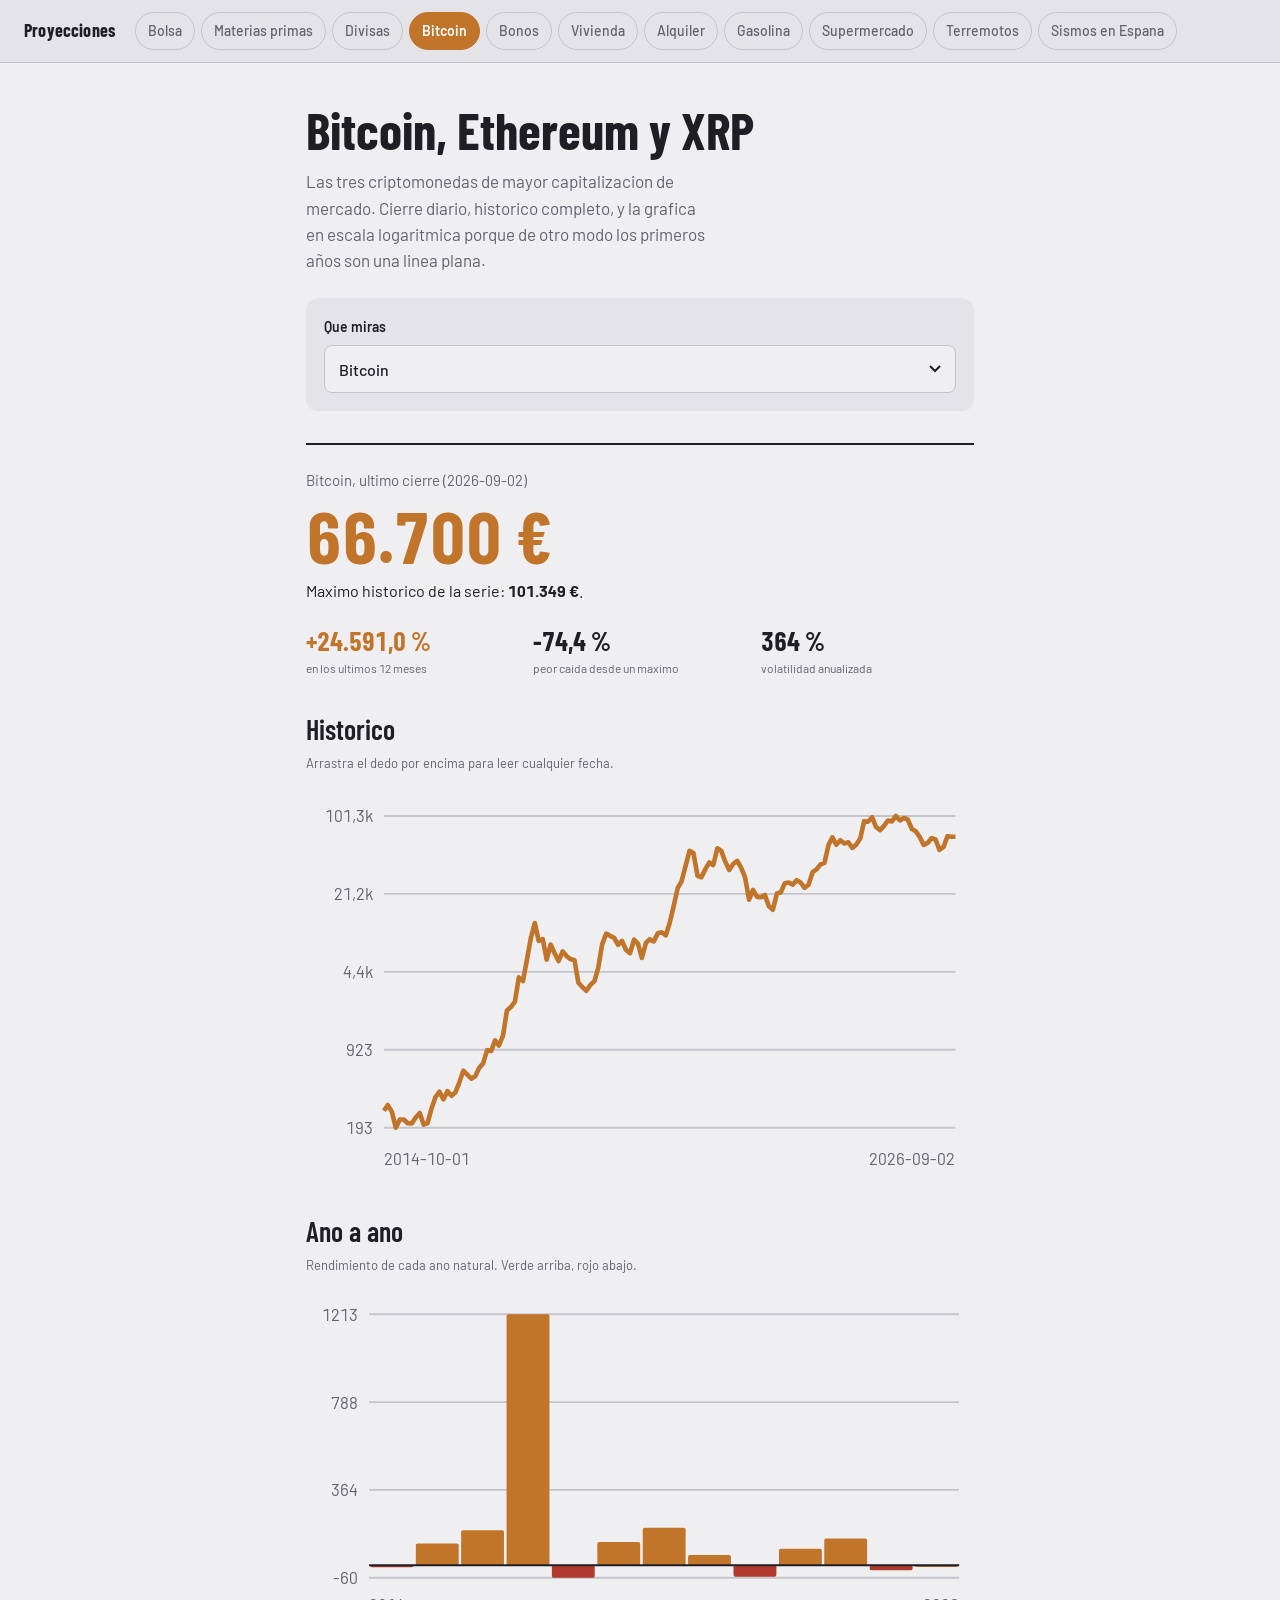
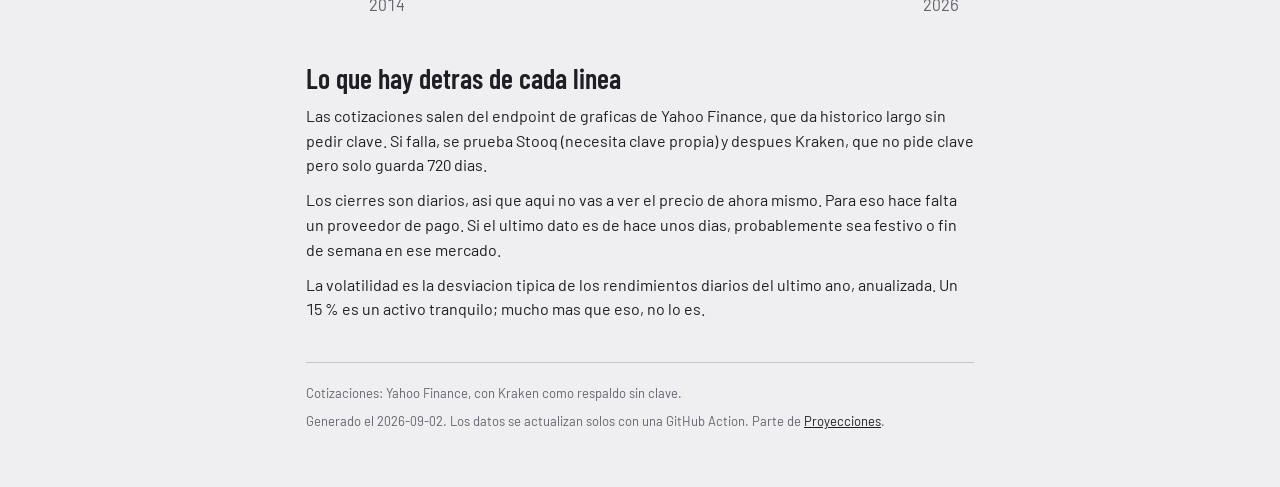
==== docs/index.html @ b1694fe2 "Bitcoin, Ethereum y XRP Sitio independiente, con generador propio en Python, plantilla y motor de gr" ====
<!DOCTYPE html>
<html lang="es">
<head>
<meta charset="utf-8">
<meta name="viewport" content="width=device-width, initial-scale=1, viewport-fit=cover">
<title>Bitcoin, Ethereum y XRP: cotizacion y grafica interactiva</title>
<meta name="description" content="Historico de cierre diario de Bitcoin, Ethereum y XRP, las tres criptomonedas de mayor capitalizacion, con graficas interactivas.">
<link rel="canonical" href="https://adrianezd.github.io/proyecciones-bitcoin">
<meta property="og:type" content="website">
<meta property="og:title" content="Bitcoin, Ethereum y XRP: cotizacion y grafica interactiva">
<meta property="og:description" content="Historico de cierre diario de Bitcoin, Ethereum y XRP, las tres criptomonedas de mayor capitalizacion, con graficas interactivas.">
<meta property="og:locale" content="es_ES">
<meta name="robots" content="index, follow, max-image-preview:large">
<meta name="color-scheme" content="light">
<link rel="preconnect" href="https://fonts.googleapis.com">
<link rel="preconnect" href="https://fonts.gstatic.com" crossorigin>
<link href="https://fonts.googleapis.com/css2?family=Barlow+Condensed:wght@500;600;700&family=Barlow:wght@400;500;600&display=swap" rel="stylesheet">
<link rel="stylesheet" href="./estatico/estilo.css">

</head>
<body data-acento="bitcoin">

<nav class="barra" aria-label="Secciones">
  <a class="marca" href="https://adrianezd.github.io/proyecciones/">Proyecciones</a>
  <div class="enlaces"><a href="https://adrianezd.github.io/proyecciones-bolsa/">Bolsa</a><a href="https://adrianezd.github.io/proyecciones-materias-primas/">Materias primas</a><a href="https://adrianezd.github.io/proyecciones-divisas/">Divisas</a><a href="https://adrianezd.github.io/proyecciones-bitcoin/" aria-current="page">Bitcoin</a><a href="https://adrianezd.github.io/proyecciones-bonos/">Bonos</a><a href="https://adrianezd.github.io/proyecciones-vivienda/">Vivienda</a><a href="https://adrianezd.github.io/proyecciones-alquiler/">Alquiler</a><a href="https://adrianezd.github.io/proyecciones-gasolina/">Gasolina</a><a href="https://adrianezd.github.io/proyecciones-supermercado/">Supermercado</a><a href="https://adrianezd.github.io/proyecciones-terremotos/">Terremotos</a><a href="https://adrianezd.github.io/proyecciones-sismos/">Sismos en Espana</a>
  </div>
</nav>

<main class="marco">

<h1>Bitcoin, Ethereum y XRP</h1>
<p class="bajada">Las tres criptomonedas de mayor capitalizacion de mercado. Cierre diario, historico completo, y la grafica en escala logaritmica porque de otro modo los primeros años son una linea plana.</p>

<div class="mandos">
  <div class="mando">
    <label for="activo">Que miras</label>
    <select id="activo"><option value="bitcoin">Bitcoin</option><option value="ethereum">Ethereum</option><option value="xrp">XRP</option>
    </select>
  </div>
</div>

<section class="resultado">
  <p class="resultado-intro" id="intro">Ultimo cierre</p>
  <p class="cifrota" id="ultimo">—</p>
  <p class="rango" id="cambio"></p>
</section>

<div class="tarjetas">
  <div><span class="dato-valor" id="d-ano">—</span><span class="dato-nombre">en los ultimos 12 meses</span></div>
  <div><span class="dato-valor" id="d-caida">—</span><span class="dato-nombre">peor caida desde un maximo</span></div>
  <div><span class="dato-valor" id="d-vol">—</span><span class="dato-nombre">volatilidad anualizada</span></div>
</div>

<h2>Historico</h2>
<p class="apunte">Arrastra el dedo por encima para leer cualquier fecha.</p>
<div id="gr-serie"></div>

<h2>Ano a ano</h2>
<p class="apunte">Rendimiento de cada ano natural. Verde arriba, rojo abajo.</p>
<div id="gr-anual"></div>

<h2>Lo que hay detras de cada linea</h2>
<p>Las cotizaciones salen del endpoint de graficas de Yahoo Finance, que da historico largo sin pedir clave. Si falla, se prueba Stooq (necesita clave propia) y despues Kraken, que no pide clave pero solo guarda 720 dias.</p>
<p>Los cierres son diarios, asi que aqui no vas a ver el precio de ahora mismo. Para eso hace falta un proveedor de pago. Si el ultimo dato es de hace unos dias, probablemente sea festivo o fin de semana en ese mercado.</p>
<p>La volatilidad es la desviacion tipica de los rendimientos diarios del ultimo ano, anualizada. Un 15&nbsp;% es un activo tranquilo; mucho mas que eso, no lo es.</p>


<footer class="pie">

<p>Cotizaciones: Yahoo Finance, con Kraken como respaldo sin clave.</p>

<p>Generado el 2026-09-02. Los datos se actualizan solos con una GitHub Action. Parte de <a href="https://adrianezd.github.io/proyecciones/">Proyecciones</a>.</p>
</footer>
</main>

<script src="./estatico/grafica.js"></script>

<script id="datos" type="application/json">{"activos": {"bitcoin": {"nombre": "Bitcoin", "unidad": "EUR", "ultimo": 66699.8438, "maximo": 101349.0859, "cambio_ano": 24591.01, "peor_caida": -74.4, "volatilidad": 363.9, "log": true, "serie": [{"f": "2014-10-01", "v": 270.138153}, {"f": "2014-11-01", "v": 304.018494}, {"f": "2014-12-01", "v": 264.709808}, {"f": "2015-01-01", "v": 192.684753}, {"f": "2015-02-01", "v": 227.142212}, {"f": "2015-03-01", "v": 227.396652}, {"f": "2015-04-01", "v": 210.65567}, {"f": "2015-05-01", "v": 210.10405}, {"f": "2015-06-01", "v": 236.299286}, {"f": "2015-07-01", "v": 259.102478}, {"f": "2015-08-01", "v": 204.967926}, {"f": "2015-09-01", "v": 211.352844}, {"f": "2015-10-01", "v": 285.449738}, {"f": "2015-11-01", "v": 357.041077}, {"f": "2015-12-01", "v": 396.616608}, {"f": "2016-01-01", "v": 340.725311}, {"f": "2016-02-01", "v": 402.184143}, {"f": "2016-03-01", "v": 366.290771}, {"f": "2016-04-01", "v": 391.373199}, {"f": "2016-05-01", "v": 477.349976}, {"f": "2016-06-01", "v": 606.555237}, {"f": "2016-07-01", "v": 559.499329}, {"f": "2016-08-01", "v": 515.933289}, {"f": "2016-09-01", "v": 542.324097}, {"f": "2016-10-01", "v": 639.106506}, {"f": "2016-11-01", "v": 704.279358}, {"f": "2016-12-01", "v": 916.715454}, {"f": "2017-01-01", "v": 898.521301}, {"f": "2017-02-01", "v": 1116.549927}, {"f": "2017-03-01", "v": 1006.470154}, {"f": "2017-04-01", "v": 1236.029419}, {"f": "2017-05-01", "v": 2034.353516}, {"f": "2017-06-01", "v": 2172.174072}, {"f": "2017-07-01", "v": 2433.017578}, {"f": "2017-08-01", "v": 3949.773438}, {"f": "2017-09-01", "v": 3673.137451}, {"f": "2017-10-01", "v": 5551.797852}, {"f": "2017-11-01", "v": 8601.109375}, {"f": "2017-12-01", "v": 11795.03418}, {"f": "2018-01-01", "v": 8232.200195}, {"f": "2018-02-01", "v": 8529.861328}, {"f": "2018-03-01", "v": 5659.873047}, {"f": "2018-04-01", "v": 7650.095215}, {"f": "2018-05-01", "v": 6411.30127}, {"f": "2018-06-01", "v": 5481.46875}, {"f": "2018-07-01", "v": 6657.345703}, {"f": "2018-08-01", "v": 6067.402344}, {"f": "2018-09-01", "v": 5708.814453}, {"f": "2018-10-01", "v": 5583.194336}, {"f": "2018-11-01", "v": 3549.296875}, {"f": "2018-12-01", "v": 3256.927734}, {"f": "2019-01-01", "v": 3020.30249}, {"f": "2019-02-01", "v": 3389.312256}, {"f": "2019-03-01", "v": 3657.865967}, {"f": "2019-04-01", "v": 4771.259277}, {"f": "2019-05-01", "v": 7660.288086}, {"f": "2019-06-01", "v": 9520.881836}, {"f": "2019-07-01", "v": 9109.954102}, {"f": "2019-08-01", "v": 8746.569336}, {"f": "2019-09-01", "v": 7609.142578}, {"f": "2019-10-01", "v": 8245.560547}, {"f": "2019-11-01", "v": 6870.143555}, {"f": "2019-12-01", "v": 6411.460449}, {"f": "2020-01-01", "v": 8427.623047}, {"f": "2020-02-01", "v": 7798.025879}, {"f": "2020-03-01", "v": 5839.277832}, {"f": "2020-04-01", "v": 7911.762695}, {"f": "2020-05-01", "v": 8510.137695}, {"f": "2020-06-01", "v": 8133.865234}, {"f": "2020-07-01", "v": 9613.430664}, {"f": "2020-08-01", "v": 9785.023438}, {"f": "2020-09-01", "v": 9199.645508}, {"f": "2020-10-01", "v": 11801.327148}, {"f": "2020-11-01", "v": 16440.384766}, {"f": "2020-12-01", "v": 23741.736328}, {"f": "2021-01-01", "v": 27316.099609}, {"f": "2021-02-01", "v": 37332.503906}, {"f": "2021-03-01", "v": 50240.558594}, {"f": "2021-04-01", "v": 48047.050781}, {"f": "2021-05-01", "v": 30519.308594}, {"f": "2021-06-01", "v": 29555.054688}, {"f": "2021-07-01", "v": 35077.269531}, {"f": "2021-08-01", "v": 39937.78125}, {"f": "2021-09-01", "v": 37835.902344}, {"f": "2021-10-01", "v": 53060.582031}, {"f": "2021-11-01", "v": 50313.386719}, {"f": "2021-12-01", "v": 40712.71875}, {"f": "2022-01-01", "v": 34270.417969}, {"f": "2022-02-01", "v": 38516.011719}, {"f": "2022-03-01", "v": 41124.796875}, {"f": "2022-04-01", "v": 35770.070312}, {"f": "2022-05-01", "v": 29616.634766}, {"f": "2022-06-01", "v": 18881.335938}, {"f": "2022-07-01", "v": 22855.736328}, {"f": "2022-08-01", "v": 19973.794922}, {"f": "2022-09-01", "v": 19824.3125}, {"f": "2022-10-01", "v": 20732.398438}, {"f": "2022-11-01", "v": 16471.539062}, {"f": "2022-12-01", "v": 15426.75}, {"f": "2023-01-01", "v": 21305.564453}, {"f": "2023-02-01", "v": 21885.335938}, {"f": "2023-03-01", "v": 26205.189453}, {"f": "2023-04-01", "v": 26581.580078}, {"f": "2023-05-01", "v": 25454.462891}, {"f": "2023-06-01", "v": 27918.685547}, {"f": "2023-07-01", "v": 26580.546875}, {"f": "2023-08-01", "v": 23916.753906}, {"f": "2023-09-01", "v": 25488.726562}, {"f": "2023-10-01", "v": 32773.707031}, {"f": "2023-11-01", "v": 34625.015625}, {"f": "2023-12-01", "v": 38291.835938}, {"f": "2024-01-01", "v": 39413.523438}, {"f": "2024-02-01", "v": 56633.839844}, {"f": "2024-03-01", "v": 66090.195312}, {"f": "2024-04-01", "v": 56849.660156}, {"f": "2024-05-01", "v": 62159.417969}, {"f": "2024-06-01", "v": 58385.769531}, {"f": "2024-07-01", "v": 59700.820312}, {"f": "2024-08-01", "v": 53315.746094}, {"f": "2024-09-01", "v": 56865.964844}, {"f": "2024-10-01", "v": 64512.308594}, {"f": "2024-11-01", "v": 91178.882812}, {"f": "2024-12-01", "v": 90269.890625}, {"f": "2025-01-01", "v": 98832.21875}, {"f": "2025-02-01", "v": 81297.617188}, {"f": "2025-03-01", "v": 76306.070312}, {"f": "2025-04-01", "v": 83206.0625}, {"f": "2025-05-01", "v": 92211.273438}, {"f": "2025-06-01", "v": 90897.367188}, {"f": "2025-07-01", "v": 101349.085938}, {"f": "2025-08-01", "v": 92587.195312}, {"f": "2025-09-01", "v": 97197.226562}, {"f": "2025-10-01", "v": 94452.75}, {"f": "2025-11-01", "v": 77918.898438}, {"f": "2025-12-01", "v": 74586.570312}, {"f": "2026-01-01", "v": 66326.03125}, {"f": "2026-02-01", "v": 56689.6875}, {"f": "2026-03-01", "v": 58955.769531}, {"f": "2026-04-01", "v": 65056.984375}, {"f": "2026-05-01", "v": 63162.203125}, {"f": "2026-06-01", "v": 51308.394531}, {"f": "2026-07-01", "v": 54447.835938}, {"f": "2026-08-01", "v": 67608.539062}, {"f": "2026-09-01", "v": 66781.289062}, {"f": "2026-09-02", "v": 66699.84375}], "anual": [{"anio": 2014, "rendimiento": -2.0}, {"anio": 2015, "rendimiento": 105.8}, {"anio": 2016, "rendimiento": 169.0}, {"anio": 2017, "rendimiento": 1212.7}, {"anio": 2018, "rendimiento": -60.4}, {"anio": 2019, "rendimiento": 112.3}, {"anio": 2020, "rendimiento": 181.7}, {"anio": 2021, "rendimiento": 49.0}, {"anio": 2022, "rendimiento": -55.0}, {"anio": 2023, "rendimiento": 79.7}, {"anio": 2024, "rendimiento": 129.0}, {"anio": 2025, "rendimiento": -24.5}, {"anio": 2026, "rendimiento": 0.6}]}, "ethereum": {"nombre": "Ethereum", "unidad": "EUR", "ultimo": 2063.4299, "maximo": 4082.2441, "cambio_ano": -45.51, "peor_caida": -93.3, "volatilidad": 204.5, "log": true, "serie": [{"f": "2017-11-06", "v": 264.072021}, {"f": "2017-11-13", "v": 301.990601}, {"f": "2017-11-20", "v": 395.178986}, {"f": "2017-11-27", "v": 392.925934}, {"f": "2017-12-04", "v": 375.389648}, {"f": "2017-12-11", "v": 613.109924}, {"f": "2017-12-18", "v": 585.877808}, {"f": "2017-12-25", "v": 630.505737}, {"f": "2018-01-01", "v": 958.021118}, {"f": "2018-01-08", "v": 1121.22229}, {"f": "2018-01-15", "v": 856.380493}, {"f": "2018-01-22", "v": 1002.502197}, {"f": "2018-01-29", "v": 670.642761}, {"f": "2018-02-05", "v": 665.028564}, {"f": "2018-02-12", "v": 744.437195}, {"f": "2018-02-19", "v": 687.564087}, {"f": "2018-02-26", "v": 703.643738}, {"f": "2018-03-05", "v": 587.698242}, {"f": "2018-03-12", "v": 438.635162}, {"f": "2018-03-19", "v": 424.455139}, {"f": "2018-03-26", "v": 308.322784}, {"f": "2018-04-02", "v": 326.412384}, {"f": "2018-04-09", "v": 431.191315}, {"f": "2018-04-16", "v": 506.730743}, {"f": "2018-04-23", "v": 568.242981}, {"f": "2018-04-30", "v": 662.855347}, {"f": "2018-05-07", "v": 613.701477}, {"f": "2018-05-14", "v": 608.048462}, {"f": "2018-05-21", "v": 489.962372}, {"f": "2018-05-28", "v": 530.02655}, {"f": "2018-06-04", "v": 446.812347}, {"f": "2018-06-11", "v": 431.755676}, {"f": "2018-06-18", "v": 392.548248}, {"f": "2018-06-25", "v": 388.694977}, {"f": "2018-07-02", "v": 416.236053}, {"f": "2018-07-09", "v": 385.211517}, {"f": "2018-07-16", "v": 391.564026}, {"f": "2018-07-23", "v": 400.261597}, {"f": "2018-07-30", "v": 355.117645}, {"f": "2018-08-06", "v": 280.496796}, {"f": "2018-08-13", "v": 263.035767}, {"f": "2018-08-20", "v": 236.322021}, {"f": "2018-08-27", "v": 253.855637}, {"f": "2018-09-03", "v": 170.364212}, {"f": "2018-09-10", "v": 189.786636}, {"f": "2018-09-17", "v": 207.976395}, {"f": "2018-09-24", "v": 200.62999}, {"f": "2018-10-01", "v": 196.243942}, {"f": "2018-10-08", "v": 169.405807}, {"f": "2018-10-15", "v": 178.232101}, {"f": "2018-10-22", "v": 180.179504}, {"f": "2018-10-29", "v": 182.019165}, {"f": "2018-11-05", "v": 186.637741}, {"f": "2018-11-12", "v": 155.163452}, {"f": "2018-11-19", "v": 102.730324}, {"f": "2018-11-26", "v": 102.631149}, {"f": "2018-12-03", "v": 83.417702}, {"f": "2018-12-10", "v": 75.399658}, {"f": "2018-12-17", "v": 114.983856}, {"f": "2018-12-24", "v": 122.262337}, {"f": "2018-12-31", "v": 138.242615}, {"f": "2019-01-07", "v": 102.002213}, {"f": "2019-01-14", "v": 105.120644}, {"f": "2019-01-21", "v": 99.369003}, {"f": "2019-01-28", "v": 93.818634}, {"f": "2019-02-04", "v": 110.209122}, {"f": "2019-02-11", "v": 118.265739}, {"f": "2019-02-18", "v": 119.777885}, {"f": "2019-02-25", "v": 116.25808}, {"f": "2019-03-04", "v": 121.759949}, {"f": "2019-03-11", "v": 123.658981}, {"f": "2019-03-18", "v": 121.273293}, {"f": "2019-03-25", "v": 126.087357}, {"f": "2019-04-01", "v": 155.585709}, {"f": "2019-04-08", "v": 148.470459}, {"f": "2019-04-15", "v": 151.234787}, {"f": "2019-04-22", "v": 141.074966}, {"f": "2019-04-29", "v": 146.135712}, {"f": "2019-05-06", "v": 166.718781}, {"f": "2019-05-13", "v": 234.038391}, {"f": "2019-05-20", "v": 238.252823}, {"f": "2019-05-27", "v": 241.851578}, {"f": "2019-06-03", "v": 205.895508}, {"f": "2019-06-10", "v": 239.981522}, {"f": "2019-06-17", "v": 270.421783}, {"f": "2019-06-24", "v": 255.860443}, {"f": "2019-07-01", "v": 272.275269}, {"f": "2019-07-08", "v": 201.899979}, {"f": "2019-07-15", "v": 201.129303}, {"f": "2019-07-22", "v": 189.736755}, {"f": "2019-07-29", "v": 200.45842}, {"f": "2019-08-05", "v": 192.800217}, {"f": "2019-08-12", "v": 175.346222}, {"f": "2019-08-19", "v": 167.653687}, {"f": "2019-08-26", "v": 156.14621}, {"f": "2019-09-02", "v": 164.576874}, {"f": "2019-09-09", "v": 171.236862}, {"f": "2019-09-16", "v": 191.978912}, {"f": "2019-09-23", "v": 155.806091}, {"f": "2019-09-30", "v": 157.548553}, {"f": "2019-10-07", "v": 165.095184}, {"f": "2019-10-14", "v": 157.352692}, {"f": "2019-10-21", "v": 166.223511}, {"f": "2019-10-28", "v": 163.36525}, {"f": "2019-11-04", "v": 171.900421}, {"f": "2019-11-11", "v": 167.460159}, {"f": "2019-11-18", "v": 129.588211}, {"f": "2019-11-25", "v": 137.207397}, {"f": "2019-12-02", "v": 136.773865}, {"f": "2019-12-09", "v": 128.647919}, {"f": "2019-12-16", "v": 119.475067}, {"f": "2019-12-23", "v": 120.513527}, {"f": "2019-12-30", "v": 122.106308}, {"f": "2020-01-06", "v": 131.222351}, {"f": "2020-01-13", "v": 150.502441}, {"f": "2020-01-20", "v": 152.440048}, {"f": "2020-01-27", "v": 170.091141}, {"f": "2020-02-03", "v": 208.737946}, {"f": "2020-02-10", "v": 239.717773}, {"f": "2020-02-17", "v": 252.595154}, {"f": "2020-02-24", "v": 198.1465}, {"f": "2020-03-02", "v": 176.257172}, {"f": "2020-03-09", "v": 112.26915}, {"f": "2020-03-16", "v": 115.322289}, {"f": "2020-03-23", "v": 112.717049}, {"f": "2020-03-30", "v": 132.834915}, {"f": "2020-04-06", "v": 147.416473}, {"f": "2020-04-13", "v": 167.14624}, {"f": "2020-04-20", "v": 182.353561}, {"f": "2020-04-27", "v": 192.483673}, {"f": "2020-05-04", "v": 174.000839}, {"f": "2020-05-11", "v": 191.478439}, {"f": "2020-05-18", "v": 185.524643}, {"f": "2020-05-25", "v": 207.760559}, {"f": "2020-06-01", "v": 216.588364}, {"f": "2020-06-08", "v": 208.080444}, {"f": "2020-06-15", "v": 204.885208}, {"f": "2020-06-22", "v": 200.772614}, {"f": "2020-06-29", "v": 202.410675}, {"f": "2020-07-06", "v": 214.070084}, {"f": "2020-07-13", "v": 208.386108}, {"f": "2020-07-20", "v": 265.703949}, {"f": "2020-07-27", "v": 314.640228}, {"f": "2020-08-03", "v": 331.983032}, {"f": "2020-08-10", "v": 365.9888}, {"f": "2020-08-17", "v": 331.734772}, {"f": "2020-08-24", "v": 359.386322}, {"f": "2020-08-31", "v": 298.573792}, {"f": "2020-09-07", "v": 308.777618}, {"f": "2020-09-14", "v": 313.207916}, {"f": "2020-09-21", "v": 307.224121}, {"f": "2020-09-28", "v": 300.840149}, {"f": "2020-10-05", "v": 317.493591}, {"f": "2020-10-12", "v": 322.794434}, {"f": "2020-10-19", "v": 342.862}, {"f": "2020-10-26", "v": 340.466522}, {"f": "2020-11-02", "v": 381.374725}, {"f": "2020-11-09", "v": 377.830292}, {"f": "2020-11-16", "v": 470.32193}, {"f": "2020-11-23", "v": 480.960632}, {"f": "2020-11-30", "v": 496.620056}, {"f": "2020-12-07", "v": 485.990417}, {"f": "2020-12-14", "v": 522.679749}, {"f": "2020-12-21", "v": 559.359192}, {"f": "2020-12-28", "v": 796.329346}, {"f": "2021-01-04", "v": 1035.713745}, {"f": "2021-01-11", "v": 1019.495422}, {"f": "2021-01-18", "v": 1143.740112}, {"f": "2021-01-25", "v": 1084.734741}, {"f": "2021-02-01", "v": 1339.759033}, {"f": "2021-02-08", "v": 1489.279175}, {"f": "2021-02-15", "v": 1596.388916}, {"f": "2021-02-22", "v": 1171.184326}, {"f": "2021-03-01", "v": 1444.836914}, {"f": "2021-03-08", "v": 1551.903198}, {"f": "2021-03-15", "v": 1504.761353}, {"f": "2021-03-22", "v": 1435.042847}, {"f": "2021-03-29", "v": 1778.742065}, {"f": "2021-04-05", "v": 1813.758911}, {"f": "2021-04-12", "v": 1869.134644}, {"f": "2021-04-19", "v": 1915.747314}, {"f": "2021-04-26", "v": 2454.625732}, {"f": "2021-05-03", "v": 3228.131348}, {"f": "2021-05-10", "v": 2952.714844}, {"f": "2021-05-17", "v": 1731.897583}, {"f": "2021-05-24", "v": 1960.951538}, {"f": "2021-05-31", "v": 2231.466797}, {"f": "2021-06-07", "v": 2071.397217}, {"f": "2021-06-14", "v": 1892.308228}, {"f": "2021-06-21", "v": 1657.019531}, {"f": "2021-06-28", "v": 1958.297729}, {"f": "2021-07-05", "v": 1802.263184}, {"f": "2021-07-12", "v": 1604.692871}, {"f": "2021-07-19", "v": 1861.357178}, {"f": "2021-07-26", "v": 2159.128906}, {"f": "2021-08-02", "v": 2565.343506}, {"f": "2021-08-09", "v": 2806.906982}, {"f": "2021-08-16", "v": 2771.749512}, {"f": "2021-08-23", "v": 2735.094727}, {"f": "2021-08-30", "v": 3325.186768}, {"f": "2021-09-06", "v": 2887.009766}, {"f": "2021-09-13", "v": 2838.550781}, {"f": "2021-09-20", "v": 2612.250244}, {"f": "2021-09-27", "v": 2945.148438}, {"f": "2021-10-04", "v": 2962.098633}, {"f": "2021-10-11", "v": 3317.462158}, {"f": "2021-10-18", "v": 3512.072754}, {"f": "2021-10-25", "v": 3710.560791}, {"f": "2021-11-01", "v": 3994.159912}, {"f": "2021-11-08", "v": 4043.553467}, {"f": "2021-11-15", "v": 3786.753662}, {"f": "2021-11-22", "v": 3802.931885}, {"f": "2021-11-29", "v": 3713.937256}, {"f": "2021-12-06", "v": 3655.332275}, {"f": "2021-12-13", "v": 3488.903076}, {"f": "2021-12-20", "v": 3591.950928}, {"f": "2021-12-27", "v": 3367.267578}, {"f": "2022-01-03", "v": 2781.274902}, {"f": "2022-01-10", "v": 2937.954346}, {"f": "2022-01-17", "v": 2235.25293}, {"f": "2022-01-24", "v": 2334.466064}, {"f": "2022-01-31", "v": 2669.216309}, {"f": "2022-02-07", "v": 2537.263428}, {"f": "2022-02-14", "v": 2322.729004}, {"f": "2022-02-21", "v": 2345.002441}, {"f": "2022-02-28", "v": 2349.742676}, {"f": "2022-03-07", "v": 2304.254883}, {"f": "2022-03-14", "v": 2590.363037}, {"f": "2022-03-21", "v": 2997.369873}, {"f": "2022-03-28", "v": 3189.249268}, {"f": "2022-04-04", "v": 2950.925293}, {"f": "2022-04-11", "v": 2768.209473}, {"f": "2022-04-18", "v": 2703.843262}, {"f": "2022-04-25", "v": 2684.165527}, {"f": "2022-05-02", "v": 2390.242676}, {"f": "2022-05-09", "v": 2063.517578}, {"f": "2022-05-16", "v": 1933.143311}, {"f": "2022-05-23", "v": 1688.792969}, {"f": "2022-05-30", "v": 1682.978149}, {"f": "2022-06-06", "v": 1377.787109}, {"f": "2022-06-13", "v": 1074.994873}, {"f": "2022-06-20", "v": 1135.580688}, {"f": "2022-06-27", "v": 1029.217529}, {"f": "2022-07-04", "v": 1149.167358}, {"f": "2022-07-11", "v": 1325.644287}, {"f": "2022-07-18", "v": 1568.190918}, {"f": "2022-07-25", "v": 1646.847778}, {"f": "2022-08-01", "v": 1670.590942}, {"f": "2022-08-08", "v": 1888.897217}, {"f": "2022-08-15", "v": 1613.026245}, {"f": "2022-08-22", "v": 1439.73999}, {"f": "2022-08-29", "v": 1592.2948}, {"f": "2022-09-05", "v": 1749.460327}, {"f": "2022-09-12", "v": 1332.366089}, {"f": "2022-09-19", "v": 1336.228394}, {"f": "2022-09-26", "v": 1302.700073}, {"f": "2022-10-03", "v": 1358.600342}, {"f": "2022-10-10", "v": 1341.179932}, {"f": "2022-10-17", "v": 1382.456177}, {"f": "2022-10-24", "v": 1598.045288}, {"f": "2022-10-31", "v": 1583.567383}, {"f": "2022-11-07", "v": 1183.151123}, {"f": "2022-11-14", "v": 1105.875732}, {"f": "2022-11-21", "v": 1152.789551}, {"f": "2022-11-28", "v": 1214.238892}, {"f": "2022-12-05", "v": 1201.275513}, {"f": "2022-12-12", "v": 1119.290527}, {"f": "2022-12-19", "v": 1147.690552}, {"f": "2022-12-26", "v": 1121.744385}, {"f": "2023-01-02", "v": 1207.321777}, {"f": "2023-01-09", "v": 1434.459961}, {"f": "2023-01-16", "v": 1498.832886}, {"f": "2023-01-23", "v": 1514.135498}, {"f": "2023-01-30", "v": 1512.284424}, {"f": "2023-02-06", "v": 1418.91394}, {"f": "2023-02-13", "v": 1573.782227}, {"f": "2023-02-20", "v": 1554.762817}, {"f": "2023-02-27", "v": 1472.329346}, {"f": "2023-03-06", "v": 1488.825928}, {"f": "2023-03-13", "v": 1671.774658}, {"f": "2023-03-20", "v": 1647.536865}, {"f": "2023-03-27", "v": 1662.240234}, {"f": "2023-04-03", "v": 1703.816528}, {"f": "2023-04-10", "v": 1929.989746}, {"f": "2023-04-17", "v": 1694.036987}, {"f": "2023-04-24", "v": 1704.600098}, {"f": "2023-05-01", "v": 1699.959229}, {"f": "2023-05-08", "v": 1658.972656}, {"f": "2023-05-15", "v": 1667.311157}, {"f": "2023-05-22", "v": 1782.355469}, {"f": "2023-05-29", "v": 1767.356079}, {"f": "2023-06-05", "v": 1631.077759}, {"f": "2023-06-12", "v": 1572.236206}, {"f": "2023-06-19", "v": 1742.589233}, {"f": "2023-06-26", "v": 1776.218384}, {"f": "2023-07-03", "v": 1698.355103}, {"f": "2023-07-10", "v": 1713.231079}, {"f": "2023-07-17", "v": 1698.073486}, {"f": "2023-07-24", "v": 1688.730591}, {"f": "2023-07-31", "v": 1660.956543}, {"f": "2023-08-07", "v": 1680.732422}, {"f": "2023-08-14", "v": 1549.216431}, {"f": "2023-08-21", "v": 1535.163696}, {"f": "2023-08-28", "v": 1516.543701}, {"f": "2023-09-04", "v": 1508.721191}, {"f": "2023-09-11", "v": 1521.2677}, {"f": "2023-09-18", "v": 1484.590454}, {"f": "2023-09-25", "v": 1641.190308}, {"f": "2023-10-02", "v": 1545.977295}, {"f": "2023-10-09", "v": 1480.71167}, {"f": "2023-10-16", "v": 1570.855103}, {"f": "2023-10-23", "v": 1700.001343}, {"f": "2023-10-30", "v": 1765.044312}, {"f": "2023-11-06", "v": 1913.121094}, {"f": "2023-11-13", "v": 1846.041992}, {"f": "2023-11-20", "v": 1886.035522}, {"f": "2023-11-27", "v": 2015.157959}, {"f": "2023-12-04", "v": 2185.200195}, {"f": "2023-12-11", "v": 2016.044678}, {"f": "2023-12-18", "v": 2056.541504}, {"f": "2023-12-25", "v": 2066.990234}, {"f": "2024-01-01", "v": 2031.559326}, {"f": "2024-01-08", "v": 2258.736084}, {"f": "2024-01-15", "v": 2253.001465}, {"f": "2024-01-22", "v": 2081.8396}, {"f": "2024-01-29", "v": 2123.929443}, {"f": "2024-02-05", "v": 2322.218506}, {"f": "2024-02-12", "v": 2669.718018}, {"f": "2024-02-19", "v": 2877.109619}, {"f": "2024-02-26", "v": 3219.862061}, {"f": "2024-03-04", "v": 3546.785645}, {"f": "2024-03-11", "v": 3346.699951}, {"f": "2024-03-18", "v": 3196.582031}, {"f": "2024-03-25", "v": 3379.717041}, {"f": "2024-04-01", "v": 3188.749756}, {"f": "2024-04-08", "v": 2965.287109}, {"f": "2024-04-15", "v": 2953.031494}, {"f": "2024-04-22", "v": 3047.261963}, {"f": "2024-04-29", "v": 2916.091797}, {"f": "2024-05-06", "v": 2719.273438}, {"f": "2024-05-13", "v": 2825.330566}, {"f": "2024-05-20", "v": 3526.658691}, {"f": "2024-05-27", "v": 3483.845947}, {"f": "2024-06-03", "v": 3438.133789}, {"f": "2024-06-10", "v": 3382.91333}, {"f": "2024-06-17", "v": 3198.576416}, {"f": "2024-06-24", "v": 3197.787598}, {"f": "2024-07-01", "v": 2705.886719}, {"f": "2024-07-08", "v": 2980.053223}, {"f": "2024-07-15", "v": 3244.92041}, {"f": "2024-07-22", "v": 3014.491211}, {"f": "2024-07-29", "v": 2462.191895}, {"f": "2024-08-05", "v": 2339.685547}, {"f": "2024-08-12", "v": 2370.45874}, {"f": "2024-08-19", "v": 2456.897461}, {"f": "2024-08-26", "v": 2198.249512}, {"f": "2024-09-02", "v": 2072.119141}, {"f": "2024-09-09", "v": 2093.26123}, {"f": "2024-09-16", "v": 2314.650391}, {"f": "2024-09-23", "v": 2380.958496}, {"f": "2024-09-30", "v": 2224.08252}, {"f": "2024-10-07", "v": 2255.116211}, {"f": "2024-10-14", "v": 2526.999756}, {"f": "2024-10-21", "v": 2321.147705}, {"f": "2024-10-28", "v": 2259.22583}, {"f": "2024-11-04", "v": 2978.843018}, {"f": "2024-11-11", "v": 2919.067383}, {"f": "2024-11-18", "v": 3209.769043}, {"f": "2024-11-25", "v": 3519.680176}, {"f": "2024-12-02", "v": 3791.227051}, {"f": "2024-12-09", "v": 3760.378662}, {"f": "2024-12-16", "v": 3141.337158}, {"f": "2024-12-23", "v": 3211.433105}, {"f": "2024-12-30", "v": 3526.450684}, {"f": "2025-01-06", "v": 3188.443604}, {"f": "2025-01-13", "v": 3121.385254}, {"f": "2025-01-20", "v": 3091.595459}, {"f": "2025-01-27", "v": 2799.488525}, {"f": "2025-02-03", "v": 2549.728027}, {"f": "2025-02-10", "v": 2539.221191}, {"f": "2025-02-17", "v": 2693.626221}, {"f": "2025-02-24", "v": 2419.937256}, {"f": "2025-03-03", "v": 1855.854614}, {"f": "2025-03-10", "v": 1734.828369}, {"f": "2025-03-17", "v": 1850.562378}, {"f": "2025-03-24", "v": 1668.756348}, {"f": "2025-03-31", "v": 1435.773315}, {"f": "2025-04-07", "v": 1407.622192}, {"f": "2025-04-14", "v": 1386.706421}, {"f": "2025-04-21", "v": 1580.387207}, {"f": "2025-04-28", "v": 1597.495117}, {"f": "2025-05-05", "v": 2235.633057}, {"f": "2025-05-12", "v": 2232.758789}, {"f": "2025-05-19", "v": 2243.357666}, {"f": "2025-05-26", "v": 2233.971191}, {"f": "2025-06-02", "v": 2201.15918}, {"f": "2025-06-09", "v": 2205.148438}, {"f": "2025-06-16", "v": 1937.582886}, {"f": "2025-06-23", "v": 2132.668701}, {"f": "2025-06-30", "v": 2182.637695}, {"f": "2025-07-07", "v": 2544.651123}, {"f": "2025-07-14", "v": 3232.6604}, {"f": "2025-07-21", "v": 3296.513184}, {"f": "2025-07-28", "v": 3018.175293}, {"f": "2025-08-04", "v": 3652.420166}, {"f": "2025-08-11", "v": 3821.184814}, {"f": "2025-08-18", "v": 4082.244141}, {"f": "2025-08-25", "v": 3755.283936}, {"f": "2025-09-01", "v": 3675.905762}, {"f": "2025-09-08", "v": 3931.230713}, {"f": "2025-09-15", "v": 3792.80835}, {"f": "2025-09-22", "v": 3538.237305}, {"f": "2025-09-29", "v": 3855.331299}, {"f": "2025-10-06", "v": 3589.624512}, {"f": "2025-10-13", "v": 3417.96875}, {"f": "2025-10-20", "v": 3574.852051}, {"f": "2025-10-27", "v": 3392.816162}, {"f": "2025-11-03", "v": 3103.649902}, {"f": "2025-11-10", "v": 2662.873779}, {"f": "2025-11-17", "v": 2434.689941}, {"f": "2025-11-24", "v": 2579.167969}, {"f": "2025-12-01", "v": 2629.817383}, {"f": "2025-12-08", "v": 2607.626709}, {"f": "2025-12-15", "v": 2563.204102}, {"f": "2025-12-22", "v": 2504.590332}, {"f": "2025-12-29", "v": 2683.181152}, {"f": "2026-01-05", "v": 2683.158203}, {"f": "2026-01-12", "v": 2822.635498}, {"f": "2026-01-19", "v": 2374.202637}, {"f": "2026-01-26", "v": 1914.500366}, {"f": "2026-02-02", "v": 1766.130493}, {"f": "2026-02-09", "v": 1656.731323}, {"f": "2026-02-16", "v": 1654.55542}, {"f": "2026-02-23", "v": 1648.99585}, {"f": "2026-03-02", "v": 1680.417114}, {"f": "2026-03-09", "v": 1904.13562}, {"f": "2026-03-16", "v": 1775.67334}, {"f": "2026-03-23", "v": 1725.157959}, {"f": "2026-03-30", "v": 1832.348022}, {"f": "2026-04-06", "v": 1877.683838}, {"f": "2026-04-13", "v": 1929.387695}, {"f": "2026-04-20", "v": 2024.409668}, {"f": "2026-04-27", "v": 1979.972168}, {"f": "2026-05-04", "v": 2013.234863}, {"f": "2026-05-11", "v": 1831.951538}, {"f": "2026-05-18", "v": 1802.139038}, {"f": "2026-05-25", "v": 1720.564819}, {"f": "2026-06-01", "v": 1463.618164}, {"f": "2026-06-08", "v": 1486.332031}, {"f": "2026-06-15", "v": 1487.089722}, {"f": "2026-06-22", "v": 1379.300049}, {"f": "2026-06-29", "v": 1559.006958}, {"f": "2026-07-06", "v": 1583.428711}, {"f": "2026-07-13", "v": 1637.689819}, {"f": "2026-07-20", "v": 1714.268799}, {"f": "2026-07-27", "v": 1630.736572}, {"f": "2026-08-03", "v": 1651.737793}, {"f": "2026-08-10", "v": 1619.124268}, {"f": "2026-08-17", "v": 2109.043701}, {"f": "2026-08-24", "v": 2086.43457}, {"f": "2026-08-31", "v": 2086.03418}, {"f": "2026-09-02", "v": 2063.429932}], "anual": [{"anio": 2017, "rendimiento": 138.8}, {"anio": 2018, "rendimiento": -85.6}, {"anio": 2019, "rendimiento": 19.7}, {"anio": 2020, "rendimiento": 506.9}, {"anio": 2021, "rendimiento": 225.1}, {"anio": 2022, "rendimiento": -59.7}, {"anio": 2023, "rendimiento": 71.2}, {"anio": 2024, "rendimiento": 73.6}, {"anio": 2025, "rendimiento": -15.8}, {"anio": 2026, "rendimiento": -23.1}]}, "xrp": {"nombre": "XRP", "unidad": "EUR", "ultimo": 1.1648, "maximo": 2.9747, "cambio_ano": 23.88, "peor_caida": -95.1, "volatilidad": 259.1, "log": false, "serie": [{"f": "2017-11-06", "v": 0.169244}, {"f": "2017-11-13", "v": 0.196861}, {"f": "2017-11-20", "v": 0.208617}, {"f": "2017-11-27", "v": 0.213021}, {"f": "2017-12-04", "v": 0.201694}, {"f": "2017-12-11", "v": 0.620255}, {"f": "2017-12-18", "v": 0.881119}, {"f": "2017-12-25", "v": 1.916822}, {"f": "2018-01-01", "v": 2.806189}, {"f": "2018-01-08", "v": 1.526817}, {"f": "2018-01-15", "v": 1.126012}, {"f": "2018-01-22", "v": 1.126076}, {"f": "2018-01-29", "v": 0.655394}, {"f": "2018-02-05", "v": 0.819722}, {"f": "2018-02-12", "v": 0.902796}, {"f": "2018-02-19", "v": 0.767874}, {"f": "2018-02-26", "v": 0.816384}, {"f": "2018-03-05", "v": 0.67527}, {"f": "2018-03-12", "v": 0.536463}, {"f": "2018-03-19", "v": 0.519653}, {"f": "2018-03-26", "v": 0.39399}, {"f": "2018-04-02", "v": 0.407822}, {"f": "2018-04-09", "v": 0.553511}, {"f": "2018-04-16", "v": 0.708927}, {"f": "2018-04-23", "v": 0.719936}, {"f": "2018-04-30", "v": 0.729042}, {"f": "2018-05-07", "v": 0.623952}, {"f": "2018-05-14", "v": 0.595193}, {"f": "2018-05-21", "v": 0.52009}, {"f": "2018-05-28", "v": 0.575351}, {"f": "2018-06-04", "v": 0.499131}, {"f": "2018-06-11", "v": 0.455712}, {"f": "2018-06-18", "v": 0.409452}, {"f": "2018-06-25", "v": 0.395066}, {"f": "2018-07-02", "v": 0.40656}, {"f": "2018-07-09", "v": 0.381824}, {"f": "2018-07-16", "v": 0.382751}, {"f": "2018-07-23", "v": 0.388803}, {"f": "2018-07-30", "v": 0.375119}, {"f": "2018-08-06", "v": 0.26145}, {"f": "2018-08-13", "v": 0.300759}, {"f": "2018-08-20", "v": 0.278039}, {"f": "2018-08-27", "v": 0.29538}, {"f": "2018-09-03", "v": 0.241094}, {"f": "2018-09-10", "v": 0.241905}, {"f": "2018-09-17", "v": 0.485777}, {"f": "2018-09-24", "v": 0.501103}, {"f": "2018-10-01", "v": 0.418352}, {"f": "2018-10-08", "v": 0.349074}, {"f": "2018-10-15", "v": 0.396786}, {"f": "2018-10-22", "v": 0.405696}, {"f": "2018-10-29", "v": 0.4059}, {"f": "2018-11-05", "v": 0.44678}, {"f": "2018-11-12", "v": 0.447326}, {"f": "2018-11-19", "v": 0.330423}, {"f": "2018-11-26", "v": 0.324172}, {"f": "2018-12-03", "v": 0.274753}, {"f": "2018-12-10", "v": 0.254623}, {"f": "2018-12-17", "v": 0.326464}, {"f": "2018-12-24", "v": 0.323081}, {"f": "2018-12-31", "v": 0.322847}, {"f": "2019-01-07", "v": 0.277359}, {"f": "2019-01-14", "v": 0.282589}, {"f": "2019-01-21", "v": 0.27114}, {"f": "2019-01-28", "v": 0.26389}, {"f": "2019-02-04", "v": 0.273662}, {"f": "2019-02-11", "v": 0.268552}, {"f": "2019-02-18", "v": 0.265775}, {"f": "2019-02-25", "v": 0.27476}, {"f": "2019-03-04", "v": 0.278768}, {"f": "2019-03-11", "v": 0.280539}, {"f": "2019-03-18", "v": 0.273547}, {"f": "2019-03-25", "v": 0.275519}, {"f": "2019-04-01", "v": 0.320792}, {"f": "2019-04-08", "v": 0.290866}, {"f": "2019-04-15", "v": 0.286777}, {"f": "2019-04-22", "v": 0.266755}, {"f": "2019-04-29", "v": 0.270314}, {"f": "2019-05-06", "v": 0.275964}, {"f": "2019-05-13", "v": 0.374132}, {"f": "2019-05-20", "v": 0.364345}, {"f": "2019-05-27", "v": 0.398082}, {"f": "2019-06-03", "v": 0.342972}, {"f": "2019-06-10", "v": 0.381082}, {"f": "2019-06-17", "v": 0.411386}, {"f": "2019-06-24", "v": 0.348907}, {"f": "2019-07-01", "v": 0.353634}, {"f": "2019-07-08", "v": 0.271852}, {"f": "2019-07-15", "v": 0.295331}, {"f": "2019-07-22", "v": 0.28057}, {"f": "2019-07-29", "v": 0.287938}, {"f": "2019-08-05", "v": 0.269372}, {"f": "2019-08-12", "v": 0.254821}, {"f": "2019-08-19", "v": 0.24235}, {"f": "2019-08-26", "v": 0.234774}, {"f": "2019-09-02", "v": 0.238744}, {"f": "2019-09-09", "v": 0.236053}, {"f": "2019-09-16", "v": 0.253131}, {"f": "2019-09-23", "v": 0.22058}, {"f": "2019-09-30", "v": 0.234607}, {"f": "2019-10-07", "v": 0.251861}, {"f": "2019-10-14", "v": 0.263709}, {"f": "2019-10-21", "v": 0.268946}, {"f": "2019-10-28", "v": 0.26083}, {"f": "2019-11-04", "v": 0.25421}, {"f": "2019-11-11", "v": 0.23995}, {"f": "2019-11-18", "v": 0.202486}, {"f": "2019-11-25", "v": 0.204499}, {"f": "2019-12-02", "v": 0.20836}, {"f": "2019-12-09", "v": 0.196504}, {"f": "2019-12-16", "v": 0.177786}, {"f": "2019-12-23", "v": 0.176222}, {"f": "2019-12-30", "v": 0.175205}, {"f": "2020-01-06", "v": 0.193975}, {"f": "2020-01-13", "v": 0.212351}, {"f": "2020-01-20", "v": 0.209224}, {"f": "2020-01-27", "v": 0.226107}, {"f": "2020-02-03", "v": 0.25794}, {"f": "2020-02-10", "v": 0.272129}, {"f": "2020-02-17", "v": 0.26086}, {"f": "2020-02-24", "v": 0.207083}, {"f": "2020-03-02", "v": 0.181716}, {"f": "2020-03-09", "v": 0.137991}, {"f": "2020-03-16", "v": 0.140471}, {"f": "2020-03-23", "v": 0.147044}, {"f": "2020-03-30", "v": 0.166018}, {"f": "2020-04-06", "v": 0.173939}, {"f": "2020-04-13", "v": 0.175654}, {"f": "2020-04-20", "v": 0.18188}, {"f": "2020-04-27", "v": 0.200223}, {"f": "2020-05-04", "v": 0.182836}, {"f": "2020-05-11", "v": 0.186022}, {"f": "2020-05-18", "v": 0.179163}, {"f": "2020-05-25", "v": 0.182512}, {"f": "2020-06-01", "v": 0.179733}, {"f": "2020-06-08", "v": 0.170309}, {"f": "2020-06-15", "v": 0.166072}, {"f": "2020-06-22", "v": 0.158315}, {"f": "2020-06-29", "v": 0.157381}, {"f": "2020-07-06", "v": 0.177297}, {"f": "2020-07-13", "v": 0.174001}, {"f": "2020-07-20", "v": 0.184475}, {"f": "2020-07-27", "v": 0.243669}, {"f": "2020-08-03", "v": 0.245009}, {"f": "2020-08-10", "v": 0.256058}, {"f": "2020-08-17", "v": 0.241891}, {"f": "2020-08-24", "v": 0.23744}, {"f": "2020-08-31", "v": 0.203406}, {"f": "2020-09-07", "v": 0.204236}, {"f": "2020-09-14", "v": 0.208278}, {"f": "2020-09-21", "v": 0.208652}, {"f": "2020-09-28", "v": 0.211339}, {"f": "2020-10-05", "v": 0.216422}, {"f": "2020-10-12", "v": 0.206732}, {"f": "2020-10-19", "v": 0.213721}, {"f": "2020-10-26", "v": 0.205983}, {"f": "2020-11-02", "v": 0.213526}, {"f": "2020-11-09", "v": 0.227632}, {"f": "2020-11-16", "v": 0.373937}, {"f": "2020-11-23", "v": 0.506429}, {"f": "2020-11-30", "v": 0.511424}, {"f": "2020-12-07", "v": 0.42154}, {"f": "2020-12-14", "v": 0.455341}, {"f": "2020-12-21", "v": 0.231923}, {"f": "2020-12-28", "v": 0.184365}, {"f": "2021-01-04", "v": 0.261205}, {"f": "2021-01-11", "v": 0.229879}, {"f": "2021-01-18", "v": 0.224792}, {"f": "2021-01-25", "v": 0.406111}, {"f": "2021-02-01", "v": 0.346892}, {"f": "2021-02-08", "v": 0.490237}, {"f": "2021-02-15", "v": 0.452426}, {"f": "2021-02-22", "v": 0.343199}, {"f": "2021-03-01", "v": 0.391461}, {"f": "2021-03-08", "v": 0.36996}, {"f": "2021-03-15", "v": 0.437435}, {"f": "2021-03-22", "v": 0.467293}, {"f": "2021-03-29", "v": 0.549592}, {"f": "2021-04-05", "v": 1.143682}, {"f": "2021-04-12", "v": 1.174716}, {"f": "2021-04-19", "v": 0.853839}, {"f": "2021-04-26", "v": 1.299331}, {"f": "2021-05-03", "v": 1.261472}, {"f": "2021-05-10", "v": 1.195574}, {"f": "2021-05-17", "v": 0.654324}, {"f": "2021-05-24", "v": 0.743761}, {"f": "2021-05-31", "v": 0.776907}, {"f": "2021-06-07", "v": 0.729302}, {"f": "2021-06-14", "v": 0.65401}, {"f": "2021-06-21", "v": 0.541698}, {"f": "2021-06-28", "v": 0.586164}, {"f": "2021-07-05", "v": 0.535655}, {"f": "2021-07-12", "v": 0.497709}, {"f": "2021-07-19", "v": 0.515041}, {"f": "2021-07-26", "v": 0.611807}, {"f": "2021-08-02", "v": 0.662877}, {"f": "2021-08-09", "v": 1.092204}, {"f": "2021-08-16", "v": 1.049604}, {"f": "2021-08-23", "v": 0.966929}, {"f": "2021-08-30", "v": 1.0984}, {"f": "2021-09-06", "v": 0.947881}, {"f": "2021-09-13", "v": 0.893847}, {"f": "2021-09-20", "v": 0.80589}, {"f": "2021-09-27", "v": 0.909101}, {"f": "2021-10-04", "v": 0.984342}, {"f": "2021-10-11", "v": 0.942927}, {"f": "2021-10-18", "v": 0.931548}, {"f": "2021-10-25", "v": 0.963316}, {"f": "2021-11-01", "v": 1.052476}, {"f": "2021-11-08", "v": 1.038863}, {"f": "2021-11-15", "v": 0.940249}, {"f": "2021-11-22", "v": 0.857873}, {"f": "2021-11-29", "v": 0.712649}, {"f": "2021-12-06", "v": 0.743827}, {"f": "2021-12-13", "v": 0.74271}, {"f": "2021-12-20", "v": 0.813515}, {"f": "2021-12-27", "v": 0.755407}, {"f": "2022-01-03", "v": 0.66455}, {"f": "2022-01-10", "v": 0.682956}, {"f": "2022-01-17", "v": 0.554402}, {"f": "2022-01-24", "v": 0.540858}, {"f": "2022-01-31", "v": 0.596833}, {"f": "2022-02-07", "v": 0.712988}, {"f": "2022-02-14", "v": 0.687719}, {"f": "2022-02-21", "v": 0.645767}, {"f": "2022-02-28", "v": 0.667661}, {"f": "2022-03-07", "v": 0.696461}, {"f": "2022-03-14", "v": 0.730004}, {"f": "2022-03-21", "v": 0.780712}, {"f": "2022-03-28", "v": 0.76313}, {"f": "2022-04-04", "v": 0.695144}, {"f": "2022-04-11", "v": 0.696494}, {"f": "2022-04-18", "v": 0.646409}, {"f": "2022-04-25", "v": 0.576979}, {"f": "2022-05-02", "v": 0.537898}, {"f": "2022-05-09", "v": 0.430235}, {"f": "2022-05-16", "v": 0.399594}, {"f": "2022-05-23", "v": 0.362559}, {"f": "2022-05-30", "v": 0.368609}, {"f": "2022-06-06", "v": 0.329371}, {"f": "2022-06-13", "v": 0.310827}, {"f": "2022-06-20", "v": 0.339647}, {"f": "2022-06-27", "v": 0.308356}, {"f": "2022-07-04", "v": 0.320302}, {"f": "2022-07-11", "v": 0.340079}, {"f": "2022-07-18", "v": 0.352233}, {"f": "2022-07-25", "v": 0.372614}, {"f": "2022-08-01", "v": 0.366202}, {"f": "2022-08-08", "v": 0.36714}, {"f": "2022-08-15", "v": 0.34396}, {"f": "2022-08-22", "v": 0.325171}, {"f": "2022-08-29", "v": 0.33488}, {"f": "2022-09-05", "v": 0.352631}, {"f": "2022-09-12", "v": 0.357528}, {"f": "2022-09-19", "v": 0.508619}, {"f": "2022-09-26", "v": 0.458209}, {"f": "2022-10-03", "v": 0.548596}, {"f": "2022-10-10", "v": 0.489748}, {"f": "2022-10-17", "v": 0.475573}, {"f": "2022-10-24", "v": 0.460548}, {"f": "2022-10-31", "v": 0.474062}, {"f": "2022-11-07", "v": 0.329527}, {"f": "2022-11-14", "v": 0.350352}, {"f": "2022-11-21", "v": 0.382763}, {"f": "2022-11-28", "v": 0.370587}, {"f": "2022-12-05", "v": 0.362843}, {"f": "2022-12-12", "v": 0.330927}, {"f": "2022-12-19", "v": 0.326139}, {"f": "2022-12-26", "v": 0.316417}, {"f": "2023-01-02", "v": 0.323887}, {"f": "2023-01-09", "v": 0.355623}, {"f": "2023-01-16", "v": 0.369067}, {"f": "2023-01-23", "v": 0.380581}, {"f": "2023-01-30", "v": 0.369754}, {"f": "2023-02-06", "v": 0.351473}, {"f": "2023-02-13", "v": 0.361583}, {"f": "2023-02-20", "v": 0.358215}, {"f": "2023-02-27", "v": 0.345568}, {"f": "2023-03-06", "v": 0.349499}, {"f": "2023-03-13", "v": 0.363706}, {"f": "2023-03-20", "v": 0.416429}, {"f": "2023-03-27", "v": 0.480382}, {"f": "2023-04-03", "v": 0.463512}, {"f": "2023-04-10", "v": 0.474659}, {"f": "2023-04-17", "v": 0.423055}, {"f": "2023-04-24", "v": 0.428966}, {"f": "2023-05-01", "v": 0.40874}, {"f": "2023-05-08", "v": 0.392385}, {"f": "2023-05-15", "v": 0.422757}, {"f": "2023-05-22", "v": 0.450402}, {"f": "2023-05-29", "v": 0.500999}, {"f": "2023-06-05", "v": 0.484854}, {"f": "2023-06-12", "v": 0.445536}, {"f": "2023-06-19", "v": 0.449539}, {"f": "2023-06-26", "v": 0.444177}, {"f": "2023-07-03", "v": 0.427139}, {"f": "2023-07-10", "v": 0.665154}, {"f": "2023-07-17", "v": 0.663954}, {"f": "2023-07-24", "v": 0.639642}, {"f": "2023-07-31", "v": 0.566316}, {"f": "2023-08-07", "v": 0.572131}, {"f": "2023-08-14", "v": 0.496111}, {"f": "2023-08-21", "v": 0.485177}, {"f": "2023-08-28", "v": 0.468138}, {"f": "2023-09-04", "v": 0.464528}, {"f": "2023-09-11", "v": 0.462166}, {"f": "2023-09-18", "v": 0.471796}, {"f": "2023-09-25", "v": 0.496201}, {"f": "2023-10-02", "v": 0.490194}, {"f": "2023-10-09", "v": 0.463625}, {"f": "2023-10-16", "v": 0.493409}, {"f": "2023-10-23", "v": 0.526787}, {"f": "2023-10-30", "v": 0.616081}, {"f": "2023-11-06", "v": 0.618818}, {"f": "2023-11-13", "v": 0.575396}, {"f": "2023-11-20", "v": 0.56383}, {"f": "2023-11-27", "v": 0.572961}, {"f": "2023-12-04", "v": 0.614539}, {"f": "2023-12-11", "v": 0.560274}, {"f": "2023-12-18", "v": 0.556883}, {"f": "2023-12-25", "v": 0.557131}, {"f": "2024-01-01", "v": 0.504256}, {"f": "2024-01-08", "v": 0.526469}, {"f": "2024-01-15", "v": 0.501399}, {"f": "2024-01-22", "v": 0.483375}, {"f": "2024-01-29", "v": 0.466882}, {"f": "2024-02-05", "v": 0.487198}, {"f": "2024-02-12", "v": 0.516421}, {"f": "2024-02-19", "v": 0.501371}, {"f": "2024-02-26", "v": 0.57837}, {"f": "2024-03-04", "v": 0.556009}, {"f": "2024-03-11", "v": 0.568959}, {"f": "2024-03-18", "v": 0.58567}, {"f": "2024-03-25", "v": 0.582974}, {"f": "2024-04-01", "v": 0.549234}, {"f": "2024-04-08", "v": 0.473645}, {"f": "2024-04-15", "v": 0.492296}, {"f": "2024-04-22", "v": 0.476666}, {"f": "2024-04-29", "v": 0.492437}, {"f": "2024-05-06", "v": 0.463758}, {"f": "2024-05-13", "v": 0.468762}, {"f": "2024-05-20", "v": 0.486898}, {"f": "2024-05-27", "v": 0.473139}, {"f": "2024-06-03", "v": 0.462558}, {"f": "2024-06-10", "v": 0.456746}, {"f": "2024-06-17", "v": 0.448627}, {"f": "2024-06-24", "v": 0.442919}, {"f": "2024-07-01", "v": 0.387792}, {"f": "2024-07-08", "v": 0.480309}, {"f": "2024-07-15", "v": 0.54819}, {"f": "2024-07-22", "v": 0.554664}, {"f": "2024-07-29", "v": 0.479714}, {"f": "2024-08-05", "v": 0.506682}, {"f": "2024-08-12", "v": 0.511466}, {"f": "2024-08-19", "v": 0.536379}, {"f": "2024-08-26", "v": 0.496157}, {"f": "2024-09-02", "v": 0.477411}, {"f": "2024-09-09", "v": 0.514973}, {"f": "2024-09-16", "v": 0.526601}, {"f": "2024-09-23", "v": 0.574746}, {"f": "2024-09-30", "v": 0.486382}, {"f": "2024-10-07", "v": 0.485755}, {"f": "2024-10-14", "v": 0.503908}, {"f": "2024-10-21", "v": 0.478302}, {"f": "2024-10-28", "v": 0.462556}, {"f": "2024-11-04", "v": 0.550139}, {"f": "2024-11-11", "v": 1.000655}, {"f": "2024-11-18", "v": 1.366877}, {"f": "2024-11-25", "v": 2.200506}, {"f": "2024-12-02", "v": 2.46869}, {"f": "2024-12-09", "v": 2.328339}, {"f": "2024-12-16", "v": 2.107938}, {"f": "2024-12-23", "v": 2.006891}, {"f": "2024-12-30", "v": 2.32864}, {"f": "2025-01-06", "v": 2.446835}, {"f": "2025-01-13", "v": 2.874077}, {"f": "2025-01-20", "v": 2.891064}, {"f": "2025-01-27", "v": 2.51756}, {"f": "2025-02-03", "v": 2.324912}, {"f": "2025-02-10", "v": 2.600725}, {"f": "2025-02-17", "v": 2.460392}, {"f": "2025-02-24", "v": 2.820666}, {"f": "2025-03-03", "v": 1.96549}, {"f": "2025-03-10", "v": 2.112075}, {"f": "2025-03-17", "v": 2.247561}, {"f": "2025-03-24", "v": 1.973572}, {"f": "2025-03-31", "v": 1.746441}, {"f": "2025-04-07", "v": 1.869147}, {"f": "2025-04-14", "v": 1.814277}, {"f": "2025-04-21", "v": 1.988844}, {"f": "2025-04-28", "v": 1.905937}, {"f": "2025-05-05", "v": 2.107642}, {"f": "2025-05-12", "v": 2.175504}, {"f": "2025-05-19", "v": 2.059803}, {"f": "2025-05-26", "v": 1.919449}, {"f": "2025-06-02", "v": 1.986116}, {"f": "2025-06-09", "v": 1.876424}, {"f": "2025-06-16", "v": 1.751334}, {"f": "2025-06-23", "v": 1.882059}, {"f": "2025-06-30", "v": 1.929085}, {"f": "2025-07-07", "v": 2.427047}, {"f": "2025-07-14", "v": 2.974749}, {"f": "2025-07-21", "v": 2.757226}, {"f": "2025-07-28", "v": 2.545403}, {"f": "2025-08-04", "v": 2.736905}, {"f": "2025-08-11", "v": 2.638739}, {"f": "2025-08-18", "v": 2.584362}, {"f": "2025-08-25", "v": 2.375178}, {"f": "2025-09-01", "v": 2.457716}, {"f": "2025-09-08", "v": 2.586247}, {"f": "2025-09-15", "v": 2.533529}, {"f": "2025-09-22", "v": 2.449045}, {"f": "2025-09-29", "v": 2.536375}, {"f": "2025-10-06", "v": 2.185065}, {"f": "2025-10-13", "v": 2.050646}, {"f": "2025-10-20", "v": 2.274177}, {"f": "2025-10-27", "v": 2.19397}, {"f": "2025-11-03", "v": 2.051118}, {"f": "2025-11-10", "v": 1.908452}, {"f": "2025-11-17", "v": 1.778229}, {"f": "2025-11-24", "v": 1.86273}, {"f": "2025-12-01", "v": 1.755404}, {"f": "2025-12-08", "v": 1.686353}, {"f": "2025-12-15", "v": 1.641287}, {"f": "2025-12-22", "v": 1.583635}, {"f": "2025-12-29", "v": 1.785553}, {"f": "2026-01-05", "v": 1.781725}, {"f": "2026-01-12", "v": 1.714196}, {"f": "2026-01-19", "v": 1.545499}, {"f": "2026-01-26", "v": 1.34333}, {"f": "2026-02-02", "v": 1.210968}, {"f": "2026-02-09", "v": 1.242822}, {"f": "2026-02-16", "v": 1.1773}, {"f": "2026-02-23", "v": 1.14952}, {"f": "2026-03-02", "v": 1.163951}, {"f": "2026-03-09", "v": 1.265838}, {"f": "2026-03-16", "v": 1.19778}, {"f": "2026-03-23", "v": 1.154952}, {"f": "2026-03-30", "v": 1.151624}, {"f": "2026-04-06", "v": 1.1349}, {"f": "2026-04-13", "v": 1.188047}, {"f": "2026-04-20", "v": 1.222964}, {"f": "2026-04-27", "v": 1.183375}, {"f": "2026-05-04", "v": 1.251605}, {"f": "2026-05-11", "v": 1.206244}, {"f": "2026-05-18", "v": 1.159654}, {"f": "2026-05-25", "v": 1.142831}, {"f": "2026-06-01", "v": 1.002118}, {"f": "2026-06-08", "v": 1.021989}, {"f": "2026-06-15", "v": 0.980952}, {"f": "2026-06-22", "v": 0.920121}, {"f": "2026-06-29", "v": 1.010678}, {"f": "2026-07-06", "v": 0.952043}, {"f": "2026-07-13", "v": 0.959001}, {"f": "2026-07-20", "v": 0.975572}, {"f": "2026-07-27", "v": 0.939545}, {"f": "2026-08-03", "v": 0.890404}, {"f": "2026-08-10", "v": 0.857084}, {"f": "2026-08-17", "v": 1.303003}, {"f": "2026-08-24", "v": 1.173108}, {"f": "2026-08-31", "v": 1.166148}, {"f": "2026-09-02", "v": 1.1648}], "anual": [{"anio": 2017, "rendimiento": 1032.6}, {"anio": 2018, "rendimiento": -88.5}, {"anio": 2019, "rendimiento": -36.8}, {"anio": 2020, "rendimiento": -5.0}, {"anio": 2021, "rendimiento": 189.2}, {"anio": 2022, "rendimiento": -52.4}, {"anio": 2023, "rendimiento": 72.0}, {"anio": 2024, "rendimiento": 361.8}, {"anio": 2025, "rendimiento": -27.0}, {"anio": 2026, "rendimiento": -34.6}]}}, "primero": "bitcoin"}</script>
<script>
(function(){
  const D = JSON.parse(document.getElementById("datos").textContent);
  const $ = i => document.getElementById(i);
  const n = Grafica.numero;

  function fmt(v, unidad){
    if(unidad === "EUR") return Grafica.euros(v);
    if(v >= 1000) return n(v,0) + " " + unidad;
    if(v >= 10)   return n(v,2) + " " + unidad;
    return n(v,4) + " " + unidad;
  }

  function pintar(clave){
    const a = D.activos[clave];
    const corto = v => v >= 1000 ? n(v/1000,1)+"k" : (v >= 10 ? n(v,0) : n(v,2));

    $("intro").textContent = a.nombre + ", ultimo cierre (" + a.serie[a.serie.length-1].f + ")";
    $("ultimo").textContent = fmt(a.ultimo, a.unidad);

    const signo = a.cambio_ano >= 0 ? "+" : "";
    Grafica.frase("#cambio", ["Maximo historico de la serie: ", {fuerte: fmt(a.maximo, a.unidad)}, "."]);
    $("d-ano").textContent = signo + n(a.cambio_ano,1) + " %";
    $("d-ano").style.color = a.cambio_ano >= 0 ? "var(--acento)" : "var(--alerta)";
    $("d-caida").textContent = n(a.peor_caida,1) + " %";
    $("d-vol").textContent = n(a.volatilidad,0) + " %";

    Grafica.linea("#gr-serie", {
      pasado: a.serie.map(p => ({x: p.f, y: p.v})),
      futuro: [],
      escala: a.log ? "log" : "linear",
      formato: v => fmt(v, a.unidad),
      escalaCorta: corto,
      titulo: "Historico de " + a.nombre
    });

    Grafica.barras("#gr-anual", {
      datos: a.anual.map(r => ({x: r.anio, y: r.rendimiento})),
      formato: v => n(v,1) + " %",
      titulo: "Rendimiento anual"
    });
  }

  $("activo").addEventListener("change", e => pintar(e.target.value));
  pintar(D.primero);
})();
</script>

</body>
</html>
---- docs/estatico/estilo.css ----
/* =========================================================================
   Estilo comun. Mobile first: todo se diseña para 320px de ancho y se
   ensancha a partir de ahi. Cada seccion tiene su color de acento, que
   se activa con el atributo data-acento en <body>.
   ========================================================================= */

:root{
  --fondo:#EFEFF1;
  --fondo-2:#E3E3E8;
  --tinta:#1E1E24;
  --tinta-suave:#63636E;
  --regla:#C4C4CD;

  --acento:#3C5A8C;
  --acento-2:#7E93B8;
  --alerta:#B03A2E;

  --cifras:'Barlow Condensed','Arial Narrow',sans-serif;
  --texto:'Barlow',ui-sans-serif,system-ui,-apple-system,'Segoe UI',Roboto,sans-serif;
}

body[data-acento="vivienda"]{--acento:#7A4E9B;--acento-2:#B394CC;}
body[data-acento="alquiler"]{--acento:#1F6F6B;--acento-2:#7FB3AF;}
body[data-acento="gasolina"]{--acento:#2E7D4F;--acento-2:#8DBFA3;}
body[data-acento="sismos"]{--acento:#B06A1C;--acento-2:#D9AE7B;}
body[data-acento="mercados"]{--acento:#1F5E8C;--acento-2:#7FA8C4;}
body[data-acento="bonos"]{--acento:#5C4B8A;--acento-2:#A396C4;}
body[data-acento="supermercado"]{--acento:#8C6A1F;--acento-2:#C9B07E;}
body[data-acento="terremotos"]{--acento:#A03A2E;--acento-2:#D19289;}
body[data-acento="bolsa"]{--acento:#1F5E8C;--acento-2:#7FA8C4;}
body[data-acento="materias-primas"]{--acento:#8C5A1F;--acento-2:#C9A97E;}
body[data-acento="divisas"]{--acento:#3D6E52;--acento-2:#8CB39D;}
body[data-acento="bitcoin"]{--acento:#C1752A;--acento-2:#E0B78C;}

*,*::before,*::after{box-sizing:border-box;}
html{-webkit-text-size-adjust:100%;text-size-adjust:100%;}

body{
  margin:0;background:var(--fondo);color:var(--tinta);
  font-family:var(--texto);line-height:1.55;
  font-variant-numeric:tabular-nums;
  -webkit-font-smoothing:antialiased;
  overflow-x:hidden;
}

/* ---------------- Navegacion ---------------- */
.barra{
  background:var(--fondo-2);
  border-bottom:1px solid var(--regla);
  padding:.625rem max(1rem,env(safe-area-inset-left)) .625rem max(1rem,env(safe-area-inset-left));
  position:sticky;top:0;z-index:10;
}

.marca{
  display:block;font-family:var(--cifras);font-weight:700;
  font-size:1.125rem;color:var(--tinta);text-decoration:none;
  letter-spacing:.01em;
}

.enlaces{
  display:flex;gap:.375rem;margin-top:.375rem;
  overflow-x:auto;scrollbar-width:none;
  -webkit-overflow-scrolling:touch;
}
.enlaces::-webkit-scrollbar{display:none;}

.enlaces a{
  flex:0 0 auto;
  padding:.4375rem .75rem;min-height:2rem;
  font-size:.875rem;font-weight:500;
  color:var(--tinta-suave);text-decoration:none;
  border:1px solid var(--regla);border-radius:1.25rem;
  white-space:nowrap;
}
.enlaces a[aria-current="page"]{
  background:var(--acento);border-color:var(--acento);color:#fff;font-weight:600;
}

/* ---------------- Estructura ---------------- */
.marco{
  width:100%;max-width:44rem;margin:0 auto;
  padding:1.5rem 1.125rem calc(3rem + env(safe-area-inset-bottom));
  padding-left:max(1.125rem,env(safe-area-inset-left));
  padding-right:max(1.125rem,env(safe-area-inset-right));
}

h1{
  font-family:var(--cifras);font-weight:700;
  font-size:clamp(2rem,9.5vw,3.25rem);line-height:1.03;
  margin:0;text-wrap:balance;overflow-wrap:break-word;
}

h2{
  font-family:var(--cifras);font-weight:600;
  font-size:clamp(1.375rem,5.5vw,1.75rem);
  line-height:1.15;margin:2.25rem 0 .25rem;
}

.bajada{
  margin:.75rem 0 0;max-width:40ch;
  color:var(--tinta-suave);font-size:clamp(.9375rem,3.6vw,1.0625rem);
}

p{margin:.625rem 0 0;}
.apunte{font-size:.8125rem;color:var(--tinta-suave);margin-top:.5rem;}

/* ---------------- Controles ---------------- */
.mandos{
  margin-top:1.5rem;padding:1.125rem;
  background:var(--fondo-2);border-radius:.75rem;
}
.mando + .mando{margin-top:1.125rem;}

label{display:block;font-size:.875rem;font-weight:600;margin-bottom:.5rem;}

.caja-num{
  display:flex;align-items:center;gap:.5rem;
  background:var(--fondo);border:1px solid var(--regla);
  border-radius:.5rem;padding:0 .875rem;
}
.caja-num:focus-within{border-color:var(--acento);box-shadow:0 0 0 3px color-mix(in srgb,var(--acento) 22%,transparent);}
.caja-num span{font-family:var(--cifras);font-size:1.375rem;font-weight:600;color:var(--tinta-suave);}
.caja-num input{
  flex:1 1 auto;width:100%;min-width:0;min-height:3rem;
  border:0;background:transparent;outline:none;
  font-family:var(--cifras);font-size:1.5rem;font-weight:700;color:var(--tinta);
  -moz-appearance:textfield;
}
.caja-num input::-webkit-outer-spin-button,
.caja-num input::-webkit-inner-spin-button{-webkit-appearance:none;margin:0;}

.fila{display:flex;align-items:baseline;justify-content:space-between;gap:.75rem;margin-bottom:.5rem;}
.fila label{margin:0;}
.fila output{font-family:var(--cifras);font-size:1.375rem;font-weight:700;}

input[type=range]{
  width:100%;height:2.75rem;background:transparent;cursor:pointer;
  -webkit-appearance:none;appearance:none;
}
input[type=range]::-webkit-slider-runnable-track{height:.25rem;background:var(--regla);border-radius:2px;}
input[type=range]::-moz-range-track{height:.25rem;background:var(--regla);border-radius:2px;}
input[type=range]::-webkit-slider-thumb{
  -webkit-appearance:none;width:1.75rem;height:1.75rem;margin-top:-.75rem;
  border-radius:50%;background:var(--acento);border:3px solid var(--fondo-2);
}
input[type=range]::-moz-range-thumb{
  width:1.75rem;height:1.75rem;border-radius:50%;
  background:var(--acento);border:3px solid var(--fondo-2);
}
input[type=range]:focus-visible{outline:2px solid var(--acento);outline-offset:4px;}

select{
  width:100%;min-height:3rem;padding:0 2.5rem 0 .875rem;
  font-family:var(--texto);font-size:1rem;font-weight:500;color:var(--tinta);
  background-color:var(--fondo);border:1px solid var(--regla);border-radius:.5rem;
  appearance:none;-webkit-appearance:none;
  background-image:url("data:image/svg+xml;charset=UTF-8,%3Csvg xmlns='http://www.w3.org/2000/svg' width='12' height='8'%3E%3Cpath d='M1 1l5 5 5-5' stroke='%231E1E24' stroke-width='2' fill='none'/%3E%3C/svg%3E");
  background-repeat:no-repeat;background-position:right .875rem center;
}
select:focus-visible{outline:2px solid var(--acento);outline-offset:2px;}

/* ---------------- Resultado destacado ---------------- */
.resultado{margin-top:2rem;padding-top:1.5rem;border-top:2px solid var(--tinta);}
.resultado-intro{margin:0;font-size:.9375rem;color:var(--tinta-suave);}
.cifrota{
  font-family:var(--cifras);font-weight:700;
  font-size:clamp(2.75rem,15vw,4.5rem);line-height:1;
  margin:.375rem 0 0;color:var(--acento);
}
.rango{margin:.5rem 0 0;font-size:1rem;}

.tarjetas{
  display:grid;grid-template-columns:repeat(auto-fit,minmax(6.5rem,1fr));
  gap:.875rem;margin-top:1.5rem;
}
.dato-valor{
  display:block;font-family:var(--cifras);font-weight:700;
  font-size:1.625rem;line-height:1.05;
}
.dato-nombre{display:block;font-size:.75rem;color:var(--tinta-suave);margin-top:.25rem;}

/* ---------------- Graficas ---------------- */
.lienzo{position:relative;margin-top:1rem;}
.lienzo svg{display:block;width:100%;height:auto;user-select:none;}

.rejilla{stroke:var(--regla);stroke-width:1;}
.cero{stroke:var(--tinta);stroke-width:1;}
.eje{font-family:'Barlow',sans-serif;font-size:9px;fill:var(--tinta-suave);}
.eje.destacado{fill:var(--tinta);font-weight:600;}
.banda{fill:var(--acento);opacity:.16;}
.trazo-pasado{fill:none;stroke:var(--acento);stroke-width:2.5;stroke-linejoin:round;}
.trazo-futuro{fill:none;stroke:var(--alerta);stroke-width:2.5;stroke-dasharray:5 4;stroke-linejoin:round;}
.corte{stroke:var(--tinta);stroke-width:1;stroke-dasharray:2 3;}
.barra{fill:var(--acento);}
.barra.negativa{fill:var(--alerta);}
.guia{stroke:var(--tinta);stroke-width:1;opacity:0;pointer-events:none;}
.marcador{fill:var(--tinta);opacity:0;pointer-events:none;}

.globo{
  position:absolute;top:0;
  background:var(--tinta);color:#fff;
  padding:.4375rem .625rem;border-radius:.375rem;
  font-size:.8125rem;line-height:1.3;
  pointer-events:none;white-space:nowrap;
  box-shadow:0 2px 10px rgba(0,0,0,.2);
}
.globo b{display:block;font-weight:600;font-size:.75rem;opacity:.75;}
.globo span{display:block;font-family:var(--cifras);font-size:1.125rem;font-weight:700;}
.globo em{display:block;font-style:normal;font-size:.6875rem;opacity:.75;}

.leyenda{display:flex;flex-wrap:wrap;gap:.625rem 1.25rem;margin-top:.75rem;font-size:.8125rem;color:var(--tinta-suave);}
.leyenda i{display:inline-block;width:1.25rem;height:0;border-top-width:3px;border-top-style:solid;margin-right:.4375rem;vertical-align:middle;}
.i-pasado{border-top-color:var(--acento);}
.i-futuro{border-top-color:var(--alerta);border-top-style:dashed;}

/* ---------------- Listas y tablas ---------------- */
.lista{list-style:none;margin:1rem 0 0;padding:0;counter-reset:pos;}
.item{
  display:grid;grid-template-columns:1.75rem 1fr auto;gap:0 .75rem;
  align-items:baseline;padding:.875rem 0;border-top:1px solid var(--regla);
}
.item:last-child{border-bottom:1px solid var(--regla);}
.pos{counter-increment:pos;font-family:var(--cifras);font-weight:600;font-size:1.125rem;color:var(--tinta-suave);}
.pos::before{content:counter(pos);}
.nombre{font-weight:600;font-size:.9375rem;overflow-wrap:break-word;}
.sub{grid-column:2;font-size:.8125rem;color:var(--tinta-suave);margin-top:.125rem;overflow-wrap:break-word;}
.valor{font-family:var(--cifras);font-weight:700;font-size:1.5rem;color:var(--acento);white-space:nowrap;}

table{width:100%;border-collapse:collapse;margin-top:1rem;font-size:.9375rem;}
th,td{text-align:left;padding:.625rem .5rem;border-bottom:1px solid var(--regla);}
th{font-size:.75rem;color:var(--tinta-suave);font-weight:600;}
td:last-child,th:last-child{text-align:right;}
td.destaca{font-family:var(--cifras);font-weight:700;font-size:1.125rem;}

/* ---------------- Avisos ---------------- */
.nota{
  margin-top:1.25rem;padding:.875rem 1rem;
  background:var(--fondo-2);border-left:3px solid var(--acento);
  border-radius:0 .5rem .5rem 0;font-size:.875rem;
}
.nota p{margin:0;}
.nota p+p{margin-top:.375rem;color:var(--tinta-suave);}

.pie{margin-top:2.5rem;padding-top:1.25rem;border-top:1px solid var(--regla);font-size:.8125rem;color:var(--tinta-suave);}
.pie p{margin:0 0 .5rem;}
.pie a{color:var(--tinta);}

/* ---------------- Portada ---------------- */
.rejilla-portada{display:grid;gap:.875rem;margin-top:1.75rem;}
.ficha{
  display:block;padding:1.125rem;border-radius:.75rem;
  background:var(--fondo-2);color:var(--tinta);text-decoration:none;
  border-left:4px solid var(--acento);
}
.ficha h2{margin:0;font-size:1.5rem;}
.ficha p{margin:.25rem 0 0;font-size:.875rem;color:var(--tinta-suave);}
.ficha[data-c="vivienda"]{border-left-color:#7A4E9B;}
.ficha[data-c="alquiler"]{border-left-color:#1F6F6B;}
.ficha[data-c="gasolina"]{border-left-color:#2E7D4F;}
.ficha[data-c="sismos"]{border-left-color:#B06A1C;}
.ficha[data-c="mercados"]{border-left-color:#1F5E8C;}
.ficha[data-c="bonos"]{border-left-color:#5C4B8A;}
.ficha[data-c="supermercado"]{border-left-color:#8C6A1F;}
.ficha[data-c="terremotos"]{border-left-color:#A03A2E;}
.ficha[data-c="bolsa"]{border-left-color:#1F5E8C;}
.ficha[data-c="materias-primas"]{border-left-color:#8C5A1F;}
.ficha[data-c="divisas"]{border-left-color:#3D6E52;}
.ficha[data-c="bitcoin"]{border-left-color:#C1752A;}

@media (min-width:38rem){
  .barra{display:flex;align-items:center;gap:1.25rem;padding:.75rem 1.5rem;}
  .enlaces{margin-top:0;}
  .marco{padding-top:2.5rem;}
  .mandos-doble{display:grid;grid-template-columns:1fr 1fr;gap:1.5rem;}
  .mandos-doble .mando+.mando{margin-top:0;}
  .rejilla-portada{grid-template-columns:1fr 1fr;}
}

@media (prefers-reduced-motion:reduce){*{animation:none!important;transition:none!important;}}
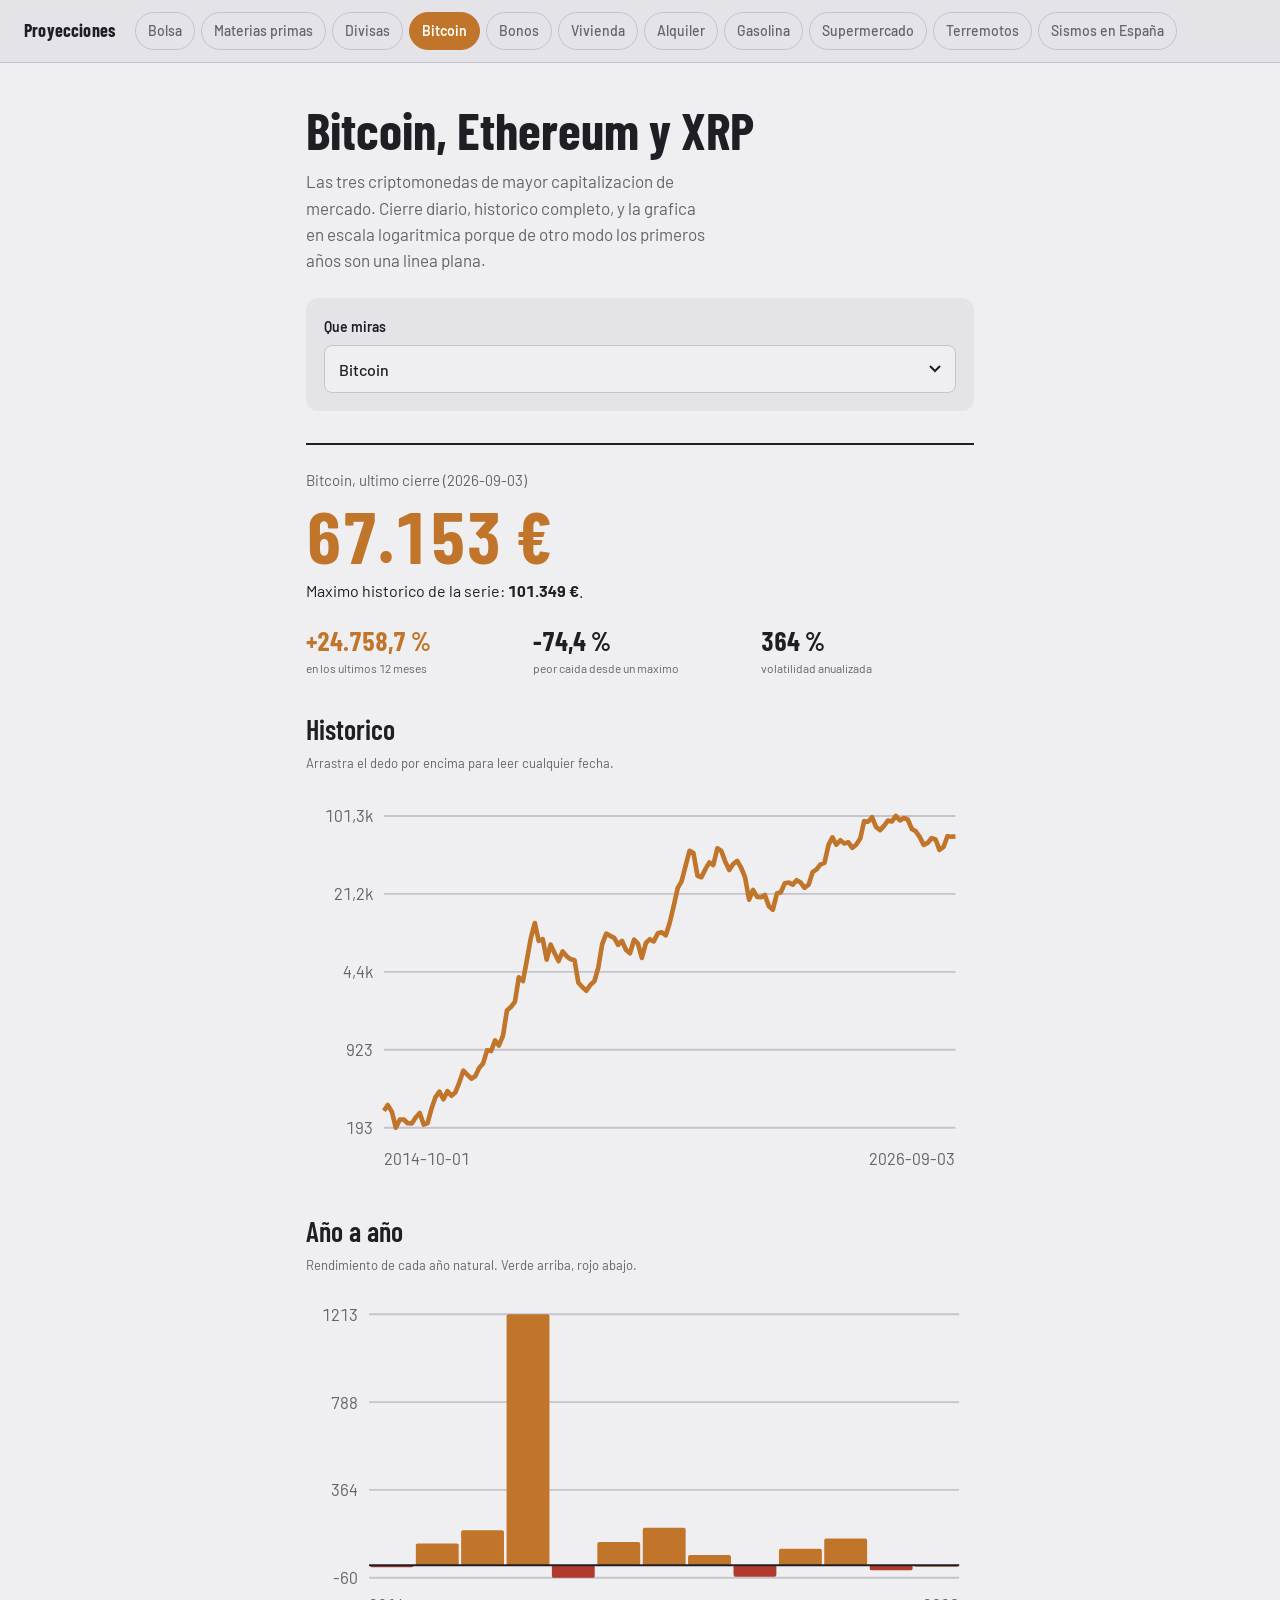
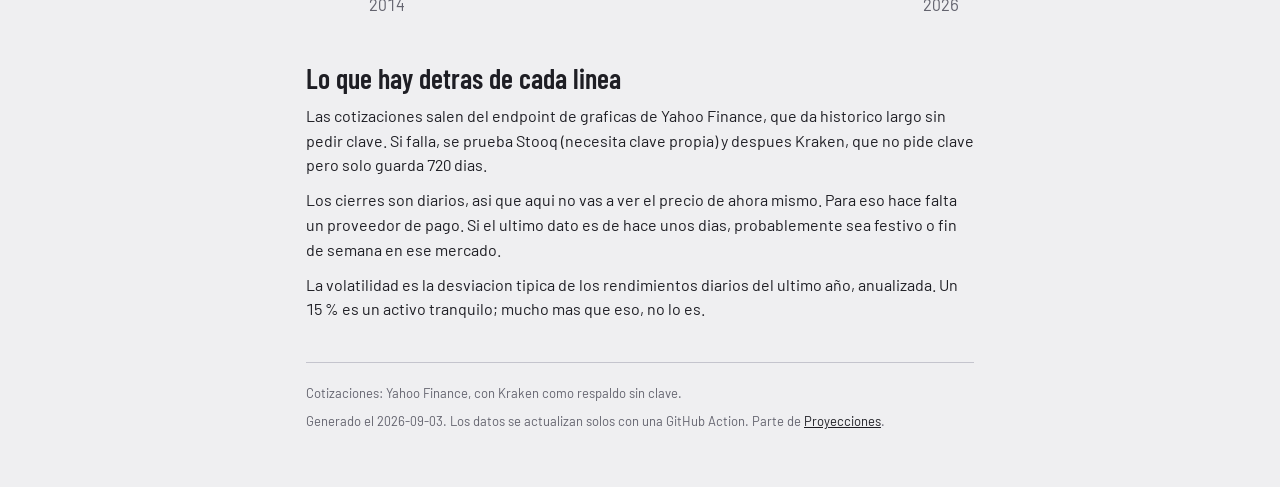
==== commit bf071938: "Corregir las ñ que faltaban en los textos visibles El menu compartido (fuente/enlaces.py) y varias p" ====
--- a/docs/index.html
+++ b/docs/index.html
@@ -22,7 +22,7 @@
 
 <nav class="barra" aria-label="Secciones">
   <a class="marca" href="https://adrianezd.github.io/proyecciones/">Proyecciones</a>
-  <div class="enlaces"><a href="https://adrianezd.github.io/proyecciones-bolsa/">Bolsa</a><a href="https://adrianezd.github.io/proyecciones-materias-primas/">Materias primas</a><a href="https://adrianezd.github.io/proyecciones-divisas/">Divisas</a><a href="https://adrianezd.github.io/proyecciones-bitcoin/" aria-current="page">Bitcoin</a><a href="https://adrianezd.github.io/proyecciones-bonos/">Bonos</a><a href="https://adrianezd.github.io/proyecciones-vivienda/">Vivienda</a><a href="https://adrianezd.github.io/proyecciones-alquiler/">Alquiler</a><a href="https://adrianezd.github.io/proyecciones-gasolina/">Gasolina</a><a href="https://adrianezd.github.io/proyecciones-supermercado/">Supermercado</a><a href="https://adrianezd.github.io/proyecciones-terremotos/">Terremotos</a><a href="https://adrianezd.github.io/proyecciones-sismos/">Sismos en Espana</a>
+  <div class="enlaces"><a href="https://adrianezd.github.io/proyecciones-bolsa/">Bolsa</a><a href="https://adrianezd.github.io/proyecciones-materias-primas/">Materias primas</a><a href="https://adrianezd.github.io/proyecciones-divisas/">Divisas</a><a href="https://adrianezd.github.io/proyecciones-bitcoin/" aria-current="page">Bitcoin</a><a href="https://adrianezd.github.io/proyecciones-bonos/">Bonos</a><a href="https://adrianezd.github.io/proyecciones-vivienda/">Vivienda</a><a href="https://adrianezd.github.io/proyecciones-alquiler/">Alquiler</a><a href="https://adrianezd.github.io/proyecciones-gasolina/">Gasolina</a><a href="https://adrianezd.github.io/proyecciones-supermercado/">Supermercado</a><a href="https://adrianezd.github.io/proyecciones-terremotos/">Terremotos</a><a href="https://adrianezd.github.io/proyecciones-sismos/">Sismos en España</a>
   </div>
 </nav>
 
@@ -55,27 +55,27 @@
 <p class="apunte">Arrastra el dedo por encima para leer cualquier fecha.</p>
 <div id="gr-serie"></div>
 
-<h2>Ano a ano</h2>
-<p class="apunte">Rendimiento de cada ano natural. Verde arriba, rojo abajo.</p>
+<h2>Año a año</h2>
+<p class="apunte">Rendimiento de cada año natural. Verde arriba, rojo abajo.</p>
 <div id="gr-anual"></div>
 
 <h2>Lo que hay detras de cada linea</h2>
 <p>Las cotizaciones salen del endpoint de graficas de Yahoo Finance, que da historico largo sin pedir clave. Si falla, se prueba Stooq (necesita clave propia) y despues Kraken, que no pide clave pero solo guarda 720 dias.</p>
 <p>Los cierres son diarios, asi que aqui no vas a ver el precio de ahora mismo. Para eso hace falta un proveedor de pago. Si el ultimo dato es de hace unos dias, probablemente sea festivo o fin de semana en ese mercado.</p>
-<p>La volatilidad es la desviacion tipica de los rendimientos diarios del ultimo ano, anualizada. Un 15&nbsp;% es un activo tranquilo; mucho mas que eso, no lo es.</p>
+<p>La volatilidad es la desviacion tipica de los rendimientos diarios del ultimo año, anualizada. Un 15&nbsp;% es un activo tranquilo; mucho mas que eso, no lo es.</p>
 
 
 <footer class="pie">
 
 <p>Cotizaciones: Yahoo Finance, con Kraken como respaldo sin clave.</p>
 
-<p>Generado el 2026-09-02. Los datos se actualizan solos con una GitHub Action. Parte de <a href="https://adrianezd.github.io/proyecciones/">Proyecciones</a>.</p>
+<p>Generado el 2026-09-03. Los datos se actualizan solos con una GitHub Action. Parte de <a href="https://adrianezd.github.io/proyecciones/">Proyecciones</a>.</p>
 </footer>
 </main>
 
 <script src="./estatico/grafica.js"></script>
 
-<script id="datos" type="application/json">{"activos": {"bitcoin": {"nombre": "Bitcoin", "unidad": "EUR", "ultimo": 66699.8438, "maximo": 101349.0859, "cambio_ano": 24591.01, "peor_caida": -74.4, "volatilidad": 363.9, "log": true, "serie": [{"f": "2014-10-01", "v": 270.138153}, {"f": "2014-11-01", "v": 304.018494}, {"f": "2014-12-01", "v": 264.709808}, {"f": "2015-01-01", "v": 192.684753}, {"f": "2015-02-01", "v": 227.142212}, {"f": "2015-03-01", "v": 227.396652}, {"f": "2015-04-01", "v": 210.65567}, {"f": "2015-05-01", "v": 210.10405}, {"f": "2015-06-01", "v": 236.299286}, {"f": "2015-07-01", "v": 259.102478}, {"f": "2015-08-01", "v": 204.967926}, {"f": "2015-09-01", "v": 211.352844}, {"f": "2015-10-01", "v": 285.449738}, {"f": "2015-11-01", "v": 357.041077}, {"f": "2015-12-01", "v": 396.616608}, {"f": "2016-01-01", "v": 340.725311}, {"f": "2016-02-01", "v": 402.184143}, {"f": "2016-03-01", "v": 366.290771}, {"f": "2016-04-01", "v": 391.373199}, {"f": "2016-05-01", "v": 477.349976}, {"f": "2016-06-01", "v": 606.555237}, {"f": "2016-07-01", "v": 559.499329}, {"f": "2016-08-01", "v": 515.933289}, {"f": "2016-09-01", "v": 542.324097}, {"f": "2016-10-01", "v": 639.106506}, {"f": "2016-11-01", "v": 704.279358}, {"f": "2016-12-01", "v": 916.715454}, {"f": "2017-01-01", "v": 898.521301}, {"f": "2017-02-01", "v": 1116.549927}, {"f": "2017-03-01", "v": 1006.470154}, {"f": "2017-04-01", "v": 1236.029419}, {"f": "2017-05-01", "v": 2034.353516}, {"f": "2017-06-01", "v": 2172.174072}, {"f": "2017-07-01", "v": 2433.017578}, {"f": "2017-08-01", "v": 3949.773438}, {"f": "2017-09-01", "v": 3673.137451}, {"f": "2017-10-01", "v": 5551.797852}, {"f": "2017-11-01", "v": 8601.109375}, {"f": "2017-12-01", "v": 11795.03418}, {"f": "2018-01-01", "v": 8232.200195}, {"f": "2018-02-01", "v": 8529.861328}, {"f": "2018-03-01", "v": 5659.873047}, {"f": "2018-04-01", "v": 7650.095215}, {"f": "2018-05-01", "v": 6411.30127}, {"f": "2018-06-01", "v": 5481.46875}, {"f": "2018-07-01", "v": 6657.345703}, {"f": "2018-08-01", "v": 6067.402344}, {"f": "2018-09-01", "v": 5708.814453}, {"f": "2018-10-01", "v": 5583.194336}, {"f": "2018-11-01", "v": 3549.296875}, {"f": "2018-12-01", "v": 3256.927734}, {"f": "2019-01-01", "v": 3020.30249}, {"f": "2019-02-01", "v": 3389.312256}, {"f": "2019-03-01", "v": 3657.865967}, {"f": "2019-04-01", "v": 4771.259277}, {"f": "2019-05-01", "v": 7660.288086}, {"f": "2019-06-01", "v": 9520.881836}, {"f": "2019-07-01", "v": 9109.954102}, {"f": "2019-08-01", "v": 8746.569336}, {"f": "2019-09-01", "v": 7609.142578}, {"f": "2019-10-01", "v": 8245.560547}, {"f": "2019-11-01", "v": 6870.143555}, {"f": "2019-12-01", "v": 6411.460449}, {"f": "2020-01-01", "v": 8427.623047}, {"f": "2020-02-01", "v": 7798.025879}, {"f": "2020-03-01", "v": 5839.277832}, {"f": "2020-04-01", "v": 7911.762695}, {"f": "2020-05-01", "v": 8510.137695}, {"f": "2020-06-01", "v": 8133.865234}, {"f": "2020-07-01", "v": 9613.430664}, {"f": "2020-08-01", "v": 9785.023438}, {"f": "2020-09-01", "v": 9199.645508}, {"f": "2020-10-01", "v": 11801.327148}, {"f": "2020-11-01", "v": 16440.384766}, {"f": "2020-12-01", "v": 23741.736328}, {"f": "2021-01-01", "v": 27316.099609}, {"f": "2021-02-01", "v": 37332.503906}, {"f": "2021-03-01", "v": 50240.558594}, {"f": "2021-04-01", "v": 48047.050781}, {"f": "2021-05-01", "v": 30519.308594}, {"f": "2021-06-01", "v": 29555.054688}, {"f": "2021-07-01", "v": 35077.269531}, {"f": "2021-08-01", "v": 39937.78125}, {"f": "2021-09-01", "v": 37835.902344}, {"f": "2021-10-01", "v": 53060.582031}, {"f": "2021-11-01", "v": 50313.386719}, {"f": "2021-12-01", "v": 40712.71875}, {"f": "2022-01-01", "v": 34270.417969}, {"f": "2022-02-01", "v": 38516.011719}, {"f": "2022-03-01", "v": 41124.796875}, {"f": "2022-04-01", "v": 35770.070312}, {"f": "2022-05-01", "v": 29616.634766}, {"f": "2022-06-01", "v": 18881.335938}, {"f": "2022-07-01", "v": 22855.736328}, {"f": "2022-08-01", "v": 19973.794922}, {"f": "2022-09-01", "v": 19824.3125}, {"f": "2022-10-01", "v": 20732.398438}, {"f": "2022-11-01", "v": 16471.539062}, {"f": "2022-12-01", "v": 15426.75}, {"f": "2023-01-01", "v": 21305.564453}, {"f": "2023-02-01", "v": 21885.335938}, {"f": "2023-03-01", "v": 26205.189453}, {"f": "2023-04-01", "v": 26581.580078}, {"f": "2023-05-01", "v": 25454.462891}, {"f": "2023-06-01", "v": 27918.685547}, {"f": "2023-07-01", "v": 26580.546875}, {"f": "2023-08-01", "v": 23916.753906}, {"f": "2023-09-01", "v": 25488.726562}, {"f": "2023-10-01", "v": 32773.707031}, {"f": "2023-11-01", "v": 34625.015625}, {"f": "2023-12-01", "v": 38291.835938}, {"f": "2024-01-01", "v": 39413.523438}, {"f": "2024-02-01", "v": 56633.839844}, {"f": "2024-03-01", "v": 66090.195312}, {"f": "2024-04-01", "v": 56849.660156}, {"f": "2024-05-01", "v": 62159.417969}, {"f": "2024-06-01", "v": 58385.769531}, {"f": "2024-07-01", "v": 59700.820312}, {"f": "2024-08-01", "v": 53315.746094}, {"f": "2024-09-01", "v": 56865.964844}, {"f": "2024-10-01", "v": 64512.308594}, {"f": "2024-11-01", "v": 91178.882812}, {"f": "2024-12-01", "v": 90269.890625}, {"f": "2025-01-01", "v": 98832.21875}, {"f": "2025-02-01", "v": 81297.617188}, {"f": "2025-03-01", "v": 76306.070312}, {"f": "2025-04-01", "v": 83206.0625}, {"f": "2025-05-01", "v": 92211.273438}, {"f": "2025-06-01", "v": 90897.367188}, {"f": "2025-07-01", "v": 101349.085938}, {"f": "2025-08-01", "v": 92587.195312}, {"f": "2025-09-01", "v": 97197.226562}, {"f": "2025-10-01", "v": 94452.75}, {"f": "2025-11-01", "v": 77918.898438}, {"f": "2025-12-01", "v": 74586.570312}, {"f": "2026-01-01", "v": 66326.03125}, {"f": "2026-02-01", "v": 56689.6875}, {"f": "2026-03-01", "v": 58955.769531}, {"f": "2026-04-01", "v": 65056.984375}, {"f": "2026-05-01", "v": 63162.203125}, {"f": "2026-06-01", "v": 51308.394531}, {"f": "2026-07-01", "v": 54447.835938}, {"f": "2026-08-01", "v": 67608.539062}, {"f": "2026-09-01", "v": 66781.289062}, {"f": "2026-09-02", "v": 66699.84375}], "anual": [{"anio": 2014, "rendimiento": -2.0}, {"anio": 2015, "rendimiento": 105.8}, {"anio": 2016, "rendimiento": 169.0}, {"anio": 2017, "rendimiento": 1212.7}, {"anio": 2018, "rendimiento": -60.4}, {"anio": 2019, "rendimiento": 112.3}, {"anio": 2020, "rendimiento": 181.7}, {"anio": 2021, "rendimiento": 49.0}, {"anio": 2022, "rendimiento": -55.0}, {"anio": 2023, "rendimiento": 79.7}, {"anio": 2024, "rendimiento": 129.0}, {"anio": 2025, "rendimiento": -24.5}, {"anio": 2026, "rendimiento": 0.6}]}, "ethereum": {"nombre": "Ethereum", "unidad": "EUR", "ultimo": 2063.4299, "maximo": 4082.2441, "cambio_ano": -45.51, "peor_caida": -93.3, "volatilidad": 204.5, "log": true, "serie": [{"f": "2017-11-06", "v": 264.072021}, {"f": "2017-11-13", "v": 301.990601}, {"f": "2017-11-20", "v": 395.178986}, {"f": "2017-11-27", "v": 392.925934}, {"f": "2017-12-04", "v": 375.389648}, {"f": "2017-12-11", "v": 613.109924}, {"f": "2017-12-18", "v": 585.877808}, {"f": "2017-12-25", "v": 630.505737}, {"f": "2018-01-01", "v": 958.021118}, {"f": "2018-01-08", "v": 1121.22229}, {"f": "2018-01-15", "v": 856.380493}, {"f": "2018-01-22", "v": 1002.502197}, {"f": "2018-01-29", "v": 670.642761}, {"f": "2018-02-05", "v": 665.028564}, {"f": "2018-02-12", "v": 744.437195}, {"f": "2018-02-19", "v": 687.564087}, {"f": "2018-02-26", "v": 703.643738}, {"f": "2018-03-05", "v": 587.698242}, {"f": "2018-03-12", "v": 438.635162}, {"f": "2018-03-19", "v": 424.455139}, {"f": "2018-03-26", "v": 308.322784}, {"f": "2018-04-02", "v": 326.412384}, {"f": "2018-04-09", "v": 431.191315}, {"f": "2018-04-16", "v": 506.730743}, {"f": "2018-04-23", "v": 568.242981}, {"f": "2018-04-30", "v": 662.855347}, {"f": "2018-05-07", "v": 613.701477}, {"f": "2018-05-14", "v": 608.048462}, {"f": "2018-05-21", "v": 489.962372}, {"f": "2018-05-28", "v": 530.02655}, {"f": "2018-06-04", "v": 446.812347}, {"f": "2018-06-11", "v": 431.755676}, {"f": "2018-06-18", "v": 392.548248}, {"f": "2018-06-25", "v": 388.694977}, {"f": "2018-07-02", "v": 416.236053}, {"f": "2018-07-09", "v": 385.211517}, {"f": "2018-07-16", "v": 391.564026}, {"f": "2018-07-23", "v": 400.261597}, {"f": "2018-07-30", "v": 355.117645}, {"f": "2018-08-06", "v": 280.496796}, {"f": "2018-08-13", "v": 263.035767}, {"f": "2018-08-20", "v": 236.322021}, {"f": "2018-08-27", "v": 253.855637}, {"f": "2018-09-03", "v": 170.364212}, {"f": "2018-09-10", "v": 189.786636}, {"f": "2018-09-17", "v": 207.976395}, {"f": "2018-09-24", "v": 200.62999}, {"f": "2018-10-01", "v": 196.243942}, {"f": "2018-10-08", "v": 169.405807}, {"f": "2018-10-15", "v": 178.232101}, {"f": "2018-10-22", "v": 180.179504}, {"f": "2018-10-29", "v": 182.019165}, {"f": "2018-11-05", "v": 186.637741}, {"f": "2018-11-12", "v": 155.163452}, {"f": "2018-11-19", "v": 102.730324}, {"f": "2018-11-26", "v": 102.631149}, {"f": "2018-12-03", "v": 83.417702}, {"f": "2018-12-10", "v": 75.399658}, {"f": "2018-12-17", "v": 114.983856}, {"f": "2018-12-24", "v": 122.262337}, {"f": "2018-12-31", "v": 138.242615}, {"f": "2019-01-07", "v": 102.002213}, {"f": "2019-01-14", "v": 105.120644}, {"f": "2019-01-21", "v": 99.369003}, {"f": "2019-01-28", "v": 93.818634}, {"f": "2019-02-04", "v": 110.209122}, {"f": "2019-02-11", "v": 118.265739}, {"f": "2019-02-18", "v": 119.777885}, {"f": "2019-02-25", "v": 116.25808}, {"f": "2019-03-04", "v": 121.759949}, {"f": "2019-03-11", "v": 123.658981}, {"f": "2019-03-18", "v": 121.273293}, {"f": "2019-03-25", "v": 126.087357}, {"f": "2019-04-01", "v": 155.585709}, {"f": "2019-04-08", "v": 148.470459}, {"f": "2019-04-15", "v": 151.234787}, {"f": "2019-04-22", "v": 141.074966}, {"f": "2019-04-29", "v": 146.135712}, {"f": "2019-05-06", "v": 166.718781}, {"f": "2019-05-13", "v": 234.038391}, {"f": "2019-05-20", "v": 238.252823}, {"f": "2019-05-27", "v": 241.851578}, {"f": "2019-06-03", "v": 205.895508}, {"f": "2019-06-10", "v": 239.981522}, {"f": "2019-06-17", "v": 270.421783}, {"f": "2019-06-24", "v": 255.860443}, {"f": "2019-07-01", "v": 272.275269}, {"f": "2019-07-08", "v": 201.899979}, {"f": "2019-07-15", "v": 201.129303}, {"f": "2019-07-22", "v": 189.736755}, {"f": "2019-07-29", "v": 200.45842}, {"f": "2019-08-05", "v": 192.800217}, {"f": "2019-08-12", "v": 175.346222}, {"f": "2019-08-19", "v": 167.653687}, {"f": "2019-08-26", "v": 156.14621}, {"f": "2019-09-02", "v": 164.576874}, {"f": "2019-09-09", "v": 171.236862}, {"f": "2019-09-16", "v": 191.978912}, {"f": "2019-09-23", "v": 155.806091}, {"f": "2019-09-30", "v": 157.548553}, {"f": "2019-10-07", "v": 165.095184}, {"f": "2019-10-14", "v": 157.352692}, {"f": "2019-10-21", "v": 166.223511}, {"f": "2019-10-28", "v": 163.36525}, {"f": "2019-11-04", "v": 171.900421}, {"f": "2019-11-11", "v": 167.460159}, {"f": "2019-11-18", "v": 129.588211}, {"f": "2019-11-25", "v": 137.207397}, {"f": "2019-12-02", "v": 136.773865}, {"f": "2019-12-09", "v": 128.647919}, {"f": "2019-12-16", "v": 119.475067}, {"f": "2019-12-23", "v": 120.513527}, {"f": "2019-12-30", "v": 122.106308}, {"f": "2020-01-06", "v": 131.222351}, {"f": "2020-01-13", "v": 150.502441}, {"f": "2020-01-20", "v": 152.440048}, {"f": "2020-01-27", "v": 170.091141}, {"f": "2020-02-03", "v": 208.737946}, {"f": "2020-02-10", "v": 239.717773}, {"f": "2020-02-17", "v": 252.595154}, {"f": "2020-02-24", "v": 198.1465}, {"f": "2020-03-02", "v": 176.257172}, {"f": "2020-03-09", "v": 112.26915}, {"f": "2020-03-16", "v": 115.322289}, {"f": "2020-03-23", "v": 112.717049}, {"f": "2020-03-30", "v": 132.834915}, {"f": "2020-04-06", "v": 147.416473}, {"f": "2020-04-13", "v": 167.14624}, {"f": "2020-04-20", "v": 182.353561}, {"f": "2020-04-27", "v": 192.483673}, {"f": "2020-05-04", "v": 174.000839}, {"f": "2020-05-11", "v": 191.478439}, {"f": "2020-05-18", "v": 185.524643}, {"f": "2020-05-25", "v": 207.760559}, {"f": "2020-06-01", "v": 216.588364}, {"f": "2020-06-08", "v": 208.080444}, {"f": "2020-06-15", "v": 204.885208}, {"f": "2020-06-22", "v": 200.772614}, {"f": "2020-06-29", "v": 202.410675}, {"f": "2020-07-06", "v": 214.070084}, {"f": "2020-07-13", "v": 208.386108}, {"f": "2020-07-20", "v": 265.703949}, {"f": "2020-07-27", "v": 314.640228}, {"f": "2020-08-03", "v": 331.983032}, {"f": "2020-08-10", "v": 365.9888}, {"f": "2020-08-17", "v": 331.734772}, {"f": "2020-08-24", "v": 359.386322}, {"f": "2020-08-31", "v": 298.573792}, {"f": "2020-09-07", "v": 308.777618}, {"f": "2020-09-14", "v": 313.207916}, {"f": "2020-09-21", "v": 307.224121}, {"f": "2020-09-28", "v": 300.840149}, {"f": "2020-10-05", "v": 317.493591}, {"f": "2020-10-12", "v": 322.794434}, {"f": "2020-10-19", "v": 342.862}, {"f": "2020-10-26", "v": 340.466522}, {"f": "2020-11-02", "v": 381.374725}, {"f": "2020-11-09", "v": 377.830292}, {"f": "2020-11-16", "v": 470.32193}, {"f": "2020-11-23", "v": 480.960632}, {"f": "2020-11-30", "v": 496.620056}, {"f": "2020-12-07", "v": 485.990417}, {"f": "2020-12-14", "v": 522.679749}, {"f": "2020-12-21", "v": 559.359192}, {"f": "2020-12-28", "v": 796.329346}, {"f": "2021-01-04", "v": 1035.713745}, {"f": "2021-01-11", "v": 1019.495422}, {"f": "2021-01-18", "v": 1143.740112}, {"f": "2021-01-25", "v": 1084.734741}, {"f": "2021-02-01", "v": 1339.759033}, {"f": "2021-02-08", "v": 1489.279175}, {"f": "2021-02-15", "v": 1596.388916}, {"f": "2021-02-22", "v": 1171.184326}, {"f": "2021-03-01", "v": 1444.836914}, {"f": "2021-03-08", "v": 1551.903198}, {"f": "2021-03-15", "v": 1504.761353}, {"f": "2021-03-22", "v": 1435.042847}, {"f": "2021-03-29", "v": 1778.742065}, {"f": "2021-04-05", "v": 1813.758911}, {"f": "2021-04-12", "v": 1869.134644}, {"f": "2021-04-19", "v": 1915.747314}, {"f": "2021-04-26", "v": 2454.625732}, {"f": "2021-05-03", "v": 3228.131348}, {"f": "2021-05-10", "v": 2952.714844}, {"f": "2021-05-17", "v": 1731.897583}, {"f": "2021-05-24", "v": 1960.951538}, {"f": "2021-05-31", "v": 2231.466797}, {"f": "2021-06-07", "v": 2071.397217}, {"f": "2021-06-14", "v": 1892.308228}, {"f": "2021-06-21", "v": 1657.019531}, {"f": "2021-06-28", "v": 1958.297729}, {"f": "2021-07-05", "v": 1802.263184}, {"f": "2021-07-12", "v": 1604.692871}, {"f": "2021-07-19", "v": 1861.357178}, {"f": "2021-07-26", "v": 2159.128906}, {"f": "2021-08-02", "v": 2565.343506}, {"f": "2021-08-09", "v": 2806.906982}, {"f": "2021-08-16", "v": 2771.749512}, {"f": "2021-08-23", "v": 2735.094727}, {"f": "2021-08-30", "v": 3325.186768}, {"f": "2021-09-06", "v": 2887.009766}, {"f": "2021-09-13", "v": 2838.550781}, {"f": "2021-09-20", "v": 2612.250244}, {"f": "2021-09-27", "v": 2945.148438}, {"f": "2021-10-04", "v": 2962.098633}, {"f": "2021-10-11", "v": 3317.462158}, {"f": "2021-10-18", "v": 3512.072754}, {"f": "2021-10-25", "v": 3710.560791}, {"f": "2021-11-01", "v": 3994.159912}, {"f": "2021-11-08", "v": 4043.553467}, {"f": "2021-11-15", "v": 3786.753662}, {"f": "2021-11-22", "v": 3802.931885}, {"f": "2021-11-29", "v": 3713.937256}, {"f": "2021-12-06", "v": 3655.332275}, {"f": "2021-12-13", "v": 3488.903076}, {"f": "2021-12-20", "v": 3591.950928}, {"f": "2021-12-27", "v": 3367.267578}, {"f": "2022-01-03", "v": 2781.274902}, {"f": "2022-01-10", "v": 2937.954346}, {"f": "2022-01-17", "v": 2235.25293}, {"f": "2022-01-24", "v": 2334.466064}, {"f": "2022-01-31", "v": 2669.216309}, {"f": "2022-02-07", "v": 2537.263428}, {"f": "2022-02-14", "v": 2322.729004}, {"f": "2022-02-21", "v": 2345.002441}, {"f": "2022-02-28", "v": 2349.742676}, {"f": "2022-03-07", "v": 2304.254883}, {"f": "2022-03-14", "v": 2590.363037}, {"f": "2022-03-21", "v": 2997.369873}, {"f": "2022-03-28", "v": 3189.249268}, {"f": "2022-04-04", "v": 2950.925293}, {"f": "2022-04-11", "v": 2768.209473}, {"f": "2022-04-18", "v": 2703.843262}, {"f": "2022-04-25", "v": 2684.165527}, {"f": "2022-05-02", "v": 2390.242676}, {"f": "2022-05-09", "v": 2063.517578}, {"f": "2022-05-16", "v": 1933.143311}, {"f": "2022-05-23", "v": 1688.792969}, {"f": "2022-05-30", "v": 1682.978149}, {"f": "2022-06-06", "v": 1377.787109}, {"f": "2022-06-13", "v": 1074.994873}, {"f": "2022-06-20", "v": 1135.580688}, {"f": "2022-06-27", "v": 1029.217529}, {"f": "2022-07-04", "v": 1149.167358}, {"f": "2022-07-11", "v": 1325.644287}, {"f": "2022-07-18", "v": 1568.190918}, {"f": "2022-07-25", "v": 1646.847778}, {"f": "2022-08-01", "v": 1670.590942}, {"f": "2022-08-08", "v": 1888.897217}, {"f": "2022-08-15", "v": 1613.026245}, {"f": "2022-08-22", "v": 1439.73999}, {"f": "2022-08-29", "v": 1592.2948}, {"f": "2022-09-05", "v": 1749.460327}, {"f": "2022-09-12", "v": 1332.366089}, {"f": "2022-09-19", "v": 1336.228394}, {"f": "2022-09-26", "v": 1302.700073}, {"f": "2022-10-03", "v": 1358.600342}, {"f": "2022-10-10", "v": 1341.179932}, {"f": "2022-10-17", "v": 1382.456177}, {"f": "2022-10-24", "v": 1598.045288}, {"f": "2022-10-31", "v": 1583.567383}, {"f": "2022-11-07", "v": 1183.151123}, {"f": "2022-11-14", "v": 1105.875732}, {"f": "2022-11-21", "v": 1152.789551}, {"f": "2022-11-28", "v": 1214.238892}, {"f": "2022-12-05", "v": 1201.275513}, {"f": "2022-12-12", "v": 1119.290527}, {"f": "2022-12-19", "v": 1147.690552}, {"f": "2022-12-26", "v": 1121.744385}, {"f": "2023-01-02", "v": 1207.321777}, {"f": "2023-01-09", "v": 1434.459961}, {"f": "2023-01-16", "v": 1498.832886}, {"f": "2023-01-23", "v": 1514.135498}, {"f": "2023-01-30", "v": 1512.284424}, {"f": "2023-02-06", "v": 1418.91394}, {"f": "2023-02-13", "v": 1573.782227}, {"f": "2023-02-20", "v": 1554.762817}, {"f": "2023-02-27", "v": 1472.329346}, {"f": "2023-03-06", "v": 1488.825928}, {"f": "2023-03-13", "v": 1671.774658}, {"f": "2023-03-20", "v": 1647.536865}, {"f": "2023-03-27", "v": 1662.240234}, {"f": "2023-04-03", "v": 1703.816528}, {"f": "2023-04-10", "v": 1929.989746}, {"f": "2023-04-17", "v": 1694.036987}, {"f": "2023-04-24", "v": 1704.600098}, {"f": "2023-05-01", "v": 1699.959229}, {"f": "2023-05-08", "v": 1658.972656}, {"f": "2023-05-15", "v": 1667.311157}, {"f": "2023-05-22", "v": 1782.355469}, {"f": "2023-05-29", "v": 1767.356079}, {"f": "2023-06-05", "v": 1631.077759}, {"f": "2023-06-12", "v": 1572.236206}, {"f": "2023-06-19", "v": 1742.589233}, {"f": "2023-06-26", "v": 1776.218384}, {"f": "2023-07-03", "v": 1698.355103}, {"f": "2023-07-10", "v": 1713.231079}, {"f": "2023-07-17", "v": 1698.073486}, {"f": "2023-07-24", "v": 1688.730591}, {"f": "2023-07-31", "v": 1660.956543}, {"f": "2023-08-07", "v": 1680.732422}, {"f": "2023-08-14", "v": 1549.216431}, {"f": "2023-08-21", "v": 1535.163696}, {"f": "2023-08-28", "v": 1516.543701}, {"f": "2023-09-04", "v": 1508.721191}, {"f": "2023-09-11", "v": 1521.2677}, {"f": "2023-09-18", "v": 1484.590454}, {"f": "2023-09-25", "v": 1641.190308}, {"f": "2023-10-02", "v": 1545.977295}, {"f": "2023-10-09", "v": 1480.71167}, {"f": "2023-10-16", "v": 1570.855103}, {"f": "2023-10-23", "v": 1700.001343}, {"f": "2023-10-30", "v": 1765.044312}, {"f": "2023-11-06", "v": 1913.121094}, {"f": "2023-11-13", "v": 1846.041992}, {"f": "2023-11-20", "v": 1886.035522}, {"f": "2023-11-27", "v": 2015.157959}, {"f": "2023-12-04", "v": 2185.200195}, {"f": "2023-12-11", "v": 2016.044678}, {"f": "2023-12-18", "v": 2056.541504}, {"f": "2023-12-25", "v": 2066.990234}, {"f": "2024-01-01", "v": 2031.559326}, {"f": "2024-01-08", "v": 2258.736084}, {"f": "2024-01-15", "v": 2253.001465}, {"f": "2024-01-22", "v": 2081.8396}, {"f": "2024-01-29", "v": 2123.929443}, {"f": "2024-02-05", "v": 2322.218506}, {"f": "2024-02-12", "v": 2669.718018}, {"f": "2024-02-19", "v": 2877.109619}, {"f": "2024-02-26", "v": 3219.862061}, {"f": "2024-03-04", "v": 3546.785645}, {"f": "2024-03-11", "v": 3346.699951}, {"f": "2024-03-18", "v": 3196.582031}, {"f": "2024-03-25", "v": 3379.717041}, {"f": "2024-04-01", "v": 3188.749756}, {"f": "2024-04-08", "v": 2965.287109}, {"f": "2024-04-15", "v": 2953.031494}, {"f": "2024-04-22", "v": 3047.261963}, {"f": "2024-04-29", "v": 2916.091797}, {"f": "2024-05-06", "v": 2719.273438}, {"f": "2024-05-13", "v": 2825.330566}, {"f": "2024-05-20", "v": 3526.658691}, {"f": "2024-05-27", "v": 3483.845947}, {"f": "2024-06-03", "v": 3438.133789}, {"f": "2024-06-10", "v": 3382.91333}, {"f": "2024-06-17", "v": 3198.576416}, {"f": "2024-06-24", "v": 3197.787598}, {"f": "2024-07-01", "v": 2705.886719}, {"f": "2024-07-08", "v": 2980.053223}, {"f": "2024-07-15", "v": 3244.92041}, {"f": "2024-07-22", "v": 3014.491211}, {"f": "2024-07-29", "v": 2462.191895}, {"f": "2024-08-05", "v": 2339.685547}, {"f": "2024-08-12", "v": 2370.45874}, {"f": "2024-08-19", "v": 2456.897461}, {"f": "2024-08-26", "v": 2198.249512}, {"f": "2024-09-02", "v": 2072.119141}, {"f": "2024-09-09", "v": 2093.26123}, {"f": "2024-09-16", "v": 2314.650391}, {"f": "2024-09-23", "v": 2380.958496}, {"f": "2024-09-30", "v": 2224.08252}, {"f": "2024-10-07", "v": 2255.116211}, {"f": "2024-10-14", "v": 2526.999756}, {"f": "2024-10-21", "v": 2321.147705}, {"f": "2024-10-28", "v": 2259.22583}, {"f": "2024-11-04", "v": 2978.843018}, {"f": "2024-11-11", "v": 2919.067383}, {"f": "2024-11-18", "v": 3209.769043}, {"f": "2024-11-25", "v": 3519.680176}, {"f": "2024-12-02", "v": 3791.227051}, {"f": "2024-12-09", "v": 3760.378662}, {"f": "2024-12-16", "v": 3141.337158}, {"f": "2024-12-23", "v": 3211.433105}, {"f": "2024-12-30", "v": 3526.450684}, {"f": "2025-01-06", "v": 3188.443604}, {"f": "2025-01-13", "v": 3121.385254}, {"f": "2025-01-20", "v": 3091.595459}, {"f": "2025-01-27", "v": 2799.488525}, {"f": "2025-02-03", "v": 2549.728027}, {"f": "2025-02-10", "v": 2539.221191}, {"f": "2025-02-17", "v": 2693.626221}, {"f": "2025-02-24", "v": 2419.937256}, {"f": "2025-03-03", "v": 1855.854614}, {"f": "2025-03-10", "v": 1734.828369}, {"f": "2025-03-17", "v": 1850.562378}, {"f": "2025-03-24", "v": 1668.756348}, {"f": "2025-03-31", "v": 1435.773315}, {"f": "2025-04-07", "v": 1407.622192}, {"f": "2025-04-14", "v": 1386.706421}, {"f": "2025-04-21", "v": 1580.387207}, {"f": "2025-04-28", "v": 1597.495117}, {"f": "2025-05-05", "v": 2235.633057}, {"f": "2025-05-12", "v": 2232.758789}, {"f": "2025-05-19", "v": 2243.357666}, {"f": "2025-05-26", "v": 2233.971191}, {"f": "2025-06-02", "v": 2201.15918}, {"f": "2025-06-09", "v": 2205.148438}, {"f": "2025-06-16", "v": 1937.582886}, {"f": "2025-06-23", "v": 2132.668701}, {"f": "2025-06-30", "v": 2182.637695}, {"f": "2025-07-07", "v": 2544.651123}, {"f": "2025-07-14", "v": 3232.6604}, {"f": "2025-07-21", "v": 3296.513184}, {"f": "2025-07-28", "v": 3018.175293}, {"f": "2025-08-04", "v": 3652.420166}, {"f": "2025-08-11", "v": 3821.184814}, {"f": "2025-08-18", "v": 4082.244141}, {"f": "2025-08-25", "v": 3755.283936}, {"f": "2025-09-01", "v": 3675.905762}, {"f": "2025-09-08", "v": 3931.230713}, {"f": "2025-09-15", "v": 3792.80835}, {"f": "2025-09-22", "v": 3538.237305}, {"f": "2025-09-29", "v": 3855.331299}, {"f": "2025-10-06", "v": 3589.624512}, {"f": "2025-10-13", "v": 3417.96875}, {"f": "2025-10-20", "v": 3574.852051}, {"f": "2025-10-27", "v": 3392.816162}, {"f": "2025-11-03", "v": 3103.649902}, {"f": "2025-11-10", "v": 2662.873779}, {"f": "2025-11-17", "v": 2434.689941}, {"f": "2025-11-24", "v": 2579.167969}, {"f": "2025-12-01", "v": 2629.817383}, {"f": "2025-12-08", "v": 2607.626709}, {"f": "2025-12-15", "v": 2563.204102}, {"f": "2025-12-22", "v": 2504.590332}, {"f": "2025-12-29", "v": 2683.181152}, {"f": "2026-01-05", "v": 2683.158203}, {"f": "2026-01-12", "v": 2822.635498}, {"f": "2026-01-19", "v": 2374.202637}, {"f": "2026-01-26", "v": 1914.500366}, {"f": "2026-02-02", "v": 1766.130493}, {"f": "2026-02-09", "v": 1656.731323}, {"f": "2026-02-16", "v": 1654.55542}, {"f": "2026-02-23", "v": 1648.99585}, {"f": "2026-03-02", "v": 1680.417114}, {"f": "2026-03-09", "v": 1904.13562}, {"f": "2026-03-16", "v": 1775.67334}, {"f": "2026-03-23", "v": 1725.157959}, {"f": "2026-03-30", "v": 1832.348022}, {"f": "2026-04-06", "v": 1877.683838}, {"f": "2026-04-13", "v": 1929.387695}, {"f": "2026-04-20", "v": 2024.409668}, {"f": "2026-04-27", "v": 1979.972168}, {"f": "2026-05-04", "v": 2013.234863}, {"f": "2026-05-11", "v": 1831.951538}, {"f": "2026-05-18", "v": 1802.139038}, {"f": "2026-05-25", "v": 1720.564819}, {"f": "2026-06-01", "v": 1463.618164}, {"f": "2026-06-08", "v": 1486.332031}, {"f": "2026-06-15", "v": 1487.089722}, {"f": "2026-06-22", "v": 1379.300049}, {"f": "2026-06-29", "v": 1559.006958}, {"f": "2026-07-06", "v": 1583.428711}, {"f": "2026-07-13", "v": 1637.689819}, {"f": "2026-07-20", "v": 1714.268799}, {"f": "2026-07-27", "v": 1630.736572}, {"f": "2026-08-03", "v": 1651.737793}, {"f": "2026-08-10", "v": 1619.124268}, {"f": "2026-08-17", "v": 2109.043701}, {"f": "2026-08-24", "v": 2086.43457}, {"f": "2026-08-31", "v": 2086.03418}, {"f": "2026-09-02", "v": 2063.429932}], "anual": [{"anio": 2017, "rendimiento": 138.8}, {"anio": 2018, "rendimiento": -85.6}, {"anio": 2019, "rendimiento": 19.7}, {"anio": 2020, "rendimiento": 506.9}, {"anio": 2021, "rendimiento": 225.1}, {"anio": 2022, "rendimiento": -59.7}, {"anio": 2023, "rendimiento": 71.2}, {"anio": 2024, "rendimiento": 73.6}, {"anio": 2025, "rendimiento": -15.8}, {"anio": 2026, "rendimiento": -23.1}]}, "xrp": {"nombre": "XRP", "unidad": "EUR", "ultimo": 1.1648, "maximo": 2.9747, "cambio_ano": 23.88, "peor_caida": -95.1, "volatilidad": 259.1, "log": false, "serie": [{"f": "2017-11-06", "v": 0.169244}, {"f": "2017-11-13", "v": 0.196861}, {"f": "2017-11-20", "v": 0.208617}, {"f": "2017-11-27", "v": 0.213021}, {"f": "2017-12-04", "v": 0.201694}, {"f": "2017-12-11", "v": 0.620255}, {"f": "2017-12-18", "v": 0.881119}, {"f": "2017-12-25", "v": 1.916822}, {"f": "2018-01-01", "v": 2.806189}, {"f": "2018-01-08", "v": 1.526817}, {"f": "2018-01-15", "v": 1.126012}, {"f": "2018-01-22", "v": 1.126076}, {"f": "2018-01-29", "v": 0.655394}, {"f": "2018-02-05", "v": 0.819722}, {"f": "2018-02-12", "v": 0.902796}, {"f": "2018-02-19", "v": 0.767874}, {"f": "2018-02-26", "v": 0.816384}, {"f": "2018-03-05", "v": 0.67527}, {"f": "2018-03-12", "v": 0.536463}, {"f": "2018-03-19", "v": 0.519653}, {"f": "2018-03-26", "v": 0.39399}, {"f": "2018-04-02", "v": 0.407822}, {"f": "2018-04-09", "v": 0.553511}, {"f": "2018-04-16", "v": 0.708927}, {"f": "2018-04-23", "v": 0.719936}, {"f": "2018-04-30", "v": 0.729042}, {"f": "2018-05-07", "v": 0.623952}, {"f": "2018-05-14", "v": 0.595193}, {"f": "2018-05-21", "v": 0.52009}, {"f": "2018-05-28", "v": 0.575351}, {"f": "2018-06-04", "v": 0.499131}, {"f": "2018-06-11", "v": 0.455712}, {"f": "2018-06-18", "v": 0.409452}, {"f": "2018-06-25", "v": 0.395066}, {"f": "2018-07-02", "v": 0.40656}, {"f": "2018-07-09", "v": 0.381824}, {"f": "2018-07-16", "v": 0.382751}, {"f": "2018-07-23", "v": 0.388803}, {"f": "2018-07-30", "v": 0.375119}, {"f": "2018-08-06", "v": 0.26145}, {"f": "2018-08-13", "v": 0.300759}, {"f": "2018-08-20", "v": 0.278039}, {"f": "2018-08-27", "v": 0.29538}, {"f": "2018-09-03", "v": 0.241094}, {"f": "2018-09-10", "v": 0.241905}, {"f": "2018-09-17", "v": 0.485777}, {"f": "2018-09-24", "v": 0.501103}, {"f": "2018-10-01", "v": 0.418352}, {"f": "2018-10-08", "v": 0.349074}, {"f": "2018-10-15", "v": 0.396786}, {"f": "2018-10-22", "v": 0.405696}, {"f": "2018-10-29", "v": 0.4059}, {"f": "2018-11-05", "v": 0.44678}, {"f": "2018-11-12", "v": 0.447326}, {"f": "2018-11-19", "v": 0.330423}, {"f": "2018-11-26", "v": 0.324172}, {"f": "2018-12-03", "v": 0.274753}, {"f": "2018-12-10", "v": 0.254623}, {"f": "2018-12-17", "v": 0.326464}, {"f": "2018-12-24", "v": 0.323081}, {"f": "2018-12-31", "v": 0.322847}, {"f": "2019-01-07", "v": 0.277359}, {"f": "2019-01-14", "v": 0.282589}, {"f": "2019-01-21", "v": 0.27114}, {"f": "2019-01-28", "v": 0.26389}, {"f": "2019-02-04", "v": 0.273662}, {"f": "2019-02-11", "v": 0.268552}, {"f": "2019-02-18", "v": 0.265775}, {"f": "2019-02-25", "v": 0.27476}, {"f": "2019-03-04", "v": 0.278768}, {"f": "2019-03-11", "v": 0.280539}, {"f": "2019-03-18", "v": 0.273547}, {"f": "2019-03-25", "v": 0.275519}, {"f": "2019-04-01", "v": 0.320792}, {"f": "2019-04-08", "v": 0.290866}, {"f": "2019-04-15", "v": 0.286777}, {"f": "2019-04-22", "v": 0.266755}, {"f": "2019-04-29", "v": 0.270314}, {"f": "2019-05-06", "v": 0.275964}, {"f": "2019-05-13", "v": 0.374132}, {"f": "2019-05-20", "v": 0.364345}, {"f": "2019-05-27", "v": 0.398082}, {"f": "2019-06-03", "v": 0.342972}, {"f": "2019-06-10", "v": 0.381082}, {"f": "2019-06-17", "v": 0.411386}, {"f": "2019-06-24", "v": 0.348907}, {"f": "2019-07-01", "v": 0.353634}, {"f": "2019-07-08", "v": 0.271852}, {"f": "2019-07-15", "v": 0.295331}, {"f": "2019-07-22", "v": 0.28057}, {"f": "2019-07-29", "v": 0.287938}, {"f": "2019-08-05", "v": 0.269372}, {"f": "2019-08-12", "v": 0.254821}, {"f": "2019-08-19", "v": 0.24235}, {"f": "2019-08-26", "v": 0.234774}, {"f": "2019-09-02", "v": 0.238744}, {"f": "2019-09-09", "v": 0.236053}, {"f": "2019-09-16", "v": 0.253131}, {"f": "2019-09-23", "v": 0.22058}, {"f": "2019-09-30", "v": 0.234607}, {"f": "2019-10-07", "v": 0.251861}, {"f": "2019-10-14", "v": 0.263709}, {"f": "2019-10-21", "v": 0.268946}, {"f": "2019-10-28", "v": 0.26083}, {"f": "2019-11-04", "v": 0.25421}, {"f": "2019-11-11", "v": 0.23995}, {"f": "2019-11-18", "v": 0.202486}, {"f": "2019-11-25", "v": 0.204499}, {"f": "2019-12-02", "v": 0.20836}, {"f": "2019-12-09", "v": 0.196504}, {"f": "2019-12-16", "v": 0.177786}, {"f": "2019-12-23", "v": 0.176222}, {"f": "2019-12-30", "v": 0.175205}, {"f": "2020-01-06", "v": 0.193975}, {"f": "2020-01-13", "v": 0.212351}, {"f": "2020-01-20", "v": 0.209224}, {"f": "2020-01-27", "v": 0.226107}, {"f": "2020-02-03", "v": 0.25794}, {"f": "2020-02-10", "v": 0.272129}, {"f": "2020-02-17", "v": 0.26086}, {"f": "2020-02-24", "v": 0.207083}, {"f": "2020-03-02", "v": 0.181716}, {"f": "2020-03-09", "v": 0.137991}, {"f": "2020-03-16", "v": 0.140471}, {"f": "2020-03-23", "v": 0.147044}, {"f": "2020-03-30", "v": 0.166018}, {"f": "2020-04-06", "v": 0.173939}, {"f": "2020-04-13", "v": 0.175654}, {"f": "2020-04-20", "v": 0.18188}, {"f": "2020-04-27", "v": 0.200223}, {"f": "2020-05-04", "v": 0.182836}, {"f": "2020-05-11", "v": 0.186022}, {"f": "2020-05-18", "v": 0.179163}, {"f": "2020-05-25", "v": 0.182512}, {"f": "2020-06-01", "v": 0.179733}, {"f": "2020-06-08", "v": 0.170309}, {"f": "2020-06-15", "v": 0.166072}, {"f": "2020-06-22", "v": 0.158315}, {"f": "2020-06-29", "v": 0.157381}, {"f": "2020-07-06", "v": 0.177297}, {"f": "2020-07-13", "v": 0.174001}, {"f": "2020-07-20", "v": 0.184475}, {"f": "2020-07-27", "v": 0.243669}, {"f": "2020-08-03", "v": 0.245009}, {"f": "2020-08-10", "v": 0.256058}, {"f": "2020-08-17", "v": 0.241891}, {"f": "2020-08-24", "v": 0.23744}, {"f": "2020-08-31", "v": 0.203406}, {"f": "2020-09-07", "v": 0.204236}, {"f": "2020-09-14", "v": 0.208278}, {"f": "2020-09-21", "v": 0.208652}, {"f": "2020-09-28", "v": 0.211339}, {"f": "2020-10-05", "v": 0.216422}, {"f": "2020-10-12", "v": 0.206732}, {"f": "2020-10-19", "v": 0.213721}, {"f": "2020-10-26", "v": 0.205983}, {"f": "2020-11-02", "v": 0.213526}, {"f": "2020-11-09", "v": 0.227632}, {"f": "2020-11-16", "v": 0.373937}, {"f": "2020-11-23", "v": 0.506429}, {"f": "2020-11-30", "v": 0.511424}, {"f": "2020-12-07", "v": 0.42154}, {"f": "2020-12-14", "v": 0.455341}, {"f": "2020-12-21", "v": 0.231923}, {"f": "2020-12-28", "v": 0.184365}, {"f": "2021-01-04", "v": 0.261205}, {"f": "2021-01-11", "v": 0.229879}, {"f": "2021-01-18", "v": 0.224792}, {"f": "2021-01-25", "v": 0.406111}, {"f": "2021-02-01", "v": 0.346892}, {"f": "2021-02-08", "v": 0.490237}, {"f": "2021-02-15", "v": 0.452426}, {"f": "2021-02-22", "v": 0.343199}, {"f": "2021-03-01", "v": 0.391461}, {"f": "2021-03-08", "v": 0.36996}, {"f": "2021-03-15", "v": 0.437435}, {"f": "2021-03-22", "v": 0.467293}, {"f": "2021-03-29", "v": 0.549592}, {"f": "2021-04-05", "v": 1.143682}, {"f": "2021-04-12", "v": 1.174716}, {"f": "2021-04-19", "v": 0.853839}, {"f": "2021-04-26", "v": 1.299331}, {"f": "2021-05-03", "v": 1.261472}, {"f": "2021-05-10", "v": 1.195574}, {"f": "2021-05-17", "v": 0.654324}, {"f": "2021-05-24", "v": 0.743761}, {"f": "2021-05-31", "v": 0.776907}, {"f": "2021-06-07", "v": 0.729302}, {"f": "2021-06-14", "v": 0.65401}, {"f": "2021-06-21", "v": 0.541698}, {"f": "2021-06-28", "v": 0.586164}, {"f": "2021-07-05", "v": 0.535655}, {"f": "2021-07-12", "v": 0.497709}, {"f": "2021-07-19", "v": 0.515041}, {"f": "2021-07-26", "v": 0.611807}, {"f": "2021-08-02", "v": 0.662877}, {"f": "2021-08-09", "v": 1.092204}, {"f": "2021-08-16", "v": 1.049604}, {"f": "2021-08-23", "v": 0.966929}, {"f": "2021-08-30", "v": 1.0984}, {"f": "2021-09-06", "v": 0.947881}, {"f": "2021-09-13", "v": 0.893847}, {"f": "2021-09-20", "v": 0.80589}, {"f": "2021-09-27", "v": 0.909101}, {"f": "2021-10-04", "v": 0.984342}, {"f": "2021-10-11", "v": 0.942927}, {"f": "2021-10-18", "v": 0.931548}, {"f": "2021-10-25", "v": 0.963316}, {"f": "2021-11-01", "v": 1.052476}, {"f": "2021-11-08", "v": 1.038863}, {"f": "2021-11-15", "v": 0.940249}, {"f": "2021-11-22", "v": 0.857873}, {"f": "2021-11-29", "v": 0.712649}, {"f": "2021-12-06", "v": 0.743827}, {"f": "2021-12-13", "v": 0.74271}, {"f": "2021-12-20", "v": 0.813515}, {"f": "2021-12-27", "v": 0.755407}, {"f": "2022-01-03", "v": 0.66455}, {"f": "2022-01-10", "v": 0.682956}, {"f": "2022-01-17", "v": 0.554402}, {"f": "2022-01-24", "v": 0.540858}, {"f": "2022-01-31", "v": 0.596833}, {"f": "2022-02-07", "v": 0.712988}, {"f": "2022-02-14", "v": 0.687719}, {"f": "2022-02-21", "v": 0.645767}, {"f": "2022-02-28", "v": 0.667661}, {"f": "2022-03-07", "v": 0.696461}, {"f": "2022-03-14", "v": 0.730004}, {"f": "2022-03-21", "v": 0.780712}, {"f": "2022-03-28", "v": 0.76313}, {"f": "2022-04-04", "v": 0.695144}, {"f": "2022-04-11", "v": 0.696494}, {"f": "2022-04-18", "v": 0.646409}, {"f": "2022-04-25", "v": 0.576979}, {"f": "2022-05-02", "v": 0.537898}, {"f": "2022-05-09", "v": 0.430235}, {"f": "2022-05-16", "v": 0.399594}, {"f": "2022-05-23", "v": 0.362559}, {"f": "2022-05-30", "v": 0.368609}, {"f": "2022-06-06", "v": 0.329371}, {"f": "2022-06-13", "v": 0.310827}, {"f": "2022-06-20", "v": 0.339647}, {"f": "2022-06-27", "v": 0.308356}, {"f": "2022-07-04", "v": 0.320302}, {"f": "2022-07-11", "v": 0.340079}, {"f": "2022-07-18", "v": 0.352233}, {"f": "2022-07-25", "v": 0.372614}, {"f": "2022-08-01", "v": 0.366202}, {"f": "2022-08-08", "v": 0.36714}, {"f": "2022-08-15", "v": 0.34396}, {"f": "2022-08-22", "v": 0.325171}, {"f": "2022-08-29", "v": 0.33488}, {"f": "2022-09-05", "v": 0.352631}, {"f": "2022-09-12", "v": 0.357528}, {"f": "2022-09-19", "v": 0.508619}, {"f": "2022-09-26", "v": 0.458209}, {"f": "2022-10-03", "v": 0.548596}, {"f": "2022-10-10", "v": 0.489748}, {"f": "2022-10-17", "v": 0.475573}, {"f": "2022-10-24", "v": 0.460548}, {"f": "2022-10-31", "v": 0.474062}, {"f": "2022-11-07", "v": 0.329527}, {"f": "2022-11-14", "v": 0.350352}, {"f": "2022-11-21", "v": 0.382763}, {"f": "2022-11-28", "v": 0.370587}, {"f": "2022-12-05", "v": 0.362843}, {"f": "2022-12-12", "v": 0.330927}, {"f": "2022-12-19", "v": 0.326139}, {"f": "2022-12-26", "v": 0.316417}, {"f": "2023-01-02", "v": 0.323887}, {"f": "2023-01-09", "v": 0.355623}, {"f": "2023-01-16", "v": 0.369067}, {"f": "2023-01-23", "v": 0.380581}, {"f": "2023-01-30", "v": 0.369754}, {"f": "2023-02-06", "v": 0.351473}, {"f": "2023-02-13", "v": 0.361583}, {"f": "2023-02-20", "v": 0.358215}, {"f": "2023-02-27", "v": 0.345568}, {"f": "2023-03-06", "v": 0.349499}, {"f": "2023-03-13", "v": 0.363706}, {"f": "2023-03-20", "v": 0.416429}, {"f": "2023-03-27", "v": 0.480382}, {"f": "2023-04-03", "v": 0.463512}, {"f": "2023-04-10", "v": 0.474659}, {"f": "2023-04-17", "v": 0.423055}, {"f": "2023-04-24", "v": 0.428966}, {"f": "2023-05-01", "v": 0.40874}, {"f": "2023-05-08", "v": 0.392385}, {"f": "2023-05-15", "v": 0.422757}, {"f": "2023-05-22", "v": 0.450402}, {"f": "2023-05-29", "v": 0.500999}, {"f": "2023-06-05", "v": 0.484854}, {"f": "2023-06-12", "v": 0.445536}, {"f": "2023-06-19", "v": 0.449539}, {"f": "2023-06-26", "v": 0.444177}, {"f": "2023-07-03", "v": 0.427139}, {"f": "2023-07-10", "v": 0.665154}, {"f": "2023-07-17", "v": 0.663954}, {"f": "2023-07-24", "v": 0.639642}, {"f": "2023-07-31", "v": 0.566316}, {"f": "2023-08-07", "v": 0.572131}, {"f": "2023-08-14", "v": 0.496111}, {"f": "2023-08-21", "v": 0.485177}, {"f": "2023-08-28", "v": 0.468138}, {"f": "2023-09-04", "v": 0.464528}, {"f": "2023-09-11", "v": 0.462166}, {"f": "2023-09-18", "v": 0.471796}, {"f": "2023-09-25", "v": 0.496201}, {"f": "2023-10-02", "v": 0.490194}, {"f": "2023-10-09", "v": 0.463625}, {"f": "2023-10-16", "v": 0.493409}, {"f": "2023-10-23", "v": 0.526787}, {"f": "2023-10-30", "v": 0.616081}, {"f": "2023-11-06", "v": 0.618818}, {"f": "2023-11-13", "v": 0.575396}, {"f": "2023-11-20", "v": 0.56383}, {"f": "2023-11-27", "v": 0.572961}, {"f": "2023-12-04", "v": 0.614539}, {"f": "2023-12-11", "v": 0.560274}, {"f": "2023-12-18", "v": 0.556883}, {"f": "2023-12-25", "v": 0.557131}, {"f": "2024-01-01", "v": 0.504256}, {"f": "2024-01-08", "v": 0.526469}, {"f": "2024-01-15", "v": 0.501399}, {"f": "2024-01-22", "v": 0.483375}, {"f": "2024-01-29", "v": 0.466882}, {"f": "2024-02-05", "v": 0.487198}, {"f": "2024-02-12", "v": 0.516421}, {"f": "2024-02-19", "v": 0.501371}, {"f": "2024-02-26", "v": 0.57837}, {"f": "2024-03-04", "v": 0.556009}, {"f": "2024-03-11", "v": 0.568959}, {"f": "2024-03-18", "v": 0.58567}, {"f": "2024-03-25", "v": 0.582974}, {"f": "2024-04-01", "v": 0.549234}, {"f": "2024-04-08", "v": 0.473645}, {"f": "2024-04-15", "v": 0.492296}, {"f": "2024-04-22", "v": 0.476666}, {"f": "2024-04-29", "v": 0.492437}, {"f": "2024-05-06", "v": 0.463758}, {"f": "2024-05-13", "v": 0.468762}, {"f": "2024-05-20", "v": 0.486898}, {"f": "2024-05-27", "v": 0.473139}, {"f": "2024-06-03", "v": 0.462558}, {"f": "2024-06-10", "v": 0.456746}, {"f": "2024-06-17", "v": 0.448627}, {"f": "2024-06-24", "v": 0.442919}, {"f": "2024-07-01", "v": 0.387792}, {"f": "2024-07-08", "v": 0.480309}, {"f": "2024-07-15", "v": 0.54819}, {"f": "2024-07-22", "v": 0.554664}, {"f": "2024-07-29", "v": 0.479714}, {"f": "2024-08-05", "v": 0.506682}, {"f": "2024-08-12", "v": 0.511466}, {"f": "2024-08-19", "v": 0.536379}, {"f": "2024-08-26", "v": 0.496157}, {"f": "2024-09-02", "v": 0.477411}, {"f": "2024-09-09", "v": 0.514973}, {"f": "2024-09-16", "v": 0.526601}, {"f": "2024-09-23", "v": 0.574746}, {"f": "2024-09-30", "v": 0.486382}, {"f": "2024-10-07", "v": 0.485755}, {"f": "2024-10-14", "v": 0.503908}, {"f": "2024-10-21", "v": 0.478302}, {"f": "2024-10-28", "v": 0.462556}, {"f": "2024-11-04", "v": 0.550139}, {"f": "2024-11-11", "v": 1.000655}, {"f": "2024-11-18", "v": 1.366877}, {"f": "2024-11-25", "v": 2.200506}, {"f": "2024-12-02", "v": 2.46869}, {"f": "2024-12-09", "v": 2.328339}, {"f": "2024-12-16", "v": 2.107938}, {"f": "2024-12-23", "v": 2.006891}, {"f": "2024-12-30", "v": 2.32864}, {"f": "2025-01-06", "v": 2.446835}, {"f": "2025-01-13", "v": 2.874077}, {"f": "2025-01-20", "v": 2.891064}, {"f": "2025-01-27", "v": 2.51756}, {"f": "2025-02-03", "v": 2.324912}, {"f": "2025-02-10", "v": 2.600725}, {"f": "2025-02-17", "v": 2.460392}, {"f": "2025-02-24", "v": 2.820666}, {"f": "2025-03-03", "v": 1.96549}, {"f": "2025-03-10", "v": 2.112075}, {"f": "2025-03-17", "v": 2.247561}, {"f": "2025-03-24", "v": 1.973572}, {"f": "2025-03-31", "v": 1.746441}, {"f": "2025-04-07", "v": 1.869147}, {"f": "2025-04-14", "v": 1.814277}, {"f": "2025-04-21", "v": 1.988844}, {"f": "2025-04-28", "v": 1.905937}, {"f": "2025-05-05", "v": 2.107642}, {"f": "2025-05-12", "v": 2.175504}, {"f": "2025-05-19", "v": 2.059803}, {"f": "2025-05-26", "v": 1.919449}, {"f": "2025-06-02", "v": 1.986116}, {"f": "2025-06-09", "v": 1.876424}, {"f": "2025-06-16", "v": 1.751334}, {"f": "2025-06-23", "v": 1.882059}, {"f": "2025-06-30", "v": 1.929085}, {"f": "2025-07-07", "v": 2.427047}, {"f": "2025-07-14", "v": 2.974749}, {"f": "2025-07-21", "v": 2.757226}, {"f": "2025-07-28", "v": 2.545403}, {"f": "2025-08-04", "v": 2.736905}, {"f": "2025-08-11", "v": 2.638739}, {"f": "2025-08-18", "v": 2.584362}, {"f": "2025-08-25", "v": 2.375178}, {"f": "2025-09-01", "v": 2.457716}, {"f": "2025-09-08", "v": 2.586247}, {"f": "2025-09-15", "v": 2.533529}, {"f": "2025-09-22", "v": 2.449045}, {"f": "2025-09-29", "v": 2.536375}, {"f": "2025-10-06", "v": 2.185065}, {"f": "2025-10-13", "v": 2.050646}, {"f": "2025-10-20", "v": 2.274177}, {"f": "2025-10-27", "v": 2.19397}, {"f": "2025-11-03", "v": 2.051118}, {"f": "2025-11-10", "v": 1.908452}, {"f": "2025-11-17", "v": 1.778229}, {"f": "2025-11-24", "v": 1.86273}, {"f": "2025-12-01", "v": 1.755404}, {"f": "2025-12-08", "v": 1.686353}, {"f": "2025-12-15", "v": 1.641287}, {"f": "2025-12-22", "v": 1.583635}, {"f": "2025-12-29", "v": 1.785553}, {"f": "2026-01-05", "v": 1.781725}, {"f": "2026-01-12", "v": 1.714196}, {"f": "2026-01-19", "v": 1.545499}, {"f": "2026-01-26", "v": 1.34333}, {"f": "2026-02-02", "v": 1.210968}, {"f": "2026-02-09", "v": 1.242822}, {"f": "2026-02-16", "v": 1.1773}, {"f": "2026-02-23", "v": 1.14952}, {"f": "2026-03-02", "v": 1.163951}, {"f": "2026-03-09", "v": 1.265838}, {"f": "2026-03-16", "v": 1.19778}, {"f": "2026-03-23", "v": 1.154952}, {"f": "2026-03-30", "v": 1.151624}, {"f": "2026-04-06", "v": 1.1349}, {"f": "2026-04-13", "v": 1.188047}, {"f": "2026-04-20", "v": 1.222964}, {"f": "2026-04-27", "v": 1.183375}, {"f": "2026-05-04", "v": 1.251605}, {"f": "2026-05-11", "v": 1.206244}, {"f": "2026-05-18", "v": 1.159654}, {"f": "2026-05-25", "v": 1.142831}, {"f": "2026-06-01", "v": 1.002118}, {"f": "2026-06-08", "v": 1.021989}, {"f": "2026-06-15", "v": 0.980952}, {"f": "2026-06-22", "v": 0.920121}, {"f": "2026-06-29", "v": 1.010678}, {"f": "2026-07-06", "v": 0.952043}, {"f": "2026-07-13", "v": 0.959001}, {"f": "2026-07-20", "v": 0.975572}, {"f": "2026-07-27", "v": 0.939545}, {"f": "2026-08-03", "v": 0.890404}, {"f": "2026-08-10", "v": 0.857084}, {"f": "2026-08-17", "v": 1.303003}, {"f": "2026-08-24", "v": 1.173108}, {"f": "2026-08-31", "v": 1.166148}, {"f": "2026-09-02", "v": 1.1648}], "anual": [{"anio": 2017, "rendimiento": 1032.6}, {"anio": 2018, "rendimiento": -88.5}, {"anio": 2019, "rendimiento": -36.8}, {"anio": 2020, "rendimiento": -5.0}, {"anio": 2021, "rendimiento": 189.2}, {"anio": 2022, "rendimiento": -52.4}, {"anio": 2023, "rendimiento": 72.0}, {"anio": 2024, "rendimiento": 361.8}, {"anio": 2025, "rendimiento": -27.0}, {"anio": 2026, "rendimiento": -34.6}]}}, "primero": "bitcoin"}</script>
+<script id="datos" type="application/json">{"activos": {"bitcoin": {"nombre": "Bitcoin", "unidad": "EUR", "ultimo": 67152.8125, "maximo": 101349.0859, "cambio_ano": 24758.69, "peor_caida": -74.4, "volatilidad": 363.9, "log": true, "serie": [{"f": "2014-10-01", "v": 270.138153}, {"f": "2014-11-01", "v": 304.018494}, {"f": "2014-12-01", "v": 264.709808}, {"f": "2015-01-01", "v": 192.684753}, {"f": "2015-02-01", "v": 227.142212}, {"f": "2015-03-01", "v": 227.396652}, {"f": "2015-04-01", "v": 210.65567}, {"f": "2015-05-01", "v": 210.10405}, {"f": "2015-06-01", "v": 236.299286}, {"f": "2015-07-01", "v": 259.102478}, {"f": "2015-08-01", "v": 204.967926}, {"f": "2015-09-01", "v": 211.352844}, {"f": "2015-10-01", "v": 285.449738}, {"f": "2015-11-01", "v": 357.041077}, {"f": "2015-12-01", "v": 396.616608}, {"f": "2016-01-01", "v": 340.725311}, {"f": "2016-02-01", "v": 402.184143}, {"f": "2016-03-01", "v": 366.290771}, {"f": "2016-04-01", "v": 391.373199}, {"f": "2016-05-01", "v": 477.349976}, {"f": "2016-06-01", "v": 606.555237}, {"f": "2016-07-01", "v": 559.499329}, {"f": "2016-08-01", "v": 515.933289}, {"f": "2016-09-01", "v": 542.324097}, {"f": "2016-10-01", "v": 639.106506}, {"f": "2016-11-01", "v": 704.279358}, {"f": "2016-12-01", "v": 916.715454}, {"f": "2017-01-01", "v": 898.521301}, {"f": "2017-02-01", "v": 1116.549927}, {"f": "2017-03-01", "v": 1006.470154}, {"f": "2017-04-01", "v": 1236.029419}, {"f": "2017-05-01", "v": 2034.353516}, {"f": "2017-06-01", "v": 2172.174072}, {"f": "2017-07-01", "v": 2433.017578}, {"f": "2017-08-01", "v": 3949.773438}, {"f": "2017-09-01", "v": 3673.137451}, {"f": "2017-10-01", "v": 5551.797852}, {"f": "2017-11-01", "v": 8601.109375}, {"f": "2017-12-01", "v": 11795.03418}, {"f": "2018-01-01", "v": 8232.200195}, {"f": "2018-02-01", "v": 8529.861328}, {"f": "2018-03-01", "v": 5659.873047}, {"f": "2018-04-01", "v": 7650.095215}, {"f": "2018-05-01", "v": 6411.30127}, {"f": "2018-06-01", "v": 5481.46875}, {"f": "2018-07-01", "v": 6657.345703}, {"f": "2018-08-01", "v": 6067.402344}, {"f": "2018-09-01", "v": 5708.814453}, {"f": "2018-10-01", "v": 5583.194336}, {"f": "2018-11-01", "v": 3549.296875}, {"f": "2018-12-01", "v": 3256.927734}, {"f": "2019-01-01", "v": 3020.30249}, {"f": "2019-02-01", "v": 3389.312256}, {"f": "2019-03-01", "v": 3657.865967}, {"f": "2019-04-01", "v": 4771.259277}, {"f": "2019-05-01", "v": 7660.288086}, {"f": "2019-06-01", "v": 9520.881836}, {"f": "2019-07-01", "v": 9109.954102}, {"f": "2019-08-01", "v": 8746.569336}, {"f": "2019-09-01", "v": 7609.142578}, {"f": "2019-10-01", "v": 8245.560547}, {"f": "2019-11-01", "v": 6870.143555}, {"f": "2019-12-01", "v": 6411.460449}, {"f": "2020-01-01", "v": 8427.623047}, {"f": "2020-02-01", "v": 7798.025879}, {"f": "2020-03-01", "v": 5839.277832}, {"f": "2020-04-01", "v": 7911.762695}, {"f": "2020-05-01", "v": 8510.137695}, {"f": "2020-06-01", "v": 8133.865234}, {"f": "2020-07-01", "v": 9613.430664}, {"f": "2020-08-01", "v": 9785.023438}, {"f": "2020-09-01", "v": 9199.645508}, {"f": "2020-10-01", "v": 11801.327148}, {"f": "2020-11-01", "v": 16440.384766}, {"f": "2020-12-01", "v": 23741.736328}, {"f": "2021-01-01", "v": 27316.099609}, {"f": "2021-02-01", "v": 37332.503906}, {"f": "2021-03-01", "v": 50240.558594}, {"f": "2021-04-01", "v": 48047.050781}, {"f": "2021-05-01", "v": 30519.308594}, {"f": "2021-06-01", "v": 29555.054688}, {"f": "2021-07-01", "v": 35077.269531}, {"f": "2021-08-01", "v": 39937.78125}, {"f": "2021-09-01", "v": 37835.902344}, {"f": "2021-10-01", "v": 53060.582031}, {"f": "2021-11-01", "v": 50313.386719}, {"f": "2021-12-01", "v": 40712.71875}, {"f": "2022-01-01", "v": 34270.417969}, {"f": "2022-02-01", "v": 38516.011719}, {"f": "2022-03-01", "v": 41124.796875}, {"f": "2022-04-01", "v": 35770.070312}, {"f": "2022-05-01", "v": 29616.634766}, {"f": "2022-06-01", "v": 18881.335938}, {"f": "2022-07-01", "v": 22855.736328}, {"f": "2022-08-01", "v": 19973.794922}, {"f": "2022-09-01", "v": 19824.3125}, {"f": "2022-10-01", "v": 20732.398438}, {"f": "2022-11-01", "v": 16471.539062}, {"f": "2022-12-01", "v": 15426.75}, {"f": "2023-01-01", "v": 21305.564453}, {"f": "2023-02-01", "v": 21885.335938}, {"f": "2023-03-01", "v": 26205.189453}, {"f": "2023-04-01", "v": 26581.580078}, {"f": "2023-05-01", "v": 25454.462891}, {"f": "2023-06-01", "v": 27918.685547}, {"f": "2023-07-01", "v": 26580.546875}, {"f": "2023-08-01", "v": 23916.753906}, {"f": "2023-09-01", "v": 25488.726562}, {"f": "2023-10-01", "v": 32773.707031}, {"f": "2023-11-01", "v": 34625.015625}, {"f": "2023-12-01", "v": 38291.835938}, {"f": "2024-01-01", "v": 39413.523438}, {"f": "2024-02-01", "v": 56633.839844}, {"f": "2024-03-01", "v": 66090.195312}, {"f": "2024-04-01", "v": 56849.660156}, {"f": "2024-05-01", "v": 62159.417969}, {"f": "2024-06-01", "v": 58385.769531}, {"f": "2024-07-01", "v": 59700.820312}, {"f": "2024-08-01", "v": 53315.746094}, {"f": "2024-09-01", "v": 56865.964844}, {"f": "2024-10-01", "v": 64512.308594}, {"f": "2024-11-01", "v": 91178.882812}, {"f": "2024-12-01", "v": 90269.890625}, {"f": "2025-01-01", "v": 98832.21875}, {"f": "2025-02-01", "v": 81297.617188}, {"f": "2025-03-01", "v": 76306.070312}, {"f": "2025-04-01", "v": 83206.0625}, {"f": "2025-05-01", "v": 92211.273438}, {"f": "2025-06-01", "v": 90897.367188}, {"f": "2025-07-01", "v": 101349.085938}, {"f": "2025-08-01", "v": 92587.195312}, {"f": "2025-09-01", "v": 97197.226562}, {"f": "2025-10-01", "v": 94452.75}, {"f": "2025-11-01", "v": 77918.898438}, {"f": "2025-12-01", "v": 74586.570312}, {"f": "2026-01-01", "v": 66326.03125}, {"f": "2026-02-01", "v": 56689.6875}, {"f": "2026-03-01", "v": 58955.769531}, {"f": "2026-04-01", "v": 65056.984375}, {"f": "2026-05-01", "v": 63162.203125}, {"f": "2026-06-01", "v": 51308.394531}, {"f": "2026-07-01", "v": 54447.835938}, {"f": "2026-08-01", "v": 67608.539062}, {"f": "2026-09-01", "v": 66781.289062}, {"f": "2026-09-03", "v": 67152.8125}], "anual": [{"anio": 2014, "rendimiento": -2.0}, {"anio": 2015, "rendimiento": 105.8}, {"anio": 2016, "rendimiento": 169.0}, {"anio": 2017, "rendimiento": 1212.7}, {"anio": 2018, "rendimiento": -60.4}, {"anio": 2019, "rendimiento": 112.3}, {"anio": 2020, "rendimiento": 181.7}, {"anio": 2021, "rendimiento": 49.0}, {"anio": 2022, "rendimiento": -55.0}, {"anio": 2023, "rendimiento": 79.7}, {"anio": 2024, "rendimiento": 129.0}, {"anio": 2025, "rendimiento": -24.5}, {"anio": 2026, "rendimiento": 1.2}]}, "ethereum": {"nombre": "Ethereum", "unidad": "EUR", "ultimo": 2077.0701, "maximo": 4082.2441, "cambio_ano": -45.15, "peor_caida": -93.3, "volatilidad": 204.5, "log": true, "serie": [{"f": "2017-11-06", "v": 264.072021}, {"f": "2017-11-13", "v": 301.990601}, {"f": "2017-11-20", "v": 395.178986}, {"f": "2017-11-27", "v": 392.925934}, {"f": "2017-12-04", "v": 375.389648}, {"f": "2017-12-11", "v": 613.109924}, {"f": "2017-12-18", "v": 585.877808}, {"f": "2017-12-25", "v": 630.505737}, {"f": "2018-01-01", "v": 958.021118}, {"f": "2018-01-08", "v": 1121.22229}, {"f": "2018-01-15", "v": 856.380493}, {"f": "2018-01-22", "v": 1002.502197}, {"f": "2018-01-29", "v": 670.642761}, {"f": "2018-02-05", "v": 665.028564}, {"f": "2018-02-12", "v": 744.437195}, {"f": "2018-02-19", "v": 687.564087}, {"f": "2018-02-26", "v": 703.643738}, {"f": "2018-03-05", "v": 587.698242}, {"f": "2018-03-12", "v": 438.635162}, {"f": "2018-03-19", "v": 424.455139}, {"f": "2018-03-26", "v": 308.322784}, {"f": "2018-04-02", "v": 326.412384}, {"f": "2018-04-09", "v": 431.191315}, {"f": "2018-04-16", "v": 506.730743}, {"f": "2018-04-23", "v": 568.242981}, {"f": "2018-04-30", "v": 662.855347}, {"f": "2018-05-07", "v": 613.701477}, {"f": "2018-05-14", "v": 608.048462}, {"f": "2018-05-21", "v": 489.962372}, {"f": "2018-05-28", "v": 530.02655}, {"f": "2018-06-04", "v": 446.812347}, {"f": "2018-06-11", "v": 431.755676}, {"f": "2018-06-18", "v": 392.548248}, {"f": "2018-06-25", "v": 388.694977}, {"f": "2018-07-02", "v": 416.236053}, {"f": "2018-07-09", "v": 385.211517}, {"f": "2018-07-16", "v": 391.564026}, {"f": "2018-07-23", "v": 400.261597}, {"f": "2018-07-30", "v": 355.117645}, {"f": "2018-08-06", "v": 280.496796}, {"f": "2018-08-13", "v": 263.035767}, {"f": "2018-08-20", "v": 236.322021}, {"f": "2018-08-27", "v": 253.855637}, {"f": "2018-09-03", "v": 170.364212}, {"f": "2018-09-10", "v": 189.786636}, {"f": "2018-09-17", "v": 207.976395}, {"f": "2018-09-24", "v": 200.62999}, {"f": "2018-10-01", "v": 196.243942}, {"f": "2018-10-08", "v": 169.405807}, {"f": "2018-10-15", "v": 178.232101}, {"f": "2018-10-22", "v": 180.179504}, {"f": "2018-10-29", "v": 182.019165}, {"f": "2018-11-05", "v": 186.637741}, {"f": "2018-11-12", "v": 155.163452}, {"f": "2018-11-19", "v": 102.730324}, {"f": "2018-11-26", "v": 102.631149}, {"f": "2018-12-03", "v": 83.417702}, {"f": "2018-12-10", "v": 75.399658}, {"f": "2018-12-17", "v": 114.983856}, {"f": "2018-12-24", "v": 122.262337}, {"f": "2018-12-31", "v": 138.242615}, {"f": "2019-01-07", "v": 102.002213}, {"f": "2019-01-14", "v": 105.120644}, {"f": "2019-01-21", "v": 99.369003}, {"f": "2019-01-28", "v": 93.818634}, {"f": "2019-02-04", "v": 110.209122}, {"f": "2019-02-11", "v": 118.265739}, {"f": "2019-02-18", "v": 119.777885}, {"f": "2019-02-25", "v": 116.25808}, {"f": "2019-03-04", "v": 121.759949}, {"f": "2019-03-11", "v": 123.658981}, {"f": "2019-03-18", "v": 121.273293}, {"f": "2019-03-25", "v": 126.087357}, {"f": "2019-04-01", "v": 155.585709}, {"f": "2019-04-08", "v": 148.470459}, {"f": "2019-04-15", "v": 151.234787}, {"f": "2019-04-22", "v": 141.074966}, {"f": "2019-04-29", "v": 146.135712}, {"f": "2019-05-06", "v": 166.718781}, {"f": "2019-05-13", "v": 234.038391}, {"f": "2019-05-20", "v": 238.252823}, {"f": "2019-05-27", "v": 241.851578}, {"f": "2019-06-03", "v": 205.895508}, {"f": "2019-06-10", "v": 239.981522}, {"f": "2019-06-17", "v": 270.421783}, {"f": "2019-06-24", "v": 255.860443}, {"f": "2019-07-01", "v": 272.275269}, {"f": "2019-07-08", "v": 201.899979}, {"f": "2019-07-15", "v": 201.129303}, {"f": "2019-07-22", "v": 189.736755}, {"f": "2019-07-29", "v": 200.45842}, {"f": "2019-08-05", "v": 192.800217}, {"f": "2019-08-12", "v": 175.346222}, {"f": "2019-08-19", "v": 167.653687}, {"f": "2019-08-26", "v": 156.14621}, {"f": "2019-09-02", "v": 164.576874}, {"f": "2019-09-09", "v": 171.236862}, {"f": "2019-09-16", "v": 191.978912}, {"f": "2019-09-23", "v": 155.806091}, {"f": "2019-09-30", "v": 157.548553}, {"f": "2019-10-07", "v": 165.095184}, {"f": "2019-10-14", "v": 157.352692}, {"f": "2019-10-21", "v": 166.223511}, {"f": "2019-10-28", "v": 163.36525}, {"f": "2019-11-04", "v": 171.900421}, {"f": "2019-11-11", "v": 167.460159}, {"f": "2019-11-18", "v": 129.588211}, {"f": "2019-11-25", "v": 137.207397}, {"f": "2019-12-02", "v": 136.773865}, {"f": "2019-12-09", "v": 128.647919}, {"f": "2019-12-16", "v": 119.475067}, {"f": "2019-12-23", "v": 120.513527}, {"f": "2019-12-30", "v": 122.106308}, {"f": "2020-01-06", "v": 131.222351}, {"f": "2020-01-13", "v": 150.502441}, {"f": "2020-01-20", "v": 152.440048}, {"f": "2020-01-27", "v": 170.091141}, {"f": "2020-02-03", "v": 208.737946}, {"f": "2020-02-10", "v": 239.717773}, {"f": "2020-02-17", "v": 252.595154}, {"f": "2020-02-24", "v": 198.1465}, {"f": "2020-03-02", "v": 176.257172}, {"f": "2020-03-09", "v": 112.26915}, {"f": "2020-03-16", "v": 115.322289}, {"f": "2020-03-23", "v": 112.717049}, {"f": "2020-03-30", "v": 132.834915}, {"f": "2020-04-06", "v": 147.416473}, {"f": "2020-04-13", "v": 167.14624}, {"f": "2020-04-20", "v": 182.353561}, {"f": "2020-04-27", "v": 192.483673}, {"f": "2020-05-04", "v": 174.000839}, {"f": "2020-05-11", "v": 191.478439}, {"f": "2020-05-18", "v": 185.524643}, {"f": "2020-05-25", "v": 207.760559}, {"f": "2020-06-01", "v": 216.588364}, {"f": "2020-06-08", "v": 208.080444}, {"f": "2020-06-15", "v": 204.885208}, {"f": "2020-06-22", "v": 200.772614}, {"f": "2020-06-29", "v": 202.410675}, {"f": "2020-07-06", "v": 214.070084}, {"f": "2020-07-13", "v": 208.386108}, {"f": "2020-07-20", "v": 265.703949}, {"f": "2020-07-27", "v": 314.640228}, {"f": "2020-08-03", "v": 331.983032}, {"f": "2020-08-10", "v": 365.9888}, {"f": "2020-08-17", "v": 331.734772}, {"f": "2020-08-24", "v": 359.386322}, {"f": "2020-08-31", "v": 298.573792}, {"f": "2020-09-07", "v": 308.777618}, {"f": "2020-09-14", "v": 313.207916}, {"f": "2020-09-21", "v": 307.224121}, {"f": "2020-09-28", "v": 300.840149}, {"f": "2020-10-05", "v": 317.493591}, {"f": "2020-10-12", "v": 322.794434}, {"f": "2020-10-19", "v": 342.862}, {"f": "2020-10-26", "v": 340.466522}, {"f": "2020-11-02", "v": 381.374725}, {"f": "2020-11-09", "v": 377.830292}, {"f": "2020-11-16", "v": 470.32193}, {"f": "2020-11-23", "v": 480.960632}, {"f": "2020-11-30", "v": 496.620056}, {"f": "2020-12-07", "v": 485.990417}, {"f": "2020-12-14", "v": 522.679749}, {"f": "2020-12-21", "v": 559.359192}, {"f": "2020-12-28", "v": 796.329346}, {"f": "2021-01-04", "v": 1035.713745}, {"f": "2021-01-11", "v": 1019.495422}, {"f": "2021-01-18", "v": 1143.740112}, {"f": "2021-01-25", "v": 1084.734741}, {"f": "2021-02-01", "v": 1339.759033}, {"f": "2021-02-08", "v": 1489.279175}, {"f": "2021-02-15", "v": 1596.388916}, {"f": "2021-02-22", "v": 1171.184326}, {"f": "2021-03-01", "v": 1444.836914}, {"f": "2021-03-08", "v": 1551.903198}, {"f": "2021-03-15", "v": 1504.761353}, {"f": "2021-03-22", "v": 1435.042847}, {"f": "2021-03-29", "v": 1778.742065}, {"f": "2021-04-05", "v": 1813.758911}, {"f": "2021-04-12", "v": 1869.134644}, {"f": "2021-04-19", "v": 1915.747314}, {"f": "2021-04-26", "v": 2454.625732}, {"f": "2021-05-03", "v": 3228.131348}, {"f": "2021-05-10", "v": 2952.714844}, {"f": "2021-05-17", "v": 1731.897583}, {"f": "2021-05-24", "v": 1960.951538}, {"f": "2021-05-31", "v": 2231.466797}, {"f": "2021-06-07", "v": 2071.397217}, {"f": "2021-06-14", "v": 1892.308228}, {"f": "2021-06-21", "v": 1657.019531}, {"f": "2021-06-28", "v": 1958.297729}, {"f": "2021-07-05", "v": 1802.263184}, {"f": "2021-07-12", "v": 1604.692871}, {"f": "2021-07-19", "v": 1861.357178}, {"f": "2021-07-26", "v": 2159.128906}, {"f": "2021-08-02", "v": 2565.343506}, {"f": "2021-08-09", "v": 2806.906982}, {"f": "2021-08-16", "v": 2771.749512}, {"f": "2021-08-23", "v": 2735.094727}, {"f": "2021-08-30", "v": 3325.186768}, {"f": "2021-09-06", "v": 2887.009766}, {"f": "2021-09-13", "v": 2838.550781}, {"f": "2021-09-20", "v": 2612.250244}, {"f": "2021-09-27", "v": 2945.148438}, {"f": "2021-10-04", "v": 2962.098633}, {"f": "2021-10-11", "v": 3317.462158}, {"f": "2021-10-18", "v": 3512.072754}, {"f": "2021-10-25", "v": 3710.560791}, {"f": "2021-11-01", "v": 3994.159912}, {"f": "2021-11-08", "v": 4043.553467}, {"f": "2021-11-15", "v": 3786.753662}, {"f": "2021-11-22", "v": 3802.931885}, {"f": "2021-11-29", "v": 3713.937256}, {"f": "2021-12-06", "v": 3655.332275}, {"f": "2021-12-13", "v": 3488.903076}, {"f": "2021-12-20", "v": 3591.950928}, {"f": "2021-12-27", "v": 3367.267578}, {"f": "2022-01-03", "v": 2781.274902}, {"f": "2022-01-10", "v": 2937.954346}, {"f": "2022-01-17", "v": 2235.25293}, {"f": "2022-01-24", "v": 2334.466064}, {"f": "2022-01-31", "v": 2669.216309}, {"f": "2022-02-07", "v": 2537.263428}, {"f": "2022-02-14", "v": 2322.729004}, {"f": "2022-02-21", "v": 2345.002441}, {"f": "2022-02-28", "v": 2349.742676}, {"f": "2022-03-07", "v": 2304.254883}, {"f": "2022-03-14", "v": 2590.363037}, {"f": "2022-03-21", "v": 2997.369873}, {"f": "2022-03-28", "v": 3189.249268}, {"f": "2022-04-04", "v": 2950.925293}, {"f": "2022-04-11", "v": 2768.209473}, {"f": "2022-04-18", "v": 2703.843262}, {"f": "2022-04-25", "v": 2684.165527}, {"f": "2022-05-02", "v": 2390.242676}, {"f": "2022-05-09", "v": 2063.517578}, {"f": "2022-05-16", "v": 1933.143311}, {"f": "2022-05-23", "v": 1688.792969}, {"f": "2022-05-30", "v": 1682.978149}, {"f": "2022-06-06", "v": 1377.787109}, {"f": "2022-06-13", "v": 1074.994873}, {"f": "2022-06-20", "v": 1135.580688}, {"f": "2022-06-27", "v": 1029.217529}, {"f": "2022-07-04", "v": 1149.167358}, {"f": "2022-07-11", "v": 1325.644287}, {"f": "2022-07-18", "v": 1568.190918}, {"f": "2022-07-25", "v": 1646.847778}, {"f": "2022-08-01", "v": 1670.590942}, {"f": "2022-08-08", "v": 1888.897217}, {"f": "2022-08-15", "v": 1613.026245}, {"f": "2022-08-22", "v": 1439.73999}, {"f": "2022-08-29", "v": 1592.2948}, {"f": "2022-09-05", "v": 1749.460327}, {"f": "2022-09-12", "v": 1332.366089}, {"f": "2022-09-19", "v": 1336.228394}, {"f": "2022-09-26", "v": 1302.700073}, {"f": "2022-10-03", "v": 1358.600342}, {"f": "2022-10-10", "v": 1341.179932}, {"f": "2022-10-17", "v": 1382.456177}, {"f": "2022-10-24", "v": 1598.045288}, {"f": "2022-10-31", "v": 1583.567383}, {"f": "2022-11-07", "v": 1183.151123}, {"f": "2022-11-14", "v": 1105.875732}, {"f": "2022-11-21", "v": 1152.789551}, {"f": "2022-11-28", "v": 1214.238892}, {"f": "2022-12-05", "v": 1201.275513}, {"f": "2022-12-12", "v": 1119.290527}, {"f": "2022-12-19", "v": 1147.690552}, {"f": "2022-12-26", "v": 1121.744385}, {"f": "2023-01-02", "v": 1207.321777}, {"f": "2023-01-09", "v": 1434.459961}, {"f": "2023-01-16", "v": 1498.832886}, {"f": "2023-01-23", "v": 1514.135498}, {"f": "2023-01-30", "v": 1512.284424}, {"f": "2023-02-06", "v": 1418.91394}, {"f": "2023-02-13", "v": 1573.782227}, {"f": "2023-02-20", "v": 1554.762817}, {"f": "2023-02-27", "v": 1472.329346}, {"f": "2023-03-06", "v": 1488.825928}, {"f": "2023-03-13", "v": 1671.774658}, {"f": "2023-03-20", "v": 1647.536865}, {"f": "2023-03-27", "v": 1662.240234}, {"f": "2023-04-03", "v": 1703.816528}, {"f": "2023-04-10", "v": 1929.989746}, {"f": "2023-04-17", "v": 1694.036987}, {"f": "2023-04-24", "v": 1704.600098}, {"f": "2023-05-01", "v": 1699.959229}, {"f": "2023-05-08", "v": 1658.972656}, {"f": "2023-05-15", "v": 1667.311157}, {"f": "2023-05-22", "v": 1782.355469}, {"f": "2023-05-29", "v": 1767.356079}, {"f": "2023-06-05", "v": 1631.077759}, {"f": "2023-06-12", "v": 1572.236206}, {"f": "2023-06-19", "v": 1742.589233}, {"f": "2023-06-26", "v": 1776.218384}, {"f": "2023-07-03", "v": 1698.355103}, {"f": "2023-07-10", "v": 1713.231079}, {"f": "2023-07-17", "v": 1698.073486}, {"f": "2023-07-24", "v": 1688.730591}, {"f": "2023-07-31", "v": 1660.956543}, {"f": "2023-08-07", "v": 1680.732422}, {"f": "2023-08-14", "v": 1549.216431}, {"f": "2023-08-21", "v": 1535.163696}, {"f": "2023-08-28", "v": 1516.543701}, {"f": "2023-09-04", "v": 1508.721191}, {"f": "2023-09-11", "v": 1521.2677}, {"f": "2023-09-18", "v": 1484.590454}, {"f": "2023-09-25", "v": 1641.190308}, {"f": "2023-10-02", "v": 1545.977295}, {"f": "2023-10-09", "v": 1480.71167}, {"f": "2023-10-16", "v": 1570.855103}, {"f": "2023-10-23", "v": 1700.001343}, {"f": "2023-10-30", "v": 1765.044312}, {"f": "2023-11-06", "v": 1913.121094}, {"f": "2023-11-13", "v": 1846.041992}, {"f": "2023-11-20", "v": 1886.035522}, {"f": "2023-11-27", "v": 2015.157959}, {"f": "2023-12-04", "v": 2185.200195}, {"f": "2023-12-11", "v": 2016.044678}, {"f": "2023-12-18", "v": 2056.541504}, {"f": "2023-12-25", "v": 2066.990234}, {"f": "2024-01-01", "v": 2031.559326}, {"f": "2024-01-08", "v": 2258.736084}, {"f": "2024-01-15", "v": 2253.001465}, {"f": "2024-01-22", "v": 2081.8396}, {"f": "2024-01-29", "v": 2123.929443}, {"f": "2024-02-05", "v": 2322.218506}, {"f": "2024-02-12", "v": 2669.718018}, {"f": "2024-02-19", "v": 2877.109619}, {"f": "2024-02-26", "v": 3219.862061}, {"f": "2024-03-04", "v": 3546.785645}, {"f": "2024-03-11", "v": 3346.699951}, {"f": "2024-03-18", "v": 3196.582031}, {"f": "2024-03-25", "v": 3379.717041}, {"f": "2024-04-01", "v": 3188.749756}, {"f": "2024-04-08", "v": 2965.287109}, {"f": "2024-04-15", "v": 2953.031494}, {"f": "2024-04-22", "v": 3047.261963}, {"f": "2024-04-29", "v": 2916.091797}, {"f": "2024-05-06", "v": 2719.273438}, {"f": "2024-05-13", "v": 2825.330566}, {"f": "2024-05-20", "v": 3526.658691}, {"f": "2024-05-27", "v": 3483.845947}, {"f": "2024-06-03", "v": 3438.133789}, {"f": "2024-06-10", "v": 3382.91333}, {"f": "2024-06-17", "v": 3198.576416}, {"f": "2024-06-24", "v": 3197.787598}, {"f": "2024-07-01", "v": 2705.886719}, {"f": "2024-07-08", "v": 2980.053223}, {"f": "2024-07-15", "v": 3244.92041}, {"f": "2024-07-22", "v": 3014.491211}, {"f": "2024-07-29", "v": 2462.191895}, {"f": "2024-08-05", "v": 2339.685547}, {"f": "2024-08-12", "v": 2370.45874}, {"f": "2024-08-19", "v": 2456.897461}, {"f": "2024-08-26", "v": 2198.249512}, {"f": "2024-09-02", "v": 2072.119141}, {"f": "2024-09-09", "v": 2093.26123}, {"f": "2024-09-16", "v": 2314.650391}, {"f": "2024-09-23", "v": 2380.958496}, {"f": "2024-09-30", "v": 2224.08252}, {"f": "2024-10-07", "v": 2255.116211}, {"f": "2024-10-14", "v": 2526.999756}, {"f": "2024-10-21", "v": 2321.147705}, {"f": "2024-10-28", "v": 2259.22583}, {"f": "2024-11-04", "v": 2978.843018}, {"f": "2024-11-11", "v": 2919.067383}, {"f": "2024-11-18", "v": 3209.769043}, {"f": "2024-11-25", "v": 3519.680176}, {"f": "2024-12-02", "v": 3791.227051}, {"f": "2024-12-09", "v": 3760.378662}, {"f": "2024-12-16", "v": 3141.337158}, {"f": "2024-12-23", "v": 3211.433105}, {"f": "2024-12-30", "v": 3526.450684}, {"f": "2025-01-06", "v": 3188.443604}, {"f": "2025-01-13", "v": 3121.385254}, {"f": "2025-01-20", "v": 3091.595459}, {"f": "2025-01-27", "v": 2799.488525}, {"f": "2025-02-03", "v": 2549.728027}, {"f": "2025-02-10", "v": 2539.221191}, {"f": "2025-02-17", "v": 2693.626221}, {"f": "2025-02-24", "v": 2419.937256}, {"f": "2025-03-03", "v": 1855.854614}, {"f": "2025-03-10", "v": 1734.828369}, {"f": "2025-03-17", "v": 1850.562378}, {"f": "2025-03-24", "v": 1668.756348}, {"f": "2025-03-31", "v": 1435.773315}, {"f": "2025-04-07", "v": 1407.622192}, {"f": "2025-04-14", "v": 1386.706421}, {"f": "2025-04-21", "v": 1580.387207}, {"f": "2025-04-28", "v": 1597.495117}, {"f": "2025-05-05", "v": 2235.633057}, {"f": "2025-05-12", "v": 2232.758789}, {"f": "2025-05-19", "v": 2243.357666}, {"f": "2025-05-26", "v": 2233.971191}, {"f": "2025-06-02", "v": 2201.15918}, {"f": "2025-06-09", "v": 2205.148438}, {"f": "2025-06-16", "v": 1937.582886}, {"f": "2025-06-23", "v": 2132.668701}, {"f": "2025-06-30", "v": 2182.637695}, {"f": "2025-07-07", "v": 2544.651123}, {"f": "2025-07-14", "v": 3232.6604}, {"f": "2025-07-21", "v": 3296.513184}, {"f": "2025-07-28", "v": 3018.175293}, {"f": "2025-08-04", "v": 3652.420166}, {"f": "2025-08-11", "v": 3821.184814}, {"f": "2025-08-18", "v": 4082.244141}, {"f": "2025-08-25", "v": 3755.283936}, {"f": "2025-09-01", "v": 3675.905762}, {"f": "2025-09-08", "v": 3931.230713}, {"f": "2025-09-15", "v": 3792.80835}, {"f": "2025-09-22", "v": 3538.237305}, {"f": "2025-09-29", "v": 3855.331299}, {"f": "2025-10-06", "v": 3589.624512}, {"f": "2025-10-13", "v": 3417.96875}, {"f": "2025-10-20", "v": 3574.852051}, {"f": "2025-10-27", "v": 3392.816162}, {"f": "2025-11-03", "v": 3103.649902}, {"f": "2025-11-10", "v": 2662.873779}, {"f": "2025-11-17", "v": 2434.689941}, {"f": "2025-11-24", "v": 2579.167969}, {"f": "2025-12-01", "v": 2629.817383}, {"f": "2025-12-08", "v": 2607.626709}, {"f": "2025-12-15", "v": 2563.204102}, {"f": "2025-12-22", "v": 2504.590332}, {"f": "2025-12-29", "v": 2683.181152}, {"f": "2026-01-05", "v": 2683.158203}, {"f": "2026-01-12", "v": 2822.635498}, {"f": "2026-01-19", "v": 2374.202637}, {"f": "2026-01-26", "v": 1914.500366}, {"f": "2026-02-02", "v": 1766.130493}, {"f": "2026-02-09", "v": 1656.731323}, {"f": "2026-02-16", "v": 1654.55542}, {"f": "2026-02-23", "v": 1648.99585}, {"f": "2026-03-02", "v": 1680.417114}, {"f": "2026-03-09", "v": 1904.13562}, {"f": "2026-03-16", "v": 1775.67334}, {"f": "2026-03-23", "v": 1725.157959}, {"f": "2026-03-30", "v": 1832.348022}, {"f": "2026-04-06", "v": 1877.683838}, {"f": "2026-04-13", "v": 1929.387695}, {"f": "2026-04-20", "v": 2024.409668}, {"f": "2026-04-27", "v": 1979.972168}, {"f": "2026-05-04", "v": 2013.234863}, {"f": "2026-05-11", "v": 1831.951538}, {"f": "2026-05-18", "v": 1802.139038}, {"f": "2026-05-25", "v": 1720.564819}, {"f": "2026-06-01", "v": 1463.618164}, {"f": "2026-06-08", "v": 1486.332031}, {"f": "2026-06-15", "v": 1487.089722}, {"f": "2026-06-22", "v": 1379.300049}, {"f": "2026-06-29", "v": 1559.006958}, {"f": "2026-07-06", "v": 1583.428711}, {"f": "2026-07-13", "v": 1637.689819}, {"f": "2026-07-20", "v": 1714.268799}, {"f": "2026-07-27", "v": 1630.736572}, {"f": "2026-08-03", "v": 1651.737793}, {"f": "2026-08-10", "v": 1619.124268}, {"f": "2026-08-17", "v": 2109.043701}, {"f": "2026-08-24", "v": 2086.43457}, {"f": "2026-08-31", "v": 2086.03418}, {"f": "2026-09-03", "v": 2077.070068}], "anual": [{"anio": 2017, "rendimiento": 138.8}, {"anio": 2018, "rendimiento": -85.6}, {"anio": 2019, "rendimiento": 19.7}, {"anio": 2020, "rendimiento": 506.9}, {"anio": 2021, "rendimiento": 225.1}, {"anio": 2022, "rendimiento": -59.7}, {"anio": 2023, "rendimiento": 71.2}, {"anio": 2024, "rendimiento": 73.6}, {"anio": 2025, "rendimiento": -15.8}, {"anio": 2026, "rendimiento": -22.6}]}, "xrp": {"nombre": "XRP", "unidad": "EUR", "ultimo": 1.181, "maximo": 2.9747, "cambio_ano": 25.61, "peor_caida": -95.1, "volatilidad": 259.1, "log": false, "serie": [{"f": "2017-11-06", "v": 0.169244}, {"f": "2017-11-13", "v": 0.196861}, {"f": "2017-11-20", "v": 0.208617}, {"f": "2017-11-27", "v": 0.213021}, {"f": "2017-12-04", "v": 0.201694}, {"f": "2017-12-11", "v": 0.620255}, {"f": "2017-12-18", "v": 0.881119}, {"f": "2017-12-25", "v": 1.916822}, {"f": "2018-01-01", "v": 2.806189}, {"f": "2018-01-08", "v": 1.526817}, {"f": "2018-01-15", "v": 1.126012}, {"f": "2018-01-22", "v": 1.126076}, {"f": "2018-01-29", "v": 0.655394}, {"f": "2018-02-05", "v": 0.819722}, {"f": "2018-02-12", "v": 0.902796}, {"f": "2018-02-19", "v": 0.767874}, {"f": "2018-02-26", "v": 0.816384}, {"f": "2018-03-05", "v": 0.67527}, {"f": "2018-03-12", "v": 0.536463}, {"f": "2018-03-19", "v": 0.519653}, {"f": "2018-03-26", "v": 0.39399}, {"f": "2018-04-02", "v": 0.407822}, {"f": "2018-04-09", "v": 0.553511}, {"f": "2018-04-16", "v": 0.708927}, {"f": "2018-04-23", "v": 0.719936}, {"f": "2018-04-30", "v": 0.729042}, {"f": "2018-05-07", "v": 0.623952}, {"f": "2018-05-14", "v": 0.595193}, {"f": "2018-05-21", "v": 0.52009}, {"f": "2018-05-28", "v": 0.575351}, {"f": "2018-06-04", "v": 0.499131}, {"f": "2018-06-11", "v": 0.455712}, {"f": "2018-06-18", "v": 0.409452}, {"f": "2018-06-25", "v": 0.395066}, {"f": "2018-07-02", "v": 0.40656}, {"f": "2018-07-09", "v": 0.381824}, {"f": "2018-07-16", "v": 0.382751}, {"f": "2018-07-23", "v": 0.388803}, {"f": "2018-07-30", "v": 0.375119}, {"f": "2018-08-06", "v": 0.26145}, {"f": "2018-08-13", "v": 0.300759}, {"f": "2018-08-20", "v": 0.278039}, {"f": "2018-08-27", "v": 0.29538}, {"f": "2018-09-03", "v": 0.241094}, {"f": "2018-09-10", "v": 0.241905}, {"f": "2018-09-17", "v": 0.485777}, {"f": "2018-09-24", "v": 0.501103}, {"f": "2018-10-01", "v": 0.418352}, {"f": "2018-10-08", "v": 0.349074}, {"f": "2018-10-15", "v": 0.396786}, {"f": "2018-10-22", "v": 0.405696}, {"f": "2018-10-29", "v": 0.4059}, {"f": "2018-11-05", "v": 0.44678}, {"f": "2018-11-12", "v": 0.447326}, {"f": "2018-11-19", "v": 0.330423}, {"f": "2018-11-26", "v": 0.324172}, {"f": "2018-12-03", "v": 0.274753}, {"f": "2018-12-10", "v": 0.254623}, {"f": "2018-12-17", "v": 0.326464}, {"f": "2018-12-24", "v": 0.323081}, {"f": "2018-12-31", "v": 0.322847}, {"f": "2019-01-07", "v": 0.277359}, {"f": "2019-01-14", "v": 0.282589}, {"f": "2019-01-21", "v": 0.27114}, {"f": "2019-01-28", "v": 0.26389}, {"f": "2019-02-04", "v": 0.273662}, {"f": "2019-02-11", "v": 0.268552}, {"f": "2019-02-18", "v": 0.265775}, {"f": "2019-02-25", "v": 0.27476}, {"f": "2019-03-04", "v": 0.278768}, {"f": "2019-03-11", "v": 0.280539}, {"f": "2019-03-18", "v": 0.273547}, {"f": "2019-03-25", "v": 0.275519}, {"f": "2019-04-01", "v": 0.320792}, {"f": "2019-04-08", "v": 0.290866}, {"f": "2019-04-15", "v": 0.286777}, {"f": "2019-04-22", "v": 0.266755}, {"f": "2019-04-29", "v": 0.270314}, {"f": "2019-05-06", "v": 0.275964}, {"f": "2019-05-13", "v": 0.374132}, {"f": "2019-05-20", "v": 0.364345}, {"f": "2019-05-27", "v": 0.398082}, {"f": "2019-06-03", "v": 0.342972}, {"f": "2019-06-10", "v": 0.381082}, {"f": "2019-06-17", "v": 0.411386}, {"f": "2019-06-24", "v": 0.348907}, {"f": "2019-07-01", "v": 0.353634}, {"f": "2019-07-08", "v": 0.271852}, {"f": "2019-07-15", "v": 0.295331}, {"f": "2019-07-22", "v": 0.28057}, {"f": "2019-07-29", "v": 0.287938}, {"f": "2019-08-05", "v": 0.269372}, {"f": "2019-08-12", "v": 0.254821}, {"f": "2019-08-19", "v": 0.24235}, {"f": "2019-08-26", "v": 0.234774}, {"f": "2019-09-02", "v": 0.238744}, {"f": "2019-09-09", "v": 0.236053}, {"f": "2019-09-16", "v": 0.253131}, {"f": "2019-09-23", "v": 0.22058}, {"f": "2019-09-30", "v": 0.234607}, {"f": "2019-10-07", "v": 0.251861}, {"f": "2019-10-14", "v": 0.263709}, {"f": "2019-10-21", "v": 0.268946}, {"f": "2019-10-28", "v": 0.26083}, {"f": "2019-11-04", "v": 0.25421}, {"f": "2019-11-11", "v": 0.23995}, {"f": "2019-11-18", "v": 0.202486}, {"f": "2019-11-25", "v": 0.204499}, {"f": "2019-12-02", "v": 0.20836}, {"f": "2019-12-09", "v": 0.196504}, {"f": "2019-12-16", "v": 0.177786}, {"f": "2019-12-23", "v": 0.176222}, {"f": "2019-12-30", "v": 0.175205}, {"f": "2020-01-06", "v": 0.193975}, {"f": "2020-01-13", "v": 0.212351}, {"f": "2020-01-20", "v": 0.209224}, {"f": "2020-01-27", "v": 0.226107}, {"f": "2020-02-03", "v": 0.25794}, {"f": "2020-02-10", "v": 0.272129}, {"f": "2020-02-17", "v": 0.26086}, {"f": "2020-02-24", "v": 0.207083}, {"f": "2020-03-02", "v": 0.181716}, {"f": "2020-03-09", "v": 0.137991}, {"f": "2020-03-16", "v": 0.140471}, {"f": "2020-03-23", "v": 0.147044}, {"f": "2020-03-30", "v": 0.166018}, {"f": "2020-04-06", "v": 0.173939}, {"f": "2020-04-13", "v": 0.175654}, {"f": "2020-04-20", "v": 0.18188}, {"f": "2020-04-27", "v": 0.200223}, {"f": "2020-05-04", "v": 0.182836}, {"f": "2020-05-11", "v": 0.186022}, {"f": "2020-05-18", "v": 0.179163}, {"f": "2020-05-25", "v": 0.182512}, {"f": "2020-06-01", "v": 0.179733}, {"f": "2020-06-08", "v": 0.170309}, {"f": "2020-06-15", "v": 0.166072}, {"f": "2020-06-22", "v": 0.158315}, {"f": "2020-06-29", "v": 0.157381}, {"f": "2020-07-06", "v": 0.177297}, {"f": "2020-07-13", "v": 0.174001}, {"f": "2020-07-20", "v": 0.184475}, {"f": "2020-07-27", "v": 0.243669}, {"f": "2020-08-03", "v": 0.245009}, {"f": "2020-08-10", "v": 0.256058}, {"f": "2020-08-17", "v": 0.241891}, {"f": "2020-08-24", "v": 0.23744}, {"f": "2020-08-31", "v": 0.203406}, {"f": "2020-09-07", "v": 0.204236}, {"f": "2020-09-14", "v": 0.208278}, {"f": "2020-09-21", "v": 0.208652}, {"f": "2020-09-28", "v": 0.211339}, {"f": "2020-10-05", "v": 0.216422}, {"f": "2020-10-12", "v": 0.206732}, {"f": "2020-10-19", "v": 0.213721}, {"f": "2020-10-26", "v": 0.205983}, {"f": "2020-11-02", "v": 0.213526}, {"f": "2020-11-09", "v": 0.227632}, {"f": "2020-11-16", "v": 0.373937}, {"f": "2020-11-23", "v": 0.506429}, {"f": "2020-11-30", "v": 0.511424}, {"f": "2020-12-07", "v": 0.42154}, {"f": "2020-12-14", "v": 0.455341}, {"f": "2020-12-21", "v": 0.231923}, {"f": "2020-12-28", "v": 0.184365}, {"f": "2021-01-04", "v": 0.261205}, {"f": "2021-01-11", "v": 0.229879}, {"f": "2021-01-18", "v": 0.224792}, {"f": "2021-01-25", "v": 0.406111}, {"f": "2021-02-01", "v": 0.346892}, {"f": "2021-02-08", "v": 0.490237}, {"f": "2021-02-15", "v": 0.452426}, {"f": "2021-02-22", "v": 0.343199}, {"f": "2021-03-01", "v": 0.391461}, {"f": "2021-03-08", "v": 0.36996}, {"f": "2021-03-15", "v": 0.437435}, {"f": "2021-03-22", "v": 0.467293}, {"f": "2021-03-29", "v": 0.549592}, {"f": "2021-04-05", "v": 1.143682}, {"f": "2021-04-12", "v": 1.174716}, {"f": "2021-04-19", "v": 0.853839}, {"f": "2021-04-26", "v": 1.299331}, {"f": "2021-05-03", "v": 1.261472}, {"f": "2021-05-10", "v": 1.195574}, {"f": "2021-05-17", "v": 0.654324}, {"f": "2021-05-24", "v": 0.743761}, {"f": "2021-05-31", "v": 0.776907}, {"f": "2021-06-07", "v": 0.729302}, {"f": "2021-06-14", "v": 0.65401}, {"f": "2021-06-21", "v": 0.541698}, {"f": "2021-06-28", "v": 0.586164}, {"f": "2021-07-05", "v": 0.535655}, {"f": "2021-07-12", "v": 0.497709}, {"f": "2021-07-19", "v": 0.515041}, {"f": "2021-07-26", "v": 0.611807}, {"f": "2021-08-02", "v": 0.662877}, {"f": "2021-08-09", "v": 1.092204}, {"f": "2021-08-16", "v": 1.049604}, {"f": "2021-08-23", "v": 0.966929}, {"f": "2021-08-30", "v": 1.0984}, {"f": "2021-09-06", "v": 0.947881}, {"f": "2021-09-13", "v": 0.893847}, {"f": "2021-09-20", "v": 0.80589}, {"f": "2021-09-27", "v": 0.909101}, {"f": "2021-10-04", "v": 0.984342}, {"f": "2021-10-11", "v": 0.942927}, {"f": "2021-10-18", "v": 0.931548}, {"f": "2021-10-25", "v": 0.963316}, {"f": "2021-11-01", "v": 1.052476}, {"f": "2021-11-08", "v": 1.038863}, {"f": "2021-11-15", "v": 0.940249}, {"f": "2021-11-22", "v": 0.857873}, {"f": "2021-11-29", "v": 0.712649}, {"f": "2021-12-06", "v": 0.743827}, {"f": "2021-12-13", "v": 0.74271}, {"f": "2021-12-20", "v": 0.813515}, {"f": "2021-12-27", "v": 0.755407}, {"f": "2022-01-03", "v": 0.66455}, {"f": "2022-01-10", "v": 0.682956}, {"f": "2022-01-17", "v": 0.554402}, {"f": "2022-01-24", "v": 0.540858}, {"f": "2022-01-31", "v": 0.596833}, {"f": "2022-02-07", "v": 0.712988}, {"f": "2022-02-14", "v": 0.687719}, {"f": "2022-02-21", "v": 0.645767}, {"f": "2022-02-28", "v": 0.667661}, {"f": "2022-03-07", "v": 0.696461}, {"f": "2022-03-14", "v": 0.730004}, {"f": "2022-03-21", "v": 0.780712}, {"f": "2022-03-28", "v": 0.76313}, {"f": "2022-04-04", "v": 0.695144}, {"f": "2022-04-11", "v": 0.696494}, {"f": "2022-04-18", "v": 0.646409}, {"f": "2022-04-25", "v": 0.576979}, {"f": "2022-05-02", "v": 0.537898}, {"f": "2022-05-09", "v": 0.430235}, {"f": "2022-05-16", "v": 0.399594}, {"f": "2022-05-23", "v": 0.362559}, {"f": "2022-05-30", "v": 0.368609}, {"f": "2022-06-06", "v": 0.329371}, {"f": "2022-06-13", "v": 0.310827}, {"f": "2022-06-20", "v": 0.339647}, {"f": "2022-06-27", "v": 0.308356}, {"f": "2022-07-04", "v": 0.320302}, {"f": "2022-07-11", "v": 0.340079}, {"f": "2022-07-18", "v": 0.352233}, {"f": "2022-07-25", "v": 0.372614}, {"f": "2022-08-01", "v": 0.366202}, {"f": "2022-08-08", "v": 0.36714}, {"f": "2022-08-15", "v": 0.34396}, {"f": "2022-08-22", "v": 0.325171}, {"f": "2022-08-29", "v": 0.33488}, {"f": "2022-09-05", "v": 0.352631}, {"f": "2022-09-12", "v": 0.357528}, {"f": "2022-09-19", "v": 0.508619}, {"f": "2022-09-26", "v": 0.458209}, {"f": "2022-10-03", "v": 0.548596}, {"f": "2022-10-10", "v": 0.489748}, {"f": "2022-10-17", "v": 0.475573}, {"f": "2022-10-24", "v": 0.460548}, {"f": "2022-10-31", "v": 0.474062}, {"f": "2022-11-07", "v": 0.329527}, {"f": "2022-11-14", "v": 0.350352}, {"f": "2022-11-21", "v": 0.382763}, {"f": "2022-11-28", "v": 0.370587}, {"f": "2022-12-05", "v": 0.362843}, {"f": "2022-12-12", "v": 0.330927}, {"f": "2022-12-19", "v": 0.326139}, {"f": "2022-12-26", "v": 0.316417}, {"f": "2023-01-02", "v": 0.323887}, {"f": "2023-01-09", "v": 0.355623}, {"f": "2023-01-16", "v": 0.369067}, {"f": "2023-01-23", "v": 0.380581}, {"f": "2023-01-30", "v": 0.369754}, {"f": "2023-02-06", "v": 0.351473}, {"f": "2023-02-13", "v": 0.361583}, {"f": "2023-02-20", "v": 0.358215}, {"f": "2023-02-27", "v": 0.345568}, {"f": "2023-03-06", "v": 0.349499}, {"f": "2023-03-13", "v": 0.363706}, {"f": "2023-03-20", "v": 0.416429}, {"f": "2023-03-27", "v": 0.480382}, {"f": "2023-04-03", "v": 0.463512}, {"f": "2023-04-10", "v": 0.474659}, {"f": "2023-04-17", "v": 0.423055}, {"f": "2023-04-24", "v": 0.428966}, {"f": "2023-05-01", "v": 0.40874}, {"f": "2023-05-08", "v": 0.392385}, {"f": "2023-05-15", "v": 0.422757}, {"f": "2023-05-22", "v": 0.450402}, {"f": "2023-05-29", "v": 0.500999}, {"f": "2023-06-05", "v": 0.484854}, {"f": "2023-06-12", "v": 0.445536}, {"f": "2023-06-19", "v": 0.449539}, {"f": "2023-06-26", "v": 0.444177}, {"f": "2023-07-03", "v": 0.427139}, {"f": "2023-07-10", "v": 0.665154}, {"f": "2023-07-17", "v": 0.663954}, {"f": "2023-07-24", "v": 0.639642}, {"f": "2023-07-31", "v": 0.566316}, {"f": "2023-08-07", "v": 0.572131}, {"f": "2023-08-14", "v": 0.496111}, {"f": "2023-08-21", "v": 0.485177}, {"f": "2023-08-28", "v": 0.468138}, {"f": "2023-09-04", "v": 0.464528}, {"f": "2023-09-11", "v": 0.462166}, {"f": "2023-09-18", "v": 0.471796}, {"f": "2023-09-25", "v": 0.496201}, {"f": "2023-10-02", "v": 0.490194}, {"f": "2023-10-09", "v": 0.463625}, {"f": "2023-10-16", "v": 0.493409}, {"f": "2023-10-23", "v": 0.526787}, {"f": "2023-10-30", "v": 0.616081}, {"f": "2023-11-06", "v": 0.618818}, {"f": "2023-11-13", "v": 0.575396}, {"f": "2023-11-20", "v": 0.56383}, {"f": "2023-11-27", "v": 0.572961}, {"f": "2023-12-04", "v": 0.614539}, {"f": "2023-12-11", "v": 0.560274}, {"f": "2023-12-18", "v": 0.556883}, {"f": "2023-12-25", "v": 0.557131}, {"f": "2024-01-01", "v": 0.504256}, {"f": "2024-01-08", "v": 0.526469}, {"f": "2024-01-15", "v": 0.501399}, {"f": "2024-01-22", "v": 0.483375}, {"f": "2024-01-29", "v": 0.466882}, {"f": "2024-02-05", "v": 0.487198}, {"f": "2024-02-12", "v": 0.516421}, {"f": "2024-02-19", "v": 0.501371}, {"f": "2024-02-26", "v": 0.57837}, {"f": "2024-03-04", "v": 0.556009}, {"f": "2024-03-11", "v": 0.568959}, {"f": "2024-03-18", "v": 0.58567}, {"f": "2024-03-25", "v": 0.582974}, {"f": "2024-04-01", "v": 0.549234}, {"f": "2024-04-08", "v": 0.473645}, {"f": "2024-04-15", "v": 0.492296}, {"f": "2024-04-22", "v": 0.476666}, {"f": "2024-04-29", "v": 0.492437}, {"f": "2024-05-06", "v": 0.463758}, {"f": "2024-05-13", "v": 0.468762}, {"f": "2024-05-20", "v": 0.486898}, {"f": "2024-05-27", "v": 0.473139}, {"f": "2024-06-03", "v": 0.462558}, {"f": "2024-06-10", "v": 0.456746}, {"f": "2024-06-17", "v": 0.448627}, {"f": "2024-06-24", "v": 0.442919}, {"f": "2024-07-01", "v": 0.387792}, {"f": "2024-07-08", "v": 0.480309}, {"f": "2024-07-15", "v": 0.54819}, {"f": "2024-07-22", "v": 0.554664}, {"f": "2024-07-29", "v": 0.479714}, {"f": "2024-08-05", "v": 0.506682}, {"f": "2024-08-12", "v": 0.511466}, {"f": "2024-08-19", "v": 0.536379}, {"f": "2024-08-26", "v": 0.496157}, {"f": "2024-09-02", "v": 0.477411}, {"f": "2024-09-09", "v": 0.514973}, {"f": "2024-09-16", "v": 0.526601}, {"f": "2024-09-23", "v": 0.574746}, {"f": "2024-09-30", "v": 0.486382}, {"f": "2024-10-07", "v": 0.485755}, {"f": "2024-10-14", "v": 0.503908}, {"f": "2024-10-21", "v": 0.478302}, {"f": "2024-10-28", "v": 0.462556}, {"f": "2024-11-04", "v": 0.550139}, {"f": "2024-11-11", "v": 1.000655}, {"f": "2024-11-18", "v": 1.366877}, {"f": "2024-11-25", "v": 2.200506}, {"f": "2024-12-02", "v": 2.46869}, {"f": "2024-12-09", "v": 2.328339}, {"f": "2024-12-16", "v": 2.107938}, {"f": "2024-12-23", "v": 2.006891}, {"f": "2024-12-30", "v": 2.32864}, {"f": "2025-01-06", "v": 2.446835}, {"f": "2025-01-13", "v": 2.874077}, {"f": "2025-01-20", "v": 2.891064}, {"f": "2025-01-27", "v": 2.51756}, {"f": "2025-02-03", "v": 2.324912}, {"f": "2025-02-10", "v": 2.600725}, {"f": "2025-02-17", "v": 2.460392}, {"f": "2025-02-24", "v": 2.820666}, {"f": "2025-03-03", "v": 1.96549}, {"f": "2025-03-10", "v": 2.112075}, {"f": "2025-03-17", "v": 2.247561}, {"f": "2025-03-24", "v": 1.973572}, {"f": "2025-03-31", "v": 1.746441}, {"f": "2025-04-07", "v": 1.869147}, {"f": "2025-04-14", "v": 1.814277}, {"f": "2025-04-21", "v": 1.988844}, {"f": "2025-04-28", "v": 1.905937}, {"f": "2025-05-05", "v": 2.107642}, {"f": "2025-05-12", "v": 2.175504}, {"f": "2025-05-19", "v": 2.059803}, {"f": "2025-05-26", "v": 1.919449}, {"f": "2025-06-02", "v": 1.986116}, {"f": "2025-06-09", "v": 1.876424}, {"f": "2025-06-16", "v": 1.751334}, {"f": "2025-06-23", "v": 1.882059}, {"f": "2025-06-30", "v": 1.929085}, {"f": "2025-07-07", "v": 2.427047}, {"f": "2025-07-14", "v": 2.974749}, {"f": "2025-07-21", "v": 2.757226}, {"f": "2025-07-28", "v": 2.545403}, {"f": "2025-08-04", "v": 2.736905}, {"f": "2025-08-11", "v": 2.638739}, {"f": "2025-08-18", "v": 2.584362}, {"f": "2025-08-25", "v": 2.375178}, {"f": "2025-09-01", "v": 2.457716}, {"f": "2025-09-08", "v": 2.586247}, {"f": "2025-09-15", "v": 2.533529}, {"f": "2025-09-22", "v": 2.449045}, {"f": "2025-09-29", "v": 2.536375}, {"f": "2025-10-06", "v": 2.185065}, {"f": "2025-10-13", "v": 2.050646}, {"f": "2025-10-20", "v": 2.274177}, {"f": "2025-10-27", "v": 2.19397}, {"f": "2025-11-03", "v": 2.051118}, {"f": "2025-11-10", "v": 1.908452}, {"f": "2025-11-17", "v": 1.778229}, {"f": "2025-11-24", "v": 1.86273}, {"f": "2025-12-01", "v": 1.755404}, {"f": "2025-12-08", "v": 1.686353}, {"f": "2025-12-15", "v": 1.641287}, {"f": "2025-12-22", "v": 1.583635}, {"f": "2025-12-29", "v": 1.785553}, {"f": "2026-01-05", "v": 1.781725}, {"f": "2026-01-12", "v": 1.714196}, {"f": "2026-01-19", "v": 1.545499}, {"f": "2026-01-26", "v": 1.34333}, {"f": "2026-02-02", "v": 1.210968}, {"f": "2026-02-09", "v": 1.242822}, {"f": "2026-02-16", "v": 1.1773}, {"f": "2026-02-23", "v": 1.14952}, {"f": "2026-03-02", "v": 1.163951}, {"f": "2026-03-09", "v": 1.265838}, {"f": "2026-03-16", "v": 1.19778}, {"f": "2026-03-23", "v": 1.154952}, {"f": "2026-03-30", "v": 1.151624}, {"f": "2026-04-06", "v": 1.1349}, {"f": "2026-04-13", "v": 1.188047}, {"f": "2026-04-20", "v": 1.222964}, {"f": "2026-04-27", "v": 1.183375}, {"f": "2026-05-04", "v": 1.251605}, {"f": "2026-05-11", "v": 1.206244}, {"f": "2026-05-18", "v": 1.159654}, {"f": "2026-05-25", "v": 1.142831}, {"f": "2026-06-01", "v": 1.002118}, {"f": "2026-06-08", "v": 1.021989}, {"f": "2026-06-15", "v": 0.980952}, {"f": "2026-06-22", "v": 0.920121}, {"f": "2026-06-29", "v": 1.010678}, {"f": "2026-07-06", "v": 0.952043}, {"f": "2026-07-13", "v": 0.959001}, {"f": "2026-07-20", "v": 0.975572}, {"f": "2026-07-27", "v": 0.939545}, {"f": "2026-08-03", "v": 0.890404}, {"f": "2026-08-10", "v": 0.857084}, {"f": "2026-08-17", "v": 1.303003}, {"f": "2026-08-24", "v": 1.173108}, {"f": "2026-08-31", "v": 1.166148}, {"f": "2026-09-03", "v": 1.181}], "anual": [{"anio": 2017, "rendimiento": 1032.6}, {"anio": 2018, "rendimiento": -88.5}, {"anio": 2019, "rendimiento": -36.8}, {"anio": 2020, "rendimiento": -5.0}, {"anio": 2021, "rendimiento": 189.2}, {"anio": 2022, "rendimiento": -52.4}, {"anio": 2023, "rendimiento": 72.0}, {"anio": 2024, "rendimiento": 361.8}, {"anio": 2025, "rendimiento": -27.0}, {"anio": 2026, "rendimiento": -33.7}]}}, "primero": "bitcoin"}</script>
 <script>
 (function(){
   const D = JSON.parse(document.getElementById("datos").textContent);
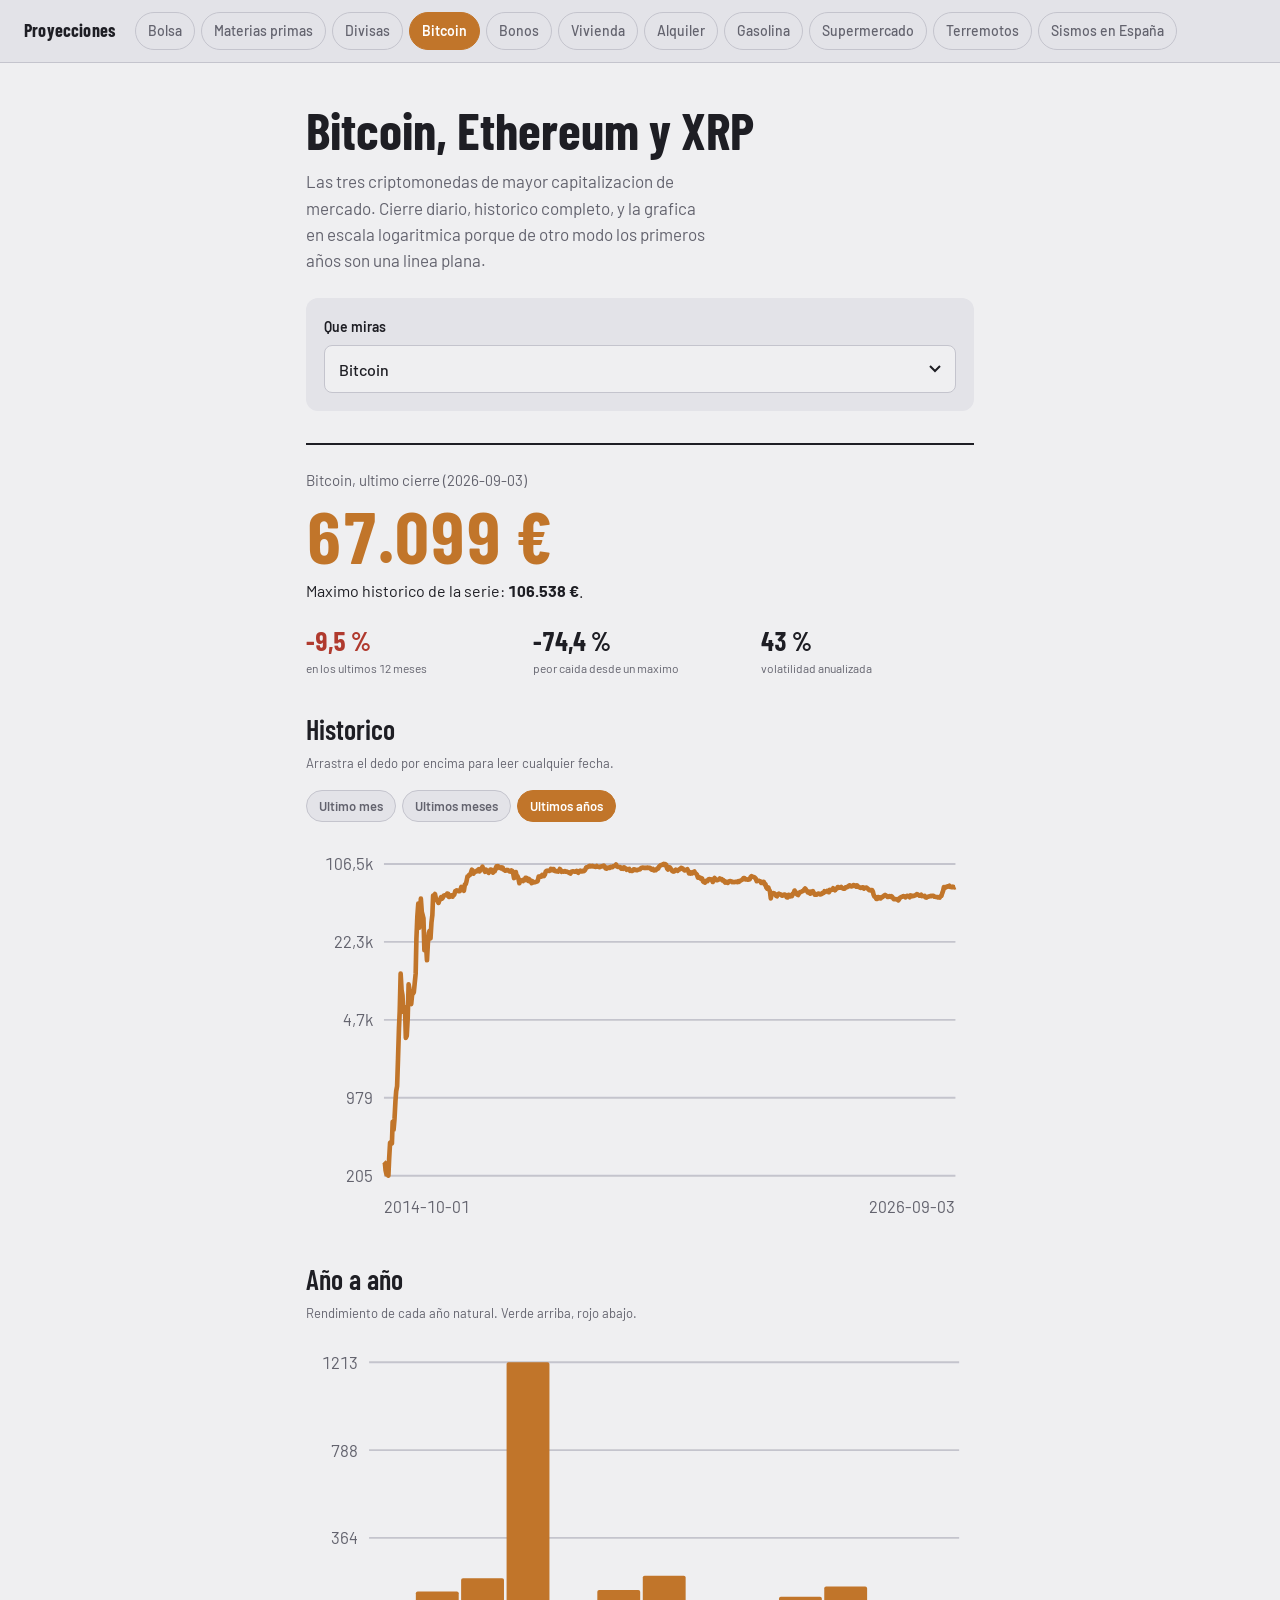
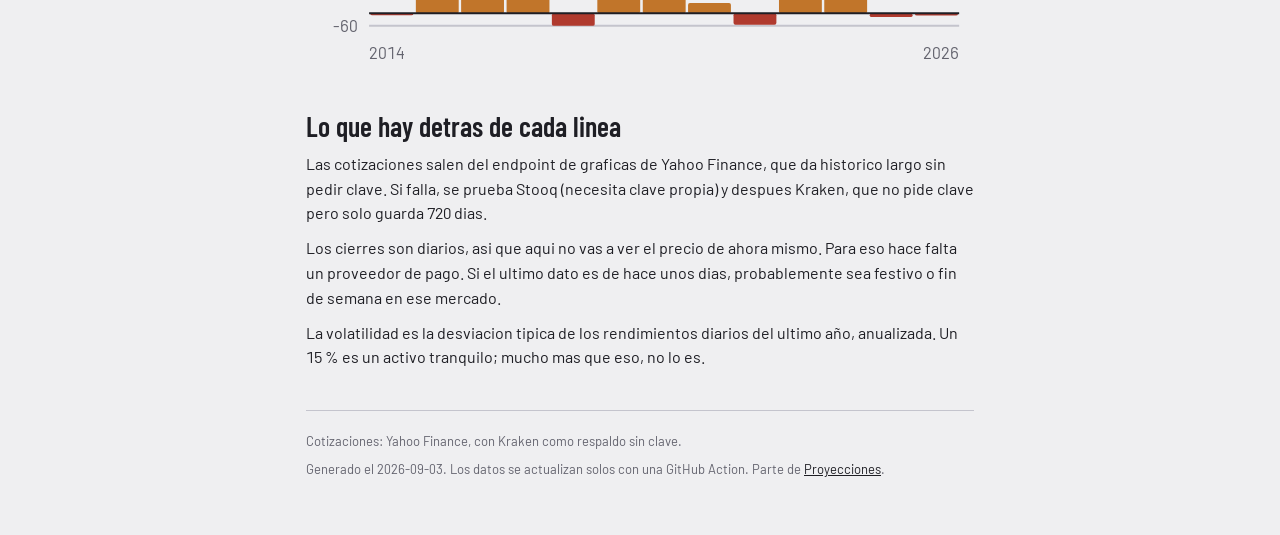
==== commit 099dc8b2: "Anadir selector de rango temporal (resolucion diaria real) Co-Authored-By: Claude Sonnet 5 <noreply@" ====
--- a/docs/index.html
+++ b/docs/index.html
@@ -53,6 +53,11 @@
 
 <h2>Historico</h2>
 <p class="apunte">Arrastra el dedo por encima para leer cualquier fecha.</p>
+<div class="rango-tiempo" role="group" aria-label="Periodo de la grafica">
+  <button type="button" data-rango="mes">Ultimo mes</button>
+  <button type="button" data-rango="meses">Ultimos meses</button>
+  <button type="button" data-rango="anos" aria-current="true">Ultimos años</button>
+</div>
 <div id="gr-serie"></div>
 
 <h2>Año a año</h2>
@@ -75,12 +80,14 @@
 
 <script src="./estatico/grafica.js"></script>
 
-<script id="datos" type="application/json">{"activos": {"bitcoin": {"nombre": "Bitcoin", "unidad": "EUR", "ultimo": 67152.8125, "maximo": 101349.0859, "cambio_ano": 24758.69, "peor_caida": -74.4, "volatilidad": 363.9, "log": true, "serie": [{"f": "2014-10-01", "v": 270.138153}, {"f": "2014-11-01", "v": 304.018494}, {"f": "2014-12-01", "v": 264.709808}, {"f": "2015-01-01", "v": 192.684753}, {"f": "2015-02-01", "v": 227.142212}, {"f": "2015-03-01", "v": 227.396652}, {"f": "2015-04-01", "v": 210.65567}, {"f": "2015-05-01", "v": 210.10405}, {"f": "2015-06-01", "v": 236.299286}, {"f": "2015-07-01", "v": 259.102478}, {"f": "2015-08-01", "v": 204.967926}, {"f": "2015-09-01", "v": 211.352844}, {"f": "2015-10-01", "v": 285.449738}, {"f": "2015-11-01", "v": 357.041077}, {"f": "2015-12-01", "v": 396.616608}, {"f": "2016-01-01", "v": 340.725311}, {"f": "2016-02-01", "v": 402.184143}, {"f": "2016-03-01", "v": 366.290771}, {"f": "2016-04-01", "v": 391.373199}, {"f": "2016-05-01", "v": 477.349976}, {"f": "2016-06-01", "v": 606.555237}, {"f": "2016-07-01", "v": 559.499329}, {"f": "2016-08-01", "v": 515.933289}, {"f": "2016-09-01", "v": 542.324097}, {"f": "2016-10-01", "v": 639.106506}, {"f": "2016-11-01", "v": 704.279358}, {"f": "2016-12-01", "v": 916.715454}, {"f": "2017-01-01", "v": 898.521301}, {"f": "2017-02-01", "v": 1116.549927}, {"f": "2017-03-01", "v": 1006.470154}, {"f": "2017-04-01", "v": 1236.029419}, {"f": "2017-05-01", "v": 2034.353516}, {"f": "2017-06-01", "v": 2172.174072}, {"f": "2017-07-01", "v": 2433.017578}, {"f": "2017-08-01", "v": 3949.773438}, {"f": "2017-09-01", "v": 3673.137451}, {"f": "2017-10-01", "v": 5551.797852}, {"f": "2017-11-01", "v": 8601.109375}, {"f": "2017-12-01", "v": 11795.03418}, {"f": "2018-01-01", "v": 8232.200195}, {"f": "2018-02-01", "v": 8529.861328}, {"f": "2018-03-01", "v": 5659.873047}, {"f": "2018-04-01", "v": 7650.095215}, {"f": "2018-05-01", "v": 6411.30127}, {"f": "2018-06-01", "v": 5481.46875}, {"f": "2018-07-01", "v": 6657.345703}, {"f": "2018-08-01", "v": 6067.402344}, {"f": "2018-09-01", "v": 5708.814453}, {"f": "2018-10-01", "v": 5583.194336}, {"f": "2018-11-01", "v": 3549.296875}, {"f": "2018-12-01", "v": 3256.927734}, {"f": "2019-01-01", "v": 3020.30249}, {"f": "2019-02-01", "v": 3389.312256}, {"f": "2019-03-01", "v": 3657.865967}, {"f": "2019-04-01", "v": 4771.259277}, {"f": "2019-05-01", "v": 7660.288086}, {"f": "2019-06-01", "v": 9520.881836}, {"f": "2019-07-01", "v": 9109.954102}, {"f": "2019-08-01", "v": 8746.569336}, {"f": "2019-09-01", "v": 7609.142578}, {"f": "2019-10-01", "v": 8245.560547}, {"f": "2019-11-01", "v": 6870.143555}, {"f": "2019-12-01", "v": 6411.460449}, {"f": "2020-01-01", "v": 8427.623047}, {"f": "2020-02-01", "v": 7798.025879}, {"f": "2020-03-01", "v": 5839.277832}, {"f": "2020-04-01", "v": 7911.762695}, {"f": "2020-05-01", "v": 8510.137695}, {"f": "2020-06-01", "v": 8133.865234}, {"f": "2020-07-01", "v": 9613.430664}, {"f": "2020-08-01", "v": 9785.023438}, {"f": "2020-09-01", "v": 9199.645508}, {"f": "2020-10-01", "v": 11801.327148}, {"f": "2020-11-01", "v": 16440.384766}, {"f": "2020-12-01", "v": 23741.736328}, {"f": "2021-01-01", "v": 27316.099609}, {"f": "2021-02-01", "v": 37332.503906}, {"f": "2021-03-01", "v": 50240.558594}, {"f": "2021-04-01", "v": 48047.050781}, {"f": "2021-05-01", "v": 30519.308594}, {"f": "2021-06-01", "v": 29555.054688}, {"f": "2021-07-01", "v": 35077.269531}, {"f": "2021-08-01", "v": 39937.78125}, {"f": "2021-09-01", "v": 37835.902344}, {"f": "2021-10-01", "v": 53060.582031}, {"f": "2021-11-01", "v": 50313.386719}, {"f": "2021-12-01", "v": 40712.71875}, {"f": "2022-01-01", "v": 34270.417969}, {"f": "2022-02-01", "v": 38516.011719}, {"f": "2022-03-01", "v": 41124.796875}, {"f": "2022-04-01", "v": 35770.070312}, {"f": "2022-05-01", "v": 29616.634766}, {"f": "2022-06-01", "v": 18881.335938}, {"f": "2022-07-01", "v": 22855.736328}, {"f": "2022-08-01", "v": 19973.794922}, {"f": "2022-09-01", "v": 19824.3125}, {"f": "2022-10-01", "v": 20732.398438}, {"f": "2022-11-01", "v": 16471.539062}, {"f": "2022-12-01", "v": 15426.75}, {"f": "2023-01-01", "v": 21305.564453}, {"f": "2023-02-01", "v": 21885.335938}, {"f": "2023-03-01", "v": 26205.189453}, {"f": "2023-04-01", "v": 26581.580078}, {"f": "2023-05-01", "v": 25454.462891}, {"f": "2023-06-01", "v": 27918.685547}, {"f": "2023-07-01", "v": 26580.546875}, {"f": "2023-08-01", "v": 23916.753906}, {"f": "2023-09-01", "v": 25488.726562}, {"f": "2023-10-01", "v": 32773.707031}, {"f": "2023-11-01", "v": 34625.015625}, {"f": "2023-12-01", "v": 38291.835938}, {"f": "2024-01-01", "v": 39413.523438}, {"f": "2024-02-01", "v": 56633.839844}, {"f": "2024-03-01", "v": 66090.195312}, {"f": "2024-04-01", "v": 56849.660156}, {"f": "2024-05-01", "v": 62159.417969}, {"f": "2024-06-01", "v": 58385.769531}, {"f": "2024-07-01", "v": 59700.820312}, {"f": "2024-08-01", "v": 53315.746094}, {"f": "2024-09-01", "v": 56865.964844}, {"f": "2024-10-01", "v": 64512.308594}, {"f": "2024-11-01", "v": 91178.882812}, {"f": "2024-12-01", "v": 90269.890625}, {"f": "2025-01-01", "v": 98832.21875}, {"f": "2025-02-01", "v": 81297.617188}, {"f": "2025-03-01", "v": 76306.070312}, {"f": "2025-04-01", "v": 83206.0625}, {"f": "2025-05-01", "v": 92211.273438}, {"f": "2025-06-01", "v": 90897.367188}, {"f": "2025-07-01", "v": 101349.085938}, {"f": "2025-08-01", "v": 92587.195312}, {"f": "2025-09-01", "v": 97197.226562}, {"f": "2025-10-01", "v": 94452.75}, {"f": "2025-11-01", "v": 77918.898438}, {"f": "2025-12-01", "v": 74586.570312}, {"f": "2026-01-01", "v": 66326.03125}, {"f": "2026-02-01", "v": 56689.6875}, {"f": "2026-03-01", "v": 58955.769531}, {"f": "2026-04-01", "v": 65056.984375}, {"f": "2026-05-01", "v": 63162.203125}, {"f": "2026-06-01", "v": 51308.394531}, {"f": "2026-07-01", "v": 54447.835938}, {"f": "2026-08-01", "v": 67608.539062}, {"f": "2026-09-01", "v": 66781.289062}, {"f": "2026-09-03", "v": 67152.8125}], "anual": [{"anio": 2014, "rendimiento": -2.0}, {"anio": 2015, "rendimiento": 105.8}, {"anio": 2016, "rendimiento": 169.0}, {"anio": 2017, "rendimiento": 1212.7}, {"anio": 2018, "rendimiento": -60.4}, {"anio": 2019, "rendimiento": 112.3}, {"anio": 2020, "rendimiento": 181.7}, {"anio": 2021, "rendimiento": 49.0}, {"anio": 2022, "rendimiento": -55.0}, {"anio": 2023, "rendimiento": 79.7}, {"anio": 2024, "rendimiento": 129.0}, {"anio": 2025, "rendimiento": -24.5}, {"anio": 2026, "rendimiento": 1.2}]}, "ethereum": {"nombre": "Ethereum", "unidad": "EUR", "ultimo": 2077.0701, "maximo": 4082.2441, "cambio_ano": -45.15, "peor_caida": -93.3, "volatilidad": 204.5, "log": true, "serie": [{"f": "2017-11-06", "v": 264.072021}, {"f": "2017-11-13", "v": 301.990601}, {"f": "2017-11-20", "v": 395.178986}, {"f": "2017-11-27", "v": 392.925934}, {"f": "2017-12-04", "v": 375.389648}, {"f": "2017-12-11", "v": 613.109924}, {"f": "2017-12-18", "v": 585.877808}, {"f": "2017-12-25", "v": 630.505737}, {"f": "2018-01-01", "v": 958.021118}, {"f": "2018-01-08", "v": 1121.22229}, {"f": "2018-01-15", "v": 856.380493}, {"f": "2018-01-22", "v": 1002.502197}, {"f": "2018-01-29", "v": 670.642761}, {"f": "2018-02-05", "v": 665.028564}, {"f": "2018-02-12", "v": 744.437195}, {"f": "2018-02-19", "v": 687.564087}, {"f": "2018-02-26", "v": 703.643738}, {"f": "2018-03-05", "v": 587.698242}, {"f": "2018-03-12", "v": 438.635162}, {"f": "2018-03-19", "v": 424.455139}, {"f": "2018-03-26", "v": 308.322784}, {"f": "2018-04-02", "v": 326.412384}, {"f": "2018-04-09", "v": 431.191315}, {"f": "2018-04-16", "v": 506.730743}, {"f": "2018-04-23", "v": 568.242981}, {"f": "2018-04-30", "v": 662.855347}, {"f": "2018-05-07", "v": 613.701477}, {"f": "2018-05-14", "v": 608.048462}, {"f": "2018-05-21", "v": 489.962372}, {"f": "2018-05-28", "v": 530.02655}, {"f": "2018-06-04", "v": 446.812347}, {"f": "2018-06-11", "v": 431.755676}, {"f": "2018-06-18", "v": 392.548248}, {"f": "2018-06-25", "v": 388.694977}, {"f": "2018-07-02", "v": 416.236053}, {"f": "2018-07-09", "v": 385.211517}, {"f": "2018-07-16", "v": 391.564026}, {"f": "2018-07-23", "v": 400.261597}, {"f": "2018-07-30", "v": 355.117645}, {"f": "2018-08-06", "v": 280.496796}, {"f": "2018-08-13", "v": 263.035767}, {"f": "2018-08-20", "v": 236.322021}, {"f": "2018-08-27", "v": 253.855637}, {"f": "2018-09-03", "v": 170.364212}, {"f": "2018-09-10", "v": 189.786636}, {"f": "2018-09-17", "v": 207.976395}, {"f": "2018-09-24", "v": 200.62999}, {"f": "2018-10-01", "v": 196.243942}, {"f": "2018-10-08", "v": 169.405807}, {"f": "2018-10-15", "v": 178.232101}, {"f": "2018-10-22", "v": 180.179504}, {"f": "2018-10-29", "v": 182.019165}, {"f": "2018-11-05", "v": 186.637741}, {"f": "2018-11-12", "v": 155.163452}, {"f": "2018-11-19", "v": 102.730324}, {"f": "2018-11-26", "v": 102.631149}, {"f": "2018-12-03", "v": 83.417702}, {"f": "2018-12-10", "v": 75.399658}, {"f": "2018-12-17", "v": 114.983856}, {"f": "2018-12-24", "v": 122.262337}, {"f": "2018-12-31", "v": 138.242615}, {"f": "2019-01-07", "v": 102.002213}, {"f": "2019-01-14", "v": 105.120644}, {"f": "2019-01-21", "v": 99.369003}, {"f": "2019-01-28", "v": 93.818634}, {"f": "2019-02-04", "v": 110.209122}, {"f": "2019-02-11", "v": 118.265739}, {"f": "2019-02-18", "v": 119.777885}, {"f": "2019-02-25", "v": 116.25808}, {"f": "2019-03-04", "v": 121.759949}, {"f": "2019-03-11", "v": 123.658981}, {"f": "2019-03-18", "v": 121.273293}, {"f": "2019-03-25", "v": 126.087357}, {"f": "2019-04-01", "v": 155.585709}, {"f": "2019-04-08", "v": 148.470459}, {"f": "2019-04-15", "v": 151.234787}, {"f": "2019-04-22", "v": 141.074966}, {"f": "2019-04-29", "v": 146.135712}, {"f": "2019-05-06", "v": 166.718781}, {"f": "2019-05-13", "v": 234.038391}, {"f": "2019-05-20", "v": 238.252823}, {"f": "2019-05-27", "v": 241.851578}, {"f": "2019-06-03", "v": 205.895508}, {"f": "2019-06-10", "v": 239.981522}, {"f": "2019-06-17", "v": 270.421783}, {"f": "2019-06-24", "v": 255.860443}, {"f": "2019-07-01", "v": 272.275269}, {"f": "2019-07-08", "v": 201.899979}, {"f": "2019-07-15", "v": 201.129303}, {"f": "2019-07-22", "v": 189.736755}, {"f": "2019-07-29", "v": 200.45842}, {"f": "2019-08-05", "v": 192.800217}, {"f": "2019-08-12", "v": 175.346222}, {"f": "2019-08-19", "v": 167.653687}, {"f": "2019-08-26", "v": 156.14621}, {"f": "2019-09-02", "v": 164.576874}, {"f": "2019-09-09", "v": 171.236862}, {"f": "2019-09-16", "v": 191.978912}, {"f": "2019-09-23", "v": 155.806091}, {"f": "2019-09-30", "v": 157.548553}, {"f": "2019-10-07", "v": 165.095184}, {"f": "2019-10-14", "v": 157.352692}, {"f": "2019-10-21", "v": 166.223511}, {"f": "2019-10-28", "v": 163.36525}, {"f": "2019-11-04", "v": 171.900421}, {"f": "2019-11-11", "v": 167.460159}, {"f": "2019-11-18", "v": 129.588211}, {"f": "2019-11-25", "v": 137.207397}, {"f": "2019-12-02", "v": 136.773865}, {"f": "2019-12-09", "v": 128.647919}, {"f": "2019-12-16", "v": 119.475067}, {"f": "2019-12-23", "v": 120.513527}, {"f": "2019-12-30", "v": 122.106308}, {"f": "2020-01-06", "v": 131.222351}, {"f": "2020-01-13", "v": 150.502441}, {"f": "2020-01-20", "v": 152.440048}, {"f": "2020-01-27", "v": 170.091141}, {"f": "2020-02-03", "v": 208.737946}, {"f": "2020-02-10", "v": 239.717773}, {"f": "2020-02-17", "v": 252.595154}, {"f": "2020-02-24", "v": 198.1465}, {"f": "2020-03-02", "v": 176.257172}, {"f": "2020-03-09", "v": 112.26915}, {"f": "2020-03-16", "v": 115.322289}, {"f": "2020-03-23", "v": 112.717049}, {"f": "2020-03-30", "v": 132.834915}, {"f": "2020-04-06", "v": 147.416473}, {"f": "2020-04-13", "v": 167.14624}, {"f": "2020-04-20", "v": 182.353561}, {"f": "2020-04-27", "v": 192.483673}, {"f": "2020-05-04", "v": 174.000839}, {"f": "2020-05-11", "v": 191.478439}, {"f": "2020-05-18", "v": 185.524643}, {"f": "2020-05-25", "v": 207.760559}, {"f": "2020-06-01", "v": 216.588364}, {"f": "2020-06-08", "v": 208.080444}, {"f": "2020-06-15", "v": 204.885208}, {"f": "2020-06-22", "v": 200.772614}, {"f": "2020-06-29", "v": 202.410675}, {"f": "2020-07-06", "v": 214.070084}, {"f": "2020-07-13", "v": 208.386108}, {"f": "2020-07-20", "v": 265.703949}, {"f": "2020-07-27", "v": 314.640228}, {"f": "2020-08-03", "v": 331.983032}, {"f": "2020-08-10", "v": 365.9888}, {"f": "2020-08-17", "v": 331.734772}, {"f": "2020-08-24", "v": 359.386322}, {"f": "2020-08-31", "v": 298.573792}, {"f": "2020-09-07", "v": 308.777618}, {"f": "2020-09-14", "v": 313.207916}, {"f": "2020-09-21", "v": 307.224121}, {"f": "2020-09-28", "v": 300.840149}, {"f": "2020-10-05", "v": 317.493591}, {"f": "2020-10-12", "v": 322.794434}, {"f": "2020-10-19", "v": 342.862}, {"f": "2020-10-26", "v": 340.466522}, {"f": "2020-11-02", "v": 381.374725}, {"f": "2020-11-09", "v": 377.830292}, {"f": "2020-11-16", "v": 470.32193}, {"f": "2020-11-23", "v": 480.960632}, {"f": "2020-11-30", "v": 496.620056}, {"f": "2020-12-07", "v": 485.990417}, {"f": "2020-12-14", "v": 522.679749}, {"f": "2020-12-21", "v": 559.359192}, {"f": "2020-12-28", "v": 796.329346}, {"f": "2021-01-04", "v": 1035.713745}, {"f": "2021-01-11", "v": 1019.495422}, {"f": "2021-01-18", "v": 1143.740112}, {"f": "2021-01-25", "v": 1084.734741}, {"f": "2021-02-01", "v": 1339.759033}, {"f": "2021-02-08", "v": 1489.279175}, {"f": "2021-02-15", "v": 1596.388916}, {"f": "2021-02-22", "v": 1171.184326}, {"f": "2021-03-01", "v": 1444.836914}, {"f": "2021-03-08", "v": 1551.903198}, {"f": "2021-03-15", "v": 1504.761353}, {"f": "2021-03-22", "v": 1435.042847}, {"f": "2021-03-29", "v": 1778.742065}, {"f": "2021-04-05", "v": 1813.758911}, {"f": "2021-04-12", "v": 1869.134644}, {"f": "2021-04-19", "v": 1915.747314}, {"f": "2021-04-26", "v": 2454.625732}, {"f": "2021-05-03", "v": 3228.131348}, {"f": "2021-05-10", "v": 2952.714844}, {"f": "2021-05-17", "v": 1731.897583}, {"f": "2021-05-24", "v": 1960.951538}, {"f": "2021-05-31", "v": 2231.466797}, {"f": "2021-06-07", "v": 2071.397217}, {"f": "2021-06-14", "v": 1892.308228}, {"f": "2021-06-21", "v": 1657.019531}, {"f": "2021-06-28", "v": 1958.297729}, {"f": "2021-07-05", "v": 1802.263184}, {"f": "2021-07-12", "v": 1604.692871}, {"f": "2021-07-19", "v": 1861.357178}, {"f": "2021-07-26", "v": 2159.128906}, {"f": "2021-08-02", "v": 2565.343506}, {"f": "2021-08-09", "v": 2806.906982}, {"f": "2021-08-16", "v": 2771.749512}, {"f": "2021-08-23", "v": 2735.094727}, {"f": "2021-08-30", "v": 3325.186768}, {"f": "2021-09-06", "v": 2887.009766}, {"f": "2021-09-13", "v": 2838.550781}, {"f": "2021-09-20", "v": 2612.250244}, {"f": "2021-09-27", "v": 2945.148438}, {"f": "2021-10-04", "v": 2962.098633}, {"f": "2021-10-11", "v": 3317.462158}, {"f": "2021-10-18", "v": 3512.072754}, {"f": "2021-10-25", "v": 3710.560791}, {"f": "2021-11-01", "v": 3994.159912}, {"f": "2021-11-08", "v": 4043.553467}, {"f": "2021-11-15", "v": 3786.753662}, {"f": "2021-11-22", "v": 3802.931885}, {"f": "2021-11-29", "v": 3713.937256}, {"f": "2021-12-06", "v": 3655.332275}, {"f": "2021-12-13", "v": 3488.903076}, {"f": "2021-12-20", "v": 3591.950928}, {"f": "2021-12-27", "v": 3367.267578}, {"f": "2022-01-03", "v": 2781.274902}, {"f": "2022-01-10", "v": 2937.954346}, {"f": "2022-01-17", "v": 2235.25293}, {"f": "2022-01-24", "v": 2334.466064}, {"f": "2022-01-31", "v": 2669.216309}, {"f": "2022-02-07", "v": 2537.263428}, {"f": "2022-02-14", "v": 2322.729004}, {"f": "2022-02-21", "v": 2345.002441}, {"f": "2022-02-28", "v": 2349.742676}, {"f": "2022-03-07", "v": 2304.254883}, {"f": "2022-03-14", "v": 2590.363037}, {"f": "2022-03-21", "v": 2997.369873}, {"f": "2022-03-28", "v": 3189.249268}, {"f": "2022-04-04", "v": 2950.925293}, {"f": "2022-04-11", "v": 2768.209473}, {"f": "2022-04-18", "v": 2703.843262}, {"f": "2022-04-25", "v": 2684.165527}, {"f": "2022-05-02", "v": 2390.242676}, {"f": "2022-05-09", "v": 2063.517578}, {"f": "2022-05-16", "v": 1933.143311}, {"f": "2022-05-23", "v": 1688.792969}, {"f": "2022-05-30", "v": 1682.978149}, {"f": "2022-06-06", "v": 1377.787109}, {"f": "2022-06-13", "v": 1074.994873}, {"f": "2022-06-20", "v": 1135.580688}, {"f": "2022-06-27", "v": 1029.217529}, {"f": "2022-07-04", "v": 1149.167358}, {"f": "2022-07-11", "v": 1325.644287}, {"f": "2022-07-18", "v": 1568.190918}, {"f": "2022-07-25", "v": 1646.847778}, {"f": "2022-08-01", "v": 1670.590942}, {"f": "2022-08-08", "v": 1888.897217}, {"f": "2022-08-15", "v": 1613.026245}, {"f": "2022-08-22", "v": 1439.73999}, {"f": "2022-08-29", "v": 1592.2948}, {"f": "2022-09-05", "v": 1749.460327}, {"f": "2022-09-12", "v": 1332.366089}, {"f": "2022-09-19", "v": 1336.228394}, {"f": "2022-09-26", "v": 1302.700073}, {"f": "2022-10-03", "v": 1358.600342}, {"f": "2022-10-10", "v": 1341.179932}, {"f": "2022-10-17", "v": 1382.456177}, {"f": "2022-10-24", "v": 1598.045288}, {"f": "2022-10-31", "v": 1583.567383}, {"f": "2022-11-07", "v": 1183.151123}, {"f": "2022-11-14", "v": 1105.875732}, {"f": "2022-11-21", "v": 1152.789551}, {"f": "2022-11-28", "v": 1214.238892}, {"f": "2022-12-05", "v": 1201.275513}, {"f": "2022-12-12", "v": 1119.290527}, {"f": "2022-12-19", "v": 1147.690552}, {"f": "2022-12-26", "v": 1121.744385}, {"f": "2023-01-02", "v": 1207.321777}, {"f": "2023-01-09", "v": 1434.459961}, {"f": "2023-01-16", "v": 1498.832886}, {"f": "2023-01-23", "v": 1514.135498}, {"f": "2023-01-30", "v": 1512.284424}, {"f": "2023-02-06", "v": 1418.91394}, {"f": "2023-02-13", "v": 1573.782227}, {"f": "2023-02-20", "v": 1554.762817}, {"f": "2023-02-27", "v": 1472.329346}, {"f": "2023-03-06", "v": 1488.825928}, {"f": "2023-03-13", "v": 1671.774658}, {"f": "2023-03-20", "v": 1647.536865}, {"f": "2023-03-27", "v": 1662.240234}, {"f": "2023-04-03", "v": 1703.816528}, {"f": "2023-04-10", "v": 1929.989746}, {"f": "2023-04-17", "v": 1694.036987}, {"f": "2023-04-24", "v": 1704.600098}, {"f": "2023-05-01", "v": 1699.959229}, {"f": "2023-05-08", "v": 1658.972656}, {"f": "2023-05-15", "v": 1667.311157}, {"f": "2023-05-22", "v": 1782.355469}, {"f": "2023-05-29", "v": 1767.356079}, {"f": "2023-06-05", "v": 1631.077759}, {"f": "2023-06-12", "v": 1572.236206}, {"f": "2023-06-19", "v": 1742.589233}, {"f": "2023-06-26", "v": 1776.218384}, {"f": "2023-07-03", "v": 1698.355103}, {"f": "2023-07-10", "v": 1713.231079}, {"f": "2023-07-17", "v": 1698.073486}, {"f": "2023-07-24", "v": 1688.730591}, {"f": "2023-07-31", "v": 1660.956543}, {"f": "2023-08-07", "v": 1680.732422}, {"f": "2023-08-14", "v": 1549.216431}, {"f": "2023-08-21", "v": 1535.163696}, {"f": "2023-08-28", "v": 1516.543701}, {"f": "2023-09-04", "v": 1508.721191}, {"f": "2023-09-11", "v": 1521.2677}, {"f": "2023-09-18", "v": 1484.590454}, {"f": "2023-09-25", "v": 1641.190308}, {"f": "2023-10-02", "v": 1545.977295}, {"f": "2023-10-09", "v": 1480.71167}, {"f": "2023-10-16", "v": 1570.855103}, {"f": "2023-10-23", "v": 1700.001343}, {"f": "2023-10-30", "v": 1765.044312}, {"f": "2023-11-06", "v": 1913.121094}, {"f": "2023-11-13", "v": 1846.041992}, {"f": "2023-11-20", "v": 1886.035522}, {"f": "2023-11-27", "v": 2015.157959}, {"f": "2023-12-04", "v": 2185.200195}, {"f": "2023-12-11", "v": 2016.044678}, {"f": "2023-12-18", "v": 2056.541504}, {"f": "2023-12-25", "v": 2066.990234}, {"f": "2024-01-01", "v": 2031.559326}, {"f": "2024-01-08", "v": 2258.736084}, {"f": "2024-01-15", "v": 2253.001465}, {"f": "2024-01-22", "v": 2081.8396}, {"f": "2024-01-29", "v": 2123.929443}, {"f": "2024-02-05", "v": 2322.218506}, {"f": "2024-02-12", "v": 2669.718018}, {"f": "2024-02-19", "v": 2877.109619}, {"f": "2024-02-26", "v": 3219.862061}, {"f": "2024-03-04", "v": 3546.785645}, {"f": "2024-03-11", "v": 3346.699951}, {"f": "2024-03-18", "v": 3196.582031}, {"f": "2024-03-25", "v": 3379.717041}, {"f": "2024-04-01", "v": 3188.749756}, {"f": "2024-04-08", "v": 2965.287109}, {"f": "2024-04-15", "v": 2953.031494}, {"f": "2024-04-22", "v": 3047.261963}, {"f": "2024-04-29", "v": 2916.091797}, {"f": "2024-05-06", "v": 2719.273438}, {"f": "2024-05-13", "v": 2825.330566}, {"f": "2024-05-20", "v": 3526.658691}, {"f": "2024-05-27", "v": 3483.845947}, {"f": "2024-06-03", "v": 3438.133789}, {"f": "2024-06-10", "v": 3382.91333}, {"f": "2024-06-17", "v": 3198.576416}, {"f": "2024-06-24", "v": 3197.787598}, {"f": "2024-07-01", "v": 2705.886719}, {"f": "2024-07-08", "v": 2980.053223}, {"f": "2024-07-15", "v": 3244.92041}, {"f": "2024-07-22", "v": 3014.491211}, {"f": "2024-07-29", "v": 2462.191895}, {"f": "2024-08-05", "v": 2339.685547}, {"f": "2024-08-12", "v": 2370.45874}, {"f": "2024-08-19", "v": 2456.897461}, {"f": "2024-08-26", "v": 2198.249512}, {"f": "2024-09-02", "v": 2072.119141}, {"f": "2024-09-09", "v": 2093.26123}, {"f": "2024-09-16", "v": 2314.650391}, {"f": "2024-09-23", "v": 2380.958496}, {"f": "2024-09-30", "v": 2224.08252}, {"f": "2024-10-07", "v": 2255.116211}, {"f": "2024-10-14", "v": 2526.999756}, {"f": "2024-10-21", "v": 2321.147705}, {"f": "2024-10-28", "v": 2259.22583}, {"f": "2024-11-04", "v": 2978.843018}, {"f": "2024-11-11", "v": 2919.067383}, {"f": "2024-11-18", "v": 3209.769043}, {"f": "2024-11-25", "v": 3519.680176}, {"f": "2024-12-02", "v": 3791.227051}, {"f": "2024-12-09", "v": 3760.378662}, {"f": "2024-12-16", "v": 3141.337158}, {"f": "2024-12-23", "v": 3211.433105}, {"f": "2024-12-30", "v": 3526.450684}, {"f": "2025-01-06", "v": 3188.443604}, {"f": "2025-01-13", "v": 3121.385254}, {"f": "2025-01-20", "v": 3091.595459}, {"f": "2025-01-27", "v": 2799.488525}, {"f": "2025-02-03", "v": 2549.728027}, {"f": "2025-02-10", "v": 2539.221191}, {"f": "2025-02-17", "v": 2693.626221}, {"f": "2025-02-24", "v": 2419.937256}, {"f": "2025-03-03", "v": 1855.854614}, {"f": "2025-03-10", "v": 1734.828369}, {"f": "2025-03-17", "v": 1850.562378}, {"f": "2025-03-24", "v": 1668.756348}, {"f": "2025-03-31", "v": 1435.773315}, {"f": "2025-04-07", "v": 1407.622192}, {"f": "2025-04-14", "v": 1386.706421}, {"f": "2025-04-21", "v": 1580.387207}, {"f": "2025-04-28", "v": 1597.495117}, {"f": "2025-05-05", "v": 2235.633057}, {"f": "2025-05-12", "v": 2232.758789}, {"f": "2025-05-19", "v": 2243.357666}, {"f": "2025-05-26", "v": 2233.971191}, {"f": "2025-06-02", "v": 2201.15918}, {"f": "2025-06-09", "v": 2205.148438}, {"f": "2025-06-16", "v": 1937.582886}, {"f": "2025-06-23", "v": 2132.668701}, {"f": "2025-06-30", "v": 2182.637695}, {"f": "2025-07-07", "v": 2544.651123}, {"f": "2025-07-14", "v": 3232.6604}, {"f": "2025-07-21", "v": 3296.513184}, {"f": "2025-07-28", "v": 3018.175293}, {"f": "2025-08-04", "v": 3652.420166}, {"f": "2025-08-11", "v": 3821.184814}, {"f": "2025-08-18", "v": 4082.244141}, {"f": "2025-08-25", "v": 3755.283936}, {"f": "2025-09-01", "v": 3675.905762}, {"f": "2025-09-08", "v": 3931.230713}, {"f": "2025-09-15", "v": 3792.80835}, {"f": "2025-09-22", "v": 3538.237305}, {"f": "2025-09-29", "v": 3855.331299}, {"f": "2025-10-06", "v": 3589.624512}, {"f": "2025-10-13", "v": 3417.96875}, {"f": "2025-10-20", "v": 3574.852051}, {"f": "2025-10-27", "v": 3392.816162}, {"f": "2025-11-03", "v": 3103.649902}, {"f": "2025-11-10", "v": 2662.873779}, {"f": "2025-11-17", "v": 2434.689941}, {"f": "2025-11-24", "v": 2579.167969}, {"f": "2025-12-01", "v": 2629.817383}, {"f": "2025-12-08", "v": 2607.626709}, {"f": "2025-12-15", "v": 2563.204102}, {"f": "2025-12-22", "v": 2504.590332}, {"f": "2025-12-29", "v": 2683.181152}, {"f": "2026-01-05", "v": 2683.158203}, {"f": "2026-01-12", "v": 2822.635498}, {"f": "2026-01-19", "v": 2374.202637}, {"f": "2026-01-26", "v": 1914.500366}, {"f": "2026-02-02", "v": 1766.130493}, {"f": "2026-02-09", "v": 1656.731323}, {"f": "2026-02-16", "v": 1654.55542}, {"f": "2026-02-23", "v": 1648.99585}, {"f": "2026-03-02", "v": 1680.417114}, {"f": "2026-03-09", "v": 1904.13562}, {"f": "2026-03-16", "v": 1775.67334}, {"f": "2026-03-23", "v": 1725.157959}, {"f": "2026-03-30", "v": 1832.348022}, {"f": "2026-04-06", "v": 1877.683838}, {"f": "2026-04-13", "v": 1929.387695}, {"f": "2026-04-20", "v": 2024.409668}, {"f": "2026-04-27", "v": 1979.972168}, {"f": "2026-05-04", "v": 2013.234863}, {"f": "2026-05-11", "v": 1831.951538}, {"f": "2026-05-18", "v": 1802.139038}, {"f": "2026-05-25", "v": 1720.564819}, {"f": "2026-06-01", "v": 1463.618164}, {"f": "2026-06-08", "v": 1486.332031}, {"f": "2026-06-15", "v": 1487.089722}, {"f": "2026-06-22", "v": 1379.300049}, {"f": "2026-06-29", "v": 1559.006958}, {"f": "2026-07-06", "v": 1583.428711}, {"f": "2026-07-13", "v": 1637.689819}, {"f": "2026-07-20", "v": 1714.268799}, {"f": "2026-07-27", "v": 1630.736572}, {"f": "2026-08-03", "v": 1651.737793}, {"f": "2026-08-10", "v": 1619.124268}, {"f": "2026-08-17", "v": 2109.043701}, {"f": "2026-08-24", "v": 2086.43457}, {"f": "2026-08-31", "v": 2086.03418}, {"f": "2026-09-03", "v": 2077.070068}], "anual": [{"anio": 2017, "rendimiento": 138.8}, {"anio": 2018, "rendimiento": -85.6}, {"anio": 2019, "rendimiento": 19.7}, {"anio": 2020, "rendimiento": 506.9}, {"anio": 2021, "rendimiento": 225.1}, {"anio": 2022, "rendimiento": -59.7}, {"anio": 2023, "rendimiento": 71.2}, {"anio": 2024, "rendimiento": 73.6}, {"anio": 2025, "rendimiento": -15.8}, {"anio": 2026, "rendimiento": -22.6}]}, "xrp": {"nombre": "XRP", "unidad": "EUR", "ultimo": 1.181, "maximo": 2.9747, "cambio_ano": 25.61, "peor_caida": -95.1, "volatilidad": 259.1, "log": false, "serie": [{"f": "2017-11-06", "v": 0.169244}, {"f": "2017-11-13", "v": 0.196861}, {"f": "2017-11-20", "v": 0.208617}, {"f": "2017-11-27", "v": 0.213021}, {"f": "2017-12-04", "v": 0.201694}, {"f": "2017-12-11", "v": 0.620255}, {"f": "2017-12-18", "v": 0.881119}, {"f": "2017-12-25", "v": 1.916822}, {"f": "2018-01-01", "v": 2.806189}, {"f": "2018-01-08", "v": 1.526817}, {"f": "2018-01-15", "v": 1.126012}, {"f": "2018-01-22", "v": 1.126076}, {"f": "2018-01-29", "v": 0.655394}, {"f": "2018-02-05", "v": 0.819722}, {"f": "2018-02-12", "v": 0.902796}, {"f": "2018-02-19", "v": 0.767874}, {"f": "2018-02-26", "v": 0.816384}, {"f": "2018-03-05", "v": 0.67527}, {"f": "2018-03-12", "v": 0.536463}, {"f": "2018-03-19", "v": 0.519653}, {"f": "2018-03-26", "v": 0.39399}, {"f": "2018-04-02", "v": 0.407822}, {"f": "2018-04-09", "v": 0.553511}, {"f": "2018-04-16", "v": 0.708927}, {"f": "2018-04-23", "v": 0.719936}, {"f": "2018-04-30", "v": 0.729042}, {"f": "2018-05-07", "v": 0.623952}, {"f": "2018-05-14", "v": 0.595193}, {"f": "2018-05-21", "v": 0.52009}, {"f": "2018-05-28", "v": 0.575351}, {"f": "2018-06-04", "v": 0.499131}, {"f": "2018-06-11", "v": 0.455712}, {"f": "2018-06-18", "v": 0.409452}, {"f": "2018-06-25", "v": 0.395066}, {"f": "2018-07-02", "v": 0.40656}, {"f": "2018-07-09", "v": 0.381824}, {"f": "2018-07-16", "v": 0.382751}, {"f": "2018-07-23", "v": 0.388803}, {"f": "2018-07-30", "v": 0.375119}, {"f": "2018-08-06", "v": 0.26145}, {"f": "2018-08-13", "v": 0.300759}, {"f": "2018-08-20", "v": 0.278039}, {"f": "2018-08-27", "v": 0.29538}, {"f": "2018-09-03", "v": 0.241094}, {"f": "2018-09-10", "v": 0.241905}, {"f": "2018-09-17", "v": 0.485777}, {"f": "2018-09-24", "v": 0.501103}, {"f": "2018-10-01", "v": 0.418352}, {"f": "2018-10-08", "v": 0.349074}, {"f": "2018-10-15", "v": 0.396786}, {"f": "2018-10-22", "v": 0.405696}, {"f": "2018-10-29", "v": 0.4059}, {"f": "2018-11-05", "v": 0.44678}, {"f": "2018-11-12", "v": 0.447326}, {"f": "2018-11-19", "v": 0.330423}, {"f": "2018-11-26", "v": 0.324172}, {"f": "2018-12-03", "v": 0.274753}, {"f": "2018-12-10", "v": 0.254623}, {"f": "2018-12-17", "v": 0.326464}, {"f": "2018-12-24", "v": 0.323081}, {"f": "2018-12-31", "v": 0.322847}, {"f": "2019-01-07", "v": 0.277359}, {"f": "2019-01-14", "v": 0.282589}, {"f": "2019-01-21", "v": 0.27114}, {"f": "2019-01-28", "v": 0.26389}, {"f": "2019-02-04", "v": 0.273662}, {"f": "2019-02-11", "v": 0.268552}, {"f": "2019-02-18", "v": 0.265775}, {"f": "2019-02-25", "v": 0.27476}, {"f": "2019-03-04", "v": 0.278768}, {"f": "2019-03-11", "v": 0.280539}, {"f": "2019-03-18", "v": 0.273547}, {"f": "2019-03-25", "v": 0.275519}, {"f": "2019-04-01", "v": 0.320792}, {"f": "2019-04-08", "v": 0.290866}, {"f": "2019-04-15", "v": 0.286777}, {"f": "2019-04-22", "v": 0.266755}, {"f": "2019-04-29", "v": 0.270314}, {"f": "2019-05-06", "v": 0.275964}, {"f": "2019-05-13", "v": 0.374132}, {"f": "2019-05-20", "v": 0.364345}, {"f": "2019-05-27", "v": 0.398082}, {"f": "2019-06-03", "v": 0.342972}, {"f": "2019-06-10", "v": 0.381082}, {"f": "2019-06-17", "v": 0.411386}, {"f": "2019-06-24", "v": 0.348907}, {"f": "2019-07-01", "v": 0.353634}, {"f": "2019-07-08", "v": 0.271852}, {"f": "2019-07-15", "v": 0.295331}, {"f": "2019-07-22", "v": 0.28057}, {"f": "2019-07-29", "v": 0.287938}, {"f": "2019-08-05", "v": 0.269372}, {"f": "2019-08-12", "v": 0.254821}, {"f": "2019-08-19", "v": 0.24235}, {"f": "2019-08-26", "v": 0.234774}, {"f": "2019-09-02", "v": 0.238744}, {"f": "2019-09-09", "v": 0.236053}, {"f": "2019-09-16", "v": 0.253131}, {"f": "2019-09-23", "v": 0.22058}, {"f": "2019-09-30", "v": 0.234607}, {"f": "2019-10-07", "v": 0.251861}, {"f": "2019-10-14", "v": 0.263709}, {"f": "2019-10-21", "v": 0.268946}, {"f": "2019-10-28", "v": 0.26083}, {"f": "2019-11-04", "v": 0.25421}, {"f": "2019-11-11", "v": 0.23995}, {"f": "2019-11-18", "v": 0.202486}, {"f": "2019-11-25", "v": 0.204499}, {"f": "2019-12-02", "v": 0.20836}, {"f": "2019-12-09", "v": 0.196504}, {"f": "2019-12-16", "v": 0.177786}, {"f": "2019-12-23", "v": 0.176222}, {"f": "2019-12-30", "v": 0.175205}, {"f": "2020-01-06", "v": 0.193975}, {"f": "2020-01-13", "v": 0.212351}, {"f": "2020-01-20", "v": 0.209224}, {"f": "2020-01-27", "v": 0.226107}, {"f": "2020-02-03", "v": 0.25794}, {"f": "2020-02-10", "v": 0.272129}, {"f": "2020-02-17", "v": 0.26086}, {"f": "2020-02-24", "v": 0.207083}, {"f": "2020-03-02", "v": 0.181716}, {"f": "2020-03-09", "v": 0.137991}, {"f": "2020-03-16", "v": 0.140471}, {"f": "2020-03-23", "v": 0.147044}, {"f": "2020-03-30", "v": 0.166018}, {"f": "2020-04-06", "v": 0.173939}, {"f": "2020-04-13", "v": 0.175654}, {"f": "2020-04-20", "v": 0.18188}, {"f": "2020-04-27", "v": 0.200223}, {"f": "2020-05-04", "v": 0.182836}, {"f": "2020-05-11", "v": 0.186022}, {"f": "2020-05-18", "v": 0.179163}, {"f": "2020-05-25", "v": 0.182512}, {"f": "2020-06-01", "v": 0.179733}, {"f": "2020-06-08", "v": 0.170309}, {"f": "2020-06-15", "v": 0.166072}, {"f": "2020-06-22", "v": 0.158315}, {"f": "2020-06-29", "v": 0.157381}, {"f": "2020-07-06", "v": 0.177297}, {"f": "2020-07-13", "v": 0.174001}, {"f": "2020-07-20", "v": 0.184475}, {"f": "2020-07-27", "v": 0.243669}, {"f": "2020-08-03", "v": 0.245009}, {"f": "2020-08-10", "v": 0.256058}, {"f": "2020-08-17", "v": 0.241891}, {"f": "2020-08-24", "v": 0.23744}, {"f": "2020-08-31", "v": 0.203406}, {"f": "2020-09-07", "v": 0.204236}, {"f": "2020-09-14", "v": 0.208278}, {"f": "2020-09-21", "v": 0.208652}, {"f": "2020-09-28", "v": 0.211339}, {"f": "2020-10-05", "v": 0.216422}, {"f": "2020-10-12", "v": 0.206732}, {"f": "2020-10-19", "v": 0.213721}, {"f": "2020-10-26", "v": 0.205983}, {"f": "2020-11-02", "v": 0.213526}, {"f": "2020-11-09", "v": 0.227632}, {"f": "2020-11-16", "v": 0.373937}, {"f": "2020-11-23", "v": 0.506429}, {"f": "2020-11-30", "v": 0.511424}, {"f": "2020-12-07", "v": 0.42154}, {"f": "2020-12-14", "v": 0.455341}, {"f": "2020-12-21", "v": 0.231923}, {"f": "2020-12-28", "v": 0.184365}, {"f": "2021-01-04", "v": 0.261205}, {"f": "2021-01-11", "v": 0.229879}, {"f": "2021-01-18", "v": 0.224792}, {"f": "2021-01-25", "v": 0.406111}, {"f": "2021-02-01", "v": 0.346892}, {"f": "2021-02-08", "v": 0.490237}, {"f": "2021-02-15", "v": 0.452426}, {"f": "2021-02-22", "v": 0.343199}, {"f": "2021-03-01", "v": 0.391461}, {"f": "2021-03-08", "v": 0.36996}, {"f": "2021-03-15", "v": 0.437435}, {"f": "2021-03-22", "v": 0.467293}, {"f": "2021-03-29", "v": 0.549592}, {"f": "2021-04-05", "v": 1.143682}, {"f": "2021-04-12", "v": 1.174716}, {"f": "2021-04-19", "v": 0.853839}, {"f": "2021-04-26", "v": 1.299331}, {"f": "2021-05-03", "v": 1.261472}, {"f": "2021-05-10", "v": 1.195574}, {"f": "2021-05-17", "v": 0.654324}, {"f": "2021-05-24", "v": 0.743761}, {"f": "2021-05-31", "v": 0.776907}, {"f": "2021-06-07", "v": 0.729302}, {"f": "2021-06-14", "v": 0.65401}, {"f": "2021-06-21", "v": 0.541698}, {"f": "2021-06-28", "v": 0.586164}, {"f": "2021-07-05", "v": 0.535655}, {"f": "2021-07-12", "v": 0.497709}, {"f": "2021-07-19", "v": 0.515041}, {"f": "2021-07-26", "v": 0.611807}, {"f": "2021-08-02", "v": 0.662877}, {"f": "2021-08-09", "v": 1.092204}, {"f": "2021-08-16", "v": 1.049604}, {"f": "2021-08-23", "v": 0.966929}, {"f": "2021-08-30", "v": 1.0984}, {"f": "2021-09-06", "v": 0.947881}, {"f": "2021-09-13", "v": 0.893847}, {"f": "2021-09-20", "v": 0.80589}, {"f": "2021-09-27", "v": 0.909101}, {"f": "2021-10-04", "v": 0.984342}, {"f": "2021-10-11", "v": 0.942927}, {"f": "2021-10-18", "v": 0.931548}, {"f": "2021-10-25", "v": 0.963316}, {"f": "2021-11-01", "v": 1.052476}, {"f": "2021-11-08", "v": 1.038863}, {"f": "2021-11-15", "v": 0.940249}, {"f": "2021-11-22", "v": 0.857873}, {"f": "2021-11-29", "v": 0.712649}, {"f": "2021-12-06", "v": 0.743827}, {"f": "2021-12-13", "v": 0.74271}, {"f": "2021-12-20", "v": 0.813515}, {"f": "2021-12-27", "v": 0.755407}, {"f": "2022-01-03", "v": 0.66455}, {"f": "2022-01-10", "v": 0.682956}, {"f": "2022-01-17", "v": 0.554402}, {"f": "2022-01-24", "v": 0.540858}, {"f": "2022-01-31", "v": 0.596833}, {"f": "2022-02-07", "v": 0.712988}, {"f": "2022-02-14", "v": 0.687719}, {"f": "2022-02-21", "v": 0.645767}, {"f": "2022-02-28", "v": 0.667661}, {"f": "2022-03-07", "v": 0.696461}, {"f": "2022-03-14", "v": 0.730004}, {"f": "2022-03-21", "v": 0.780712}, {"f": "2022-03-28", "v": 0.76313}, {"f": "2022-04-04", "v": 0.695144}, {"f": "2022-04-11", "v": 0.696494}, {"f": "2022-04-18", "v": 0.646409}, {"f": "2022-04-25", "v": 0.576979}, {"f": "2022-05-02", "v": 0.537898}, {"f": "2022-05-09", "v": 0.430235}, {"f": "2022-05-16", "v": 0.399594}, {"f": "2022-05-23", "v": 0.362559}, {"f": "2022-05-30", "v": 0.368609}, {"f": "2022-06-06", "v": 0.329371}, {"f": "2022-06-13", "v": 0.310827}, {"f": "2022-06-20", "v": 0.339647}, {"f": "2022-06-27", "v": 0.308356}, {"f": "2022-07-04", "v": 0.320302}, {"f": "2022-07-11", "v": 0.340079}, {"f": "2022-07-18", "v": 0.352233}, {"f": "2022-07-25", "v": 0.372614}, {"f": "2022-08-01", "v": 0.366202}, {"f": "2022-08-08", "v": 0.36714}, {"f": "2022-08-15", "v": 0.34396}, {"f": "2022-08-22", "v": 0.325171}, {"f": "2022-08-29", "v": 0.33488}, {"f": "2022-09-05", "v": 0.352631}, {"f": "2022-09-12", "v": 0.357528}, {"f": "2022-09-19", "v": 0.508619}, {"f": "2022-09-26", "v": 0.458209}, {"f": "2022-10-03", "v": 0.548596}, {"f": "2022-10-10", "v": 0.489748}, {"f": "2022-10-17", "v": 0.475573}, {"f": "2022-10-24", "v": 0.460548}, {"f": "2022-10-31", "v": 0.474062}, {"f": "2022-11-07", "v": 0.329527}, {"f": "2022-11-14", "v": 0.350352}, {"f": "2022-11-21", "v": 0.382763}, {"f": "2022-11-28", "v": 0.370587}, {"f": "2022-12-05", "v": 0.362843}, {"f": "2022-12-12", "v": 0.330927}, {"f": "2022-12-19", "v": 0.326139}, {"f": "2022-12-26", "v": 0.316417}, {"f": "2023-01-02", "v": 0.323887}, {"f": "2023-01-09", "v": 0.355623}, {"f": "2023-01-16", "v": 0.369067}, {"f": "2023-01-23", "v": 0.380581}, {"f": "2023-01-30", "v": 0.369754}, {"f": "2023-02-06", "v": 0.351473}, {"f": "2023-02-13", "v": 0.361583}, {"f": "2023-02-20", "v": 0.358215}, {"f": "2023-02-27", "v": 0.345568}, {"f": "2023-03-06", "v": 0.349499}, {"f": "2023-03-13", "v": 0.363706}, {"f": "2023-03-20", "v": 0.416429}, {"f": "2023-03-27", "v": 0.480382}, {"f": "2023-04-03", "v": 0.463512}, {"f": "2023-04-10", "v": 0.474659}, {"f": "2023-04-17", "v": 0.423055}, {"f": "2023-04-24", "v": 0.428966}, {"f": "2023-05-01", "v": 0.40874}, {"f": "2023-05-08", "v": 0.392385}, {"f": "2023-05-15", "v": 0.422757}, {"f": "2023-05-22", "v": 0.450402}, {"f": "2023-05-29", "v": 0.500999}, {"f": "2023-06-05", "v": 0.484854}, {"f": "2023-06-12", "v": 0.445536}, {"f": "2023-06-19", "v": 0.449539}, {"f": "2023-06-26", "v": 0.444177}, {"f": "2023-07-03", "v": 0.427139}, {"f": "2023-07-10", "v": 0.665154}, {"f": "2023-07-17", "v": 0.663954}, {"f": "2023-07-24", "v": 0.639642}, {"f": "2023-07-31", "v": 0.566316}, {"f": "2023-08-07", "v": 0.572131}, {"f": "2023-08-14", "v": 0.496111}, {"f": "2023-08-21", "v": 0.485177}, {"f": "2023-08-28", "v": 0.468138}, {"f": "2023-09-04", "v": 0.464528}, {"f": "2023-09-11", "v": 0.462166}, {"f": "2023-09-18", "v": 0.471796}, {"f": "2023-09-25", "v": 0.496201}, {"f": "2023-10-02", "v": 0.490194}, {"f": "2023-10-09", "v": 0.463625}, {"f": "2023-10-16", "v": 0.493409}, {"f": "2023-10-23", "v": 0.526787}, {"f": "2023-10-30", "v": 0.616081}, {"f": "2023-11-06", "v": 0.618818}, {"f": "2023-11-13", "v": 0.575396}, {"f": "2023-11-20", "v": 0.56383}, {"f": "2023-11-27", "v": 0.572961}, {"f": "2023-12-04", "v": 0.614539}, {"f": "2023-12-11", "v": 0.560274}, {"f": "2023-12-18", "v": 0.556883}, {"f": "2023-12-25", "v": 0.557131}, {"f": "2024-01-01", "v": 0.504256}, {"f": "2024-01-08", "v": 0.526469}, {"f": "2024-01-15", "v": 0.501399}, {"f": "2024-01-22", "v": 0.483375}, {"f": "2024-01-29", "v": 0.466882}, {"f": "2024-02-05", "v": 0.487198}, {"f": "2024-02-12", "v": 0.516421}, {"f": "2024-02-19", "v": 0.501371}, {"f": "2024-02-26", "v": 0.57837}, {"f": "2024-03-04", "v": 0.556009}, {"f": "2024-03-11", "v": 0.568959}, {"f": "2024-03-18", "v": 0.58567}, {"f": "2024-03-25", "v": 0.582974}, {"f": "2024-04-01", "v": 0.549234}, {"f": "2024-04-08", "v": 0.473645}, {"f": "2024-04-15", "v": 0.492296}, {"f": "2024-04-22", "v": 0.476666}, {"f": "2024-04-29", "v": 0.492437}, {"f": "2024-05-06", "v": 0.463758}, {"f": "2024-05-13", "v": 0.468762}, {"f": "2024-05-20", "v": 0.486898}, {"f": "2024-05-27", "v": 0.473139}, {"f": "2024-06-03", "v": 0.462558}, {"f": "2024-06-10", "v": 0.456746}, {"f": "2024-06-17", "v": 0.448627}, {"f": "2024-06-24", "v": 0.442919}, {"f": "2024-07-01", "v": 0.387792}, {"f": "2024-07-08", "v": 0.480309}, {"f": "2024-07-15", "v": 0.54819}, {"f": "2024-07-22", "v": 0.554664}, {"f": "2024-07-29", "v": 0.479714}, {"f": "2024-08-05", "v": 0.506682}, {"f": "2024-08-12", "v": 0.511466}, {"f": "2024-08-19", "v": 0.536379}, {"f": "2024-08-26", "v": 0.496157}, {"f": "2024-09-02", "v": 0.477411}, {"f": "2024-09-09", "v": 0.514973}, {"f": "2024-09-16", "v": 0.526601}, {"f": "2024-09-23", "v": 0.574746}, {"f": "2024-09-30", "v": 0.486382}, {"f": "2024-10-07", "v": 0.485755}, {"f": "2024-10-14", "v": 0.503908}, {"f": "2024-10-21", "v": 0.478302}, {"f": "2024-10-28", "v": 0.462556}, {"f": "2024-11-04", "v": 0.550139}, {"f": "2024-11-11", "v": 1.000655}, {"f": "2024-11-18", "v": 1.366877}, {"f": "2024-11-25", "v": 2.200506}, {"f": "2024-12-02", "v": 2.46869}, {"f": "2024-12-09", "v": 2.328339}, {"f": "2024-12-16", "v": 2.107938}, {"f": "2024-12-23", "v": 2.006891}, {"f": "2024-12-30", "v": 2.32864}, {"f": "2025-01-06", "v": 2.446835}, {"f": "2025-01-13", "v": 2.874077}, {"f": "2025-01-20", "v": 2.891064}, {"f": "2025-01-27", "v": 2.51756}, {"f": "2025-02-03", "v": 2.324912}, {"f": "2025-02-10", "v": 2.600725}, {"f": "2025-02-17", "v": 2.460392}, {"f": "2025-02-24", "v": 2.820666}, {"f": "2025-03-03", "v": 1.96549}, {"f": "2025-03-10", "v": 2.112075}, {"f": "2025-03-17", "v": 2.247561}, {"f": "2025-03-24", "v": 1.973572}, {"f": "2025-03-31", "v": 1.746441}, {"f": "2025-04-07", "v": 1.869147}, {"f": "2025-04-14", "v": 1.814277}, {"f": "2025-04-21", "v": 1.988844}, {"f": "2025-04-28", "v": 1.905937}, {"f": "2025-05-05", "v": 2.107642}, {"f": "2025-05-12", "v": 2.175504}, {"f": "2025-05-19", "v": 2.059803}, {"f": "2025-05-26", "v": 1.919449}, {"f": "2025-06-02", "v": 1.986116}, {"f": "2025-06-09", "v": 1.876424}, {"f": "2025-06-16", "v": 1.751334}, {"f": "2025-06-23", "v": 1.882059}, {"f": "2025-06-30", "v": 1.929085}, {"f": "2025-07-07", "v": 2.427047}, {"f": "2025-07-14", "v": 2.974749}, {"f": "2025-07-21", "v": 2.757226}, {"f": "2025-07-28", "v": 2.545403}, {"f": "2025-08-04", "v": 2.736905}, {"f": "2025-08-11", "v": 2.638739}, {"f": "2025-08-18", "v": 2.584362}, {"f": "2025-08-25", "v": 2.375178}, {"f": "2025-09-01", "v": 2.457716}, {"f": "2025-09-08", "v": 2.586247}, {"f": "2025-09-15", "v": 2.533529}, {"f": "2025-09-22", "v": 2.449045}, {"f": "2025-09-29", "v": 2.536375}, {"f": "2025-10-06", "v": 2.185065}, {"f": "2025-10-13", "v": 2.050646}, {"f": "2025-10-20", "v": 2.274177}, {"f": "2025-10-27", "v": 2.19397}, {"f": "2025-11-03", "v": 2.051118}, {"f": "2025-11-10", "v": 1.908452}, {"f": "2025-11-17", "v": 1.778229}, {"f": "2025-11-24", "v": 1.86273}, {"f": "2025-12-01", "v": 1.755404}, {"f": "2025-12-08", "v": 1.686353}, {"f": "2025-12-15", "v": 1.641287}, {"f": "2025-12-22", "v": 1.583635}, {"f": "2025-12-29", "v": 1.785553}, {"f": "2026-01-05", "v": 1.781725}, {"f": "2026-01-12", "v": 1.714196}, {"f": "2026-01-19", "v": 1.545499}, {"f": "2026-01-26", "v": 1.34333}, {"f": "2026-02-02", "v": 1.210968}, {"f": "2026-02-09", "v": 1.242822}, {"f": "2026-02-16", "v": 1.1773}, {"f": "2026-02-23", "v": 1.14952}, {"f": "2026-03-02", "v": 1.163951}, {"f": "2026-03-09", "v": 1.265838}, {"f": "2026-03-16", "v": 1.19778}, {"f": "2026-03-23", "v": 1.154952}, {"f": "2026-03-30", "v": 1.151624}, {"f": "2026-04-06", "v": 1.1349}, {"f": "2026-04-13", "v": 1.188047}, {"f": "2026-04-20", "v": 1.222964}, {"f": "2026-04-27", "v": 1.183375}, {"f": "2026-05-04", "v": 1.251605}, {"f": "2026-05-11", "v": 1.206244}, {"f": "2026-05-18", "v": 1.159654}, {"f": "2026-05-25", "v": 1.142831}, {"f": "2026-06-01", "v": 1.002118}, {"f": "2026-06-08", "v": 1.021989}, {"f": "2026-06-15", "v": 0.980952}, {"f": "2026-06-22", "v": 0.920121}, {"f": "2026-06-29", "v": 1.010678}, {"f": "2026-07-06", "v": 0.952043}, {"f": "2026-07-13", "v": 0.959001}, {"f": "2026-07-20", "v": 0.975572}, {"f": "2026-07-27", "v": 0.939545}, {"f": "2026-08-03", "v": 0.890404}, {"f": "2026-08-10", "v": 0.857084}, {"f": "2026-08-17", "v": 1.303003}, {"f": "2026-08-24", "v": 1.173108}, {"f": "2026-08-31", "v": 1.166148}, {"f": "2026-09-03", "v": 1.181}], "anual": [{"anio": 2017, "rendimiento": 1032.6}, {"anio": 2018, "rendimiento": -88.5}, {"anio": 2019, "rendimiento": -36.8}, {"anio": 2020, "rendimiento": -5.0}, {"anio": 2021, "rendimiento": 189.2}, {"anio": 2022, "rendimiento": -52.4}, {"anio": 2023, "rendimiento": 72.0}, {"anio": 2024, "rendimiento": 361.8}, {"anio": 2025, "rendimiento": -27.0}, {"anio": 2026, "rendimiento": -33.7}]}}, "primero": "bitcoin"}</script>
+<script id="datos" type="application/json">{"activos": {"bitcoin": {"nombre": "Bitcoin", "unidad": "EUR", "ultimo": 67099.2422, "maximo": 106538.1641, "cambio_ano": -9.51, "peor_caida": -74.4, "volatilidad": 43.3, "log": true, "serie": [{"f": "2014-10-01", "v": 270.138153}, {"f": "2014-12-01", "v": 264.709808}, {"f": "2015-02-01", "v": 227.142212}, {"f": "2015-04-01", "v": 210.65567}, {"f": "2015-06-01", "v": 236.299286}, {"f": "2015-08-01", "v": 204.967926}, {"f": "2015-10-01", "v": 285.449738}, {"f": "2015-12-01", "v": 396.616608}, {"f": "2016-02-01", "v": 402.184143}, {"f": "2016-04-01", "v": 391.373199}, {"f": "2016-06-01", "v": 606.555237}, {"f": "2016-08-01", "v": 515.933289}, {"f": "2016-10-01", "v": 639.106506}, {"f": "2016-12-01", "v": 916.715454}, {"f": "2017-02-01", "v": 1116.549927}, {"f": "2017-04-01", "v": 1236.029419}, {"f": "2017-06-01", "v": 2172.174072}, {"f": "2017-08-01", "v": 3949.773438}, {"f": "2017-10-01", "v": 5551.797852}, {"f": "2017-12-01", "v": 11795.03418}, {"f": "2018-02-01", "v": 8529.861328}, {"f": "2018-04-01", "v": 7650.095215}, {"f": "2018-06-01", "v": 5481.46875}, {"f": "2018-08-01", "v": 6067.402344}, {"f": "2018-10-01", "v": 5583.194336}, {"f": "2018-12-01", "v": 3256.927734}, {"f": "2019-02-01", "v": 3389.312256}, {"f": "2019-04-01", "v": 4771.259277}, {"f": "2019-06-01", "v": 9520.881836}, {"f": "2019-08-01", "v": 8746.569336}, {"f": "2019-10-01", "v": 8245.560547}, {"f": "2019-12-01", "v": 6411.460449}, {"f": "2020-02-01", "v": 7798.025879}, {"f": "2020-04-01", "v": 7911.762695}, {"f": "2020-06-01", "v": 8133.865234}, {"f": "2020-08-01", "v": 9785.023438}, {"f": "2020-10-01", "v": 11801.327148}, {"f": "2020-12-01", "v": 23741.736328}, {"f": "2021-02-01", "v": 37332.503906}, {"f": "2021-04-01", "v": 48047.050781}, {"f": "2021-06-01", "v": 29555.054688}, {"f": "2021-08-01", "v": 39937.78125}, {"f": "2021-10-01", "v": 53060.582031}, {"f": "2021-12-01", "v": 40712.71875}, {"f": "2022-02-01", "v": 38516.011719}, {"f": "2022-04-01", "v": 35770.070312}, {"f": "2022-06-01", "v": 18881.335938}, {"f": "2022-08-01", "v": 19973.794922}, {"f": "2022-10-01", "v": 20732.398438}, {"f": "2022-12-01", "v": 15426.75}, {"f": "2023-02-01", "v": 21885.335938}, {"f": "2023-04-01", "v": 26581.580078}, {"f": "2023-06-01", "v": 27918.685547}, {"f": "2023-08-01", "v": 23916.753906}, {"f": "2023-10-01", "v": 32773.707031}, {"f": "2023-12-01", "v": 38291.835938}, {"f": "2024-02-01", "v": 56633.839844}, {"f": "2024-04-01", "v": 56849.660156}, {"f": "2024-06-01", "v": 58385.769531}, {"f": "2024-08-01", "v": 53315.746094}, {"f": "2024-09-03", "v": 51982.253906}, {"f": "2024-09-05", "v": 50542.585938}, {"f": "2024-09-07", "v": 48817.757812}, {"f": "2024-09-09", "v": 51668.25}, {"f": "2024-09-11", "v": 52081.304688}, {"f": "2024-09-13", "v": 54630.285156}, {"f": "2024-09-15", "v": 53378.125}, {"f": "2024-09-17", "v": 54212.371094}, {"f": "2024-09-19", "v": 56401.007812}, {"f": "2024-09-21", "v": 56752.011719}, {"f": "2024-09-23", "v": 56998.027344}, {"f": "2024-09-25", "v": 56733.800781}, {"f": "2024-09-27", "v": 58891.523438}, {"f": "2024-09-29", "v": 58764.40625}, {"f": "2024-10-01", "v": 54983.457031}, {"f": "2024-10-03", "v": 55060.414062}, {"f": "2024-10-05", "v": 56537.925781}, {"f": "2024-10-07", "v": 56710.355469}, {"f": "2024-10-09", "v": 55368.101562}, {"f": "2024-10-11", "v": 57063.382812}, {"f": "2024-10-13", "v": 57437.484375}, {"f": "2024-10-15", "v": 61600.117188}, {"f": "2024-10-17", "v": 62239.027344}, {"f": "2024-10-19", "v": 62876.625}, {"f": "2024-10-21", "v": 62288.855469}, {"f": "2024-10-23", "v": 61624.300781}, {"f": "2024-10-25", "v": 61702.476562}, {"f": "2024-10-27", "v": 62920.054688}, {"f": "2024-10-29", "v": 67210.609375}, {"f": "2024-10-31", "v": 64512.308594}, {"f": "2024-11-02", "v": 63717.242188}, {"f": "2024-11-04", "v": 62362.378906}, {"f": "2024-11-06", "v": 70484.195312}, {"f": "2024-11-08", "v": 71381.03125}, {"f": "2024-11-10", "v": 75115.976562}, {"f": "2024-11-12", "v": 82847.25}, {"f": "2024-11-14", "v": 82875.171875}, {"f": "2024-11-16", "v": 85882.21875}, {"f": "2024-11-18", "v": 85461.03125}, {"f": "2024-11-20", "v": 89452.804688}, {"f": "2024-11-22", "v": 95022.90625}, {"f": "2024-11-24", "v": 93529.59375}, {"f": "2024-11-26", "v": 87675.34375}, {"f": "2024-11-28", "v": 90577.8125}, {"f": "2024-11-30", "v": 91178.882812}, {"f": "2024-12-02", "v": 91292.335938}, {"f": "2024-12-04", "v": 93955.835938}, {"f": "2024-12-06", "v": 94482.132812}, {"f": "2024-12-08", "v": 95815.53125}, {"f": "2024-12-10", "v": 91798.15625}, {"f": "2024-12-12", "v": 95515.953125}, {"f": "2024-12-14", "v": 96527.335938}, {"f": "2024-12-16", "v": 100818.992188}, {"f": "2024-12-18", "v": 96653.9375}, {"f": "2024-12-20", "v": 93712.257812}, {"f": "2024-12-22", "v": 91152.851562}, {"f": "2024-12-24", "v": 94839.867188}, {"f": "2024-12-26", "v": 91917.90625}, {"f": "2024-12-28", "v": 91258.117188}, {"f": "2024-12-30", "v": 89031.242188}, {"f": "2025-01-01", "v": 91219.304688}, {"f": "2025-01-03", "v": 95134.476562}, {"f": "2025-01-05", "v": 95402.578125}, {"f": "2025-01-07", "v": 93722.125}, {"f": "2025-01-09", "v": 89819.570312}, {"f": "2025-01-11", "v": 92219.640625}, {"f": "2025-01-13", "v": 92086.507812}, {"f": "2025-01-15", "v": 97625.945312}, {"f": "2025-01-17", "v": 101394.828125}, {"f": "2025-01-19", "v": 98330.671875}, {"f": "2025-01-21", "v": 101996.046875}, {"f": "2025-01-23", "v": 99811.539062}, {"f": "2025-01-25", "v": 99704.46875}, {"f": "2025-01-27", "v": 97807.15625}, {"f": "2025-01-29", "v": 99479.070312}, {"f": "2025-01-31", "v": 98832.21875}, {"f": "2025-02-02", "v": 95332.328125}, {"f": "2025-02-04", "v": 94367.03125}, {"f": "2025-02-06", "v": 93010.265625}, {"f": "2025-02-08", "v": 93418.359375}, {"f": "2025-02-10", "v": 94593.257812}, {"f": "2025-02-12", "v": 94189.5}, {"f": "2025-02-14", "v": 92896.695312}, {"f": "2025-02-16", "v": 91693.851562}, {"f": "2025-02-18", "v": 91440.804688}, {"f": "2025-02-20", "v": 93646.851562}, {"f": "2025-02-22", "v": 92339.351562}, {"f": "2025-02-24", "v": 87386.171875}, {"f": "2025-02-26", "v": 80422.1875}, {"f": "2025-02-28", "v": 81297.617188}, {"f": "2025-03-02", "v": 90516.960938}, {"f": "2025-03-04", "v": 82103.734375}, {"f": "2025-03-06", "v": 83396.773438}, {"f": "2025-03-08", "v": 79537.148438}, {"f": "2025-03-10", "v": 72449.382812}, {"f": "2025-03-12", "v": 76910.546875}, {"f": "2025-03-14", "v": 76877.90625}, {"f": "2025-03-16", "v": 75902.789062}, {"f": "2025-03-18", "v": 75619.679688}, {"f": "2025-03-20", "v": 77548.453125}, {"f": "2025-03-22", "v": 77102.203125}, {"f": "2025-03-24", "v": 80998.265625}, {"f": "2025-03-26", "v": 80904.726562}, {"f": "2025-03-28", "v": 77562.554688}, {"f": "2025-03-30", "v": 76068.453125}, {"f": "2025-04-01", "v": 78896.289062}, {"f": "2025-04-03", "v": 75249.03125}, {"f": "2025-04-05", "v": 76192.789062}, {"f": "2025-04-07", "v": 72589.625}, {"f": "2025-04-09", "v": 75397.695312}, {"f": "2025-04-11", "v": 73475.828125}, {"f": "2025-04-13", "v": 73775.84375}, {"f": "2025-04-15", "v": 74074.078125}, {"f": "2025-04-17", "v": 74650.617188}, {"f": "2025-04-19", "v": 74798.046875}, {"f": "2025-04-21", "v": 76009.820312}, {"f": "2025-04-23", "v": 82702.210938}, {"f": "2025-04-25", "v": 83050.929688}, {"f": "2025-04-27", "v": 82643.679688}, {"f": "2025-04-29", "v": 82776.671875}, {"f": "2025-05-01", "v": 85401.414062}, {"f": "2025-05-03", "v": 84840.265625}, {"f": "2025-05-05", "v": 83756.992188}, {"f": "2025-05-07", "v": 85846.242188}, {"f": "2025-05-09", "v": 91525.640625}, {"f": "2025-05-11", "v": 92717.742188}, {"f": "2025-05-13", "v": 93123.539062}, {"f": "2025-05-15", "v": 92694.90625}, {"f": "2025-05-17", "v": 92447.960938}, {"f": "2025-05-19", "v": 94018.96875}, {"f": "2025-05-21", "v": 96784.867188}, {"f": "2025-05-23", "v": 94362.085938}, {"f": "2025-05-25", "v": 95857.367188}, {"f": "2025-05-27", "v": 96136.0}, {"f": "2025-05-29", "v": 92856.46875}, {"f": "2025-05-31", "v": 92211.273438}, {"f": "2025-06-02", "v": 92445.164062}, {"f": "2025-06-04", "v": 91701.4375}, {"f": "2025-06-06", "v": 91566.515625}, {"f": "2025-06-08", "v": 92747.28125}, {"f": "2025-06-10", "v": 96398.671875}, {"f": "2025-06-11", "v": 94425.53125}, {"f": "2025-06-12", "v": 91251.835938}, {"f": "2025-06-13", "v": 91857.59375}, {"f": "2025-06-14", "v": 91322.015625}, {"f": "2025-06-15", "v": 91390.953125}, {"f": "2025-06-16", "v": 92432.273438}, {"f": "2025-06-17", "v": 91100.875}, {"f": "2025-06-18", "v": 91393.335938}, {"f": "2025-06-19", "v": 90937.148438}, {"f": "2025-06-20", "v": 89639.242188}, {"f": "2025-06-21", "v": 88730.492188}, {"f": "2025-06-22", "v": 87815.1875}, {"f": "2025-06-23", "v": 91030.742188}, {"f": "2025-06-24", "v": 91320.984375}, {"f": "2025-06-25", "v": 91888.890625}, {"f": "2025-06-26", "v": 91468.664062}, {"f": "2025-06-27", "v": 91367.851562}, {"f": "2025-06-28", "v": 91572.0}, {"f": "2025-06-29", "v": 92424.710938}, {"f": "2025-06-30", "v": 90897.367188}, {"f": "2025-07-01", "v": 89534.898438}, {"f": "2025-07-02", "v": 92266.226562}, {"f": "2025-07-03", "v": 93161.96875}, {"f": "2025-07-04", "v": 91720.289062}, {"f": "2025-07-05", "v": 91887.40625}, {"f": "2025-07-06", "v": 92723.5}, {"f": "2025-07-07", "v": 92275.585938}, {"f": "2025-07-08", "v": 92931.320312}, {"f": "2025-07-09", "v": 94822.609375}, {"f": "2025-07-10", "v": 99117.328125}, {"f": "2025-07-11", "v": 100535.789062}, {"f": "2025-07-12", "v": 100465.835938}, {"f": "2025-07-13", "v": 101941.601562}, {"f": "2025-07-14", "v": 102739.242188}, {"f": "2025-07-15", "v": 101463.398438}, {"f": "2025-07-16", "v": 102048.382812}, {"f": "2025-07-17", "v": 102701.28125}, {"f": "2025-07-18", "v": 101476.875}, {"f": "2025-07-19", "v": 101422.484375}, {"f": "2025-07-20", "v": 100863.546875}, {"f": "2025-07-21", "v": 100418.554688}, {"f": "2025-07-22", "v": 102228.65625}, {"f": "2025-07-23", "v": 100867.609375}, {"f": "2025-07-24", "v": 100697.789062}, {"f": "2025-07-25", "v": 100145.421875}, {"f": "2025-07-26", "v": 100410.601562}, {"f": "2025-07-27", "v": 101609.929688}, {"f": "2025-07-28", "v": 101689.21875}, {"f": "2025-07-29", "v": 102088.03125}, {"f": "2025-07-30", "v": 103105.945312}, {"f": "2025-07-31", "v": 101349.085938}, {"f": "2025-08-01", "v": 97744.242188}, {"f": "2025-08-02", "v": 97071.632812}, {"f": "2025-08-03", "v": 98567.796875}, {"f": "2025-08-04", "v": 99324.070312}, {"f": "2025-08-05", "v": 98579.742188}, {"f": "2025-08-06", "v": 98625.695312}, {"f": "2025-08-07", "v": 100626.8125}, {"f": "2025-08-08", "v": 100188.9375}, {"f": "2025-08-09", "v": 100004.609375}, {"f": "2025-08-10", "v": 102429.75}, {"f": "2025-08-11", "v": 102209.84375}, {"f": "2025-08-12", "v": 102908.867188}, {"f": "2025-08-13", "v": 105310.789062}, {"f": "2025-08-14", "v": 101591.226562}, {"f": "2025-08-15", "v": 100299.046875}, {"f": "2025-08-16", "v": 100378.5}, {"f": "2025-08-17", "v": 100331.460938}, {"f": "2025-08-18", "v": 99632.882812}, {"f": "2025-08-19", "v": 96921.867188}, {"f": "2025-08-20", "v": 98083.15625}, {"f": "2025-08-21", "v": 96810.320312}, {"f": "2025-08-22", "v": 99683.664062}, {"f": "2025-08-23", "v": 98425.492188}, {"f": "2025-08-24", "v": 96903.601562}, {"f": "2025-08-25", "v": 94814.640625}, {"f": "2025-08-26", "v": 96073.695312}, {"f": "2025-08-27", "v": 95489.257812}, {"f": "2025-08-28", "v": 96367.726562}, {"f": "2025-08-29", "v": 92773.765625}, {"f": "2025-08-30", "v": 93101.84375}, {"f": "2025-08-31", "v": 92587.195312}, {"f": "2025-09-01", "v": 93255.976562}, {"f": "2025-09-02", "v": 95591.695312}, {"f": "2025-09-03", "v": 95807.90625}, {"f": "2025-09-04", "v": 94986.453125}, {"f": "2025-09-05", "v": 94398.242188}, {"f": "2025-09-06", "v": 94076.445312}, {"f": "2025-09-07", "v": 94914.914062}, {"f": "2025-09-08", "v": 95230.460938}, {"f": "2025-09-09", "v": 95307.3125}, {"f": "2025-09-10", "v": 97376.90625}, {"f": "2025-09-11", "v": 98450.078125}, {"f": "2025-09-12", "v": 98930.15625}, {"f": "2025-09-13", "v": 98815.804688}, {"f": "2025-09-14", "v": 98423.804688}, {"f": "2025-09-15", "v": 98143.148438}, {"f": "2025-09-16", "v": 98425.546875}, {"f": "2025-09-17", "v": 98488.796875}, {"f": "2025-09-18", "v": 99360.34375}, {"f": "2025-09-19", "v": 98495.765625}, {"f": "2025-09-20", "v": 98503.570312}, {"f": "2025-09-21", "v": 98247.945312}, {"f": "2025-09-22", "v": 95545.453125}, {"f": "2025-09-23", "v": 94801.117188}, {"f": "2025-09-24", "v": 96514.0625}, {"f": "2025-09-25", "v": 93510.203125}, {"f": "2025-09-26", "v": 93735.570312}, {"f": "2025-09-27", "v": 93729.25}, {"f": "2025-09-28", "v": 95791.078125}, {"f": "2025-09-29", "v": 97522.210938}, {"f": "2025-09-30", "v": 97197.226562}, {"f": "2025-10-01", "v": 101124.601562}, {"f": "2025-10-02", "v": 102929.648438}, {"f": "2025-10-03", "v": 104123.03125}, {"f": "2025-10-04", "v": 104302.789062}, {"f": "2025-10-05", "v": 105457.53125}, {"f": "2025-10-06", "v": 106538.164062}, {"f": "2025-10-07", "v": 104223.867188}, {"f": "2025-10-08", "v": 106073.835938}, {"f": "2025-10-09", "v": 105232.609375}, {"f": "2025-10-10", "v": 97430.8125}, {"f": "2025-10-11", "v": 95351.398438}, {"f": "2025-10-12", "v": 99273.226562}, {"f": "2025-10-13", "v": 99666.25}, {"f": "2025-10-14", "v": 97488.265625}, {"f": "2025-10-15", "v": 95126.515625}, {"f": "2025-10-16", "v": 92473.421875}, {"f": "2025-10-17", "v": 91306.34375}, {"f": "2025-10-18", "v": 91960.460938}, {"f": "2025-10-19", "v": 93212.570312}, {"f": "2025-10-20", "v": 94974.101562}, {"f": "2025-10-21", "v": 93515.539062}, {"f": "2025-10-22", "v": 92777.273438}, {"f": "2025-10-23", "v": 94747.25}, {"f": "2025-10-24", "v": 95511.492188}, {"f": "2025-10-25", "v": 96034.328125}, {"f": "2025-10-26", "v": 98418.257812}, {"f": "2025-10-27", "v": 97947.25}, {"f": "2025-10-28", "v": 96901.929688}, {"f": "2025-10-29", "v": 94846.648438}, {"f": "2025-10-30", "v": 93595.59375}, {"f": "2025-10-31", "v": 94452.75}, {"f": "2025-11-01", "v": 94935.9375}, {"f": "2025-11-02", "v": 95978.992188}, {"f": "2025-11-03", "v": 92500.71875}, {"f": "2025-11-04", "v": 88446.335938}, {"f": "2025-11-05", "v": 90373.742188}, {"f": "2025-11-06", "v": 87714.5625}, {"f": "2025-11-07", "v": 89349.523438}, {"f": "2025-11-08", "v": 88407.132812}, {"f": "2025-11-09", "v": 90719.359375}, {"f": "2025-11-10", "v": 91712.390625}, {"f": "2025-11-11", "v": 88891.96875}, {"f": "2025-11-12", "v": 87702.796875}, {"f": "2025-11-13", "v": 85723.390625}, {"f": "2025-11-14", "v": 81205.882812}, {"f": "2025-11-15", "v": 82206.953125}, {"f": "2025-11-16", "v": 81084.390625}, {"f": "2025-11-17", "v": 79459.421875}, {"f": "2025-11-18", "v": 80265.070312}, {"f": "2025-11-19", "v": 79264.0625}, {"f": "2025-11-20", "v": 75112.453125}, {"f": "2025-11-21", "v": 73892.75}, {"f": "2025-11-22", "v": 73482.648438}, {"f": "2025-11-23", "v": 75434.59375}, {"f": "2025-11-24", "v": 76621.40625}, {"f": "2025-11-25", "v": 75522.179688}, {"f": "2025-11-26", "v": 78019.953125}, {"f": "2025-11-27", "v": 78692.828125}, {"f": "2025-11-28", "v": 78402.140625}, {"f": "2025-11-29", "v": 78343.921875}, {"f": "2025-11-30", "v": 77918.898438}, {"f": "2025-12-01", "v": 74372.164062}, {"f": "2025-12-02", "v": 78557.890625}, {"f": "2025-12-03", "v": 80168.382812}, {"f": "2025-12-04", "v": 79136.664062}, {"f": "2025-12-05", "v": 76757.351562}, {"f": "2025-12-06", "v": 76668.09375}, {"f": "2025-12-07", "v": 77663.148438}, {"f": "2025-12-08", "v": 77869.0}, {"f": "2025-12-09", "v": 79714.21875}, {"f": "2025-12-10", "v": 78640.273438}, {"f": "2025-12-11", "v": 78794.3125}, {"f": "2025-12-12", "v": 76868.414062}, {"f": "2025-12-13", "v": 76935.039062}, {"f": "2025-12-14", "v": 75125.25}, {"f": "2025-12-15", "v": 73526.382812}, {"f": "2025-12-16", "v": 74765.6875}, {"f": "2025-12-17", "v": 73366.3125}, {"f": "2025-12-18", "v": 72890.375}, {"f": "2025-12-19", "v": 75221.695312}, {"f": "2025-12-20", "v": 75433.585938}, {"f": "2025-12-21", "v": 75677.835938}, {"f": "2025-12-22", "v": 75223.507812}, {"f": "2025-12-23", "v": 74112.296875}, {"f": "2025-12-24", "v": 74408.3125}, {"f": "2025-12-25", "v": 74027.921875}, {"f": "2025-12-26", "v": 74150.78125}, {"f": "2025-12-27", "v": 74569.757812}, {"f": "2025-12-28", "v": 74610.039062}, {"f": "2025-12-29", "v": 74005.8125}, {"f": "2025-12-30", "v": 75287.914062}, {"f": "2025-12-31", "v": 74586.570312}, {"f": "2026-01-01", "v": 75510.03125}, {"f": "2026-01-02", "v": 76704.835938}, {"f": "2026-01-03", "v": 77257.335938}, {"f": "2026-01-04", "v": 78096.648438}, {"f": "2026-01-05", "v": 80141.148438}, {"f": "2026-01-06", "v": 80197.929688}, {"f": "2026-01-07", "v": 78196.671875}, {"f": "2026-01-08", "v": 78081.335938}, {"f": "2026-01-09", "v": 77793.203125}, {"f": "2026-01-10", "v": 77684.523438}, {"f": "2026-01-11", "v": 78138.320312}, {"f": "2026-01-12", "v": 78159.867188}, {"f": "2026-01-13", "v": 81877.5}, {"f": "2026-01-14", "v": 83236.703125}, {"f": "2026-01-15", "v": 82307.796875}, {"f": "2026-01-16", "v": 82333.101562}, {"f": "2026-01-17", "v": 81936.765625}, {"f": "2026-01-18", "v": 80549.578125}, {"f": "2026-01-19", "v": 79517.609375}, {"f": "2026-01-20", "v": 75304.742188}, {"f": "2026-01-21", "v": 76567.367188}, {"f": "2026-01-22", "v": 76112.6875}, {"f": "2026-01-23", "v": 75681.078125}, {"f": "2026-01-24", "v": 75332.4375}, {"f": "2026-01-25", "v": 72992.585938}, {"f": "2026-01-26", "v": 74336.820312}, {"f": "2026-01-27", "v": 74125.945312}, {"f": "2026-01-28", "v": 74445.304688}, {"f": "2026-01-29", "v": 70655.6875}, {"f": "2026-01-30", "v": 70972.28125}, {"f": "2026-01-31", "v": 66326.03125}, {"f": "2026-02-01", "v": 64977.898438}, {"f": "2026-02-02", "v": 66692.742188}, {"f": "2026-02-03", "v": 64010.792969}, {"f": "2026-02-04", "v": 61872.949219}, {"f": "2026-02-05", "v": 53242.796875}, {"f": "2026-02-06", "v": 59703.96875}, {"f": "2026-02-07", "v": 58626.40625}, {"f": "2026-02-08", "v": 59411.566406}, {"f": "2026-02-09", "v": 58907.554688}, {"f": "2026-02-10", "v": 57865.96875}, {"f": "2026-02-11", "v": 56415.277344}, {"f": "2026-02-12", "v": 55793.230469}, {"f": "2026-02-13", "v": 58012.386719}, {"f": "2026-02-14", "v": 58766.523438}, {"f": "2026-02-15", "v": 57965.949219}, {"f": "2026-02-16", "v": 58093.226562}, {"f": "2026-02-17", "v": 56950.539062}, {"f": "2026-02-18", "v": 56344.085938}, {"f": "2026-02-19", "v": 56895.617188}, {"f": "2026-02-20", "v": 57685.597656}, {"f": "2026-02-21", "v": 57720.777344}, {"f": "2026-02-22", "v": 57179.425781}, {"f": "2026-02-23", "v": 54792.667969}, {"f": "2026-02-24", "v": 54423.882812}, {"f": "2026-02-25", "v": 57526.816406}, {"f": "2026-02-26", "v": 57148.25}, {"f": "2026-02-27", "v": 55746.011719}, {"f": "2026-02-28", "v": 56689.6875}, {"f": "2026-03-01", "v": 55904.140625}, {"f": "2026-03-02", "v": 58809.472656}, {"f": "2026-03-03", "v": 58819.132812}, {"f": "2026-03-04", "v": 62493.144531}, {"f": "2026-03-05", "v": 61034.804688}, {"f": "2026-03-06", "v": 58624.636719}, {"f": "2026-03-07", "v": 57908.722656}, {"f": "2026-03-08", "v": 57242.835938}, {"f": "2026-03-09", "v": 58884.878906}, {"f": "2026-03-10", "v": 60221.0625}, {"f": "2026-03-11", "v": 60821.71875}, {"f": "2026-03-12", "v": 61186.839844}, {"f": "2026-03-13", "v": 61894.511719}, {"f": "2026-03-14", "v": 62122.941406}, {"f": "2026-03-15", "v": 63652.527344}, {"f": "2026-03-16", "v": 65105.636719}, {"f": "2026-03-17", "v": 64061.585938}, {"f": "2026-03-18", "v": 62152.078125}, {"f": "2026-03-19", "v": 60391.714844}, {"f": "2026-03-20", "v": 60945.617188}, {"f": "2026-03-21", "v": 59297.980469}, {"f": "2026-03-22", "v": 58679.054688}, {"f": "2026-03-23", "v": 61090.316406}, {"f": "2026-03-24", "v": 60719.261719}, {"f": "2026-03-25", "v": 61678.769531}, {"f": "2026-03-26", "v": 59639.859375}, {"f": "2026-03-27", "v": 57473.617188}, {"f": "2026-03-28", "v": 57451.957031}, {"f": "2026-03-29", "v": 57391.792969}, {"f": "2026-03-30", "v": 58212.027344}, {"f": "2026-03-31", "v": 58955.769531}, {"f": "2026-04-01", "v": 58739.808594}, {"f": "2026-04-02", "v": 57954.734375}, {"f": "2026-04-03", "v": 58092.378906}, {"f": "2026-04-04", "v": 58409.382812}, {"f": "2026-04-05", "v": 59933.199219}, {"f": "2026-04-06", "v": 59668.761719}, {"f": "2026-04-07", "v": 61560.089844}, {"f": "2026-04-08", "v": 61001.863281}, {"f": "2026-04-09", "v": 61383.808594}, {"f": "2026-04-10", "v": 62213.109375}, {"f": "2026-04-11", "v": 62298.417969}, {"f": "2026-04-12", "v": 60602.347656}, {"f": "2026-04-13", "v": 63300.246094}, {"f": "2026-04-14", "v": 62875.667969}, {"f": "2026-04-15", "v": 63356.683594}, {"f": "2026-04-16", "v": 63792.359375}, {"f": "2026-04-17", "v": 65514.425781}, {"f": "2026-04-18", "v": 64332.820312}, {"f": "2026-04-19", "v": 62915.125}, {"f": "2026-04-20", "v": 64384.210938}, {"f": "2026-04-21", "v": 65014.3125}, {"f": "2026-04-22", "v": 66806.171875}, {"f": "2026-04-23", "v": 66990.085938}, {"f": "2026-04-24", "v": 66072.789062}, {"f": "2026-04-25", "v": 66204.914062}, {"f": "2026-04-26", "v": 67195.484375}, {"f": "2026-04-27", "v": 65994.65625}, {"f": "2026-04-28", "v": 65158.582031}, {"f": "2026-04-29", "v": 64848.234375}, {"f": "2026-04-30", "v": 65056.984375}, {"f": "2026-05-01", "v": 66692.007812}, {"f": "2026-05-02", "v": 67065.054688}, {"f": "2026-05-03", "v": 66980.148438}, {"f": "2026-05-04", "v": 68277.125}, {"f": "2026-05-05", "v": 69080.867188}, {"f": "2026-05-06", "v": 69314.125}, {"f": "2026-05-07", "v": 68203.242188}, {"f": "2026-05-08", "v": 67995.328125}, {"f": "2026-05-09", "v": 68436.679688}, {"f": "2026-05-10", "v": 69802.40625}, {"f": "2026-05-11", "v": 69381.6875}, {"f": "2026-05-12", "v": 68579.78125}, {"f": "2026-05-13", "v": 67665.953125}, {"f": "2026-05-14", "v": 69500.554688}, {"f": "2026-05-15", "v": 68028.117188}, {"f": "2026-05-16", "v": 67198.265625}, {"f": "2026-05-17", "v": 66668.453125}, {"f": "2026-05-18", "v": 66027.296875}, {"f": "2026-05-19", "v": 66125.203125}, {"f": "2026-05-20", "v": 66631.1875}, {"f": "2026-05-21", "v": 66737.65625}, {"f": "2026-05-22", "v": 65028.441406}, {"f": "2026-05-23", "v": 66074.960938}, {"f": "2026-05-24", "v": 66125.40625}, {"f": "2026-05-25", "v": 66415.375}, {"f": "2026-05-26", "v": 65162.96875}, {"f": "2026-05-27", "v": 63994.65625}, {"f": "2026-05-28", "v": 63108.707031}, {"f": "2026-05-29", "v": 62913.199219}, {"f": "2026-05-30", "v": 63236.441406}, {"f": "2026-05-31", "v": 63162.203125}, {"f": "2026-06-01", "v": 61294.707031}, {"f": "2026-06-02", "v": 57391.828125}, {"f": "2026-06-03", "v": 55141.71875}, {"f": "2026-06-04", "v": 54942.40625}, {"f": "2026-06-05", "v": 52870.515625}, {"f": "2026-06-06", "v": 52826.765625}, {"f": "2026-06-07", "v": 54885.390625}, {"f": "2026-06-08", "v": 54729.003906}, {"f": "2026-06-09", "v": 53440.226562}, {"f": "2026-06-10", "v": 53270.632812}, {"f": "2026-06-11", "v": 54909.3125}, {"f": "2026-06-12", "v": 54904.054688}, {"f": "2026-06-13", "v": 55682.058594}, {"f": "2026-06-14", "v": 56631.523438}, {"f": "2026-06-15", "v": 57188.746094}, {"f": "2026-06-16", "v": 56504.523438}, {"f": "2026-06-17", "v": 55981.753906}, {"f": "2026-06-18", "v": 54891.136719}, {"f": "2026-06-19", "v": 55361.222656}, {"f": "2026-06-20", "v": 55994.511719}, {"f": "2026-06-21", "v": 55168.933594}, {"f": "2026-06-22", "v": 55968.390625}, {"f": "2026-06-23", "v": 55072.40625}, {"f": "2026-06-24", "v": 53721.890625}, {"f": "2026-06-25", "v": 52564.75}, {"f": "2026-06-26", "v": 52682.421875}, {"f": "2026-06-27", "v": 52627.523438}, {"f": "2026-06-28", "v": 52289.21875}, {"f": "2026-06-29", "v": 52657.164062}, {"f": "2026-06-30", "v": 51308.394531}, {"f": "2026-07-01", "v": 52738.742188}, {"f": "2026-07-02", "v": 53827.550781}, {"f": "2026-07-03", "v": 54664.320312}, {"f": "2026-07-04", "v": 55163.972656}, {"f": "2026-07-05", "v": 55564.363281}, {"f": "2026-07-06", "v": 55932.347656}, {"f": "2026-07-07", "v": 55516.945312}, {"f": "2026-07-08", "v": 54508.0}, {"f": "2026-07-09", "v": 55271.382812}, {"f": "2026-07-10", "v": 56158.640625}, {"f": "2026-07-11", "v": 55890.703125}, {"f": "2026-07-12", "v": 55907.222656}, {"f": "2026-07-13", "v": 54675.574219}, {"f": "2026-07-14", "v": 56857.320312}, {"f": "2026-07-15", "v": 56420.003906}, {"f": "2026-07-16", "v": 55734.796875}, {"f": "2026-07-17", "v": 55856.5625}, {"f": "2026-07-18", "v": 56655.234375}, {"f": "2026-07-19", "v": 56608.59375}, {"f": "2026-07-20", "v": 57140.785156}, {"f": "2026-07-21", "v": 58325.390625}, {"f": "2026-07-22", "v": 57924.726562}, {"f": "2026-07-23", "v": 57177.058594}, {"f": "2026-07-24", "v": 56344.613281}, {"f": "2026-07-25", "v": 56530.402344}, {"f": "2026-07-26", "v": 57341.144531}, {"f": "2026-07-27", "v": 56051.527344}, {"f": "2026-07-28", "v": 56094.578125}, {"f": "2026-07-29", "v": 55732.269531}, {"f": "2026-07-30", "v": 56169.269531}, {"f": "2026-07-31", "v": 54447.835938}, {"f": "2026-08-01", "v": 54404.125}, {"f": "2026-08-02", "v": 54991.34375}, {"f": "2026-08-03", "v": 55149.359375}, {"f": "2026-08-04", "v": 55545.09375}, {"f": "2026-08-05", "v": 55894.148438}, {"f": "2026-08-06", "v": 55763.449219}, {"f": "2026-08-07", "v": 56119.546875}, {"f": "2026-08-08", "v": 56150.796875}, {"f": "2026-08-09", "v": 56115.53125}, {"f": "2026-08-10", "v": 55351.808594}, {"f": "2026-08-11", "v": 55054.414062}, {"f": "2026-08-12", "v": 54996.984375}, {"f": "2026-08-13", "v": 54970.378906}, {"f": "2026-08-14", "v": 54442.402344}, {"f": "2026-08-15", "v": 54476.898438}, {"f": "2026-08-16", "v": 54276.570312}, {"f": "2026-08-17", "v": 55691.667969}, {"f": "2026-08-18", "v": 55873.527344}, {"f": "2026-08-19", "v": 59331.40625}, {"f": "2026-08-20", "v": 62487.195312}, {"f": "2026-08-21", "v": 67070.585938}, {"f": "2026-08-22", "v": 65998.820312}, {"f": "2026-08-23", "v": 66559.046875}, {"f": "2026-08-24", "v": 67676.429688}, {"f": "2026-08-25", "v": 67296.796875}, {"f": "2026-08-26", "v": 67802.367188}, {"f": "2026-08-27", "v": 68869.15625}, {"f": "2026-08-28", "v": 67184.820312}, {"f": "2026-08-29", "v": 67552.273438}, {"f": "2026-08-30", "v": 67019.195312}, {"f": "2026-08-31", "v": 67608.539062}, {"f": "2026-09-01", "v": 66781.289062}, {"f": "2026-09-02", "v": 66723.84375}, {"f": "2026-09-03", "v": 67099.242188}], "anual": [{"anio": 2014, "rendimiento": -2.0}, {"anio": 2015, "rendimiento": 105.8}, {"anio": 2016, "rendimiento": 169.0}, {"anio": 2017, "rendimiento": 1212.7}, {"anio": 2018, "rendimiento": -60.4}, {"anio": 2019, "rendimiento": 112.3}, {"anio": 2020, "rendimiento": 181.7}, {"anio": 2021, "rendimiento": 49.0}, {"anio": 2022, "rendimiento": -55.0}, {"anio": 2023, "rendimiento": 79.7}, {"anio": 2024, "rendimiento": 129.0}, {"anio": 2025, "rendimiento": -18.2}, {"anio": 2026, "rendimiento": -11.1}]}, "ethereum": {"nombre": "Ethereum", "unidad": "EUR", "ultimo": 2068.99, "maximo": 4120.73, "cambio_ano": -16.74, "peor_caida": -93.3, "volatilidad": 62.9, "log": true, "serie": [{"f": "2017-11-06", "v": 264.072021}, {"f": "2017-11-27", "v": 392.925934}, {"f": "2017-12-18", "v": 585.877808}, {"f": "2018-01-08", "v": 1121.22229}, {"f": "2018-01-29", "v": 670.642761}, {"f": "2018-02-19", "v": 687.564087}, {"f": "2018-03-12", "v": 438.635162}, {"f": "2018-04-02", "v": 326.412384}, {"f": "2018-04-23", "v": 568.242981}, {"f": "2018-05-14", "v": 608.048462}, {"f": "2018-06-04", "v": 446.812347}, {"f": "2018-06-25", "v": 388.694977}, {"f": "2018-07-16", "v": 391.564026}, {"f": "2018-08-06", "v": 280.496796}, {"f": "2018-08-27", "v": 253.855637}, {"f": "2018-09-17", "v": 207.976395}, {"f": "2018-10-08", "v": 169.405807}, {"f": "2018-10-29", "v": 182.019165}, {"f": "2018-11-19", "v": 102.730324}, {"f": "2018-12-10", "v": 75.399658}, {"f": "2018-12-31", "v": 138.242615}, {"f": "2019-01-21", "v": 99.369003}, {"f": "2019-02-11", "v": 118.265739}, {"f": "2019-03-04", "v": 121.759949}, {"f": "2019-03-25", "v": 126.087357}, {"f": "2019-04-15", "v": 151.234787}, {"f": "2019-05-06", "v": 166.718781}, {"f": "2019-05-27", "v": 241.851578}, {"f": "2019-06-17", "v": 270.421783}, {"f": "2019-07-08", "v": 201.899979}, {"f": "2019-07-29", "v": 200.45842}, {"f": "2019-08-19", "v": 167.653687}, {"f": "2019-09-09", "v": 171.236862}, {"f": "2019-09-30", "v": 157.548553}, {"f": "2019-10-21", "v": 166.223511}, {"f": "2019-11-11", "v": 167.460159}, {"f": "2019-12-02", "v": 136.773865}, {"f": "2019-12-23", "v": 120.513527}, {"f": "2020-01-13", "v": 150.502441}, {"f": "2020-02-03", "v": 208.737946}, {"f": "2020-02-24", "v": 198.1465}, {"f": "2020-03-16", "v": 115.322289}, {"f": "2020-04-06", "v": 147.416473}, {"f": "2020-04-27", "v": 192.483673}, {"f": "2020-05-18", "v": 185.524643}, {"f": "2020-06-08", "v": 208.080444}, {"f": "2020-06-29", "v": 202.410675}, {"f": "2020-07-20", "v": 265.703949}, {"f": "2020-08-10", "v": 365.9888}, {"f": "2020-08-31", "v": 298.573792}, {"f": "2020-09-21", "v": 307.224121}, {"f": "2020-10-12", "v": 322.794434}, {"f": "2020-11-02", "v": 381.374725}, {"f": "2020-11-23", "v": 480.960632}, {"f": "2020-12-14", "v": 522.679749}, {"f": "2021-01-04", "v": 1035.713745}, {"f": "2021-01-25", "v": 1084.734741}, {"f": "2021-02-15", "v": 1596.388916}, {"f": "2021-03-08", "v": 1551.903198}, {"f": "2021-03-29", "v": 1778.742065}, {"f": "2021-04-19", "v": 1915.747314}, {"f": "2021-05-10", "v": 2952.714844}, {"f": "2021-05-31", "v": 2231.466797}, {"f": "2021-06-21", "v": 1657.019531}, {"f": "2021-07-12", "v": 1604.692871}, {"f": "2021-08-02", "v": 2565.343506}, {"f": "2021-08-23", "v": 2735.094727}, {"f": "2021-09-13", "v": 2838.550781}, {"f": "2021-10-04", "v": 2962.098633}, {"f": "2021-10-25", "v": 3710.560791}, {"f": "2021-11-15", "v": 3786.753662}, {"f": "2021-12-06", "v": 3655.332275}, {"f": "2021-12-27", "v": 3367.267578}, {"f": "2022-01-17", "v": 2235.25293}, {"f": "2022-02-07", "v": 2537.263428}, {"f": "2022-02-28", "v": 2349.742676}, {"f": "2022-03-21", "v": 2997.369873}, {"f": "2022-04-11", "v": 2768.209473}, {"f": "2022-05-02", "v": 2390.242676}, {"f": "2022-05-23", "v": 1688.792969}, {"f": "2022-06-13", "v": 1074.994873}, {"f": "2022-07-04", "v": 1149.167358}, {"f": "2022-07-25", "v": 1646.847778}, {"f": "2022-08-15", "v": 1613.026245}, {"f": "2022-09-05", "v": 1749.460327}, {"f": "2022-09-26", "v": 1302.700073}, {"f": "2022-10-17", "v": 1382.456177}, {"f": "2022-11-07", "v": 1183.151123}, {"f": "2022-11-28", "v": 1214.238892}, {"f": "2022-12-19", "v": 1147.690552}, {"f": "2023-01-09", "v": 1434.459961}, {"f": "2023-01-30", "v": 1512.284424}, {"f": "2023-02-20", "v": 1554.762817}, {"f": "2023-03-13", "v": 1671.774658}, {"f": "2023-04-03", "v": 1703.816528}, {"f": "2023-04-24", "v": 1704.600098}, {"f": "2023-05-15", "v": 1667.311157}, {"f": "2023-06-05", "v": 1631.077759}, {"f": "2023-06-26", "v": 1776.218384}, {"f": "2023-07-17", "v": 1698.073486}, {"f": "2023-08-07", "v": 1680.732422}, {"f": "2023-08-28", "v": 1516.543701}, {"f": "2023-09-18", "v": 1484.590454}, {"f": "2023-10-09", "v": 1480.71167}, {"f": "2023-10-30", "v": 1765.044312}, {"f": "2023-11-20", "v": 1886.035522}, {"f": "2023-12-11", "v": 2016.044678}, {"f": "2024-01-01", "v": 2031.559326}, {"f": "2024-01-22", "v": 2081.8396}, {"f": "2024-02-12", "v": 2669.718018}, {"f": "2024-03-04", "v": 3546.785645}, {"f": "2024-03-25", "v": 3379.717041}, {"f": "2024-04-15", "v": 2953.031494}, {"f": "2024-05-06", "v": 2719.273438}, {"f": "2024-05-27", "v": 3483.845947}, {"f": "2024-06-17", "v": 3198.576416}, {"f": "2024-07-08", "v": 2980.053223}, {"f": "2024-07-29", "v": 2462.191895}, {"f": "2024-08-19", "v": 2456.897461}, {"f": "2024-09-03", "v": 2190.948975}, {"f": "2024-09-06", "v": 2005.269409}, {"f": "2024-09-09", "v": 2137.138672}, {"f": "2024-09-12", "v": 2131.781982}, {"f": "2024-09-15", "v": 2093.26123}, {"f": "2024-09-18", "v": 2132.192139}, {"f": "2024-09-21", "v": 2341.754639}, {"f": "2024-09-24", "v": 2371.843994}, {"f": "2024-09-27", "v": 2413.195068}, {"f": "2024-09-30", "v": 2337.388916}, {"f": "2024-10-03", "v": 2129.390137}, {"f": "2024-10-06", "v": 2224.08252}, {"f": "2024-10-09", "v": 2164.457275}, {"f": "2024-10-12", "v": 2263.088867}, {"f": "2024-10-15", "v": 2394.519775}, {"f": "2024-10-18", "v": 2430.277832}, {"f": "2024-10-21", "v": 2464.73877}, {"f": "2024-10-24", "v": 2341.529541}, {"f": "2024-10-27", "v": 2321.147705}, {"f": "2024-10-30", "v": 2447.349854}, {"f": "2024-11-02", "v": 2290.744385}, {"f": "2024-11-05", "v": 2215.703125}, {"f": "2024-11-08", "v": 2762.433594}, {"f": "2024-11-11", "v": 3164.929932}, {"f": "2024-11-14", "v": 2905.554688}, {"f": "2024-11-17", "v": 2919.067383}, {"f": "2024-11-20", "v": 2913.051758}, {"f": "2024-11-23", "v": 3259.956787}, {"f": "2024-11-26", "v": 3170.65332}, {"f": "2024-11-29", "v": 3396.541992}, {"f": "2024-12-02", "v": 3470.363037}, {"f": "2024-12-05", "v": 3599.87085}, {"f": "2024-12-08", "v": 3791.227051}, {"f": "2024-12-11", "v": 3648.4021}, {"f": "2024-12-14", "v": 3683.495361}, {"f": "2024-12-17", "v": 3703.609863}, {"f": "2024-12-20", "v": 3328.911133}, {"f": "2024-12-23", "v": 3283.02417}, {"f": "2024-12-26", "v": 3196.384521}, {"f": "2024-12-29", "v": 3211.433105}, {"f": "2025-01-01", "v": 3239.83374}, {"f": "2025-01-04", "v": 3547.210938}, {"f": "2025-01-07", "v": 3269.910889}, {"f": "2025-01-10", "v": 3185.773438}, {"f": "2025-01-13", "v": 3054.885986}, {"f": "2025-01-16", "v": 3211.480225}, {"f": "2025-01-19", "v": 3121.385254}, {"f": "2025-01-22", "v": 3113.191406}, {"f": "2025-01-25", "v": 3158.551514}, {"f": "2025-01-28", "v": 2951.006348}, {"f": "2025-01-31", "v": 3183.191895}, {"f": "2025-02-03", "v": 2792.921143}, {"f": "2025-02-06", "v": 2588.677246}, {"f": "2025-02-09", "v": 2549.728027}, {"f": "2025-02-12", "v": 2633.551025}, {"f": "2025-02-15", "v": 2567.374512}, {"f": "2025-02-18", "v": 2554.821533}, {"f": "2025-02-21", "v": 2541.598633}, {"f": "2025-02-24", "v": 2402.949219}, {"f": "2025-02-27", "v": 2218.083496}, {"f": "2025-03-02", "v": 2419.937256}, {"f": "2025-03-05", "v": 2077.001465}, {"f": "2025-03-08", "v": 2032.414429}, {"f": "2025-03-11", "v": 1759.031006}, {"f": "2025-03-14", "v": 1748.213013}, {"f": "2025-03-17", "v": 1764.920776}, {"f": "2025-03-20", "v": 1826.231567}, {"f": "2025-03-23", "v": 1850.562378}, {"f": "2025-03-26", "v": 1870.555298}, {"f": "2025-03-29", "v": 1680.217407}, {"f": "2025-04-01", "v": 1765.148193}, {"f": "2025-04-04", "v": 1656.377197}, {"f": "2025-04-07", "v": 1424.798218}, {"f": "2025-04-10", "v": 1352.139771}, {"f": "2025-04-13", "v": 1407.622192}, {"f": "2025-04-16", "v": 1384.956299}, {"f": "2025-04-19", "v": 1418.276855}, {"f": "2025-04-22", "v": 1548.179321}, {"f": "2025-04-25", "v": 1566.521118}, {"f": "2025-04-28", "v": 1576.668457}, {"f": "2025-05-01", "v": 1627.81958}, {"f": "2025-05-04", "v": 1597.495117}, {"f": "2025-05-07", "v": 1602.760986}, {"f": "2025-05-10", "v": 2295.386475}, {"f": "2025-05-13", "v": 2395.926025}, {"f": "2025-05-16", "v": 2272.246094}, {"f": "2025-05-19", "v": 2251.664062}, {"f": "2025-05-22", "v": 2361.351562}, {"f": "2025-05-25", "v": 2243.357666}, {"f": "2025-05-28", "v": 2388.537354}, {"f": "2025-05-31", "v": 2228.73291}, {"f": "2025-06-03", "v": 2277.968506}, {"f": "2025-06-06", "v": 2172.883789}, {"f": "2025-06-09", "v": 2346.786133}, {"f": "2025-06-11", "v": 2409.606201}, {"f": "2025-06-12", "v": 2284.370361}, {"f": "2025-06-13", "v": 2233.416992}, {"f": "2025-06-14", "v": 2193.552246}, {"f": "2025-06-15", "v": 2205.148438}, {"f": "2025-06-16", "v": 2198.885986}, {"f": "2025-06-17", "v": 2186.712646}, {"f": "2025-06-18", "v": 2199.628418}, {"f": "2025-06-19", "v": 2190.51001}, {"f": "2025-06-20", "v": 2088.759521}, {"f": "2025-06-21", "v": 1996.179199}, {"f": "2025-06-22", "v": 1937.582886}, {"f": "2025-06-23", "v": 2088.133789}, {"f": "2025-06-24", "v": 2108.0979}, {"f": "2025-06-25", "v": 2070.651367}, {"f": "2025-06-26", "v": 2066.208984}, {"f": "2025-06-27", "v": 2068.043213}, {"f": "2025-06-28", "v": 2079.341797}, {"f": "2025-06-29", "v": 2132.668701}, {"f": "2025-06-30", "v": 2109.603271}, {"f": "2025-07-01", "v": 2037.899048}, {"f": "2025-07-02", "v": 2179.394531}, {"f": "2025-07-03", "v": 2201.438965}, {"f": "2025-07-04", "v": 2129.711914}, {"f": "2025-07-05", "v": 2137.150635}, {"f": "2025-07-06", "v": 2182.637695}, {"f": "2025-07-07", "v": 2166.743896}, {"f": "2025-07-08", "v": 2230.947998}, {"f": "2025-07-09", "v": 2360.015381}, {"f": "2025-07-10", "v": 2525.074707}, {"f": "2025-07-11", "v": 2530.47168}, {"f": "2025-07-12", "v": 2517.660889}, {"f": "2025-07-13", "v": 2544.651123}, {"f": "2025-07-14", "v": 2583.146729}, {"f": "2025-07-15", "v": 2704.970947}, {"f": "2025-07-16", "v": 2897.601074}, {"f": "2025-07-17", "v": 2993.299316}, {"f": "2025-07-18", "v": 3051.976562}, {"f": "2025-07-19", "v": 3091.755615}, {"f": "2025-07-20", "v": 3232.6604}, {"f": "2025-07-21", "v": 3217.930908}, {"f": "2025-07-22", "v": 3194.039551}, {"f": "2025-07-23", "v": 3082.983154}, {"f": "2025-07-24", "v": 3154.467285}, {"f": "2025-07-25", "v": 3173.085693}, {"f": "2025-07-26", "v": 3185.114014}, {"f": "2025-07-27", "v": 3296.513184}, {"f": "2025-07-28", "v": 3265.991943}, {"f": "2025-07-29", "v": 3284.084961}, {"f": "2025-07-30", "v": 3332.294434}, {"f": "2025-07-31", "v": 3236.556396}, {"f": "2025-08-01", "v": 3008.890137}, {"f": "2025-08-02", "v": 2926.756836}, {"f": "2025-08-03", "v": 3018.175293}, {"f": "2025-08-04", "v": 3210.0354}, {"f": "2025-08-05", "v": 3119.463867}, {"f": "2025-08-06", "v": 3158.615723}, {"f": "2025-08-07", "v": 3352.311035}, {"f": "2025-08-08", "v": 3442.856445}, {"f": "2025-08-09", "v": 3659.898926}, {"f": "2025-08-10", "v": 3652.420166}, {"f": "2025-08-11", "v": 3638.780273}, {"f": "2025-08-12", "v": 3931.392822}, {"f": "2025-08-13", "v": 4060.894043}, {"f": "2025-08-14", "v": 3903.814209}, {"f": "2025-08-15", "v": 3793.29541}, {"f": "2025-08-16", "v": 3781.498291}, {"f": "2025-08-17", "v": 3821.184814}, {"f": "2025-08-18", "v": 3695.989258}, {"f": "2025-08-19", "v": 3499.101562}, {"f": "2025-08-20", "v": 3720.344971}, {"f": "2025-08-21", "v": 3636.842529}, {"f": "2025-08-22", "v": 4120.72998}, {"f": "2025-08-23", "v": 4074.468262}, {"f": "2025-08-24", "v": 4082.244141}, {"f": "2025-08-25", "v": 3765.046143}, {"f": "2025-08-26", "v": 3953.21582}, {"f": "2025-08-27", "v": 3866.369873}, {"f": "2025-08-28", "v": 3859.320557}, {"f": "2025-08-29", "v": 3731.248779}, {"f": "2025-08-30", "v": 3742.753174}, {"f": "2025-08-31", "v": 3755.283936}, {"f": "2025-09-01", "v": 3682.819092}, {"f": "2025-09-02", "v": 3718.227295}, {"f": "2025-09-03", "v": 3816.417725}, {"f": "2025-09-04", "v": 3687.763672}, {"f": "2025-09-05", "v": 3674.365479}, {"f": "2025-09-06", "v": 3648.052734}, {"f": "2025-09-07", "v": 3675.905762}, {"f": "2025-09-08", "v": 3660.698242}, {"f": "2025-09-09", "v": 3682.248291}, {"f": "2025-09-10", "v": 3716.423584}, {"f": "2025-09-11", "v": 3802.425049}, {"f": "2025-09-12", "v": 4017.861328}, {"f": "2025-09-13", "v": 3978.334961}, {"f": "2025-09-14", "v": 3931.230713}, {"f": "2025-09-15", "v": 3848.385742}, {"f": "2025-09-16", "v": 3793.681152}, {"f": "2025-09-17", "v": 3883.734863}, {"f": "2025-09-18", "v": 3893.348389}, {"f": "2025-09-19", "v": 3806.47168}, {"f": "2025-09-20", "v": 3815.344727}, {"f": "2025-09-21", "v": 3792.80835}, {"f": "2025-09-22", "v": 3561.606445}, {"f": "2025-09-23", "v": 3525.386719}, {"f": "2025-09-24", "v": 3537.218994}, {"f": "2025-09-25", "v": 3317.111816}, {"f": "2025-09-26", "v": 3448.149658}, {"f": "2025-09-27", "v": 3434.164551}, {"f": "2025-09-28", "v": 3538.237305}, {"f": "2025-09-29", "v": 3595.131836}, {"f": "2025-09-30", "v": 3533.135498}, {"f": "2025-10-01", "v": 3708.45752}, {"f": "2025-10-02", "v": 3827.772949}, {"f": "2025-10-03", "v": 3844.895264}, {"f": "2025-10-04", "v": 3824.661377}, {"f": "2025-10-05", "v": 3855.331299}, {"f": "2025-10-06", "v": 4003.338135}, {"f": "2025-10-07", "v": 3819.769043}, {"f": "2025-10-08", "v": 3893.36084}, {"f": "2025-10-09", "v": 3777.775879}, {"f": "2025-10-10", "v": 3307.243408}, {"f": "2025-10-11", "v": 3227.442383}, {"f": "2025-10-12", "v": 3589.624512}, {"f": "2025-10-13", "v": 3670.737793}, {"f": "2025-10-14", "v": 3555.375}, {"f": "2025-10-15", "v": 3423.923828}, {"f": "2025-10-16", "v": 3329.092041}, {"f": "2025-10-17", "v": 3286.787109}, {"f": "2025-10-18", "v": 3337.349121}, {"f": "2025-10-19", "v": 3417.96875}, {"f": "2025-10-20", "v": 3418.688721}, {"f": "2025-10-21", "v": 3342.073242}, {"f": "2025-10-22", "v": 3280.822998}, {"f": "2025-10-23", "v": 3319.240479}, {"f": "2025-10-24", "v": 3384.518799}, {"f": "2025-10-25", "v": 3400.779785}, {"f": "2025-10-26", "v": 3574.852051}, {"f": "2025-10-27", "v": 3536.251221}, {"f": "2025-10-28", "v": 3416.27124}, {"f": "2025-10-29", "v": 3363.944824}, {"f": "2025-10-30", "v": 3287.668701}, {"f": "2025-10-31", "v": 3316.721924}, {"f": "2025-11-01", "v": 3341.688721}, {"f": "2025-11-02", "v": 3392.816162}, {"f": "2025-11-03", "v": 3127.394287}, {"f": "2025-11-04", "v": 2866.568115}, {"f": "2025-11-05", "v": 2979.498291}, {"f": "2025-11-06", "v": 2868.01123}, {"f": "2025-11-07", "v": 2969.288818}, {"f": "2025-11-08", "v": 2939.101318}, {"f": "2025-11-09", "v": 3103.649902}, {"f": "2025-11-10", "v": 3087.570801}, {"f": "2025-11-11", "v": 2947.559326}, {"f": "2025-11-12", "v": 2944.408203}, {"f": "2025-11-13", "v": 2779.637695}, {"f": "2025-11-14", "v": 2670.037842}, {"f": "2025-11-15", "v": 2724.452393}, {"f": "2025-11-16", "v": 2662.873779}, {"f": "2025-11-17", "v": 2609.599365}, {"f": "2025-11-18", "v": 2696.817383}, {"f": "2025-11-19", "v": 2619.781006}, {"f": "2025-11-20", "v": 2455.236084}, {"f": "2025-11-21", "v": 2401.733154}, {"f": "2025-11-22", "v": 2402.540527}, {"f": "2025-11-23", "v": 2434.689941}, {"f": "2025-11-24", "v": 2563.041016}, {"f": "2025-11-25", "v": 2557.647705}, {"f": "2025-11-26", "v": 2609.743652}, {"f": "2025-11-27", "v": 2598.695312}, {"f": "2025-11-28", "v": 2614.838135}, {"f": "2025-11-29", "v": 2579.811035}, {"f": "2025-11-30", "v": 2579.167969}, {"f": "2025-12-01", "v": 2412.561768}, {"f": "2025-12-02", "v": 2578.120117}, {"f": "2025-12-03", "v": 2735.690918}, {"f": "2025-12-04", "v": 2691.935791}, {"f": "2025-12-05", "v": 2597.083496}, {"f": "2025-12-06", "v": 2610.963867}, {"f": "2025-12-07", "v": 2629.817383}, {"f": "2025-12-08", "v": 2684.857666}, {"f": "2025-12-09", "v": 2856.135742}, {"f": "2025-12-10", "v": 2841.848389}, {"f": "2025-12-11", "v": 2757.085449}, {"f": "2025-12-12", "v": 2626.281006}, {"f": "2025-12-13", "v": 2655.443115}, {"f": "2025-12-14", "v": 2607.626709}, {"f": "2025-12-15", "v": 2521.941895}, {"f": "2025-12-16", "v": 2522.87085}, {"f": "2025-12-17", "v": 2411.429932}, {"f": "2025-12-18", "v": 2411.187256}, {"f": "2025-12-19", "v": 2542.558594}, {"f": "2025-12-20", "v": 2542.44458}, {"f": "2025-12-21", "v": 2563.204102}, {"f": "2025-12-22", "v": 2555.400146}, {"f": "2025-12-23", "v": 2512.44043}, {"f": "2025-12-24", "v": 2501.672363}, {"f": "2025-12-25", "v": 2463.995117}, {"f": "2025-12-26", "v": 2485.025879}, {"f": "2025-12-27", "v": 2503.714355}, {"f": "2025-12-28", "v": 2504.590332}, {"f": "2025-12-29", "v": 2492.282959}, {"f": "2025-12-30", "v": 2529.813721}, {"f": "2025-12-31", "v": 2528.901123}, {"f": "2026-01-01", "v": 2553.30542}, {"f": "2026-01-02", "v": 2664.507568}, {"f": "2026-01-03", "v": 2665.469971}, {"f": "2026-01-04", "v": 2683.181152}, {"f": "2026-01-05", "v": 2753.927979}, {"f": "2026-01-06", "v": 2820.130615}, {"f": "2026-01-07", "v": 2712.101074}, {"f": "2026-01-08", "v": 2662.880371}, {"f": "2026-01-09", "v": 2649.783447}, {"f": "2026-01-10", "v": 2649.223877}, {"f": "2026-01-11", "v": 2683.158203}, {"f": "2026-01-12", "v": 2650.376465}, {"f": "2026-01-13", "v": 2853.543701}, {"f": "2026-01-14", "v": 2880.821045}, {"f": "2026-01-15", "v": 2857.351074}, {"f": "2026-01-16", "v": 2840.376221}, {"f": "2026-01-17", "v": 2850.871094}, {"f": "2026-01-18", "v": 2822.635498}, {"f": "2026-01-19", "v": 2737.791748}, {"f": "2026-01-20", "v": 2503.258545}, {"f": "2026-01-21", "v": 2551.962158}, {"f": "2026-01-22", "v": 2509.483154}, {"f": "2026-01-23", "v": 2497.161377}, {"f": "2026-01-24", "v": 2492.806396}, {"f": "2026-01-25", "v": 2374.202637}, {"f": "2026-01-26", "v": 2464.603516}, {"f": "2026-01-27", "v": 2514.228516}, {"f": "2026-01-28", "v": 2509.714355}, {"f": "2026-01-29", "v": 2354.782715}, {"f": "2026-01-30", "v": 2279.76709}, {"f": "2026-01-31", "v": 2062.718506}, {"f": "2026-02-01", "v": 1914.500366}, {"f": "2026-02-02", "v": 1986.961792}, {"f": "2026-02-03", "v": 1885.245483}, {"f": "2026-02-04", "v": 1816.289551}, {"f": "2026-02-05", "v": 1546.862183}, {"f": "2026-02-06", "v": 1746.038086}, {"f": "2026-02-07", "v": 1769.022827}, {"f": "2026-02-08", "v": 1766.130493}, {"f": "2026-02-09", "v": 1767.179932}, {"f": "2026-02-10", "v": 1698.698242}, {"f": "2026-02-11", "v": 1634.236084}, {"f": "2026-02-12", "v": 1640.336426}, {"f": "2026-02-13", "v": 1725.873901}, {"f": "2026-02-14", "v": 1757.083618}, {"f": "2026-02-15", "v": 1656.731323}, {"f": "2026-02-16", "v": 1685.940918}, {"f": "2026-02-17", "v": 1680.981689}, {"f": "2026-02-18", "v": 1657.42334}, {"f": "2026-02-19", "v": 1655.439087}, {"f": "2026-02-20", "v": 1670.223145}, {"f": "2026-02-21", "v": 1675.284424}, {"f": "2026-02-22", "v": 1654.55542}, {"f": "2026-02-23", "v": 1573.399536}, {"f": "2026-02-24", "v": 1573.747437}, {"f": "2026-02-25", "v": 1739.199341}, {"f": "2026-02-26", "v": 1717.141235}, {"f": "2026-02-27", "v": 1633.718018}, {"f": "2026-02-28", "v": 1662.760864}, {"f": "2026-03-01", "v": 1648.99585}, {"f": "2026-03-02", "v": 1733.495361}, {"f": "2026-03-03", "v": 1707.695435}, {"f": "2026-03-04", "v": 1827.68457}, {"f": "2026-03-05", "v": 1784.839478}, {"f": "2026-03-06", "v": 1702.517578}, {"f": "2026-03-07", "v": 1695.321045}, {"f": "2026-03-08", "v": 1680.417114}, {"f": "2026-03-09", "v": 1715.640747}, {"f": "2026-03-10", "v": 1754.368164}, {"f": "2026-03-11", "v": 1777.372314}, {"f": "2026-03-12", "v": 1799.438721}, {"f": "2026-03-13", "v": 1825.015503}, {"f": "2026-03-14", "v": 1829.359863}, {"f": "2026-03-15", "v": 1904.13562}, {"f": "2026-03-16", "v": 2044.784912}, {"f": "2026-03-17", "v": 2008.83667}, {"f": "2026-03-18", "v": 1922.403809}, {"f": "2026-03-19", "v": 1846.338867}, {"f": "2026-03-20", "v": 1855.002808}, {"f": "2026-03-21", "v": 1792.181274}, {"f": "2026-03-22", "v": 1775.67334}, {"f": "2026-03-23", "v": 1853.987671}, {"f": "2026-03-24", "v": 1856.164917}, {"f": "2026-03-25", "v": 1875.208496}, {"f": "2026-03-26", "v": 1785.580322}, {"f": "2026-03-27", "v": 1725.179565}, {"f": "2026-03-28", "v": 1726.247437}, {"f": "2026-03-29", "v": 1725.157959}, {"f": "2026-03-30", "v": 1766.237061}, {"f": "2026-03-31", "v": 1818.535278}, {"f": "2026-04-01", "v": 1845.35376}, {"f": "2026-04-02", "v": 1782.133179}, {"f": "2026-04-03", "v": 1782.221436}, {"f": "2026-04-04", "v": 1792.762451}, {"f": "2026-04-05", "v": 1832.348022}, {"f": "2026-04-06", "v": 1826.428101}, {"f": "2026-04-07", "v": 1918.327393}, {"f": "2026-04-08", "v": 1878.630981}, {"f": "2026-04-09", "v": 1872.399048}, {"f": "2026-04-10", "v": 1913.942139}, {"f": "2026-04-11", "v": 1948.90979}, {"f": "2026-04-12", "v": 1877.683838}, {"f": "2026-04-13", "v": 2014.735352}, {"f": "2026-04-14", "v": 1969.215454}, {"f": "2026-04-15", "v": 1998.341675}, {"f": "2026-04-16", "v": 1993.630859}, {"f": "2026-04-17", "v": 2056.548096}, {"f": "2026-04-18", "v": 1997.365723}, {"f": "2026-04-19", "v": 1929.387695}, {"f": "2026-04-20", "v": 1964.652222}, {"f": "2026-04-21", "v": 1982.264526}, {"f": "2026-04-22", "v": 2029.80896}, {"f": "2026-04-23", "v": 1995.533569}, {"f": "2026-04-24", "v": 1975.38562}, {"f": "2026-04-25", "v": 1978.016846}, {"f": "2026-04-26", "v": 2024.409668}, {"f": "2026-04-27", "v": 1964.541138}, {"f": "2026-04-28", "v": 1953.818237}, {"f": "2026-04-29", "v": 1928.44397}, {"f": "2026-04-30", "v": 1923.677612}, {"f": "2026-05-01", "v": 1957.871094}, {"f": "2026-05-02", "v": 1974.874878}, {"f": "2026-05-03", "v": 1979.972168}, {"f": "2026-05-04", "v": 2006.88269}, {"f": "2026-05-05", "v": 2015.550293}, {"f": "2026-05-06", "v": 2001.0896}, {"f": "2026-05-07", "v": 1953.018066}, {"f": "2026-05-08", "v": 1956.224854}, {"f": "2026-05-09", "v": 1974.025024}, {"f": "2026-05-10", "v": 2013.234863}, {"f": "2026-05-11", "v": 1985.955933}, {"f": "2026-05-12", "v": 1938.362549}, {"f": "2026-05-13", "v": 1926.925049}, {"f": "2026-05-14", "v": 1955.876465}, {"f": "2026-05-15", "v": 1912.952271}, {"f": "2026-05-16", "v": 1874.732666}, {"f": "2026-05-17", "v": 1831.951538}, {"f": "2026-05-18", "v": 1826.283813}, {"f": "2026-05-19", "v": 1817.851929}, {"f": "2026-05-20", "v": 1829.686401}, {"f": "2026-05-21", "v": 1834.496582}, {"f": "2026-05-22", "v": 1778.556641}, {"f": "2026-05-23", "v": 1823.467773}, {"f": "2026-05-24", "v": 1802.139038}, {"f": "2026-05-25", "v": 1814.539062}, {"f": "2026-05-26", "v": 1779.649902}, {"f": "2026-05-27", "v": 1740.673828}, {"f": "2026-05-28", "v": 1722.871704}, {"f": "2026-05-29", "v": 1725.168945}, {"f": "2026-05-30", "v": 1731.457275}, {"f": "2026-05-31", "v": 1720.564819}, {"f": "2026-06-01", "v": 1721.638428}, {"f": "2026-06-02", "v": 1598.37915}, {"f": "2026-06-03", "v": 1560.619019}, {"f": "2026-06-04", "v": 1523.865479}, {"f": "2026-06-05", "v": 1371.918457}, {"f": "2026-06-06", "v": 1361.53186}, {"f": "2026-06-07", "v": 1463.618164}, {"f": "2026-06-08", "v": 1466.148071}, {"f": "2026-06-09", "v": 1419.76062}, {"f": "2026-06-10", "v": 1404.503784}, {"f": "2026-06-11", "v": 1444.654785}, {"f": "2026-06-12", "v": 1438.741943}, {"f": "2026-06-13", "v": 1452.280029}, {"f": "2026-06-14", "v": 1486.332031}, {"f": "2026-06-15", "v": 1548.534546}, {"f": "2026-06-16", "v": 1542.143433}, {"f": "2026-06-17", "v": 1518.970093}, {"f": "2026-06-18", "v": 1491.94751}, {"f": "2026-06-19", "v": 1490.727661}, {"f": "2026-06-20", "v": 1516.062012}, {"f": "2026-06-21", "v": 1487.089722}, {"f": "2026-06-22", "v": 1510.974976}, {"f": "2026-06-23", "v": 1463.579102}, {"f": "2026-06-24", "v": 1426.760254}, {"f": "2026-06-25", "v": 1377.292236}, {"f": "2026-06-26", "v": 1383.953613}, {"f": "2026-06-27", "v": 1379.857666}, {"f": "2026-06-28", "v": 1379.300049}, {"f": "2026-06-29", "v": 1409.89624}, {"f": "2026-06-30", "v": 1375.24585}, {"f": "2026-07-01", "v": 1414.154175}, {"f": "2026-07-02", "v": 1486.669189}, {"f": "2026-07-03", "v": 1535.216675}, {"f": "2026-07-04", "v": 1555.573975}, {"f": "2026-07-05", "v": 1559.006958}, {"f": "2026-07-06", "v": 1571.099243}, {"f": "2026-07-07", "v": 1551.127808}, {"f": "2026-07-08", "v": 1525.756104}, {"f": "2026-07-09", "v": 1525.799561}, {"f": "2026-07-10", "v": 1572.558594}, {"f": "2026-07-11", "v": 1566.378784}, {"f": "2026-07-12", "v": 1583.428711}, {"f": "2026-07-13", "v": 1557.977783}, {"f": "2026-07-14", "v": 1653.897583}, {"f": "2026-07-15", "v": 1671.302734}, {"f": "2026-07-16", "v": 1627.933472}, {"f": "2026-07-17", "v": 1609.266602}, {"f": "2026-07-18", "v": 1627.517578}, {"f": "2026-07-19", "v": 1637.689819}, {"f": "2026-07-20", "v": 1667.671875}, {"f": "2026-07-21", "v": 1691.204102}, {"f": "2026-07-22", "v": 1694.334717}, {"f": "2026-07-23", "v": 1650.048096}, {"f": "2026-07-24", "v": 1635.154419}, {"f": "2026-07-25", "v": 1646.571777}, {"f": "2026-07-26", "v": 1714.268799}, {"f": "2026-07-27", "v": 1662.957153}, {"f": "2026-07-28", "v": 1686.181274}, {"f": "2026-07-29", "v": 1664.358398}, {"f": "2026-07-30", "v": 1663.915405}, {"f": "2026-07-31", "v": 1612.573975}, {"f": "2026-08-01", "v": 1597.900391}, {"f": "2026-08-02", "v": 1630.736572}, {"f": "2026-08-03", "v": 1614.878784}, {"f": "2026-08-04", "v": 1620.140869}, {"f": "2026-08-05", "v": 1649.655884}, {"f": "2026-08-06", "v": 1650.510376}, {"f": "2026-08-07", "v": 1654.933105}, {"f": "2026-08-08", "v": 1657.179199}, {"f": "2026-08-09", "v": 1651.737793}, {"f": "2026-08-10", "v": 1620.680786}, {"f": "2026-08-11", "v": 1629.816895}, {"f": "2026-08-12", "v": 1629.14502}, {"f": "2026-08-13", "v": 1633.441162}, {"f": "2026-08-14", "v": 1625.821899}, {"f": "2026-08-15", "v": 1625.817627}, {"f": "2026-08-16", "v": 1619.124268}, {"f": "2026-08-17", "v": 1650.905396}, {"f": "2026-08-18", "v": 1655.506714}, {"f": "2026-08-19", "v": 1928.533691}, {"f": "2026-08-20", "v": 1990.466553}, {"f": "2026-08-21", "v": 2153.584229}, {"f": "2026-08-22", "v": 2075.643799}, {"f": "2026-08-23", "v": 2109.043701}, {"f": "2026-08-24", "v": 2127.051025}, {"f": "2026-08-25", "v": 2092.749268}, {"f": "2026-08-26", "v": 2150.271729}, {"f": "2026-08-27", "v": 2154.187988}, {"f": "2026-08-28", "v": 2108.450684}, {"f": "2026-08-29", "v": 2121.804199}, {"f": "2026-08-30", "v": 2086.43457}, {"f": "2026-08-31", "v": 2123.246582}, {"f": "2026-09-01", "v": 2086.03418}, {"f": "2026-09-02", "v": 2064.283691}, {"f": "2026-09-03", "v": 2068.98999}], "anual": [{"anio": 2017, "rendimiento": 138.8}, {"anio": 2018, "rendimiento": -85.6}, {"anio": 2019, "rendimiento": 19.7}, {"anio": 2020, "rendimiento": 506.9}, {"anio": 2021, "rendimiento": 225.1}, {"anio": 2022, "rendimiento": -59.7}, {"anio": 2023, "rendimiento": 71.2}, {"anio": 2024, "rendimiento": 58.5}, {"anio": 2025, "rendimiento": -21.9}, {"anio": 2026, "rendimiento": -19.0}]}, "xrp": {"nombre": "XRP", "unidad": "EUR", "ultimo": 1.1805, "maximo": 3.2018, "cambio_ano": -24.59, "peor_caida": -95.1, "volatilidad": 64.4, "log": false, "serie": [{"f": "2017-11-06", "v": 0.169244}, {"f": "2017-11-27", "v": 0.213021}, {"f": "2017-12-18", "v": 0.881119}, {"f": "2018-01-08", "v": 1.526817}, {"f": "2018-01-29", "v": 0.655394}, {"f": "2018-02-19", "v": 0.767874}, {"f": "2018-03-12", "v": 0.536463}, {"f": "2018-04-02", "v": 0.407822}, {"f": "2018-04-23", "v": 0.719936}, {"f": "2018-05-14", "v": 0.595193}, {"f": "2018-06-04", "v": 0.499131}, {"f": "2018-06-25", "v": 0.395066}, {"f": "2018-07-16", "v": 0.382751}, {"f": "2018-08-06", "v": 0.26145}, {"f": "2018-08-27", "v": 0.29538}, {"f": "2018-09-17", "v": 0.485777}, {"f": "2018-10-08", "v": 0.349074}, {"f": "2018-10-29", "v": 0.4059}, {"f": "2018-11-19", "v": 0.330423}, {"f": "2018-12-10", "v": 0.254623}, {"f": "2018-12-31", "v": 0.322847}, {"f": "2019-01-21", "v": 0.27114}, {"f": "2019-02-11", "v": 0.268552}, {"f": "2019-03-04", "v": 0.278768}, {"f": "2019-03-25", "v": 0.275519}, {"f": "2019-04-15", "v": 0.286777}, {"f": "2019-05-06", "v": 0.275964}, {"f": "2019-05-27", "v": 0.398082}, {"f": "2019-06-17", "v": 0.411386}, {"f": "2019-07-08", "v": 0.271852}, {"f": "2019-07-29", "v": 0.287938}, {"f": "2019-08-19", "v": 0.24235}, {"f": "2019-09-09", "v": 0.236053}, {"f": "2019-09-30", "v": 0.234607}, {"f": "2019-10-21", "v": 0.268946}, {"f": "2019-11-11", "v": 0.23995}, {"f": "2019-12-02", "v": 0.20836}, {"f": "2019-12-23", "v": 0.176222}, {"f": "2020-01-13", "v": 0.212351}, {"f": "2020-02-03", "v": 0.25794}, {"f": "2020-02-24", "v": 0.207083}, {"f": "2020-03-16", "v": 0.140471}, {"f": "2020-04-06", "v": 0.173939}, {"f": "2020-04-27", "v": 0.200223}, {"f": "2020-05-18", "v": 0.179163}, {"f": "2020-06-08", "v": 0.170309}, {"f": "2020-06-29", "v": 0.157381}, {"f": "2020-07-20", "v": 0.184475}, {"f": "2020-08-10", "v": 0.256058}, {"f": "2020-08-31", "v": 0.203406}, {"f": "2020-09-21", "v": 0.208652}, {"f": "2020-10-12", "v": 0.206732}, {"f": "2020-11-02", "v": 0.213526}, {"f": "2020-11-23", "v": 0.506429}, {"f": "2020-12-14", "v": 0.455341}, {"f": "2021-01-04", "v": 0.261205}, {"f": "2021-01-25", "v": 0.406111}, {"f": "2021-02-15", "v": 0.452426}, {"f": "2021-03-08", "v": 0.36996}, {"f": "2021-03-29", "v": 0.549592}, {"f": "2021-04-19", "v": 0.853839}, {"f": "2021-05-10", "v": 1.195574}, {"f": "2021-05-31", "v": 0.776907}, {"f": "2021-06-21", "v": 0.541698}, {"f": "2021-07-12", "v": 0.497709}, {"f": "2021-08-02", "v": 0.662877}, {"f": "2021-08-23", "v": 0.966929}, {"f": "2021-09-13", "v": 0.893847}, {"f": "2021-10-04", "v": 0.984342}, {"f": "2021-10-25", "v": 0.963316}, {"f": "2021-11-15", "v": 0.940249}, {"f": "2021-12-06", "v": 0.743827}, {"f": "2021-12-27", "v": 0.755407}, {"f": "2022-01-17", "v": 0.554402}, {"f": "2022-02-07", "v": 0.712988}, {"f": "2022-02-28", "v": 0.667661}, {"f": "2022-03-21", "v": 0.780712}, {"f": "2022-04-11", "v": 0.696494}, {"f": "2022-05-02", "v": 0.537898}, {"f": "2022-05-23", "v": 0.362559}, {"f": "2022-06-13", "v": 0.310827}, {"f": "2022-07-04", "v": 0.320302}, {"f": "2022-07-25", "v": 0.372614}, {"f": "2022-08-15", "v": 0.34396}, {"f": "2022-09-05", "v": 0.352631}, {"f": "2022-09-26", "v": 0.458209}, {"f": "2022-10-17", "v": 0.475573}, {"f": "2022-11-07", "v": 0.329527}, {"f": "2022-11-28", "v": 0.370587}, {"f": "2022-12-19", "v": 0.326139}, {"f": "2023-01-09", "v": 0.355623}, {"f": "2023-01-30", "v": 0.369754}, {"f": "2023-02-20", "v": 0.358215}, {"f": "2023-03-13", "v": 0.363706}, {"f": "2023-04-03", "v": 0.463512}, {"f": "2023-04-24", "v": 0.428966}, {"f": "2023-05-15", "v": 0.422757}, {"f": "2023-06-05", "v": 0.484854}, {"f": "2023-06-26", "v": 0.444177}, {"f": "2023-07-17", "v": 0.663954}, {"f": "2023-08-07", "v": 0.572131}, {"f": "2023-08-28", "v": 0.468138}, {"f": "2023-09-18", "v": 0.471796}, {"f": "2023-10-09", "v": 0.463625}, {"f": "2023-10-30", "v": 0.616081}, {"f": "2023-11-20", "v": 0.56383}, {"f": "2023-12-11", "v": 0.560274}, {"f": "2024-01-01", "v": 0.504256}, {"f": "2024-01-22", "v": 0.483375}, {"f": "2024-02-12", "v": 0.516421}, {"f": "2024-03-04", "v": 0.556009}, {"f": "2024-03-25", "v": 0.582974}, {"f": "2024-04-15", "v": 0.492296}, {"f": "2024-05-06", "v": 0.463758}, {"f": "2024-05-27", "v": 0.473139}, {"f": "2024-06-17", "v": 0.448627}, {"f": "2024-07-08", "v": 0.480309}, {"f": "2024-07-29", "v": 0.479714}, {"f": "2024-08-19", "v": 0.536379}, {"f": "2024-09-03", "v": 0.504509}, {"f": "2024-09-06", "v": 0.470098}, {"f": "2024-09-09", "v": 0.488993}, {"f": "2024-09-12", "v": 0.50779}, {"f": "2024-09-15", "v": 0.514973}, {"f": "2024-09-18", "v": 0.526587}, {"f": "2024-09-21", "v": 0.535464}, {"f": "2024-09-24", "v": 0.528584}, {"f": "2024-09-27", "v": 0.527169}, {"f": "2024-09-30", "v": 0.549082}, {"f": "2024-10-03", "v": 0.472996}, {"f": "2024-10-06", "v": 0.486382}, {"f": "2024-10-09", "v": 0.479206}, {"f": "2024-10-12", "v": 0.493059}, {"f": "2024-10-15", "v": 0.497508}, {"f": "2024-10-18", "v": 0.502828}, {"f": "2024-10-21", "v": 0.503784}, {"f": "2024-10-24", "v": 0.491274}, {"f": "2024-10-27", "v": 0.478302}, {"f": "2024-10-30", "v": 0.481641}, {"f": "2024-11-02", "v": 0.468849}, {"f": "2024-11-05", "v": 0.470119}, {"f": "2024-11-08", "v": 0.516696}, {"f": "2024-11-11", "v": 0.581879}, {"f": "2024-11-14", "v": 0.734244}, {"f": "2024-11-17", "v": 1.000655}, {"f": "2024-11-20", "v": 1.045203}, {"f": "2024-11-23", "v": 1.410067}, {"f": "2024-11-26", "v": 1.335664}, {"f": "2024-11-29", "v": 1.698256}, {"f": "2024-12-02", "v": 2.584352}, {"f": "2024-12-05", "v": 2.168047}, {"f": "2024-12-08", "v": 2.46869}, {"f": "2024-12-11", "v": 2.284588}, {"f": "2024-12-14", "v": 2.284047}, {"f": "2024-12-17", "v": 2.444311}, {"f": "2024-12-20", "v": 2.182703}, {"f": "2024-12-23", "v": 2.169529}, {"f": "2024-12-26", "v": 2.067135}, {"f": "2024-12-29", "v": 2.006891}, {"f": "2025-01-01", "v": 2.243623}, {"f": "2025-01-04", "v": 2.346502}, {"f": "2025-01-07", "v": 2.197313}, {"f": "2025-01-10", "v": 2.284649}, {"f": "2025-01-13", "v": 2.45807}, {"f": "2025-01-16", "v": 3.150514}, {"f": "2025-01-19", "v": 2.874077}, {"f": "2025-01-22", "v": 3.046782}, {"f": "2025-01-25", "v": 2.960919}, {"f": "2025-01-28", "v": 2.93567}, {"f": "2025-01-31", "v": 2.929517}, {"f": "2025-02-03", "v": 2.615338}, {"f": "2025-02-06", "v": 2.240567}, {"f": "2025-02-09", "v": 2.324912}, {"f": "2025-02-12", "v": 2.379456}, {"f": "2025-02-15", "v": 2.632207}, {"f": "2025-02-18", "v": 2.449099}, {"f": "2025-02-21", "v": 2.456057}, {"f": "2025-02-24", "v": 2.177461}, {"f": "2025-02-27", "v": 2.115297}, {"f": "2025-03-02", "v": 2.820666}, {"f": "2025-03-05", "v": 2.316509}, {"f": "2025-03-08", "v": 2.144978}, {"f": "2025-03-11", "v": 1.985406}, {"f": "2025-03-14", "v": 2.157441}, {"f": "2025-03-17", "v": 2.143765}, {"f": "2025-03-20", "v": 2.243216}, {"f": "2025-03-23", "v": 2.247561}, {"f": "2025-03-26", "v": 2.187001}, {"f": "2025-03-29", "v": 1.967679}, {"f": "2025-04-01", "v": 1.982024}, {"f": "2025-04-04", "v": 1.942539}, {"f": "2025-04-07", "v": 1.738583}, {"f": "2025-04-10", "v": 1.746421}, {"f": "2025-04-13", "v": 1.869147}, {"f": "2025-04-16", "v": 1.828267}, {"f": "2025-04-19", "v": 1.835424}, {"f": "2025-04-22", "v": 1.951794}, {"f": "2025-04-25", "v": 1.914102}, {"f": "2025-04-28", "v": 2.011657}, {"f": "2025-05-01", "v": 1.959664}, {"f": "2025-05-04", "v": 1.905937}, {"f": "2025-05-07", "v": 1.881062}, {"f": "2025-05-10", "v": 2.197264}, {"f": "2025-05-13", "v": 2.312268}, {"f": "2025-05-16", "v": 2.133103}, {"f": "2025-05-19", "v": 2.120092}, {"f": "2025-05-22", "v": 2.153627}, {"f": "2025-05-25", "v": 2.059803}, {"f": "2025-05-28", "v": 2.025245}, {"f": "2025-05-31", "v": 1.91675}, {"f": "2025-06-03", "v": 1.973655}, {"f": "2025-06-06", "v": 1.896766}, {"f": "2025-06-09", "v": 2.030725}, {"f": "2025-06-11", "v": 1.972905}, {"f": "2025-06-12", "v": 1.890668}, {"f": "2025-06-13", "v": 1.860712}, {"f": "2025-06-14", "v": 1.85411}, {"f": "2025-06-15", "v": 1.876424}, {"f": "2025-06-16", "v": 1.940247}, {"f": "2025-06-17", "v": 1.881843}, {"f": "2025-06-18", "v": 1.890605}, {"f": "2025-06-19", "v": 1.881507}, {"f": "2025-06-20", "v": 1.839774}, {"f": "2025-06-21", "v": 1.785378}, {"f": "2025-06-22", "v": 1.751334}, {"f": "2025-06-23", "v": 1.867824}, {"f": "2025-06-24", "v": 1.886617}, {"f": "2025-06-25", "v": 1.870855}, {"f": "2025-06-26", "v": 1.800858}, {"f": "2025-06-27", "v": 1.828083}, {"f": "2025-06-28", "v": 1.865133}, {"f": "2025-06-29", "v": 1.882059}, {"f": "2025-06-30", "v": 1.899434}, {"f": "2025-07-01", "v": 1.840023}, {"f": "2025-07-02", "v": 1.893282}, {"f": "2025-07-03", "v": 1.91821}, {"f": "2025-07-04", "v": 1.885729}, {"f": "2025-07-05", "v": 1.883507}, {"f": "2025-07-06", "v": 1.929085}, {"f": "2025-07-07", "v": 1.937601}, {"f": "2025-07-08", "v": 1.971413}, {"f": "2025-07-09", "v": 2.049005}, {"f": "2025-07-10", "v": 2.176278}, {"f": "2025-07-11", "v": 2.339676}, {"f": "2025-07-12", "v": 2.342047}, {"f": "2025-07-13", "v": 2.427047}, {"f": "2025-07-14", "v": 2.533107}, {"f": "2025-07-15", "v": 2.514636}, {"f": "2025-07-16", "v": 2.613899}, {"f": "2025-07-17", "v": 3.009092}, {"f": "2025-07-18", "v": 2.939491}, {"f": "2025-07-19", "v": 2.949117}, {"f": "2025-07-20", "v": 2.974749}, {"f": "2025-07-21", "v": 3.040414}, {"f": "2025-07-22", "v": 3.025807}, {"f": "2025-07-23", "v": 2.705203}, {"f": "2025-07-24", "v": 2.674568}, {"f": "2025-07-25", "v": 2.6746}, {"f": "2025-07-26", "v": 2.696576}, {"f": "2025-07-27", "v": 2.757226}, {"f": "2025-07-28", "v": 2.686868}, {"f": "2025-07-29", "v": 2.708358}, {"f": "2025-07-30", "v": 2.711175}, {"f": "2025-07-31", "v": 2.648609}, {"f": "2025-08-01", "v": 2.557113}, {"f": "2025-08-02", "v": 2.386418}, {"f": "2025-08-03", "v": 2.545403}, {"f": "2025-08-04", "v": 2.65229}, {"f": "2025-08-05", "v": 2.55968}, {"f": "2025-08-06", "v": 2.565263}, {"f": "2025-08-07", "v": 2.841783}, {"f": "2025-08-08", "v": 2.822321}, {"f": "2025-08-09", "v": 2.770834}, {"f": "2025-08-10", "v": 2.736905}, {"f": "2025-08-11", "v": 2.698343}, {"f": "2025-08-12", "v": 2.79724}, {"f": "2025-08-13", "v": 2.800959}, {"f": "2025-08-14", "v": 2.64667}, {"f": "2025-08-15", "v": 2.630253}, {"f": "2025-08-16", "v": 2.655433}, {"f": "2025-08-17", "v": 2.638739}, {"f": "2025-08-18", "v": 2.623813}, {"f": "2025-08-19", "v": 2.450659}, {"f": "2025-08-20", "v": 2.532657}, {"f": "2025-08-21", "v": 2.454703}, {"f": "2025-08-22", "v": 2.623373}, {"f": "2025-08-23", "v": 2.598716}, {"f": "2025-08-24", "v": 2.584362}, {"f": "2025-08-25", "v": 2.463493}, {"f": "2025-08-26", "v": 2.588444}, {"f": "2025-08-27", "v": 2.546978}, {"f": "2025-08-28", "v": 2.540608}, {"f": "2025-08-29", "v": 2.414921}, {"f": "2025-08-30", "v": 2.411386}, {"f": "2025-08-31", "v": 2.375178}, {"f": "2025-09-01", "v": 2.350545}, {"f": "2025-09-02", "v": 2.460148}, {"f": "2025-09-03", "v": 2.439631}, {"f": "2025-09-04", "v": 2.398457}, {"f": "2025-09-05", "v": 2.402589}, {"f": "2025-09-06", "v": 2.399057}, {"f": "2025-09-07", "v": 2.457716}, {"f": "2025-09-08", "v": 2.524039}, {"f": "2025-09-09", "v": 2.518}, {"f": "2025-09-10", "v": 2.547923}, {"f": "2025-09-11", "v": 2.591867}, {"f": "2025-09-12", "v": 2.648022}, {"f": "2025-09-13", "v": 2.660189}, {"f": "2025-09-14", "v": 2.586247}, {"f": "2025-09-15", "v": 2.547933}, {"f": "2025-09-16", "v": 2.559545}, {"f": "2025-09-17", "v": 2.608749}, {"f": "2025-09-18", "v": 2.609412}, {"f": "2025-09-19", "v": 2.547218}, {"f": "2025-09-20", "v": 2.535682}, {"f": "2025-09-21", "v": 2.533529}, {"f": "2025-09-22", "v": 2.4177}, {"f": "2025-09-23", "v": 2.393551}, {"f": "2025-09-24", "v": 2.493602}, {"f": "2025-09-25", "v": 2.351549}, {"f": "2025-09-26", "v": 2.38012}, {"f": "2025-09-27", "v": 2.399364}, {"f": "2025-09-28", "v": 2.449045}, {"f": "2025-09-29", "v": 2.457392}, {"f": "2025-09-30", "v": 2.42612}, {"f": "2025-10-01", "v": 2.511968}, {"f": "2025-10-02", "v": 2.592255}, {"f": "2025-10-03", "v": 2.589635}, {"f": "2025-10-04", "v": 2.529796}, {"f": "2025-10-05", "v": 2.536375}, {"f": "2025-10-06", "v": 2.55406}, {"f": "2025-10-07", "v": 2.450861}, {"f": "2025-10-08", "v": 2.477227}, {"f": "2025-10-09", "v": 2.425263}, {"f": "2025-10-10", "v": 2.029778}, {"f": "2025-10-11", "v": 2.053164}, {"f": "2025-10-12", "v": 2.185065}, {"f": "2025-10-13", "v": 2.253645}, {"f": "2025-10-14", "v": 2.159435}, {"f": "2025-10-15", "v": 2.071691}, {"f": "2025-10-16", "v": 1.990801}, {"f": "2025-10-17", "v": 1.96753}, {"f": "2025-10-18", "v": 2.024973}, {"f": "2025-10-19", "v": 2.050646}, {"f": "2025-10-20", "v": 2.141356}, {"f": "2025-10-21", "v": 2.089911}, {"f": "2025-10-22", "v": 2.036545}, {"f": "2025-10-23", "v": 2.061729}, {"f": "2025-10-24", "v": 2.156932}, {"f": "2025-10-25", "v": 2.233466}, {"f": "2025-10-26", "v": 2.274177}, {"f": "2025-10-27", "v": 2.261271}, {"f": "2025-10-28", "v": 2.235595}, {"f": "2025-10-29", "v": 2.199355}, {"f": "2025-10-30", "v": 2.108355}, {"f": "2025-10-31", "v": 2.162879}, {"f": "2025-11-01", "v": 2.160843}, {"f": "2025-11-02", "v": 2.19397}, {"f": "2025-11-03", "v": 2.004919}, {"f": "2025-11-04", "v": 1.924598}, {"f": "2025-11-05", "v": 2.040071}, {"f": "2025-11-06", "v": 1.914325}, {"f": "2025-11-07", "v": 2.000237}, {"f": "2025-11-08", "v": 1.97494}, {"f": "2025-11-09", "v": 2.051118}, {"f": "2025-11-10", "v": 2.18591}, {"f": "2025-11-11", "v": 2.064177}, {"f": "2025-11-12", "v": 2.059128}, {"f": "2025-11-13", "v": 2.004396}, {"f": "2025-11-14", "v": 1.93039}, {"f": "2025-11-15", "v": 1.923123}, {"f": "2025-11-16", "v": 1.908452}, {"f": "2025-11-17", "v": 1.865478}, {"f": "2025-11-18", "v": 1.914019}, {"f": "2025-11-19", "v": 1.826453}, {"f": "2025-11-20", "v": 1.733009}, {"f": "2025-11-21", "v": 1.69373}, {"f": "2025-11-22", "v": 1.692565}, {"f": "2025-11-23", "v": 1.778229}, {"f": "2025-11-24", "v": 1.932127}, {"f": "2025-11-25", "v": 1.901022}, {"f": "2025-11-26", "v": 1.917164}, {"f": "2025-11-27", "v": 1.897227}, {"f": "2025-11-28", "v": 1.880431}, {"f": "2025-11-29", "v": 1.900032}, {"f": "2025-11-30", "v": 1.86273}, {"f": "2025-12-01", "v": 1.749778}, {"f": "2025-12-02", "v": 1.853672}, {"f": "2025-12-03", "v": 1.887388}, {"f": "2025-12-04", "v": 1.801176}, {"f": "2025-12-05", "v": 1.749695}, {"f": "2025-12-06", "v": 1.745637}, {"f": "2025-12-07", "v": 1.755404}, {"f": "2025-12-08", "v": 1.781006}, {"f": "2025-12-09", "v": 1.813231}, {"f": "2025-12-10", "v": 1.746225}, {"f": "2025-12-11", "v": 1.733695}, {"f": "2025-12-12", "v": 1.710857}, {"f": "2025-12-13", "v": 1.724455}, {"f": "2025-12-14", "v": 1.686353}, {"f": "2025-12-15", "v": 1.615401}, {"f": "2025-12-16", "v": 1.642722}, {"f": "2025-12-17", "v": 1.585677}, {"f": "2025-12-18", "v": 1.541841}, {"f": "2025-12-19", "v": 1.62851}, {"f": "2025-12-20", "v": 1.650001}, {"f": "2025-12-21", "v": 1.641287}, {"f": "2025-12-22", "v": 1.6175}, {"f": "2025-12-23", "v": 1.587832}, {"f": "2025-12-24", "v": 1.580681}, {"f": "2025-12-25", "v": 1.554507}, {"f": "2025-12-26", "v": 1.565349}, {"f": "2025-12-27", "v": 1.590601}, {"f": "2025-12-28", "v": 1.583635}, {"f": "2025-12-29", "v": 1.569259}, {"f": "2025-12-30", "v": 1.596764}, {"f": "2025-12-31", "v": 1.568268}, {"f": "2026-01-01", "v": 1.598105}, {"f": "2026-01-02", "v": 1.710561}, {"f": "2026-01-03", "v": 1.720243}, {"f": "2026-01-04", "v": 1.785553}, {"f": "2026-01-05", "v": 2.005008}, {"f": "2026-01-06", "v": 1.973868}, {"f": "2026-01-07", "v": 1.855937}, {"f": "2026-01-08", "v": 1.820295}, {"f": "2026-01-09", "v": 1.797701}, {"f": "2026-01-10", "v": 1.794587}, {"f": "2026-01-11", "v": 1.781725}, {"f": "2026-01-12", "v": 1.7592}, {"f": "2026-01-13", "v": 1.858614}, {"f": "2026-01-14", "v": 1.837473}, {"f": "2026-01-15", "v": 1.7901}, {"f": "2026-01-16", "v": 1.782597}, {"f": "2026-01-17", "v": 1.776912}, {"f": "2026-01-18", "v": 1.714196}, {"f": "2026-01-19", "v": 1.706603}, {"f": "2026-01-20", "v": 1.61129}, {"f": "2026-01-21", "v": 1.666719}, {"f": "2026-01-22", "v": 1.634918}, {"f": "2026-01-23", "v": 1.623084}, {"f": "2026-01-24", "v": 1.617322}, {"f": "2026-01-25", "v": 1.545499}, {"f": "2026-01-26", "v": 1.603087}, {"f": "2026-01-27", "v": 1.592235}, {"f": "2026-01-28", "v": 1.593277}, {"f": "2026-01-29", "v": 1.508227}, {"f": "2026-01-30", "v": 1.461502}, {"f": "2026-01-31", "v": 1.388146}, {"f": "2026-02-01", "v": 1.34333}, {"f": "2026-02-02", "v": 1.373497}, {"f": "2026-02-03", "v": 1.332289}, {"f": "2026-02-04", "v": 1.279896}, {"f": "2026-02-05", "v": 1.030448}, {"f": "2026-02-06", "v": 1.245203}, {"f": "2026-02-07", "v": 1.205162}, {"f": "2026-02-08", "v": 1.210968}, {"f": "2026-02-09", "v": 1.206462}, {"f": "2026-02-10", "v": 1.177177}, {"f": "2026-02-11", "v": 1.152036}, {"f": "2026-02-12", "v": 1.147571}, {"f": "2026-02-13", "v": 1.185781}, {"f": "2026-02-14", "v": 1.271883}, {"f": "2026-02-15", "v": 1.242822}, {"f": "2026-02-16", "v": 1.254532}, {"f": "2026-02-17", "v": 1.244079}, {"f": "2026-02-18", "v": 1.205853}, {"f": "2026-02-19", "v": 1.195039}, {"f": "2026-02-20", "v": 1.2125}, {"f": "2026-02-21", "v": 1.21518}, {"f": "2026-02-22", "v": 1.1773}, {"f": "2026-02-23", "v": 1.146147}, {"f": "2026-02-24", "v": 1.145631}, {"f": "2026-02-25", "v": 1.213636}, {"f": "2026-02-26", "v": 1.187819}, {"f": "2026-02-27", "v": 1.147315}, {"f": "2026-02-28", "v": 1.165366}, {"f": "2026-03-01", "v": 1.14952}, {"f": "2026-03-02", "v": 1.18941}, {"f": "2026-03-03", "v": 1.171809}, {"f": "2026-03-04", "v": 1.229243}, {"f": "2026-03-05", "v": 1.208832}, {"f": "2026-03-06", "v": 1.173216}, {"f": "2026-03-07", "v": 1.167619}, {"f": "2026-03-08", "v": 1.163951}, {"f": "2026-03-09", "v": 1.172356}, {"f": "2026-03-10", "v": 1.193989}, {"f": "2026-03-11", "v": 1.199783}, {"f": "2026-03-12", "v": 1.201846}, {"f": "2026-03-13", "v": 1.220048}, {"f": "2026-03-14", "v": 1.227609}, {"f": "2026-03-15", "v": 1.265838}, {"f": "2026-03-16", "v": 1.342417}, {"f": "2026-03-17", "v": 1.315978}, {"f": "2026-03-18", "v": 1.277013}, {"f": "2026-03-19", "v": 1.250219}, {"f": "2026-03-20", "v": 1.249167}, {"f": "2026-03-21", "v": 1.213874}, {"f": "2026-03-22", "v": 1.19778}, {"f": "2026-03-23", "v": 1.233505}, {"f": "2026-03-24", "v": 1.218748}, {"f": "2026-03-25", "v": 1.223231}, {"f": "2026-03-26", "v": 1.17917}, {"f": "2026-03-27", "v": 1.147954}, {"f": "2026-03-28", "v": 1.154588}, {"f": "2026-03-29", "v": 1.154952}, {"f": "2026-03-30", "v": 1.154425}, {"f": "2026-03-31", "v": 1.158027}, {"f": "2026-04-01", "v": 1.162885}, {"f": "2026-04-02", "v": 1.142563}, {"f": "2026-04-03", "v": 1.143868}, {"f": "2026-04-04", "v": 1.141942}, {"f": "2026-04-05", "v": 1.151624}, {"f": "2026-04-06", "v": 1.144871}, {"f": "2026-04-07", "v": 1.182149}, {"f": "2026-04-08", "v": 1.151341}, {"f": "2026-04-09", "v": 1.149661}, {"f": "2026-04-10", "v": 1.156478}, {"f": "2026-04-11", "v": 1.155885}, {"f": "2026-04-12", "v": 1.1349}, {"f": "2026-04-13", "v": 1.16995}, {"f": "2026-04-14", "v": 1.154273}, {"f": "2026-04-15", "v": 1.178682}, {"f": "2026-04-16", "v": 1.233059}, {"f": "2026-04-17", "v": 1.254661}, {"f": "2026-04-18", "v": 1.218827}, {"f": "2026-04-19", "v": 1.188047}, {"f": "2026-04-20", "v": 1.209123}, {"f": "2026-04-21", "v": 1.219198}, {"f": "2026-04-22", "v": 1.221623}, {"f": "2026-04-23", "v": 1.231687}, {"f": "2026-04-24", "v": 1.222988}, {"f": "2026-04-25", "v": 1.214893}, {"f": "2026-04-26", "v": 1.222964}, {"f": "2026-04-27", "v": 1.19499}, {"f": "2026-04-28", "v": 1.178276}, {"f": "2026-04-29", "v": 1.171788}, {"f": "2026-04-30", "v": 1.16587}, {"f": "2026-05-01", "v": 1.181239}, {"f": "2026-05-02", "v": 1.187835}, {"f": "2026-05-03", "v": 1.183375}, {"f": "2026-05-04", "v": 1.190548}, {"f": "2026-05-05", "v": 1.206291}, {"f": "2026-05-06", "v": 1.212774}, {"f": "2026-05-07", "v": 1.182433}, {"f": "2026-05-08", "v": 1.202652}, {"f": "2026-05-09", "v": 1.204837}, {"f": "2026-05-10", "v": 1.251605}, {"f": "2026-05-11", "v": 1.253715}, {"f": "2026-05-12", "v": 1.223789}, {"f": "2026-05-13", "v": 1.217439}, {"f": "2026-05-14", "v": 1.272609}, {"f": "2026-05-15", "v": 1.233582}, {"f": "2026-05-16", "v": 1.216166}, {"f": "2026-05-17", "v": 1.206244}, {"f": "2026-05-18", "v": 1.191944}, {"f": "2026-05-19", "v": 1.172222}, {"f": "2026-05-20", "v": 1.174525}, {"f": "2026-05-21", "v": 1.18095}, {"f": "2026-05-22", "v": 1.148904}, {"f": "2026-05-23", "v": 1.169851}, {"f": "2026-05-24", "v": 1.159654}, {"f": "2026-05-25", "v": 1.159679}, {"f": "2026-05-26", "v": 1.140963}, {"f": "2026-05-27", "v": 1.124313}, {"f": "2026-05-28", "v": 1.127262}, {"f": "2026-05-29", "v": 1.138973}, {"f": "2026-05-30", "v": 1.147473}, {"f": "2026-05-31", "v": 1.142831}, {"f": "2026-06-01", "v": 1.112865}, {"f": "2026-06-02", "v": 1.040993}, {"f": "2026-06-03", "v": 1.033892}, {"f": "2026-06-04", "v": 1.004652}, {"f": "2026-06-05", "v": 0.95152}, {"f": "2026-06-06", "v": 0.949011}, {"f": "2026-06-07", "v": 1.002118}, {"f": "2026-06-08", "v": 1.013369}, {"f": "2026-06-09", "v": 0.985906}, {"f": "2026-06-10", "v": 0.9512}, {"f": "2026-06-11", "v": 0.986197}, {"f": "2026-06-12", "v": 0.978148}, {"f": "2026-06-13", "v": 0.994032}, {"f": "2026-06-14", "v": 1.021989}, {"f": "2026-06-15", "v": 1.068221}, {"f": "2026-06-16", "v": 1.047381}, {"f": "2026-06-17", "v": 1.029878}, {"f": "2026-06-18", "v": 0.999635}, {"f": "2026-06-19", "v": 0.990097}, {"f": "2026-06-20", "v": 1.001571}, {"f": "2026-06-21", "v": 0.980952}, {"f": "2026-06-22", "v": 0.987734}, {"f": "2026-06-23", "v": 0.974945}, {"f": "2026-06-24", "v": 0.9444}, {"f": "2026-06-25", "v": 0.916812}, {"f": "2026-06-26", "v": 0.919161}, {"f": "2026-06-27", "v": 0.918766}, {"f": "2026-06-28", "v": 0.920121}, {"f": "2026-06-29", "v": 0.925747}, {"f": "2026-06-30", "v": 0.909857}, {"f": "2026-07-01", "v": 0.924758}, {"f": "2026-07-02", "v": 0.951177}, {"f": "2026-07-03", "v": 0.99107}, {"f": "2026-07-04", "v": 1.011487}, {"f": "2026-07-05", "v": 1.010678}, {"f": "2026-07-06", "v": 0.999692}, {"f": "2026-07-07", "v": 0.975121}, {"f": "2026-07-08", "v": 0.954297}, {"f": "2026-07-09", "v": 0.956278}, {"f": "2026-07-10", "v": 0.966748}, {"f": "2026-07-11", "v": 0.961483}, {"f": "2026-07-12", "v": 0.952043}, {"f": "2026-07-13", "v": 0.935999}, {"f": "2026-07-14", "v": 0.972585}, {"f": "2026-07-15", "v": 0.970175}, {"f": "2026-07-16", "v": 0.949126}, {"f": "2026-07-17", "v": 0.951602}, {"f": "2026-07-18", "v": 0.954933}, {"f": "2026-07-19", "v": 0.959001}, {"f": "2026-07-20", "v": 0.974199}, {"f": "2026-07-21", "v": 1.001956}, {"f": "2026-07-22", "v": 1.000407}, {"f": "2026-07-23", "v": 0.972996}, {"f": "2026-07-24", "v": 0.958962}, {"f": "2026-07-25", "v": 0.964557}, {"f": "2026-07-26", "v": 0.975572}, {"f": "2026-07-27", "v": 0.936992}, {"f": "2026-07-28", "v": 0.937927}, {"f": "2026-07-29", "v": 0.935606}, {"f": "2026-07-30", "v": 0.940554}, {"f": "2026-07-31", "v": 0.919287}, {"f": "2026-08-01", "v": 0.9186}, {"f": "2026-08-02", "v": 0.939545}, {"f": "2026-08-03", "v": 0.933887}, {"f": "2026-08-04", "v": 0.930616}, {"f": "2026-08-05", "v": 0.918061}, {"f": "2026-08-06", "v": 0.896964}, {"f": "2026-08-07", "v": 0.883341}, {"f": "2026-08-08", "v": 0.898533}, {"f": "2026-08-09", "v": 0.890404}, {"f": "2026-08-10", "v": 0.876069}, {"f": "2026-08-11", "v": 0.885247}, {"f": "2026-08-12", "v": 0.871221}, {"f": "2026-08-13", "v": 0.874055}, {"f": "2026-08-14", "v": 0.862804}, {"f": "2026-08-15", "v": 0.865589}, {"f": "2026-08-16", "v": 0.857084}, {"f": "2026-08-17", "v": 0.865615}, {"f": "2026-08-18", "v": 0.865006}, {"f": "2026-08-19", "v": 0.945999}, {"f": "2026-08-20", "v": 1.085283}, {"f": "2026-08-21", "v": 1.24474}, {"f": "2026-08-22", "v": 1.253243}, {"f": "2026-08-23", "v": 1.303003}, {"f": "2026-08-24", "v": 1.267614}, {"f": "2026-08-25", "v": 1.227686}, {"f": "2026-08-26", "v": 1.220387}, {"f": "2026-08-27", "v": 1.246851}, {"f": "2026-08-28", "v": 1.193999}, {"f": "2026-08-29", "v": 1.205846}, {"f": "2026-08-30", "v": 1.173108}, {"f": "2026-08-31", "v": 1.186977}, {"f": "2026-09-01", "v": 1.166148}, {"f": "2026-09-02", "v": 1.165126}, {"f": "2026-09-03", "v": 1.1805}], "anual": [{"anio": 2017, "rendimiento": 1032.6}, {"anio": 2018, "rendimiento": -88.5}, {"anio": 2019, "rendimiento": -36.8}, {"anio": 2020, "rendimiento": -5.0}, {"anio": 2021, "rendimiento": 189.2}, {"anio": 2022, "rendimiento": -52.4}, {"anio": 2023, "rendimiento": 72.0}, {"anio": 2024, "rendimiento": 298.6}, {"anio": 2025, "rendimiento": -30.1}, {"anio": 2026, "rendimiento": -26.1}]}}, "primero": "bitcoin"}</script>
 <script>
 (function(){
   const D = JSON.parse(document.getElementById("datos").textContent);
   const $ = i => document.getElementById(i);
   const n = Grafica.numero;
+  let activoActual = D.primero;
+  let rangoActual = "anos";
 
   function fmt(v, unidad){
     if(unidad === "EUR") return Grafica.euros(v);
@@ -89,9 +96,38 @@
     return n(v,4) + " " + unidad;
   }
 
+  function recortar(serie, rango){
+    if(rango === "anos") return serie;
+    const ultima = new Date(serie[serie.length-1].f);
+    const desde = new Date(ultima);
+    if(rango === "mes")   desde.setMonth(desde.getMonth() - 1);
+    if(rango === "meses") desde.setMonth(desde.getMonth() - 6);
+    const isoDesde = desde.toISOString().slice(0,10);
+    const recorte = serie.filter(p => p.f >= isoDesde);
+    // Si el recorte se queda con muy pocos puntos (activo joven o fuente
+    // con poco historico reciente), mejor mostrar toda la serie que una
+    // grafica casi vacia.
+    return recorte.length >= 3 ? recorte : serie;
+  }
+
+  function dibujarSerie(){
+    const a = D.activos[activoActual];
+    const corto = v => v >= 1000 ? n(v/1000,1)+"k" : (v >= 10 ? n(v,0) : n(v,2));
+    const serie = recortar(a.serie, rangoActual);
+
+    Grafica.linea("#gr-serie", {
+      pasado: serie.map(p => ({x: p.f, y: p.v})),
+      futuro: [],
+      escala: rangoActual === "anos" && a.log ? "log" : "linear",
+      formato: v => fmt(v, a.unidad),
+      escalaCorta: corto,
+      titulo: "Historico de " + a.nombre
+    });
+  }
+
   function pintar(clave){
+    activoActual = clave;
     const a = D.activos[clave];
-    const corto = v => v >= 1000 ? n(v/1000,1)+"k" : (v >= 10 ? n(v,0) : n(v,2));
 
     $("intro").textContent = a.nombre + ", ultimo cierre (" + a.serie[a.serie.length-1].f + ")";
     $("ultimo").textContent = fmt(a.ultimo, a.unidad);
@@ -103,14 +139,7 @@
     $("d-caida").textContent = n(a.peor_caida,1) + " %";
     $("d-vol").textContent = n(a.volatilidad,0) + " %";
 
-    Grafica.linea("#gr-serie", {
-      pasado: a.serie.map(p => ({x: p.f, y: p.v})),
-      futuro: [],
-      escala: a.log ? "log" : "linear",
-      formato: v => fmt(v, a.unidad),
-      escalaCorta: corto,
-      titulo: "Historico de " + a.nombre
-    });
+    dibujarSerie();
 
     Grafica.barras("#gr-anual", {
       datos: a.anual.map(r => ({x: r.anio, y: r.rendimiento})),
@@ -120,6 +149,17 @@
   }
 
   $("activo").addEventListener("change", e => pintar(e.target.value));
+
+  document.querySelectorAll(".rango-tiempo button").forEach(b => {
+    b.addEventListener("click", () => {
+      rangoActual = b.dataset.rango;
+      document.querySelectorAll(".rango-tiempo button").forEach(o =>
+        o.removeAttribute("aria-current"));
+      b.setAttribute("aria-current", "true");
+      dibujarSerie();
+    });
+  });
+
   pintar(D.primero);
 })();
 </script>
--- a/docs/estatico/estilo.css
+++ b/docs/estatico/estilo.css
@@ -178,6 +178,18 @@
   font-size:1.625rem;line-height:1.05;
 }
 .dato-nombre{display:block;font-size:.75rem;color:var(--tinta-suave);margin-top:.25rem;}
+
+/* ---------------- Selector de rango temporal ---------------- */
+.rango-tiempo{display:flex;gap:.375rem;margin-top:1rem;flex-wrap:wrap;}
+.rango-tiempo button{
+  font-family:var(--texto);font-size:.8125rem;font-weight:600;
+  padding:.4375rem .75rem;min-height:2rem;
+  color:var(--tinta-suave);background:var(--fondo-2);
+  border:1px solid var(--regla);border-radius:1.25rem;cursor:pointer;
+}
+.rango-tiempo button[aria-current="true"]{
+  background:var(--acento);border-color:var(--acento);color:#fff;
+}
 
 /* ---------------- Graficas ---------------- */
 .lienzo{position:relative;margin-top:1rem;}
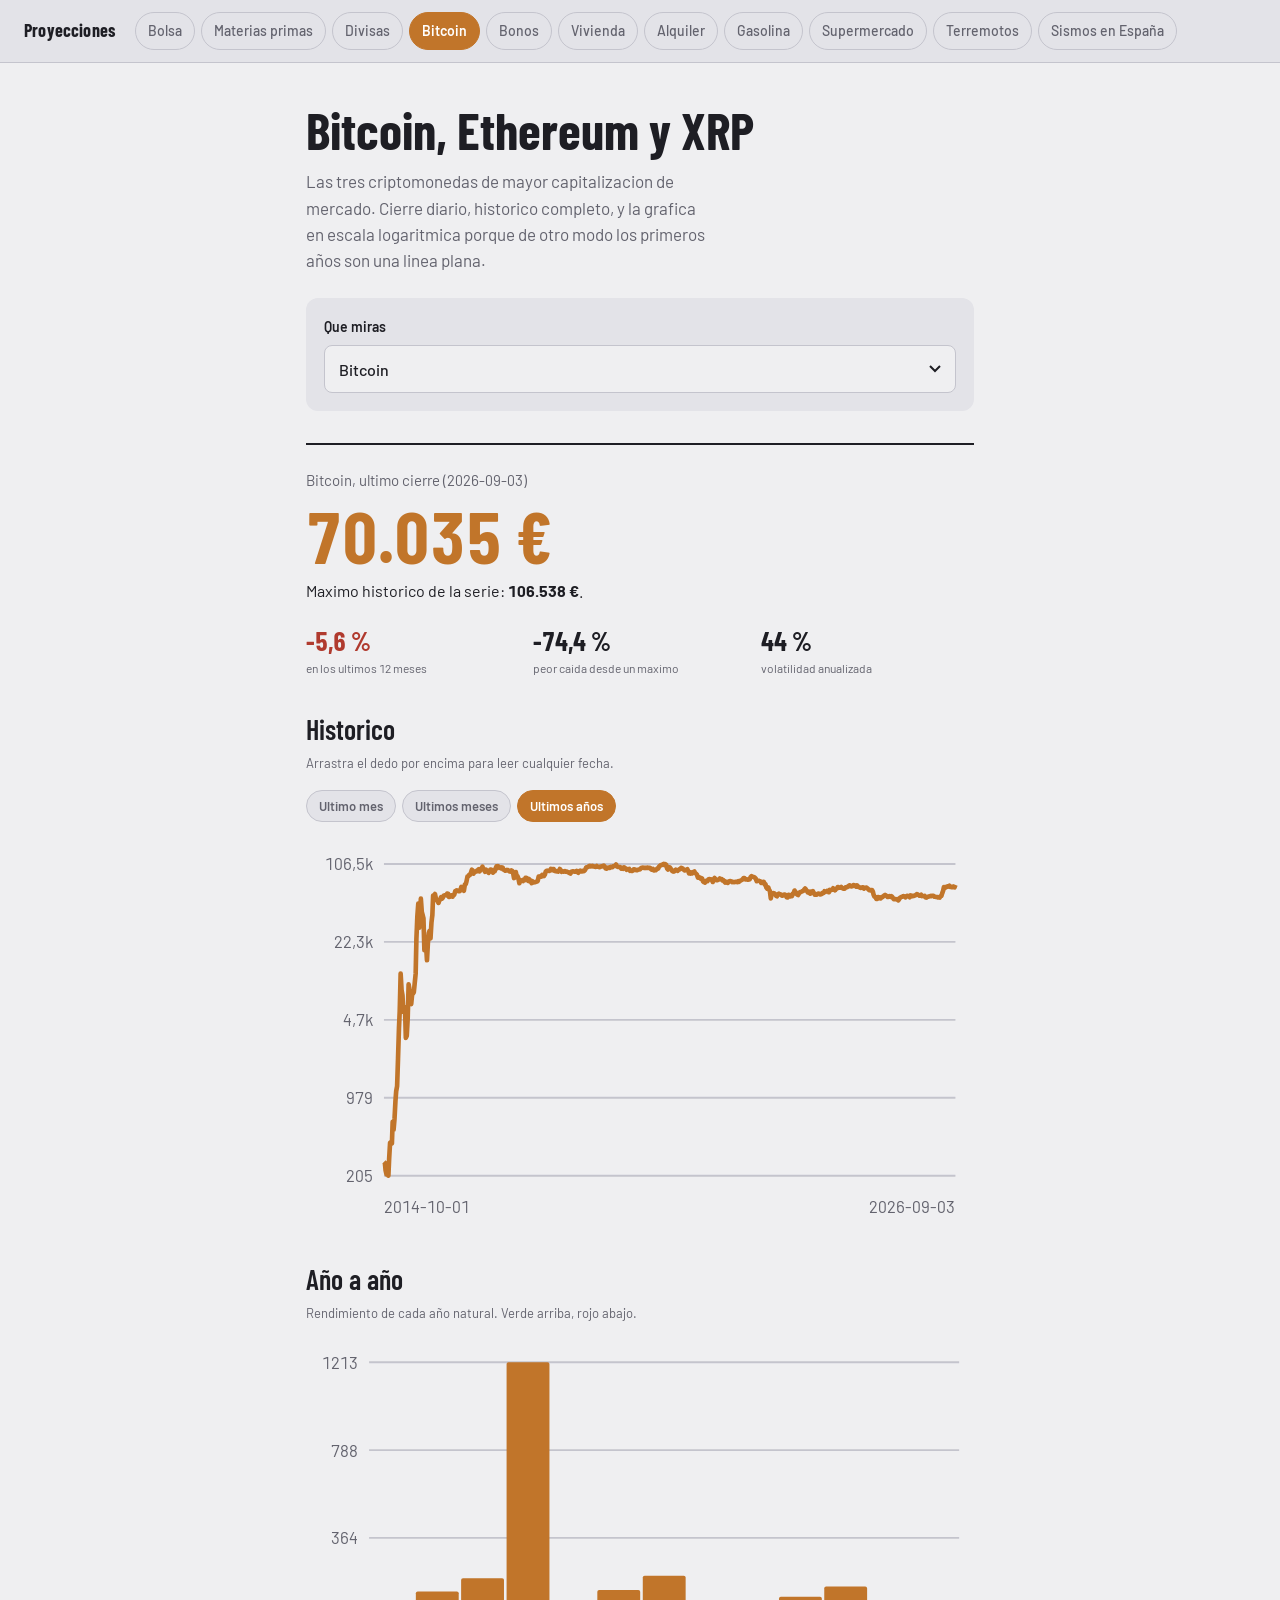
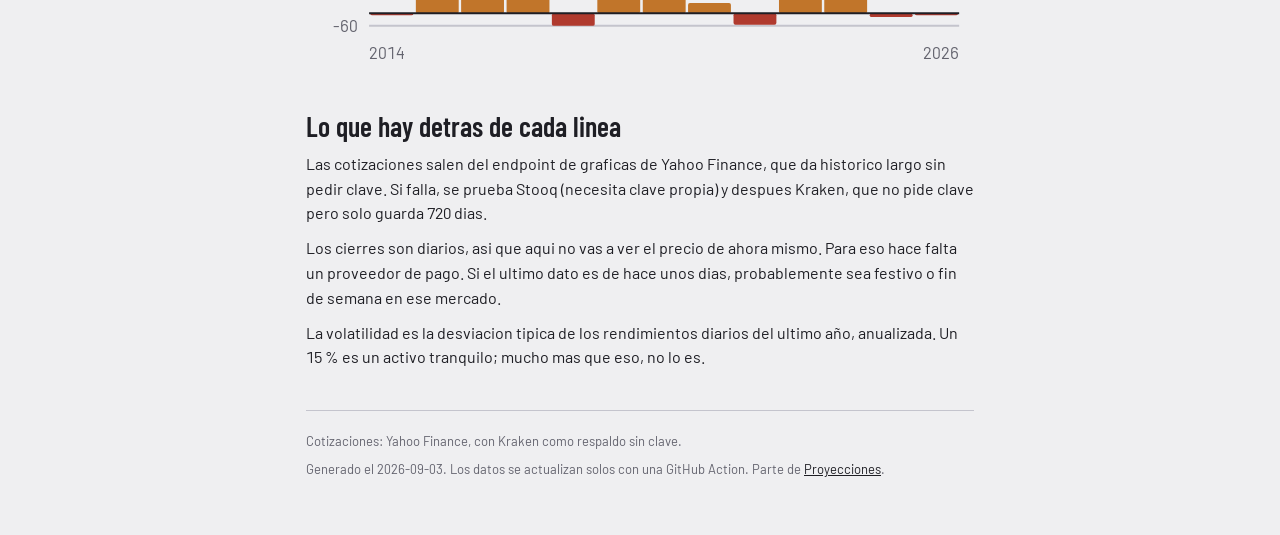
==== commit edfd3070: "Mejorar SEO: og:image, JSON-LD (Dataset + BreadcrumbList) y Twitter Card Cada pagina incluye ahora u" ====
--- a/docs/index.html
+++ b/docs/index.html
@@ -10,7 +10,16 @@
 <meta property="og:title" content="Bitcoin, Ethereum y XRP: cotizacion y grafica interactiva">
 <meta property="og:description" content="Historico de cierre diario de Bitcoin, Ethereum y XRP, las tres criptomonedas de mayor capitalizacion, con graficas interactivas.">
 <meta property="og:locale" content="es_ES">
+<meta property="og:image" content="https://adrianezd.github.io/proyecciones-bitcoin/estatico/og.png">
+<meta property="og:image:width" content="1200">
+<meta property="og:image:height" content="630">
+<meta property="og:url" content="https://adrianezd.github.io/proyecciones-bitcoin">
+<meta name="twitter:card" content="summary_large_image">
+<meta name="twitter:title" content="Bitcoin, Ethereum y XRP: cotizacion y grafica interactiva">
+<meta name="twitter:description" content="Historico de cierre diario de Bitcoin, Ethereum y XRP, las tres criptomonedas de mayor capitalizacion, con graficas interactivas.">
+<meta name="twitter:image" content="https://adrianezd.github.io/proyecciones-bitcoin/estatico/og.png">
 <meta name="robots" content="index, follow, max-image-preview:large">
+<script type="application/ld+json">[{"@context": "https://schema.org", "@type": "Dataset", "name": "Bitcoin, Ethereum y XRP: cotizacion y grafica interactiva", "description": "Historico de cierre diario de Bitcoin, Ethereum y XRP, las tres criptomonedas de mayor capitalizacion, con graficas interactivas.", "url": "https://adrianezd.github.io/proyecciones-bitcoin", "license": "https://creativecommons.org/licenses/by/4.0/", "isAccessibleForFree": true, "inLanguage": "es", "creator": {"@type": "Organization", "name": "Yahoo Finance", "url": "https://finance.yahoo.com"}}, {"@context": "https://schema.org", "@type": "BreadcrumbList", "itemListElement": [{"@type": "ListItem", "position": 1, "name": "Proyecciones", "item": "https://adrianezd.github.io/proyecciones/"}, {"@type": "ListItem", "position": 2, "name": "Bitcoin, Ethereum y XRP: cotizacion y grafica interactiva", "item": "https://adrianezd.github.io/proyecciones-bitcoin"}]}]</script>
 <meta name="color-scheme" content="light">
 <link rel="preconnect" href="https://fonts.googleapis.com">
 <link rel="preconnect" href="https://fonts.gstatic.com" crossorigin>
@@ -80,7 +89,7 @@
 
 <script src="./estatico/grafica.js"></script>
 
-<script id="datos" type="application/json">{"activos": {"bitcoin": {"nombre": "Bitcoin", "unidad": "EUR", "ultimo": 67099.2422, "maximo": 106538.1641, "cambio_ano": -9.51, "peor_caida": -74.4, "volatilidad": 43.3, "log": true, "serie": [{"f": "2014-10-01", "v": 270.138153}, {"f": "2014-12-01", "v": 264.709808}, {"f": "2015-02-01", "v": 227.142212}, {"f": "2015-04-01", "v": 210.65567}, {"f": "2015-06-01", "v": 236.299286}, {"f": "2015-08-01", "v": 204.967926}, {"f": "2015-10-01", "v": 285.449738}, {"f": "2015-12-01", "v": 396.616608}, {"f": "2016-02-01", "v": 402.184143}, {"f": "2016-04-01", "v": 391.373199}, {"f": "2016-06-01", "v": 606.555237}, {"f": "2016-08-01", "v": 515.933289}, {"f": "2016-10-01", "v": 639.106506}, {"f": "2016-12-01", "v": 916.715454}, {"f": "2017-02-01", "v": 1116.549927}, {"f": "2017-04-01", "v": 1236.029419}, {"f": "2017-06-01", "v": 2172.174072}, {"f": "2017-08-01", "v": 3949.773438}, {"f": "2017-10-01", "v": 5551.797852}, {"f": "2017-12-01", "v": 11795.03418}, {"f": "2018-02-01", "v": 8529.861328}, {"f": "2018-04-01", "v": 7650.095215}, {"f": "2018-06-01", "v": 5481.46875}, {"f": "2018-08-01", "v": 6067.402344}, {"f": "2018-10-01", "v": 5583.194336}, {"f": "2018-12-01", "v": 3256.927734}, {"f": "2019-02-01", "v": 3389.312256}, {"f": "2019-04-01", "v": 4771.259277}, {"f": "2019-06-01", "v": 9520.881836}, {"f": "2019-08-01", "v": 8746.569336}, {"f": "2019-10-01", "v": 8245.560547}, {"f": "2019-12-01", "v": 6411.460449}, {"f": "2020-02-01", "v": 7798.025879}, {"f": "2020-04-01", "v": 7911.762695}, {"f": "2020-06-01", "v": 8133.865234}, {"f": "2020-08-01", "v": 9785.023438}, {"f": "2020-10-01", "v": 11801.327148}, {"f": "2020-12-01", "v": 23741.736328}, {"f": "2021-02-01", "v": 37332.503906}, {"f": "2021-04-01", "v": 48047.050781}, {"f": "2021-06-01", "v": 29555.054688}, {"f": "2021-08-01", "v": 39937.78125}, {"f": "2021-10-01", "v": 53060.582031}, {"f": "2021-12-01", "v": 40712.71875}, {"f": "2022-02-01", "v": 38516.011719}, {"f": "2022-04-01", "v": 35770.070312}, {"f": "2022-06-01", "v": 18881.335938}, {"f": "2022-08-01", "v": 19973.794922}, {"f": "2022-10-01", "v": 20732.398438}, {"f": "2022-12-01", "v": 15426.75}, {"f": "2023-02-01", "v": 21885.335938}, {"f": "2023-04-01", "v": 26581.580078}, {"f": "2023-06-01", "v": 27918.685547}, {"f": "2023-08-01", "v": 23916.753906}, {"f": "2023-10-01", "v": 32773.707031}, {"f": "2023-12-01", "v": 38291.835938}, {"f": "2024-02-01", "v": 56633.839844}, {"f": "2024-04-01", "v": 56849.660156}, {"f": "2024-06-01", "v": 58385.769531}, {"f": "2024-08-01", "v": 53315.746094}, {"f": "2024-09-03", "v": 51982.253906}, {"f": "2024-09-05", "v": 50542.585938}, {"f": "2024-09-07", "v": 48817.757812}, {"f": "2024-09-09", "v": 51668.25}, {"f": "2024-09-11", "v": 52081.304688}, {"f": "2024-09-13", "v": 54630.285156}, {"f": "2024-09-15", "v": 53378.125}, {"f": "2024-09-17", "v": 54212.371094}, {"f": "2024-09-19", "v": 56401.007812}, {"f": "2024-09-21", "v": 56752.011719}, {"f": "2024-09-23", "v": 56998.027344}, {"f": "2024-09-25", "v": 56733.800781}, {"f": "2024-09-27", "v": 58891.523438}, {"f": "2024-09-29", "v": 58764.40625}, {"f": "2024-10-01", "v": 54983.457031}, {"f": "2024-10-03", "v": 55060.414062}, {"f": "2024-10-05", "v": 56537.925781}, {"f": "2024-10-07", "v": 56710.355469}, {"f": "2024-10-09", "v": 55368.101562}, {"f": "2024-10-11", "v": 57063.382812}, {"f": "2024-10-13", "v": 57437.484375}, {"f": "2024-10-15", "v": 61600.117188}, {"f": "2024-10-17", "v": 62239.027344}, {"f": "2024-10-19", "v": 62876.625}, {"f": "2024-10-21", "v": 62288.855469}, {"f": "2024-10-23", "v": 61624.300781}, {"f": "2024-10-25", "v": 61702.476562}, {"f": "2024-10-27", "v": 62920.054688}, {"f": "2024-10-29", "v": 67210.609375}, {"f": "2024-10-31", "v": 64512.308594}, {"f": "2024-11-02", "v": 63717.242188}, {"f": "2024-11-04", "v": 62362.378906}, {"f": "2024-11-06", "v": 70484.195312}, {"f": "2024-11-08", "v": 71381.03125}, {"f": "2024-11-10", "v": 75115.976562}, {"f": "2024-11-12", "v": 82847.25}, {"f": "2024-11-14", "v": 82875.171875}, {"f": "2024-11-16", "v": 85882.21875}, {"f": "2024-11-18", "v": 85461.03125}, {"f": "2024-11-20", "v": 89452.804688}, {"f": "2024-11-22", "v": 95022.90625}, {"f": "2024-11-24", "v": 93529.59375}, {"f": "2024-11-26", "v": 87675.34375}, {"f": "2024-11-28", "v": 90577.8125}, {"f": "2024-11-30", "v": 91178.882812}, {"f": "2024-12-02", "v": 91292.335938}, {"f": "2024-12-04", "v": 93955.835938}, {"f": "2024-12-06", "v": 94482.132812}, {"f": "2024-12-08", "v": 95815.53125}, {"f": "2024-12-10", "v": 91798.15625}, {"f": "2024-12-12", "v": 95515.953125}, {"f": "2024-12-14", "v": 96527.335938}, {"f": "2024-12-16", "v": 100818.992188}, {"f": "2024-12-18", "v": 96653.9375}, {"f": "2024-12-20", "v": 93712.257812}, {"f": "2024-12-22", "v": 91152.851562}, {"f": "2024-12-24", "v": 94839.867188}, {"f": "2024-12-26", "v": 91917.90625}, {"f": "2024-12-28", "v": 91258.117188}, {"f": "2024-12-30", "v": 89031.242188}, {"f": "2025-01-01", "v": 91219.304688}, {"f": "2025-01-03", "v": 95134.476562}, {"f": "2025-01-05", "v": 95402.578125}, {"f": "2025-01-07", "v": 93722.125}, {"f": "2025-01-09", "v": 89819.570312}, {"f": "2025-01-11", "v": 92219.640625}, {"f": "2025-01-13", "v": 92086.507812}, {"f": "2025-01-15", "v": 97625.945312}, {"f": "2025-01-17", "v": 101394.828125}, {"f": "2025-01-19", "v": 98330.671875}, {"f": "2025-01-21", "v": 101996.046875}, {"f": "2025-01-23", "v": 99811.539062}, {"f": "2025-01-25", "v": 99704.46875}, {"f": "2025-01-27", "v": 97807.15625}, {"f": "2025-01-29", "v": 99479.070312}, {"f": "2025-01-31", "v": 98832.21875}, {"f": "2025-02-02", "v": 95332.328125}, {"f": "2025-02-04", "v": 94367.03125}, {"f": "2025-02-06", "v": 93010.265625}, {"f": "2025-02-08", "v": 93418.359375}, {"f": "2025-02-10", "v": 94593.257812}, {"f": "2025-02-12", "v": 94189.5}, {"f": "2025-02-14", "v": 92896.695312}, {"f": "2025-02-16", "v": 91693.851562}, {"f": "2025-02-18", "v": 91440.804688}, {"f": "2025-02-20", "v": 93646.851562}, {"f": "2025-02-22", "v": 92339.351562}, {"f": "2025-02-24", "v": 87386.171875}, {"f": "2025-02-26", "v": 80422.1875}, {"f": "2025-02-28", "v": 81297.617188}, {"f": "2025-03-02", "v": 90516.960938}, {"f": "2025-03-04", "v": 82103.734375}, {"f": "2025-03-06", "v": 83396.773438}, {"f": "2025-03-08", "v": 79537.148438}, {"f": "2025-03-10", "v": 72449.382812}, {"f": "2025-03-12", "v": 76910.546875}, {"f": "2025-03-14", "v": 76877.90625}, {"f": "2025-03-16", "v": 75902.789062}, {"f": "2025-03-18", "v": 75619.679688}, {"f": "2025-03-20", "v": 77548.453125}, {"f": "2025-03-22", "v": 77102.203125}, {"f": "2025-03-24", "v": 80998.265625}, {"f": "2025-03-26", "v": 80904.726562}, {"f": "2025-03-28", "v": 77562.554688}, {"f": "2025-03-30", "v": 76068.453125}, {"f": "2025-04-01", "v": 78896.289062}, {"f": "2025-04-03", "v": 75249.03125}, {"f": "2025-04-05", "v": 76192.789062}, {"f": "2025-04-07", "v": 72589.625}, {"f": "2025-04-09", "v": 75397.695312}, {"f": "2025-04-11", "v": 73475.828125}, {"f": "2025-04-13", "v": 73775.84375}, {"f": "2025-04-15", "v": 74074.078125}, {"f": "2025-04-17", "v": 74650.617188}, {"f": "2025-04-19", "v": 74798.046875}, {"f": "2025-04-21", "v": 76009.820312}, {"f": "2025-04-23", "v": 82702.210938}, {"f": "2025-04-25", "v": 83050.929688}, {"f": "2025-04-27", "v": 82643.679688}, {"f": "2025-04-29", "v": 82776.671875}, {"f": "2025-05-01", "v": 85401.414062}, {"f": "2025-05-03", "v": 84840.265625}, {"f": "2025-05-05", "v": 83756.992188}, {"f": "2025-05-07", "v": 85846.242188}, {"f": "2025-05-09", "v": 91525.640625}, {"f": "2025-05-11", "v": 92717.742188}, {"f": "2025-05-13", "v": 93123.539062}, {"f": "2025-05-15", "v": 92694.90625}, {"f": "2025-05-17", "v": 92447.960938}, {"f": "2025-05-19", "v": 94018.96875}, {"f": "2025-05-21", "v": 96784.867188}, {"f": "2025-05-23", "v": 94362.085938}, {"f": "2025-05-25", "v": 95857.367188}, {"f": "2025-05-27", "v": 96136.0}, {"f": "2025-05-29", "v": 92856.46875}, {"f": "2025-05-31", "v": 92211.273438}, {"f": "2025-06-02", "v": 92445.164062}, {"f": "2025-06-04", "v": 91701.4375}, {"f": "2025-06-06", "v": 91566.515625}, {"f": "2025-06-08", "v": 92747.28125}, {"f": "2025-06-10", "v": 96398.671875}, {"f": "2025-06-11", "v": 94425.53125}, {"f": "2025-06-12", "v": 91251.835938}, {"f": "2025-06-13", "v": 91857.59375}, {"f": "2025-06-14", "v": 91322.015625}, {"f": "2025-06-15", "v": 91390.953125}, {"f": "2025-06-16", "v": 92432.273438}, {"f": "2025-06-17", "v": 91100.875}, {"f": "2025-06-18", "v": 91393.335938}, {"f": "2025-06-19", "v": 90937.148438}, {"f": "2025-06-20", "v": 89639.242188}, {"f": "2025-06-21", "v": 88730.492188}, {"f": "2025-06-22", "v": 87815.1875}, {"f": "2025-06-23", "v": 91030.742188}, {"f": "2025-06-24", "v": 91320.984375}, {"f": "2025-06-25", "v": 91888.890625}, {"f": "2025-06-26", "v": 91468.664062}, {"f": "2025-06-27", "v": 91367.851562}, {"f": "2025-06-28", "v": 91572.0}, {"f": "2025-06-29", "v": 92424.710938}, {"f": "2025-06-30", "v": 90897.367188}, {"f": "2025-07-01", "v": 89534.898438}, {"f": "2025-07-02", "v": 92266.226562}, {"f": "2025-07-03", "v": 93161.96875}, {"f": "2025-07-04", "v": 91720.289062}, {"f": "2025-07-05", "v": 91887.40625}, {"f": "2025-07-06", "v": 92723.5}, {"f": "2025-07-07", "v": 92275.585938}, {"f": "2025-07-08", "v": 92931.320312}, {"f": "2025-07-09", "v": 94822.609375}, {"f": "2025-07-10", "v": 99117.328125}, {"f": "2025-07-11", "v": 100535.789062}, {"f": "2025-07-12", "v": 100465.835938}, {"f": "2025-07-13", "v": 101941.601562}, {"f": "2025-07-14", "v": 102739.242188}, {"f": "2025-07-15", "v": 101463.398438}, {"f": "2025-07-16", "v": 102048.382812}, {"f": "2025-07-17", "v": 102701.28125}, {"f": "2025-07-18", "v": 101476.875}, {"f": "2025-07-19", "v": 101422.484375}, {"f": "2025-07-20", "v": 100863.546875}, {"f": "2025-07-21", "v": 100418.554688}, {"f": "2025-07-22", "v": 102228.65625}, {"f": "2025-07-23", "v": 100867.609375}, {"f": "2025-07-24", "v": 100697.789062}, {"f": "2025-07-25", "v": 100145.421875}, {"f": "2025-07-26", "v": 100410.601562}, {"f": "2025-07-27", "v": 101609.929688}, {"f": "2025-07-28", "v": 101689.21875}, {"f": "2025-07-29", "v": 102088.03125}, {"f": "2025-07-30", "v": 103105.945312}, {"f": "2025-07-31", "v": 101349.085938}, {"f": "2025-08-01", "v": 97744.242188}, {"f": "2025-08-02", "v": 97071.632812}, {"f": "2025-08-03", "v": 98567.796875}, {"f": "2025-08-04", "v": 99324.070312}, {"f": "2025-08-05", "v": 98579.742188}, {"f": "2025-08-06", "v": 98625.695312}, {"f": "2025-08-07", "v": 100626.8125}, {"f": "2025-08-08", "v": 100188.9375}, {"f": "2025-08-09", "v": 100004.609375}, {"f": "2025-08-10", "v": 102429.75}, {"f": "2025-08-11", "v": 102209.84375}, {"f": "2025-08-12", "v": 102908.867188}, {"f": "2025-08-13", "v": 105310.789062}, {"f": "2025-08-14", "v": 101591.226562}, {"f": "2025-08-15", "v": 100299.046875}, {"f": "2025-08-16", "v": 100378.5}, {"f": "2025-08-17", "v": 100331.460938}, {"f": "2025-08-18", "v": 99632.882812}, {"f": "2025-08-19", "v": 96921.867188}, {"f": "2025-08-20", "v": 98083.15625}, {"f": "2025-08-21", "v": 96810.320312}, {"f": "2025-08-22", "v": 99683.664062}, {"f": "2025-08-23", "v": 98425.492188}, {"f": "2025-08-24", "v": 96903.601562}, {"f": "2025-08-25", "v": 94814.640625}, {"f": "2025-08-26", "v": 96073.695312}, {"f": "2025-08-27", "v": 95489.257812}, {"f": "2025-08-28", "v": 96367.726562}, {"f": "2025-08-29", "v": 92773.765625}, {"f": "2025-08-30", "v": 93101.84375}, {"f": "2025-08-31", "v": 92587.195312}, {"f": "2025-09-01", "v": 93255.976562}, {"f": "2025-09-02", "v": 95591.695312}, {"f": "2025-09-03", "v": 95807.90625}, {"f": "2025-09-04", "v": 94986.453125}, {"f": "2025-09-05", "v": 94398.242188}, {"f": "2025-09-06", "v": 94076.445312}, {"f": "2025-09-07", "v": 94914.914062}, {"f": "2025-09-08", "v": 95230.460938}, {"f": "2025-09-09", "v": 95307.3125}, {"f": "2025-09-10", "v": 97376.90625}, {"f": "2025-09-11", "v": 98450.078125}, {"f": "2025-09-12", "v": 98930.15625}, {"f": "2025-09-13", "v": 98815.804688}, {"f": "2025-09-14", "v": 98423.804688}, {"f": "2025-09-15", "v": 98143.148438}, {"f": "2025-09-16", "v": 98425.546875}, {"f": "2025-09-17", "v": 98488.796875}, {"f": "2025-09-18", "v": 99360.34375}, {"f": "2025-09-19", "v": 98495.765625}, {"f": "2025-09-20", "v": 98503.570312}, {"f": "2025-09-21", "v": 98247.945312}, {"f": "2025-09-22", "v": 95545.453125}, {"f": "2025-09-23", "v": 94801.117188}, {"f": "2025-09-24", "v": 96514.0625}, {"f": "2025-09-25", "v": 93510.203125}, {"f": "2025-09-26", "v": 93735.570312}, {"f": "2025-09-27", "v": 93729.25}, {"f": "2025-09-28", "v": 95791.078125}, {"f": "2025-09-29", "v": 97522.210938}, {"f": "2025-09-30", "v": 97197.226562}, {"f": "2025-10-01", "v": 101124.601562}, {"f": "2025-10-02", "v": 102929.648438}, {"f": "2025-10-03", "v": 104123.03125}, {"f": "2025-10-04", "v": 104302.789062}, {"f": "2025-10-05", "v": 105457.53125}, {"f": "2025-10-06", "v": 106538.164062}, {"f": "2025-10-07", "v": 104223.867188}, {"f": "2025-10-08", "v": 106073.835938}, {"f": "2025-10-09", "v": 105232.609375}, {"f": "2025-10-10", "v": 97430.8125}, {"f": "2025-10-11", "v": 95351.398438}, {"f": "2025-10-12", "v": 99273.226562}, {"f": "2025-10-13", "v": 99666.25}, {"f": "2025-10-14", "v": 97488.265625}, {"f": "2025-10-15", "v": 95126.515625}, {"f": "2025-10-16", "v": 92473.421875}, {"f": "2025-10-17", "v": 91306.34375}, {"f": "2025-10-18", "v": 91960.460938}, {"f": "2025-10-19", "v": 93212.570312}, {"f": "2025-10-20", "v": 94974.101562}, {"f": "2025-10-21", "v": 93515.539062}, {"f": "2025-10-22", "v": 92777.273438}, {"f": "2025-10-23", "v": 94747.25}, {"f": "2025-10-24", "v": 95511.492188}, {"f": "2025-10-25", "v": 96034.328125}, {"f": "2025-10-26", "v": 98418.257812}, {"f": "2025-10-27", "v": 97947.25}, {"f": "2025-10-28", "v": 96901.929688}, {"f": "2025-10-29", "v": 94846.648438}, {"f": "2025-10-30", "v": 93595.59375}, {"f": "2025-10-31", "v": 94452.75}, {"f": "2025-11-01", "v": 94935.9375}, {"f": "2025-11-02", "v": 95978.992188}, {"f": "2025-11-03", "v": 92500.71875}, {"f": "2025-11-04", "v": 88446.335938}, {"f": "2025-11-05", "v": 90373.742188}, {"f": "2025-11-06", "v": 87714.5625}, {"f": "2025-11-07", "v": 89349.523438}, {"f": "2025-11-08", "v": 88407.132812}, {"f": "2025-11-09", "v": 90719.359375}, {"f": "2025-11-10", "v": 91712.390625}, {"f": "2025-11-11", "v": 88891.96875}, {"f": "2025-11-12", "v": 87702.796875}, {"f": "2025-11-13", "v": 85723.390625}, {"f": "2025-11-14", "v": 81205.882812}, {"f": "2025-11-15", "v": 82206.953125}, {"f": "2025-11-16", "v": 81084.390625}, {"f": "2025-11-17", "v": 79459.421875}, {"f": "2025-11-18", "v": 80265.070312}, {"f": "2025-11-19", "v": 79264.0625}, {"f": "2025-11-20", "v": 75112.453125}, {"f": "2025-11-21", "v": 73892.75}, {"f": "2025-11-22", "v": 73482.648438}, {"f": "2025-11-23", "v": 75434.59375}, {"f": "2025-11-24", "v": 76621.40625}, {"f": "2025-11-25", "v": 75522.179688}, {"f": "2025-11-26", "v": 78019.953125}, {"f": "2025-11-27", "v": 78692.828125}, {"f": "2025-11-28", "v": 78402.140625}, {"f": "2025-11-29", "v": 78343.921875}, {"f": "2025-11-30", "v": 77918.898438}, {"f": "2025-12-01", "v": 74372.164062}, {"f": "2025-12-02", "v": 78557.890625}, {"f": "2025-12-03", "v": 80168.382812}, {"f": "2025-12-04", "v": 79136.664062}, {"f": "2025-12-05", "v": 76757.351562}, {"f": "2025-12-06", "v": 76668.09375}, {"f": "2025-12-07", "v": 77663.148438}, {"f": "2025-12-08", "v": 77869.0}, {"f": "2025-12-09", "v": 79714.21875}, {"f": "2025-12-10", "v": 78640.273438}, {"f": "2025-12-11", "v": 78794.3125}, {"f": "2025-12-12", "v": 76868.414062}, {"f": "2025-12-13", "v": 76935.039062}, {"f": "2025-12-14", "v": 75125.25}, {"f": "2025-12-15", "v": 73526.382812}, {"f": "2025-12-16", "v": 74765.6875}, {"f": "2025-12-17", "v": 73366.3125}, {"f": "2025-12-18", "v": 72890.375}, {"f": "2025-12-19", "v": 75221.695312}, {"f": "2025-12-20", "v": 75433.585938}, {"f": "2025-12-21", "v": 75677.835938}, {"f": "2025-12-22", "v": 75223.507812}, {"f": "2025-12-23", "v": 74112.296875}, {"f": "2025-12-24", "v": 74408.3125}, {"f": "2025-12-25", "v": 74027.921875}, {"f": "2025-12-26", "v": 74150.78125}, {"f": "2025-12-27", "v": 74569.757812}, {"f": "2025-12-28", "v": 74610.039062}, {"f": "2025-12-29", "v": 74005.8125}, {"f": "2025-12-30", "v": 75287.914062}, {"f": "2025-12-31", "v": 74586.570312}, {"f": "2026-01-01", "v": 75510.03125}, {"f": "2026-01-02", "v": 76704.835938}, {"f": "2026-01-03", "v": 77257.335938}, {"f": "2026-01-04", "v": 78096.648438}, {"f": "2026-01-05", "v": 80141.148438}, {"f": "2026-01-06", "v": 80197.929688}, {"f": "2026-01-07", "v": 78196.671875}, {"f": "2026-01-08", "v": 78081.335938}, {"f": "2026-01-09", "v": 77793.203125}, {"f": "2026-01-10", "v": 77684.523438}, {"f": "2026-01-11", "v": 78138.320312}, {"f": "2026-01-12", "v": 78159.867188}, {"f": "2026-01-13", "v": 81877.5}, {"f": "2026-01-14", "v": 83236.703125}, {"f": "2026-01-15", "v": 82307.796875}, {"f": "2026-01-16", "v": 82333.101562}, {"f": "2026-01-17", "v": 81936.765625}, {"f": "2026-01-18", "v": 80549.578125}, {"f": "2026-01-19", "v": 79517.609375}, {"f": "2026-01-20", "v": 75304.742188}, {"f": "2026-01-21", "v": 76567.367188}, {"f": "2026-01-22", "v": 76112.6875}, {"f": "2026-01-23", "v": 75681.078125}, {"f": "2026-01-24", "v": 75332.4375}, {"f": "2026-01-25", "v": 72992.585938}, {"f": "2026-01-26", "v": 74336.820312}, {"f": "2026-01-27", "v": 74125.945312}, {"f": "2026-01-28", "v": 74445.304688}, {"f": "2026-01-29", "v": 70655.6875}, {"f": "2026-01-30", "v": 70972.28125}, {"f": "2026-01-31", "v": 66326.03125}, {"f": "2026-02-01", "v": 64977.898438}, {"f": "2026-02-02", "v": 66692.742188}, {"f": "2026-02-03", "v": 64010.792969}, {"f": "2026-02-04", "v": 61872.949219}, {"f": "2026-02-05", "v": 53242.796875}, {"f": "2026-02-06", "v": 59703.96875}, {"f": "2026-02-07", "v": 58626.40625}, {"f": "2026-02-08", "v": 59411.566406}, {"f": "2026-02-09", "v": 58907.554688}, {"f": "2026-02-10", "v": 57865.96875}, {"f": "2026-02-11", "v": 56415.277344}, {"f": "2026-02-12", "v": 55793.230469}, {"f": "2026-02-13", "v": 58012.386719}, {"f": "2026-02-14", "v": 58766.523438}, {"f": "2026-02-15", "v": 57965.949219}, {"f": "2026-02-16", "v": 58093.226562}, {"f": "2026-02-17", "v": 56950.539062}, {"f": "2026-02-18", "v": 56344.085938}, {"f": "2026-02-19", "v": 56895.617188}, {"f": "2026-02-20", "v": 57685.597656}, {"f": "2026-02-21", "v": 57720.777344}, {"f": "2026-02-22", "v": 57179.425781}, {"f": "2026-02-23", "v": 54792.667969}, {"f": "2026-02-24", "v": 54423.882812}, {"f": "2026-02-25", "v": 57526.816406}, {"f": "2026-02-26", "v": 57148.25}, {"f": "2026-02-27", "v": 55746.011719}, {"f": "2026-02-28", "v": 56689.6875}, {"f": "2026-03-01", "v": 55904.140625}, {"f": "2026-03-02", "v": 58809.472656}, {"f": "2026-03-03", "v": 58819.132812}, {"f": "2026-03-04", "v": 62493.144531}, {"f": "2026-03-05", "v": 61034.804688}, {"f": "2026-03-06", "v": 58624.636719}, {"f": "2026-03-07", "v": 57908.722656}, {"f": "2026-03-08", "v": 57242.835938}, {"f": "2026-03-09", "v": 58884.878906}, {"f": "2026-03-10", "v": 60221.0625}, {"f": "2026-03-11", "v": 60821.71875}, {"f": "2026-03-12", "v": 61186.839844}, {"f": "2026-03-13", "v": 61894.511719}, {"f": "2026-03-14", "v": 62122.941406}, {"f": "2026-03-15", "v": 63652.527344}, {"f": "2026-03-16", "v": 65105.636719}, {"f": "2026-03-17", "v": 64061.585938}, {"f": "2026-03-18", "v": 62152.078125}, {"f": "2026-03-19", "v": 60391.714844}, {"f": "2026-03-20", "v": 60945.617188}, {"f": "2026-03-21", "v": 59297.980469}, {"f": "2026-03-22", "v": 58679.054688}, {"f": "2026-03-23", "v": 61090.316406}, {"f": "2026-03-24", "v": 60719.261719}, {"f": "2026-03-25", "v": 61678.769531}, {"f": "2026-03-26", "v": 59639.859375}, {"f": "2026-03-27", "v": 57473.617188}, {"f": "2026-03-28", "v": 57451.957031}, {"f": "2026-03-29", "v": 57391.792969}, {"f": "2026-03-30", "v": 58212.027344}, {"f": "2026-03-31", "v": 58955.769531}, {"f": "2026-04-01", "v": 58739.808594}, {"f": "2026-04-02", "v": 57954.734375}, {"f": "2026-04-03", "v": 58092.378906}, {"f": "2026-04-04", "v": 58409.382812}, {"f": "2026-04-05", "v": 59933.199219}, {"f": "2026-04-06", "v": 59668.761719}, {"f": "2026-04-07", "v": 61560.089844}, {"f": "2026-04-08", "v": 61001.863281}, {"f": "2026-04-09", "v": 61383.808594}, {"f": "2026-04-10", "v": 62213.109375}, {"f": "2026-04-11", "v": 62298.417969}, {"f": "2026-04-12", "v": 60602.347656}, {"f": "2026-04-13", "v": 63300.246094}, {"f": "2026-04-14", "v": 62875.667969}, {"f": "2026-04-15", "v": 63356.683594}, {"f": "2026-04-16", "v": 63792.359375}, {"f": "2026-04-17", "v": 65514.425781}, {"f": "2026-04-18", "v": 64332.820312}, {"f": "2026-04-19", "v": 62915.125}, {"f": "2026-04-20", "v": 64384.210938}, {"f": "2026-04-21", "v": 65014.3125}, {"f": "2026-04-22", "v": 66806.171875}, {"f": "2026-04-23", "v": 66990.085938}, {"f": "2026-04-24", "v": 66072.789062}, {"f": "2026-04-25", "v": 66204.914062}, {"f": "2026-04-26", "v": 67195.484375}, {"f": "2026-04-27", "v": 65994.65625}, {"f": "2026-04-28", "v": 65158.582031}, {"f": "2026-04-29", "v": 64848.234375}, {"f": "2026-04-30", "v": 65056.984375}, {"f": "2026-05-01", "v": 66692.007812}, {"f": "2026-05-02", "v": 67065.054688}, {"f": "2026-05-03", "v": 66980.148438}, {"f": "2026-05-04", "v": 68277.125}, {"f": "2026-05-05", "v": 69080.867188}, {"f": "2026-05-06", "v": 69314.125}, {"f": "2026-05-07", "v": 68203.242188}, {"f": "2026-05-08", "v": 67995.328125}, {"f": "2026-05-09", "v": 68436.679688}, {"f": "2026-05-10", "v": 69802.40625}, {"f": "2026-05-11", "v": 69381.6875}, {"f": "2026-05-12", "v": 68579.78125}, {"f": "2026-05-13", "v": 67665.953125}, {"f": "2026-05-14", "v": 69500.554688}, {"f": "2026-05-15", "v": 68028.117188}, {"f": "2026-05-16", "v": 67198.265625}, {"f": "2026-05-17", "v": 66668.453125}, {"f": "2026-05-18", "v": 66027.296875}, {"f": "2026-05-19", "v": 66125.203125}, {"f": "2026-05-20", "v": 66631.1875}, {"f": "2026-05-21", "v": 66737.65625}, {"f": "2026-05-22", "v": 65028.441406}, {"f": "2026-05-23", "v": 66074.960938}, {"f": "2026-05-24", "v": 66125.40625}, {"f": "2026-05-25", "v": 66415.375}, {"f": "2026-05-26", "v": 65162.96875}, {"f": "2026-05-27", "v": 63994.65625}, {"f": "2026-05-28", "v": 63108.707031}, {"f": "2026-05-29", "v": 62913.199219}, {"f": "2026-05-30", "v": 63236.441406}, {"f": "2026-05-31", "v": 63162.203125}, {"f": "2026-06-01", "v": 61294.707031}, {"f": "2026-06-02", "v": 57391.828125}, {"f": "2026-06-03", "v": 55141.71875}, {"f": "2026-06-04", "v": 54942.40625}, {"f": "2026-06-05", "v": 52870.515625}, {"f": "2026-06-06", "v": 52826.765625}, {"f": "2026-06-07", "v": 54885.390625}, {"f": "2026-06-08", "v": 54729.003906}, {"f": "2026-06-09", "v": 53440.226562}, {"f": "2026-06-10", "v": 53270.632812}, {"f": "2026-06-11", "v": 54909.3125}, {"f": "2026-06-12", "v": 54904.054688}, {"f": "2026-06-13", "v": 55682.058594}, {"f": "2026-06-14", "v": 56631.523438}, {"f": "2026-06-15", "v": 57188.746094}, {"f": "2026-06-16", "v": 56504.523438}, {"f": "2026-06-17", "v": 55981.753906}, {"f": "2026-06-18", "v": 54891.136719}, {"f": "2026-06-19", "v": 55361.222656}, {"f": "2026-06-20", "v": 55994.511719}, {"f": "2026-06-21", "v": 55168.933594}, {"f": "2026-06-22", "v": 55968.390625}, {"f": "2026-06-23", "v": 55072.40625}, {"f": "2026-06-24", "v": 53721.890625}, {"f": "2026-06-25", "v": 52564.75}, {"f": "2026-06-26", "v": 52682.421875}, {"f": "2026-06-27", "v": 52627.523438}, {"f": "2026-06-28", "v": 52289.21875}, {"f": "2026-06-29", "v": 52657.164062}, {"f": "2026-06-30", "v": 51308.394531}, {"f": "2026-07-01", "v": 52738.742188}, {"f": "2026-07-02", "v": 53827.550781}, {"f": "2026-07-03", "v": 54664.320312}, {"f": "2026-07-04", "v": 55163.972656}, {"f": "2026-07-05", "v": 55564.363281}, {"f": "2026-07-06", "v": 55932.347656}, {"f": "2026-07-07", "v": 55516.945312}, {"f": "2026-07-08", "v": 54508.0}, {"f": "2026-07-09", "v": 55271.382812}, {"f": "2026-07-10", "v": 56158.640625}, {"f": "2026-07-11", "v": 55890.703125}, {"f": "2026-07-12", "v": 55907.222656}, {"f": "2026-07-13", "v": 54675.574219}, {"f": "2026-07-14", "v": 56857.320312}, {"f": "2026-07-15", "v": 56420.003906}, {"f": "2026-07-16", "v": 55734.796875}, {"f": "2026-07-17", "v": 55856.5625}, {"f": "2026-07-18", "v": 56655.234375}, {"f": "2026-07-19", "v": 56608.59375}, {"f": "2026-07-20", "v": 57140.785156}, {"f": "2026-07-21", "v": 58325.390625}, {"f": "2026-07-22", "v": 57924.726562}, {"f": "2026-07-23", "v": 57177.058594}, {"f": "2026-07-24", "v": 56344.613281}, {"f": "2026-07-25", "v": 56530.402344}, {"f": "2026-07-26", "v": 57341.144531}, {"f": "2026-07-27", "v": 56051.527344}, {"f": "2026-07-28", "v": 56094.578125}, {"f": "2026-07-29", "v": 55732.269531}, {"f": "2026-07-30", "v": 56169.269531}, {"f": "2026-07-31", "v": 54447.835938}, {"f": "2026-08-01", "v": 54404.125}, {"f": "2026-08-02", "v": 54991.34375}, {"f": "2026-08-03", "v": 55149.359375}, {"f": "2026-08-04", "v": 55545.09375}, {"f": "2026-08-05", "v": 55894.148438}, {"f": "2026-08-06", "v": 55763.449219}, {"f": "2026-08-07", "v": 56119.546875}, {"f": "2026-08-08", "v": 56150.796875}, {"f": "2026-08-09", "v": 56115.53125}, {"f": "2026-08-10", "v": 55351.808594}, {"f": "2026-08-11", "v": 55054.414062}, {"f": "2026-08-12", "v": 54996.984375}, {"f": "2026-08-13", "v": 54970.378906}, {"f": "2026-08-14", "v": 54442.402344}, {"f": "2026-08-15", "v": 54476.898438}, {"f": "2026-08-16", "v": 54276.570312}, {"f": "2026-08-17", "v": 55691.667969}, {"f": "2026-08-18", "v": 55873.527344}, {"f": "2026-08-19", "v": 59331.40625}, {"f": "2026-08-20", "v": 62487.195312}, {"f": "2026-08-21", "v": 67070.585938}, {"f": "2026-08-22", "v": 65998.820312}, {"f": "2026-08-23", "v": 66559.046875}, {"f": "2026-08-24", "v": 67676.429688}, {"f": "2026-08-25", "v": 67296.796875}, {"f": "2026-08-26", "v": 67802.367188}, {"f": "2026-08-27", "v": 68869.15625}, {"f": "2026-08-28", "v": 67184.820312}, {"f": "2026-08-29", "v": 67552.273438}, {"f": "2026-08-30", "v": 67019.195312}, {"f": "2026-08-31", "v": 67608.539062}, {"f": "2026-09-01", "v": 66781.289062}, {"f": "2026-09-02", "v": 66723.84375}, {"f": "2026-09-03", "v": 67099.242188}], "anual": [{"anio": 2014, "rendimiento": -2.0}, {"anio": 2015, "rendimiento": 105.8}, {"anio": 2016, "rendimiento": 169.0}, {"anio": 2017, "rendimiento": 1212.7}, {"anio": 2018, "rendimiento": -60.4}, {"anio": 2019, "rendimiento": 112.3}, {"anio": 2020, "rendimiento": 181.7}, {"anio": 2021, "rendimiento": 49.0}, {"anio": 2022, "rendimiento": -55.0}, {"anio": 2023, "rendimiento": 79.7}, {"anio": 2024, "rendimiento": 129.0}, {"anio": 2025, "rendimiento": -18.2}, {"anio": 2026, "rendimiento": -11.1}]}, "ethereum": {"nombre": "Ethereum", "unidad": "EUR", "ultimo": 2068.99, "maximo": 4120.73, "cambio_ano": -16.74, "peor_caida": -93.3, "volatilidad": 62.9, "log": true, "serie": [{"f": "2017-11-06", "v": 264.072021}, {"f": "2017-11-27", "v": 392.925934}, {"f": "2017-12-18", "v": 585.877808}, {"f": "2018-01-08", "v": 1121.22229}, {"f": "2018-01-29", "v": 670.642761}, {"f": "2018-02-19", "v": 687.564087}, {"f": "2018-03-12", "v": 438.635162}, {"f": "2018-04-02", "v": 326.412384}, {"f": "2018-04-23", "v": 568.242981}, {"f": "2018-05-14", "v": 608.048462}, {"f": "2018-06-04", "v": 446.812347}, {"f": "2018-06-25", "v": 388.694977}, {"f": "2018-07-16", "v": 391.564026}, {"f": "2018-08-06", "v": 280.496796}, {"f": "2018-08-27", "v": 253.855637}, {"f": "2018-09-17", "v": 207.976395}, {"f": "2018-10-08", "v": 169.405807}, {"f": "2018-10-29", "v": 182.019165}, {"f": "2018-11-19", "v": 102.730324}, {"f": "2018-12-10", "v": 75.399658}, {"f": "2018-12-31", "v": 138.242615}, {"f": "2019-01-21", "v": 99.369003}, {"f": "2019-02-11", "v": 118.265739}, {"f": "2019-03-04", "v": 121.759949}, {"f": "2019-03-25", "v": 126.087357}, {"f": "2019-04-15", "v": 151.234787}, {"f": "2019-05-06", "v": 166.718781}, {"f": "2019-05-27", "v": 241.851578}, {"f": "2019-06-17", "v": 270.421783}, {"f": "2019-07-08", "v": 201.899979}, {"f": "2019-07-29", "v": 200.45842}, {"f": "2019-08-19", "v": 167.653687}, {"f": "2019-09-09", "v": 171.236862}, {"f": "2019-09-30", "v": 157.548553}, {"f": "2019-10-21", "v": 166.223511}, {"f": "2019-11-11", "v": 167.460159}, {"f": "2019-12-02", "v": 136.773865}, {"f": "2019-12-23", "v": 120.513527}, {"f": "2020-01-13", "v": 150.502441}, {"f": "2020-02-03", "v": 208.737946}, {"f": "2020-02-24", "v": 198.1465}, {"f": "2020-03-16", "v": 115.322289}, {"f": "2020-04-06", "v": 147.416473}, {"f": "2020-04-27", "v": 192.483673}, {"f": "2020-05-18", "v": 185.524643}, {"f": "2020-06-08", "v": 208.080444}, {"f": "2020-06-29", "v": 202.410675}, {"f": "2020-07-20", "v": 265.703949}, {"f": "2020-08-10", "v": 365.9888}, {"f": "2020-08-31", "v": 298.573792}, {"f": "2020-09-21", "v": 307.224121}, {"f": "2020-10-12", "v": 322.794434}, {"f": "2020-11-02", "v": 381.374725}, {"f": "2020-11-23", "v": 480.960632}, {"f": "2020-12-14", "v": 522.679749}, {"f": "2021-01-04", "v": 1035.713745}, {"f": "2021-01-25", "v": 1084.734741}, {"f": "2021-02-15", "v": 1596.388916}, {"f": "2021-03-08", "v": 1551.903198}, {"f": "2021-03-29", "v": 1778.742065}, {"f": "2021-04-19", "v": 1915.747314}, {"f": "2021-05-10", "v": 2952.714844}, {"f": "2021-05-31", "v": 2231.466797}, {"f": "2021-06-21", "v": 1657.019531}, {"f": "2021-07-12", "v": 1604.692871}, {"f": "2021-08-02", "v": 2565.343506}, {"f": "2021-08-23", "v": 2735.094727}, {"f": "2021-09-13", "v": 2838.550781}, {"f": "2021-10-04", "v": 2962.098633}, {"f": "2021-10-25", "v": 3710.560791}, {"f": "2021-11-15", "v": 3786.753662}, {"f": "2021-12-06", "v": 3655.332275}, {"f": "2021-12-27", "v": 3367.267578}, {"f": "2022-01-17", "v": 2235.25293}, {"f": "2022-02-07", "v": 2537.263428}, {"f": "2022-02-28", "v": 2349.742676}, {"f": "2022-03-21", "v": 2997.369873}, {"f": "2022-04-11", "v": 2768.209473}, {"f": "2022-05-02", "v": 2390.242676}, {"f": "2022-05-23", "v": 1688.792969}, {"f": "2022-06-13", "v": 1074.994873}, {"f": "2022-07-04", "v": 1149.167358}, {"f": "2022-07-25", "v": 1646.847778}, {"f": "2022-08-15", "v": 1613.026245}, {"f": "2022-09-05", "v": 1749.460327}, {"f": "2022-09-26", "v": 1302.700073}, {"f": "2022-10-17", "v": 1382.456177}, {"f": "2022-11-07", "v": 1183.151123}, {"f": "2022-11-28", "v": 1214.238892}, {"f": "2022-12-19", "v": 1147.690552}, {"f": "2023-01-09", "v": 1434.459961}, {"f": "2023-01-30", "v": 1512.284424}, {"f": "2023-02-20", "v": 1554.762817}, {"f": "2023-03-13", "v": 1671.774658}, {"f": "2023-04-03", "v": 1703.816528}, {"f": "2023-04-24", "v": 1704.600098}, {"f": "2023-05-15", "v": 1667.311157}, {"f": "2023-06-05", "v": 1631.077759}, {"f": "2023-06-26", "v": 1776.218384}, {"f": "2023-07-17", "v": 1698.073486}, {"f": "2023-08-07", "v": 1680.732422}, {"f": "2023-08-28", "v": 1516.543701}, {"f": "2023-09-18", "v": 1484.590454}, {"f": "2023-10-09", "v": 1480.71167}, {"f": "2023-10-30", "v": 1765.044312}, {"f": "2023-11-20", "v": 1886.035522}, {"f": "2023-12-11", "v": 2016.044678}, {"f": "2024-01-01", "v": 2031.559326}, {"f": "2024-01-22", "v": 2081.8396}, {"f": "2024-02-12", "v": 2669.718018}, {"f": "2024-03-04", "v": 3546.785645}, {"f": "2024-03-25", "v": 3379.717041}, {"f": "2024-04-15", "v": 2953.031494}, {"f": "2024-05-06", "v": 2719.273438}, {"f": "2024-05-27", "v": 3483.845947}, {"f": "2024-06-17", "v": 3198.576416}, {"f": "2024-07-08", "v": 2980.053223}, {"f": "2024-07-29", "v": 2462.191895}, {"f": "2024-08-19", "v": 2456.897461}, {"f": "2024-09-03", "v": 2190.948975}, {"f": "2024-09-06", "v": 2005.269409}, {"f": "2024-09-09", "v": 2137.138672}, {"f": "2024-09-12", "v": 2131.781982}, {"f": "2024-09-15", "v": 2093.26123}, {"f": "2024-09-18", "v": 2132.192139}, {"f": "2024-09-21", "v": 2341.754639}, {"f": "2024-09-24", "v": 2371.843994}, {"f": "2024-09-27", "v": 2413.195068}, {"f": "2024-09-30", "v": 2337.388916}, {"f": "2024-10-03", "v": 2129.390137}, {"f": "2024-10-06", "v": 2224.08252}, {"f": "2024-10-09", "v": 2164.457275}, {"f": "2024-10-12", "v": 2263.088867}, {"f": "2024-10-15", "v": 2394.519775}, {"f": "2024-10-18", "v": 2430.277832}, {"f": "2024-10-21", "v": 2464.73877}, {"f": "2024-10-24", "v": 2341.529541}, {"f": "2024-10-27", "v": 2321.147705}, {"f": "2024-10-30", "v": 2447.349854}, {"f": "2024-11-02", "v": 2290.744385}, {"f": "2024-11-05", "v": 2215.703125}, {"f": "2024-11-08", "v": 2762.433594}, {"f": "2024-11-11", "v": 3164.929932}, {"f": "2024-11-14", "v": 2905.554688}, {"f": "2024-11-17", "v": 2919.067383}, {"f": "2024-11-20", "v": 2913.051758}, {"f": "2024-11-23", "v": 3259.956787}, {"f": "2024-11-26", "v": 3170.65332}, {"f": "2024-11-29", "v": 3396.541992}, {"f": "2024-12-02", "v": 3470.363037}, {"f": "2024-12-05", "v": 3599.87085}, {"f": "2024-12-08", "v": 3791.227051}, {"f": "2024-12-11", "v": 3648.4021}, {"f": "2024-12-14", "v": 3683.495361}, {"f": "2024-12-17", "v": 3703.609863}, {"f": "2024-12-20", "v": 3328.911133}, {"f": "2024-12-23", "v": 3283.02417}, {"f": "2024-12-26", "v": 3196.384521}, {"f": "2024-12-29", "v": 3211.433105}, {"f": "2025-01-01", "v": 3239.83374}, {"f": "2025-01-04", "v": 3547.210938}, {"f": "2025-01-07", "v": 3269.910889}, {"f": "2025-01-10", "v": 3185.773438}, {"f": "2025-01-13", "v": 3054.885986}, {"f": "2025-01-16", "v": 3211.480225}, {"f": "2025-01-19", "v": 3121.385254}, {"f": "2025-01-22", "v": 3113.191406}, {"f": "2025-01-25", "v": 3158.551514}, {"f": "2025-01-28", "v": 2951.006348}, {"f": "2025-01-31", "v": 3183.191895}, {"f": "2025-02-03", "v": 2792.921143}, {"f": "2025-02-06", "v": 2588.677246}, {"f": "2025-02-09", "v": 2549.728027}, {"f": "2025-02-12", "v": 2633.551025}, {"f": "2025-02-15", "v": 2567.374512}, {"f": "2025-02-18", "v": 2554.821533}, {"f": "2025-02-21", "v": 2541.598633}, {"f": "2025-02-24", "v": 2402.949219}, {"f": "2025-02-27", "v": 2218.083496}, {"f": "2025-03-02", "v": 2419.937256}, {"f": "2025-03-05", "v": 2077.001465}, {"f": "2025-03-08", "v": 2032.414429}, {"f": "2025-03-11", "v": 1759.031006}, {"f": "2025-03-14", "v": 1748.213013}, {"f": "2025-03-17", "v": 1764.920776}, {"f": "2025-03-20", "v": 1826.231567}, {"f": "2025-03-23", "v": 1850.562378}, {"f": "2025-03-26", "v": 1870.555298}, {"f": "2025-03-29", "v": 1680.217407}, {"f": "2025-04-01", "v": 1765.148193}, {"f": "2025-04-04", "v": 1656.377197}, {"f": "2025-04-07", "v": 1424.798218}, {"f": "2025-04-10", "v": 1352.139771}, {"f": "2025-04-13", "v": 1407.622192}, {"f": "2025-04-16", "v": 1384.956299}, {"f": "2025-04-19", "v": 1418.276855}, {"f": "2025-04-22", "v": 1548.179321}, {"f": "2025-04-25", "v": 1566.521118}, {"f": "2025-04-28", "v": 1576.668457}, {"f": "2025-05-01", "v": 1627.81958}, {"f": "2025-05-04", "v": 1597.495117}, {"f": "2025-05-07", "v": 1602.760986}, {"f": "2025-05-10", "v": 2295.386475}, {"f": "2025-05-13", "v": 2395.926025}, {"f": "2025-05-16", "v": 2272.246094}, {"f": "2025-05-19", "v": 2251.664062}, {"f": "2025-05-22", "v": 2361.351562}, {"f": "2025-05-25", "v": 2243.357666}, {"f": "2025-05-28", "v": 2388.537354}, {"f": "2025-05-31", "v": 2228.73291}, {"f": "2025-06-03", "v": 2277.968506}, {"f": "2025-06-06", "v": 2172.883789}, {"f": "2025-06-09", "v": 2346.786133}, {"f": "2025-06-11", "v": 2409.606201}, {"f": "2025-06-12", "v": 2284.370361}, {"f": "2025-06-13", "v": 2233.416992}, {"f": "2025-06-14", "v": 2193.552246}, {"f": "2025-06-15", "v": 2205.148438}, {"f": "2025-06-16", "v": 2198.885986}, {"f": "2025-06-17", "v": 2186.712646}, {"f": "2025-06-18", "v": 2199.628418}, {"f": "2025-06-19", "v": 2190.51001}, {"f": "2025-06-20", "v": 2088.759521}, {"f": "2025-06-21", "v": 1996.179199}, {"f": "2025-06-22", "v": 1937.582886}, {"f": "2025-06-23", "v": 2088.133789}, {"f": "2025-06-24", "v": 2108.0979}, {"f": "2025-06-25", "v": 2070.651367}, {"f": "2025-06-26", "v": 2066.208984}, {"f": "2025-06-27", "v": 2068.043213}, {"f": "2025-06-28", "v": 2079.341797}, {"f": "2025-06-29", "v": 2132.668701}, {"f": "2025-06-30", "v": 2109.603271}, {"f": "2025-07-01", "v": 2037.899048}, {"f": "2025-07-02", "v": 2179.394531}, {"f": "2025-07-03", "v": 2201.438965}, {"f": "2025-07-04", "v": 2129.711914}, {"f": "2025-07-05", "v": 2137.150635}, {"f": "2025-07-06", "v": 2182.637695}, {"f": "2025-07-07", "v": 2166.743896}, {"f": "2025-07-08", "v": 2230.947998}, {"f": "2025-07-09", "v": 2360.015381}, {"f": "2025-07-10", "v": 2525.074707}, {"f": "2025-07-11", "v": 2530.47168}, {"f": "2025-07-12", "v": 2517.660889}, {"f": "2025-07-13", "v": 2544.651123}, {"f": "2025-07-14", "v": 2583.146729}, {"f": "2025-07-15", "v": 2704.970947}, {"f": "2025-07-16", "v": 2897.601074}, {"f": "2025-07-17", "v": 2993.299316}, {"f": "2025-07-18", "v": 3051.976562}, {"f": "2025-07-19", "v": 3091.755615}, {"f": "2025-07-20", "v": 3232.6604}, {"f": "2025-07-21", "v": 3217.930908}, {"f": "2025-07-22", "v": 3194.039551}, {"f": "2025-07-23", "v": 3082.983154}, {"f": "2025-07-24", "v": 3154.467285}, {"f": "2025-07-25", "v": 3173.085693}, {"f": "2025-07-26", "v": 3185.114014}, {"f": "2025-07-27", "v": 3296.513184}, {"f": "2025-07-28", "v": 3265.991943}, {"f": "2025-07-29", "v": 3284.084961}, {"f": "2025-07-30", "v": 3332.294434}, {"f": "2025-07-31", "v": 3236.556396}, {"f": "2025-08-01", "v": 3008.890137}, {"f": "2025-08-02", "v": 2926.756836}, {"f": "2025-08-03", "v": 3018.175293}, {"f": "2025-08-04", "v": 3210.0354}, {"f": "2025-08-05", "v": 3119.463867}, {"f": "2025-08-06", "v": 3158.615723}, {"f": "2025-08-07", "v": 3352.311035}, {"f": "2025-08-08", "v": 3442.856445}, {"f": "2025-08-09", "v": 3659.898926}, {"f": "2025-08-10", "v": 3652.420166}, {"f": "2025-08-11", "v": 3638.780273}, {"f": "2025-08-12", "v": 3931.392822}, {"f": "2025-08-13", "v": 4060.894043}, {"f": "2025-08-14", "v": 3903.814209}, {"f": "2025-08-15", "v": 3793.29541}, {"f": "2025-08-16", "v": 3781.498291}, {"f": "2025-08-17", "v": 3821.184814}, {"f": "2025-08-18", "v": 3695.989258}, {"f": "2025-08-19", "v": 3499.101562}, {"f": "2025-08-20", "v": 3720.344971}, {"f": "2025-08-21", "v": 3636.842529}, {"f": "2025-08-22", "v": 4120.72998}, {"f": "2025-08-23", "v": 4074.468262}, {"f": "2025-08-24", "v": 4082.244141}, {"f": "2025-08-25", "v": 3765.046143}, {"f": "2025-08-26", "v": 3953.21582}, {"f": "2025-08-27", "v": 3866.369873}, {"f": "2025-08-28", "v": 3859.320557}, {"f": "2025-08-29", "v": 3731.248779}, {"f": "2025-08-30", "v": 3742.753174}, {"f": "2025-08-31", "v": 3755.283936}, {"f": "2025-09-01", "v": 3682.819092}, {"f": "2025-09-02", "v": 3718.227295}, {"f": "2025-09-03", "v": 3816.417725}, {"f": "2025-09-04", "v": 3687.763672}, {"f": "2025-09-05", "v": 3674.365479}, {"f": "2025-09-06", "v": 3648.052734}, {"f": "2025-09-07", "v": 3675.905762}, {"f": "2025-09-08", "v": 3660.698242}, {"f": "2025-09-09", "v": 3682.248291}, {"f": "2025-09-10", "v": 3716.423584}, {"f": "2025-09-11", "v": 3802.425049}, {"f": "2025-09-12", "v": 4017.861328}, {"f": "2025-09-13", "v": 3978.334961}, {"f": "2025-09-14", "v": 3931.230713}, {"f": "2025-09-15", "v": 3848.385742}, {"f": "2025-09-16", "v": 3793.681152}, {"f": "2025-09-17", "v": 3883.734863}, {"f": "2025-09-18", "v": 3893.348389}, {"f": "2025-09-19", "v": 3806.47168}, {"f": "2025-09-20", "v": 3815.344727}, {"f": "2025-09-21", "v": 3792.80835}, {"f": "2025-09-22", "v": 3561.606445}, {"f": "2025-09-23", "v": 3525.386719}, {"f": "2025-09-24", "v": 3537.218994}, {"f": "2025-09-25", "v": 3317.111816}, {"f": "2025-09-26", "v": 3448.149658}, {"f": "2025-09-27", "v": 3434.164551}, {"f": "2025-09-28", "v": 3538.237305}, {"f": "2025-09-29", "v": 3595.131836}, {"f": "2025-09-30", "v": 3533.135498}, {"f": "2025-10-01", "v": 3708.45752}, {"f": "2025-10-02", "v": 3827.772949}, {"f": "2025-10-03", "v": 3844.895264}, {"f": "2025-10-04", "v": 3824.661377}, {"f": "2025-10-05", "v": 3855.331299}, {"f": "2025-10-06", "v": 4003.338135}, {"f": "2025-10-07", "v": 3819.769043}, {"f": "2025-10-08", "v": 3893.36084}, {"f": "2025-10-09", "v": 3777.775879}, {"f": "2025-10-10", "v": 3307.243408}, {"f": "2025-10-11", "v": 3227.442383}, {"f": "2025-10-12", "v": 3589.624512}, {"f": "2025-10-13", "v": 3670.737793}, {"f": "2025-10-14", "v": 3555.375}, {"f": "2025-10-15", "v": 3423.923828}, {"f": "2025-10-16", "v": 3329.092041}, {"f": "2025-10-17", "v": 3286.787109}, {"f": "2025-10-18", "v": 3337.349121}, {"f": "2025-10-19", "v": 3417.96875}, {"f": "2025-10-20", "v": 3418.688721}, {"f": "2025-10-21", "v": 3342.073242}, {"f": "2025-10-22", "v": 3280.822998}, {"f": "2025-10-23", "v": 3319.240479}, {"f": "2025-10-24", "v": 3384.518799}, {"f": "2025-10-25", "v": 3400.779785}, {"f": "2025-10-26", "v": 3574.852051}, {"f": "2025-10-27", "v": 3536.251221}, {"f": "2025-10-28", "v": 3416.27124}, {"f": "2025-10-29", "v": 3363.944824}, {"f": "2025-10-30", "v": 3287.668701}, {"f": "2025-10-31", "v": 3316.721924}, {"f": "2025-11-01", "v": 3341.688721}, {"f": "2025-11-02", "v": 3392.816162}, {"f": "2025-11-03", "v": 3127.394287}, {"f": "2025-11-04", "v": 2866.568115}, {"f": "2025-11-05", "v": 2979.498291}, {"f": "2025-11-06", "v": 2868.01123}, {"f": "2025-11-07", "v": 2969.288818}, {"f": "2025-11-08", "v": 2939.101318}, {"f": "2025-11-09", "v": 3103.649902}, {"f": "2025-11-10", "v": 3087.570801}, {"f": "2025-11-11", "v": 2947.559326}, {"f": "2025-11-12", "v": 2944.408203}, {"f": "2025-11-13", "v": 2779.637695}, {"f": "2025-11-14", "v": 2670.037842}, {"f": "2025-11-15", "v": 2724.452393}, {"f": "2025-11-16", "v": 2662.873779}, {"f": "2025-11-17", "v": 2609.599365}, {"f": "2025-11-18", "v": 2696.817383}, {"f": "2025-11-19", "v": 2619.781006}, {"f": "2025-11-20", "v": 2455.236084}, {"f": "2025-11-21", "v": 2401.733154}, {"f": "2025-11-22", "v": 2402.540527}, {"f": "2025-11-23", "v": 2434.689941}, {"f": "2025-11-24", "v": 2563.041016}, {"f": "2025-11-25", "v": 2557.647705}, {"f": "2025-11-26", "v": 2609.743652}, {"f": "2025-11-27", "v": 2598.695312}, {"f": "2025-11-28", "v": 2614.838135}, {"f": "2025-11-29", "v": 2579.811035}, {"f": "2025-11-30", "v": 2579.167969}, {"f": "2025-12-01", "v": 2412.561768}, {"f": "2025-12-02", "v": 2578.120117}, {"f": "2025-12-03", "v": 2735.690918}, {"f": "2025-12-04", "v": 2691.935791}, {"f": "2025-12-05", "v": 2597.083496}, {"f": "2025-12-06", "v": 2610.963867}, {"f": "2025-12-07", "v": 2629.817383}, {"f": "2025-12-08", "v": 2684.857666}, {"f": "2025-12-09", "v": 2856.135742}, {"f": "2025-12-10", "v": 2841.848389}, {"f": "2025-12-11", "v": 2757.085449}, {"f": "2025-12-12", "v": 2626.281006}, {"f": "2025-12-13", "v": 2655.443115}, {"f": "2025-12-14", "v": 2607.626709}, {"f": "2025-12-15", "v": 2521.941895}, {"f": "2025-12-16", "v": 2522.87085}, {"f": "2025-12-17", "v": 2411.429932}, {"f": "2025-12-18", "v": 2411.187256}, {"f": "2025-12-19", "v": 2542.558594}, {"f": "2025-12-20", "v": 2542.44458}, {"f": "2025-12-21", "v": 2563.204102}, {"f": "2025-12-22", "v": 2555.400146}, {"f": "2025-12-23", "v": 2512.44043}, {"f": "2025-12-24", "v": 2501.672363}, {"f": "2025-12-25", "v": 2463.995117}, {"f": "2025-12-26", "v": 2485.025879}, {"f": "2025-12-27", "v": 2503.714355}, {"f": "2025-12-28", "v": 2504.590332}, {"f": "2025-12-29", "v": 2492.282959}, {"f": "2025-12-30", "v": 2529.813721}, {"f": "2025-12-31", "v": 2528.901123}, {"f": "2026-01-01", "v": 2553.30542}, {"f": "2026-01-02", "v": 2664.507568}, {"f": "2026-01-03", "v": 2665.469971}, {"f": "2026-01-04", "v": 2683.181152}, {"f": "2026-01-05", "v": 2753.927979}, {"f": "2026-01-06", "v": 2820.130615}, {"f": "2026-01-07", "v": 2712.101074}, {"f": "2026-01-08", "v": 2662.880371}, {"f": "2026-01-09", "v": 2649.783447}, {"f": "2026-01-10", "v": 2649.223877}, {"f": "2026-01-11", "v": 2683.158203}, {"f": "2026-01-12", "v": 2650.376465}, {"f": "2026-01-13", "v": 2853.543701}, {"f": "2026-01-14", "v": 2880.821045}, {"f": "2026-01-15", "v": 2857.351074}, {"f": "2026-01-16", "v": 2840.376221}, {"f": "2026-01-17", "v": 2850.871094}, {"f": "2026-01-18", "v": 2822.635498}, {"f": "2026-01-19", "v": 2737.791748}, {"f": "2026-01-20", "v": 2503.258545}, {"f": "2026-01-21", "v": 2551.962158}, {"f": "2026-01-22", "v": 2509.483154}, {"f": "2026-01-23", "v": 2497.161377}, {"f": "2026-01-24", "v": 2492.806396}, {"f": "2026-01-25", "v": 2374.202637}, {"f": "2026-01-26", "v": 2464.603516}, {"f": "2026-01-27", "v": 2514.228516}, {"f": "2026-01-28", "v": 2509.714355}, {"f": "2026-01-29", "v": 2354.782715}, {"f": "2026-01-30", "v": 2279.76709}, {"f": "2026-01-31", "v": 2062.718506}, {"f": "2026-02-01", "v": 1914.500366}, {"f": "2026-02-02", "v": 1986.961792}, {"f": "2026-02-03", "v": 1885.245483}, {"f": "2026-02-04", "v": 1816.289551}, {"f": "2026-02-05", "v": 1546.862183}, {"f": "2026-02-06", "v": 1746.038086}, {"f": "2026-02-07", "v": 1769.022827}, {"f": "2026-02-08", "v": 1766.130493}, {"f": "2026-02-09", "v": 1767.179932}, {"f": "2026-02-10", "v": 1698.698242}, {"f": "2026-02-11", "v": 1634.236084}, {"f": "2026-02-12", "v": 1640.336426}, {"f": "2026-02-13", "v": 1725.873901}, {"f": "2026-02-14", "v": 1757.083618}, {"f": "2026-02-15", "v": 1656.731323}, {"f": "2026-02-16", "v": 1685.940918}, {"f": "2026-02-17", "v": 1680.981689}, {"f": "2026-02-18", "v": 1657.42334}, {"f": "2026-02-19", "v": 1655.439087}, {"f": "2026-02-20", "v": 1670.223145}, {"f": "2026-02-21", "v": 1675.284424}, {"f": "2026-02-22", "v": 1654.55542}, {"f": "2026-02-23", "v": 1573.399536}, {"f": "2026-02-24", "v": 1573.747437}, {"f": "2026-02-25", "v": 1739.199341}, {"f": "2026-02-26", "v": 1717.141235}, {"f": "2026-02-27", "v": 1633.718018}, {"f": "2026-02-28", "v": 1662.760864}, {"f": "2026-03-01", "v": 1648.99585}, {"f": "2026-03-02", "v": 1733.495361}, {"f": "2026-03-03", "v": 1707.695435}, {"f": "2026-03-04", "v": 1827.68457}, {"f": "2026-03-05", "v": 1784.839478}, {"f": "2026-03-06", "v": 1702.517578}, {"f": "2026-03-07", "v": 1695.321045}, {"f": "2026-03-08", "v": 1680.417114}, {"f": "2026-03-09", "v": 1715.640747}, {"f": "2026-03-10", "v": 1754.368164}, {"f": "2026-03-11", "v": 1777.372314}, {"f": "2026-03-12", "v": 1799.438721}, {"f": "2026-03-13", "v": 1825.015503}, {"f": "2026-03-14", "v": 1829.359863}, {"f": "2026-03-15", "v": 1904.13562}, {"f": "2026-03-16", "v": 2044.784912}, {"f": "2026-03-17", "v": 2008.83667}, {"f": "2026-03-18", "v": 1922.403809}, {"f": "2026-03-19", "v": 1846.338867}, {"f": "2026-03-20", "v": 1855.002808}, {"f": "2026-03-21", "v": 1792.181274}, {"f": "2026-03-22", "v": 1775.67334}, {"f": "2026-03-23", "v": 1853.987671}, {"f": "2026-03-24", "v": 1856.164917}, {"f": "2026-03-25", "v": 1875.208496}, {"f": "2026-03-26", "v": 1785.580322}, {"f": "2026-03-27", "v": 1725.179565}, {"f": "2026-03-28", "v": 1726.247437}, {"f": "2026-03-29", "v": 1725.157959}, {"f": "2026-03-30", "v": 1766.237061}, {"f": "2026-03-31", "v": 1818.535278}, {"f": "2026-04-01", "v": 1845.35376}, {"f": "2026-04-02", "v": 1782.133179}, {"f": "2026-04-03", "v": 1782.221436}, {"f": "2026-04-04", "v": 1792.762451}, {"f": "2026-04-05", "v": 1832.348022}, {"f": "2026-04-06", "v": 1826.428101}, {"f": "2026-04-07", "v": 1918.327393}, {"f": "2026-04-08", "v": 1878.630981}, {"f": "2026-04-09", "v": 1872.399048}, {"f": "2026-04-10", "v": 1913.942139}, {"f": "2026-04-11", "v": 1948.90979}, {"f": "2026-04-12", "v": 1877.683838}, {"f": "2026-04-13", "v": 2014.735352}, {"f": "2026-04-14", "v": 1969.215454}, {"f": "2026-04-15", "v": 1998.341675}, {"f": "2026-04-16", "v": 1993.630859}, {"f": "2026-04-17", "v": 2056.548096}, {"f": "2026-04-18", "v": 1997.365723}, {"f": "2026-04-19", "v": 1929.387695}, {"f": "2026-04-20", "v": 1964.652222}, {"f": "2026-04-21", "v": 1982.264526}, {"f": "2026-04-22", "v": 2029.80896}, {"f": "2026-04-23", "v": 1995.533569}, {"f": "2026-04-24", "v": 1975.38562}, {"f": "2026-04-25", "v": 1978.016846}, {"f": "2026-04-26", "v": 2024.409668}, {"f": "2026-04-27", "v": 1964.541138}, {"f": "2026-04-28", "v": 1953.818237}, {"f": "2026-04-29", "v": 1928.44397}, {"f": "2026-04-30", "v": 1923.677612}, {"f": "2026-05-01", "v": 1957.871094}, {"f": "2026-05-02", "v": 1974.874878}, {"f": "2026-05-03", "v": 1979.972168}, {"f": "2026-05-04", "v": 2006.88269}, {"f": "2026-05-05", "v": 2015.550293}, {"f": "2026-05-06", "v": 2001.0896}, {"f": "2026-05-07", "v": 1953.018066}, {"f": "2026-05-08", "v": 1956.224854}, {"f": "2026-05-09", "v": 1974.025024}, {"f": "2026-05-10", "v": 2013.234863}, {"f": "2026-05-11", "v": 1985.955933}, {"f": "2026-05-12", "v": 1938.362549}, {"f": "2026-05-13", "v": 1926.925049}, {"f": "2026-05-14", "v": 1955.876465}, {"f": "2026-05-15", "v": 1912.952271}, {"f": "2026-05-16", "v": 1874.732666}, {"f": "2026-05-17", "v": 1831.951538}, {"f": "2026-05-18", "v": 1826.283813}, {"f": "2026-05-19", "v": 1817.851929}, {"f": "2026-05-20", "v": 1829.686401}, {"f": "2026-05-21", "v": 1834.496582}, {"f": "2026-05-22", "v": 1778.556641}, {"f": "2026-05-23", "v": 1823.467773}, {"f": "2026-05-24", "v": 1802.139038}, {"f": "2026-05-25", "v": 1814.539062}, {"f": "2026-05-26", "v": 1779.649902}, {"f": "2026-05-27", "v": 1740.673828}, {"f": "2026-05-28", "v": 1722.871704}, {"f": "2026-05-29", "v": 1725.168945}, {"f": "2026-05-30", "v": 1731.457275}, {"f": "2026-05-31", "v": 1720.564819}, {"f": "2026-06-01", "v": 1721.638428}, {"f": "2026-06-02", "v": 1598.37915}, {"f": "2026-06-03", "v": 1560.619019}, {"f": "2026-06-04", "v": 1523.865479}, {"f": "2026-06-05", "v": 1371.918457}, {"f": "2026-06-06", "v": 1361.53186}, {"f": "2026-06-07", "v": 1463.618164}, {"f": "2026-06-08", "v": 1466.148071}, {"f": "2026-06-09", "v": 1419.76062}, {"f": "2026-06-10", "v": 1404.503784}, {"f": "2026-06-11", "v": 1444.654785}, {"f": "2026-06-12", "v": 1438.741943}, {"f": "2026-06-13", "v": 1452.280029}, {"f": "2026-06-14", "v": 1486.332031}, {"f": "2026-06-15", "v": 1548.534546}, {"f": "2026-06-16", "v": 1542.143433}, {"f": "2026-06-17", "v": 1518.970093}, {"f": "2026-06-18", "v": 1491.94751}, {"f": "2026-06-19", "v": 1490.727661}, {"f": "2026-06-20", "v": 1516.062012}, {"f": "2026-06-21", "v": 1487.089722}, {"f": "2026-06-22", "v": 1510.974976}, {"f": "2026-06-23", "v": 1463.579102}, {"f": "2026-06-24", "v": 1426.760254}, {"f": "2026-06-25", "v": 1377.292236}, {"f": "2026-06-26", "v": 1383.953613}, {"f": "2026-06-27", "v": 1379.857666}, {"f": "2026-06-28", "v": 1379.300049}, {"f": "2026-06-29", "v": 1409.89624}, {"f": "2026-06-30", "v": 1375.24585}, {"f": "2026-07-01", "v": 1414.154175}, {"f": "2026-07-02", "v": 1486.669189}, {"f": "2026-07-03", "v": 1535.216675}, {"f": "2026-07-04", "v": 1555.573975}, {"f": "2026-07-05", "v": 1559.006958}, {"f": "2026-07-06", "v": 1571.099243}, {"f": "2026-07-07", "v": 1551.127808}, {"f": "2026-07-08", "v": 1525.756104}, {"f": "2026-07-09", "v": 1525.799561}, {"f": "2026-07-10", "v": 1572.558594}, {"f": "2026-07-11", "v": 1566.378784}, {"f": "2026-07-12", "v": 1583.428711}, {"f": "2026-07-13", "v": 1557.977783}, {"f": "2026-07-14", "v": 1653.897583}, {"f": "2026-07-15", "v": 1671.302734}, {"f": "2026-07-16", "v": 1627.933472}, {"f": "2026-07-17", "v": 1609.266602}, {"f": "2026-07-18", "v": 1627.517578}, {"f": "2026-07-19", "v": 1637.689819}, {"f": "2026-07-20", "v": 1667.671875}, {"f": "2026-07-21", "v": 1691.204102}, {"f": "2026-07-22", "v": 1694.334717}, {"f": "2026-07-23", "v": 1650.048096}, {"f": "2026-07-24", "v": 1635.154419}, {"f": "2026-07-25", "v": 1646.571777}, {"f": "2026-07-26", "v": 1714.268799}, {"f": "2026-07-27", "v": 1662.957153}, {"f": "2026-07-28", "v": 1686.181274}, {"f": "2026-07-29", "v": 1664.358398}, {"f": "2026-07-30", "v": 1663.915405}, {"f": "2026-07-31", "v": 1612.573975}, {"f": "2026-08-01", "v": 1597.900391}, {"f": "2026-08-02", "v": 1630.736572}, {"f": "2026-08-03", "v": 1614.878784}, {"f": "2026-08-04", "v": 1620.140869}, {"f": "2026-08-05", "v": 1649.655884}, {"f": "2026-08-06", "v": 1650.510376}, {"f": "2026-08-07", "v": 1654.933105}, {"f": "2026-08-08", "v": 1657.179199}, {"f": "2026-08-09", "v": 1651.737793}, {"f": "2026-08-10", "v": 1620.680786}, {"f": "2026-08-11", "v": 1629.816895}, {"f": "2026-08-12", "v": 1629.14502}, {"f": "2026-08-13", "v": 1633.441162}, {"f": "2026-08-14", "v": 1625.821899}, {"f": "2026-08-15", "v": 1625.817627}, {"f": "2026-08-16", "v": 1619.124268}, {"f": "2026-08-17", "v": 1650.905396}, {"f": "2026-08-18", "v": 1655.506714}, {"f": "2026-08-19", "v": 1928.533691}, {"f": "2026-08-20", "v": 1990.466553}, {"f": "2026-08-21", "v": 2153.584229}, {"f": "2026-08-22", "v": 2075.643799}, {"f": "2026-08-23", "v": 2109.043701}, {"f": "2026-08-24", "v": 2127.051025}, {"f": "2026-08-25", "v": 2092.749268}, {"f": "2026-08-26", "v": 2150.271729}, {"f": "2026-08-27", "v": 2154.187988}, {"f": "2026-08-28", "v": 2108.450684}, {"f": "2026-08-29", "v": 2121.804199}, {"f": "2026-08-30", "v": 2086.43457}, {"f": "2026-08-31", "v": 2123.246582}, {"f": "2026-09-01", "v": 2086.03418}, {"f": "2026-09-02", "v": 2064.283691}, {"f": "2026-09-03", "v": 2068.98999}], "anual": [{"anio": 2017, "rendimiento": 138.8}, {"anio": 2018, "rendimiento": -85.6}, {"anio": 2019, "rendimiento": 19.7}, {"anio": 2020, "rendimiento": 506.9}, {"anio": 2021, "rendimiento": 225.1}, {"anio": 2022, "rendimiento": -59.7}, {"anio": 2023, "rendimiento": 71.2}, {"anio": 2024, "rendimiento": 58.5}, {"anio": 2025, "rendimiento": -21.9}, {"anio": 2026, "rendimiento": -19.0}]}, "xrp": {"nombre": "XRP", "unidad": "EUR", "ultimo": 1.1805, "maximo": 3.2018, "cambio_ano": -24.59, "peor_caida": -95.1, "volatilidad": 64.4, "log": false, "serie": [{"f": "2017-11-06", "v": 0.169244}, {"f": "2017-11-27", "v": 0.213021}, {"f": "2017-12-18", "v": 0.881119}, {"f": "2018-01-08", "v": 1.526817}, {"f": "2018-01-29", "v": 0.655394}, {"f": "2018-02-19", "v": 0.767874}, {"f": "2018-03-12", "v": 0.536463}, {"f": "2018-04-02", "v": 0.407822}, {"f": "2018-04-23", "v": 0.719936}, {"f": "2018-05-14", "v": 0.595193}, {"f": "2018-06-04", "v": 0.499131}, {"f": "2018-06-25", "v": 0.395066}, {"f": "2018-07-16", "v": 0.382751}, {"f": "2018-08-06", "v": 0.26145}, {"f": "2018-08-27", "v": 0.29538}, {"f": "2018-09-17", "v": 0.485777}, {"f": "2018-10-08", "v": 0.349074}, {"f": "2018-10-29", "v": 0.4059}, {"f": "2018-11-19", "v": 0.330423}, {"f": "2018-12-10", "v": 0.254623}, {"f": "2018-12-31", "v": 0.322847}, {"f": "2019-01-21", "v": 0.27114}, {"f": "2019-02-11", "v": 0.268552}, {"f": "2019-03-04", "v": 0.278768}, {"f": "2019-03-25", "v": 0.275519}, {"f": "2019-04-15", "v": 0.286777}, {"f": "2019-05-06", "v": 0.275964}, {"f": "2019-05-27", "v": 0.398082}, {"f": "2019-06-17", "v": 0.411386}, {"f": "2019-07-08", "v": 0.271852}, {"f": "2019-07-29", "v": 0.287938}, {"f": "2019-08-19", "v": 0.24235}, {"f": "2019-09-09", "v": 0.236053}, {"f": "2019-09-30", "v": 0.234607}, {"f": "2019-10-21", "v": 0.268946}, {"f": "2019-11-11", "v": 0.23995}, {"f": "2019-12-02", "v": 0.20836}, {"f": "2019-12-23", "v": 0.176222}, {"f": "2020-01-13", "v": 0.212351}, {"f": "2020-02-03", "v": 0.25794}, {"f": "2020-02-24", "v": 0.207083}, {"f": "2020-03-16", "v": 0.140471}, {"f": "2020-04-06", "v": 0.173939}, {"f": "2020-04-27", "v": 0.200223}, {"f": "2020-05-18", "v": 0.179163}, {"f": "2020-06-08", "v": 0.170309}, {"f": "2020-06-29", "v": 0.157381}, {"f": "2020-07-20", "v": 0.184475}, {"f": "2020-08-10", "v": 0.256058}, {"f": "2020-08-31", "v": 0.203406}, {"f": "2020-09-21", "v": 0.208652}, {"f": "2020-10-12", "v": 0.206732}, {"f": "2020-11-02", "v": 0.213526}, {"f": "2020-11-23", "v": 0.506429}, {"f": "2020-12-14", "v": 0.455341}, {"f": "2021-01-04", "v": 0.261205}, {"f": "2021-01-25", "v": 0.406111}, {"f": "2021-02-15", "v": 0.452426}, {"f": "2021-03-08", "v": 0.36996}, {"f": "2021-03-29", "v": 0.549592}, {"f": "2021-04-19", "v": 0.853839}, {"f": "2021-05-10", "v": 1.195574}, {"f": "2021-05-31", "v": 0.776907}, {"f": "2021-06-21", "v": 0.541698}, {"f": "2021-07-12", "v": 0.497709}, {"f": "2021-08-02", "v": 0.662877}, {"f": "2021-08-23", "v": 0.966929}, {"f": "2021-09-13", "v": 0.893847}, {"f": "2021-10-04", "v": 0.984342}, {"f": "2021-10-25", "v": 0.963316}, {"f": "2021-11-15", "v": 0.940249}, {"f": "2021-12-06", "v": 0.743827}, {"f": "2021-12-27", "v": 0.755407}, {"f": "2022-01-17", "v": 0.554402}, {"f": "2022-02-07", "v": 0.712988}, {"f": "2022-02-28", "v": 0.667661}, {"f": "2022-03-21", "v": 0.780712}, {"f": "2022-04-11", "v": 0.696494}, {"f": "2022-05-02", "v": 0.537898}, {"f": "2022-05-23", "v": 0.362559}, {"f": "2022-06-13", "v": 0.310827}, {"f": "2022-07-04", "v": 0.320302}, {"f": "2022-07-25", "v": 0.372614}, {"f": "2022-08-15", "v": 0.34396}, {"f": "2022-09-05", "v": 0.352631}, {"f": "2022-09-26", "v": 0.458209}, {"f": "2022-10-17", "v": 0.475573}, {"f": "2022-11-07", "v": 0.329527}, {"f": "2022-11-28", "v": 0.370587}, {"f": "2022-12-19", "v": 0.326139}, {"f": "2023-01-09", "v": 0.355623}, {"f": "2023-01-30", "v": 0.369754}, {"f": "2023-02-20", "v": 0.358215}, {"f": "2023-03-13", "v": 0.363706}, {"f": "2023-04-03", "v": 0.463512}, {"f": "2023-04-24", "v": 0.428966}, {"f": "2023-05-15", "v": 0.422757}, {"f": "2023-06-05", "v": 0.484854}, {"f": "2023-06-26", "v": 0.444177}, {"f": "2023-07-17", "v": 0.663954}, {"f": "2023-08-07", "v": 0.572131}, {"f": "2023-08-28", "v": 0.468138}, {"f": "2023-09-18", "v": 0.471796}, {"f": "2023-10-09", "v": 0.463625}, {"f": "2023-10-30", "v": 0.616081}, {"f": "2023-11-20", "v": 0.56383}, {"f": "2023-12-11", "v": 0.560274}, {"f": "2024-01-01", "v": 0.504256}, {"f": "2024-01-22", "v": 0.483375}, {"f": "2024-02-12", "v": 0.516421}, {"f": "2024-03-04", "v": 0.556009}, {"f": "2024-03-25", "v": 0.582974}, {"f": "2024-04-15", "v": 0.492296}, {"f": "2024-05-06", "v": 0.463758}, {"f": "2024-05-27", "v": 0.473139}, {"f": "2024-06-17", "v": 0.448627}, {"f": "2024-07-08", "v": 0.480309}, {"f": "2024-07-29", "v": 0.479714}, {"f": "2024-08-19", "v": 0.536379}, {"f": "2024-09-03", "v": 0.504509}, {"f": "2024-09-06", "v": 0.470098}, {"f": "2024-09-09", "v": 0.488993}, {"f": "2024-09-12", "v": 0.50779}, {"f": "2024-09-15", "v": 0.514973}, {"f": "2024-09-18", "v": 0.526587}, {"f": "2024-09-21", "v": 0.535464}, {"f": "2024-09-24", "v": 0.528584}, {"f": "2024-09-27", "v": 0.527169}, {"f": "2024-09-30", "v": 0.549082}, {"f": "2024-10-03", "v": 0.472996}, {"f": "2024-10-06", "v": 0.486382}, {"f": "2024-10-09", "v": 0.479206}, {"f": "2024-10-12", "v": 0.493059}, {"f": "2024-10-15", "v": 0.497508}, {"f": "2024-10-18", "v": 0.502828}, {"f": "2024-10-21", "v": 0.503784}, {"f": "2024-10-24", "v": 0.491274}, {"f": "2024-10-27", "v": 0.478302}, {"f": "2024-10-30", "v": 0.481641}, {"f": "2024-11-02", "v": 0.468849}, {"f": "2024-11-05", "v": 0.470119}, {"f": "2024-11-08", "v": 0.516696}, {"f": "2024-11-11", "v": 0.581879}, {"f": "2024-11-14", "v": 0.734244}, {"f": "2024-11-17", "v": 1.000655}, {"f": "2024-11-20", "v": 1.045203}, {"f": "2024-11-23", "v": 1.410067}, {"f": "2024-11-26", "v": 1.335664}, {"f": "2024-11-29", "v": 1.698256}, {"f": "2024-12-02", "v": 2.584352}, {"f": "2024-12-05", "v": 2.168047}, {"f": "2024-12-08", "v": 2.46869}, {"f": "2024-12-11", "v": 2.284588}, {"f": "2024-12-14", "v": 2.284047}, {"f": "2024-12-17", "v": 2.444311}, {"f": "2024-12-20", "v": 2.182703}, {"f": "2024-12-23", "v": 2.169529}, {"f": "2024-12-26", "v": 2.067135}, {"f": "2024-12-29", "v": 2.006891}, {"f": "2025-01-01", "v": 2.243623}, {"f": "2025-01-04", "v": 2.346502}, {"f": "2025-01-07", "v": 2.197313}, {"f": "2025-01-10", "v": 2.284649}, {"f": "2025-01-13", "v": 2.45807}, {"f": "2025-01-16", "v": 3.150514}, {"f": "2025-01-19", "v": 2.874077}, {"f": "2025-01-22", "v": 3.046782}, {"f": "2025-01-25", "v": 2.960919}, {"f": "2025-01-28", "v": 2.93567}, {"f": "2025-01-31", "v": 2.929517}, {"f": "2025-02-03", "v": 2.615338}, {"f": "2025-02-06", "v": 2.240567}, {"f": "2025-02-09", "v": 2.324912}, {"f": "2025-02-12", "v": 2.379456}, {"f": "2025-02-15", "v": 2.632207}, {"f": "2025-02-18", "v": 2.449099}, {"f": "2025-02-21", "v": 2.456057}, {"f": "2025-02-24", "v": 2.177461}, {"f": "2025-02-27", "v": 2.115297}, {"f": "2025-03-02", "v": 2.820666}, {"f": "2025-03-05", "v": 2.316509}, {"f": "2025-03-08", "v": 2.144978}, {"f": "2025-03-11", "v": 1.985406}, {"f": "2025-03-14", "v": 2.157441}, {"f": "2025-03-17", "v": 2.143765}, {"f": "2025-03-20", "v": 2.243216}, {"f": "2025-03-23", "v": 2.247561}, {"f": "2025-03-26", "v": 2.187001}, {"f": "2025-03-29", "v": 1.967679}, {"f": "2025-04-01", "v": 1.982024}, {"f": "2025-04-04", "v": 1.942539}, {"f": "2025-04-07", "v": 1.738583}, {"f": "2025-04-10", "v": 1.746421}, {"f": "2025-04-13", "v": 1.869147}, {"f": "2025-04-16", "v": 1.828267}, {"f": "2025-04-19", "v": 1.835424}, {"f": "2025-04-22", "v": 1.951794}, {"f": "2025-04-25", "v": 1.914102}, {"f": "2025-04-28", "v": 2.011657}, {"f": "2025-05-01", "v": 1.959664}, {"f": "2025-05-04", "v": 1.905937}, {"f": "2025-05-07", "v": 1.881062}, {"f": "2025-05-10", "v": 2.197264}, {"f": "2025-05-13", "v": 2.312268}, {"f": "2025-05-16", "v": 2.133103}, {"f": "2025-05-19", "v": 2.120092}, {"f": "2025-05-22", "v": 2.153627}, {"f": "2025-05-25", "v": 2.059803}, {"f": "2025-05-28", "v": 2.025245}, {"f": "2025-05-31", "v": 1.91675}, {"f": "2025-06-03", "v": 1.973655}, {"f": "2025-06-06", "v": 1.896766}, {"f": "2025-06-09", "v": 2.030725}, {"f": "2025-06-11", "v": 1.972905}, {"f": "2025-06-12", "v": 1.890668}, {"f": "2025-06-13", "v": 1.860712}, {"f": "2025-06-14", "v": 1.85411}, {"f": "2025-06-15", "v": 1.876424}, {"f": "2025-06-16", "v": 1.940247}, {"f": "2025-06-17", "v": 1.881843}, {"f": "2025-06-18", "v": 1.890605}, {"f": "2025-06-19", "v": 1.881507}, {"f": "2025-06-20", "v": 1.839774}, {"f": "2025-06-21", "v": 1.785378}, {"f": "2025-06-22", "v": 1.751334}, {"f": "2025-06-23", "v": 1.867824}, {"f": "2025-06-24", "v": 1.886617}, {"f": "2025-06-25", "v": 1.870855}, {"f": "2025-06-26", "v": 1.800858}, {"f": "2025-06-27", "v": 1.828083}, {"f": "2025-06-28", "v": 1.865133}, {"f": "2025-06-29", "v": 1.882059}, {"f": "2025-06-30", "v": 1.899434}, {"f": "2025-07-01", "v": 1.840023}, {"f": "2025-07-02", "v": 1.893282}, {"f": "2025-07-03", "v": 1.91821}, {"f": "2025-07-04", "v": 1.885729}, {"f": "2025-07-05", "v": 1.883507}, {"f": "2025-07-06", "v": 1.929085}, {"f": "2025-07-07", "v": 1.937601}, {"f": "2025-07-08", "v": 1.971413}, {"f": "2025-07-09", "v": 2.049005}, {"f": "2025-07-10", "v": 2.176278}, {"f": "2025-07-11", "v": 2.339676}, {"f": "2025-07-12", "v": 2.342047}, {"f": "2025-07-13", "v": 2.427047}, {"f": "2025-07-14", "v": 2.533107}, {"f": "2025-07-15", "v": 2.514636}, {"f": "2025-07-16", "v": 2.613899}, {"f": "2025-07-17", "v": 3.009092}, {"f": "2025-07-18", "v": 2.939491}, {"f": "2025-07-19", "v": 2.949117}, {"f": "2025-07-20", "v": 2.974749}, {"f": "2025-07-21", "v": 3.040414}, {"f": "2025-07-22", "v": 3.025807}, {"f": "2025-07-23", "v": 2.705203}, {"f": "2025-07-24", "v": 2.674568}, {"f": "2025-07-25", "v": 2.6746}, {"f": "2025-07-26", "v": 2.696576}, {"f": "2025-07-27", "v": 2.757226}, {"f": "2025-07-28", "v": 2.686868}, {"f": "2025-07-29", "v": 2.708358}, {"f": "2025-07-30", "v": 2.711175}, {"f": "2025-07-31", "v": 2.648609}, {"f": "2025-08-01", "v": 2.557113}, {"f": "2025-08-02", "v": 2.386418}, {"f": "2025-08-03", "v": 2.545403}, {"f": "2025-08-04", "v": 2.65229}, {"f": "2025-08-05", "v": 2.55968}, {"f": "2025-08-06", "v": 2.565263}, {"f": "2025-08-07", "v": 2.841783}, {"f": "2025-08-08", "v": 2.822321}, {"f": "2025-08-09", "v": 2.770834}, {"f": "2025-08-10", "v": 2.736905}, {"f": "2025-08-11", "v": 2.698343}, {"f": "2025-08-12", "v": 2.79724}, {"f": "2025-08-13", "v": 2.800959}, {"f": "2025-08-14", "v": 2.64667}, {"f": "2025-08-15", "v": 2.630253}, {"f": "2025-08-16", "v": 2.655433}, {"f": "2025-08-17", "v": 2.638739}, {"f": "2025-08-18", "v": 2.623813}, {"f": "2025-08-19", "v": 2.450659}, {"f": "2025-08-20", "v": 2.532657}, {"f": "2025-08-21", "v": 2.454703}, {"f": "2025-08-22", "v": 2.623373}, {"f": "2025-08-23", "v": 2.598716}, {"f": "2025-08-24", "v": 2.584362}, {"f": "2025-08-25", "v": 2.463493}, {"f": "2025-08-26", "v": 2.588444}, {"f": "2025-08-27", "v": 2.546978}, {"f": "2025-08-28", "v": 2.540608}, {"f": "2025-08-29", "v": 2.414921}, {"f": "2025-08-30", "v": 2.411386}, {"f": "2025-08-31", "v": 2.375178}, {"f": "2025-09-01", "v": 2.350545}, {"f": "2025-09-02", "v": 2.460148}, {"f": "2025-09-03", "v": 2.439631}, {"f": "2025-09-04", "v": 2.398457}, {"f": "2025-09-05", "v": 2.402589}, {"f": "2025-09-06", "v": 2.399057}, {"f": "2025-09-07", "v": 2.457716}, {"f": "2025-09-08", "v": 2.524039}, {"f": "2025-09-09", "v": 2.518}, {"f": "2025-09-10", "v": 2.547923}, {"f": "2025-09-11", "v": 2.591867}, {"f": "2025-09-12", "v": 2.648022}, {"f": "2025-09-13", "v": 2.660189}, {"f": "2025-09-14", "v": 2.586247}, {"f": "2025-09-15", "v": 2.547933}, {"f": "2025-09-16", "v": 2.559545}, {"f": "2025-09-17", "v": 2.608749}, {"f": "2025-09-18", "v": 2.609412}, {"f": "2025-09-19", "v": 2.547218}, {"f": "2025-09-20", "v": 2.535682}, {"f": "2025-09-21", "v": 2.533529}, {"f": "2025-09-22", "v": 2.4177}, {"f": "2025-09-23", "v": 2.393551}, {"f": "2025-09-24", "v": 2.493602}, {"f": "2025-09-25", "v": 2.351549}, {"f": "2025-09-26", "v": 2.38012}, {"f": "2025-09-27", "v": 2.399364}, {"f": "2025-09-28", "v": 2.449045}, {"f": "2025-09-29", "v": 2.457392}, {"f": "2025-09-30", "v": 2.42612}, {"f": "2025-10-01", "v": 2.511968}, {"f": "2025-10-02", "v": 2.592255}, {"f": "2025-10-03", "v": 2.589635}, {"f": "2025-10-04", "v": 2.529796}, {"f": "2025-10-05", "v": 2.536375}, {"f": "2025-10-06", "v": 2.55406}, {"f": "2025-10-07", "v": 2.450861}, {"f": "2025-10-08", "v": 2.477227}, {"f": "2025-10-09", "v": 2.425263}, {"f": "2025-10-10", "v": 2.029778}, {"f": "2025-10-11", "v": 2.053164}, {"f": "2025-10-12", "v": 2.185065}, {"f": "2025-10-13", "v": 2.253645}, {"f": "2025-10-14", "v": 2.159435}, {"f": "2025-10-15", "v": 2.071691}, {"f": "2025-10-16", "v": 1.990801}, {"f": "2025-10-17", "v": 1.96753}, {"f": "2025-10-18", "v": 2.024973}, {"f": "2025-10-19", "v": 2.050646}, {"f": "2025-10-20", "v": 2.141356}, {"f": "2025-10-21", "v": 2.089911}, {"f": "2025-10-22", "v": 2.036545}, {"f": "2025-10-23", "v": 2.061729}, {"f": "2025-10-24", "v": 2.156932}, {"f": "2025-10-25", "v": 2.233466}, {"f": "2025-10-26", "v": 2.274177}, {"f": "2025-10-27", "v": 2.261271}, {"f": "2025-10-28", "v": 2.235595}, {"f": "2025-10-29", "v": 2.199355}, {"f": "2025-10-30", "v": 2.108355}, {"f": "2025-10-31", "v": 2.162879}, {"f": "2025-11-01", "v": 2.160843}, {"f": "2025-11-02", "v": 2.19397}, {"f": "2025-11-03", "v": 2.004919}, {"f": "2025-11-04", "v": 1.924598}, {"f": "2025-11-05", "v": 2.040071}, {"f": "2025-11-06", "v": 1.914325}, {"f": "2025-11-07", "v": 2.000237}, {"f": "2025-11-08", "v": 1.97494}, {"f": "2025-11-09", "v": 2.051118}, {"f": "2025-11-10", "v": 2.18591}, {"f": "2025-11-11", "v": 2.064177}, {"f": "2025-11-12", "v": 2.059128}, {"f": "2025-11-13", "v": 2.004396}, {"f": "2025-11-14", "v": 1.93039}, {"f": "2025-11-15", "v": 1.923123}, {"f": "2025-11-16", "v": 1.908452}, {"f": "2025-11-17", "v": 1.865478}, {"f": "2025-11-18", "v": 1.914019}, {"f": "2025-11-19", "v": 1.826453}, {"f": "2025-11-20", "v": 1.733009}, {"f": "2025-11-21", "v": 1.69373}, {"f": "2025-11-22", "v": 1.692565}, {"f": "2025-11-23", "v": 1.778229}, {"f": "2025-11-24", "v": 1.932127}, {"f": "2025-11-25", "v": 1.901022}, {"f": "2025-11-26", "v": 1.917164}, {"f": "2025-11-27", "v": 1.897227}, {"f": "2025-11-28", "v": 1.880431}, {"f": "2025-11-29", "v": 1.900032}, {"f": "2025-11-30", "v": 1.86273}, {"f": "2025-12-01", "v": 1.749778}, {"f": "2025-12-02", "v": 1.853672}, {"f": "2025-12-03", "v": 1.887388}, {"f": "2025-12-04", "v": 1.801176}, {"f": "2025-12-05", "v": 1.749695}, {"f": "2025-12-06", "v": 1.745637}, {"f": "2025-12-07", "v": 1.755404}, {"f": "2025-12-08", "v": 1.781006}, {"f": "2025-12-09", "v": 1.813231}, {"f": "2025-12-10", "v": 1.746225}, {"f": "2025-12-11", "v": 1.733695}, {"f": "2025-12-12", "v": 1.710857}, {"f": "2025-12-13", "v": 1.724455}, {"f": "2025-12-14", "v": 1.686353}, {"f": "2025-12-15", "v": 1.615401}, {"f": "2025-12-16", "v": 1.642722}, {"f": "2025-12-17", "v": 1.585677}, {"f": "2025-12-18", "v": 1.541841}, {"f": "2025-12-19", "v": 1.62851}, {"f": "2025-12-20", "v": 1.650001}, {"f": "2025-12-21", "v": 1.641287}, {"f": "2025-12-22", "v": 1.6175}, {"f": "2025-12-23", "v": 1.587832}, {"f": "2025-12-24", "v": 1.580681}, {"f": "2025-12-25", "v": 1.554507}, {"f": "2025-12-26", "v": 1.565349}, {"f": "2025-12-27", "v": 1.590601}, {"f": "2025-12-28", "v": 1.583635}, {"f": "2025-12-29", "v": 1.569259}, {"f": "2025-12-30", "v": 1.596764}, {"f": "2025-12-31", "v": 1.568268}, {"f": "2026-01-01", "v": 1.598105}, {"f": "2026-01-02", "v": 1.710561}, {"f": "2026-01-03", "v": 1.720243}, {"f": "2026-01-04", "v": 1.785553}, {"f": "2026-01-05", "v": 2.005008}, {"f": "2026-01-06", "v": 1.973868}, {"f": "2026-01-07", "v": 1.855937}, {"f": "2026-01-08", "v": 1.820295}, {"f": "2026-01-09", "v": 1.797701}, {"f": "2026-01-10", "v": 1.794587}, {"f": "2026-01-11", "v": 1.781725}, {"f": "2026-01-12", "v": 1.7592}, {"f": "2026-01-13", "v": 1.858614}, {"f": "2026-01-14", "v": 1.837473}, {"f": "2026-01-15", "v": 1.7901}, {"f": "2026-01-16", "v": 1.782597}, {"f": "2026-01-17", "v": 1.776912}, {"f": "2026-01-18", "v": 1.714196}, {"f": "2026-01-19", "v": 1.706603}, {"f": "2026-01-20", "v": 1.61129}, {"f": "2026-01-21", "v": 1.666719}, {"f": "2026-01-22", "v": 1.634918}, {"f": "2026-01-23", "v": 1.623084}, {"f": "2026-01-24", "v": 1.617322}, {"f": "2026-01-25", "v": 1.545499}, {"f": "2026-01-26", "v": 1.603087}, {"f": "2026-01-27", "v": 1.592235}, {"f": "2026-01-28", "v": 1.593277}, {"f": "2026-01-29", "v": 1.508227}, {"f": "2026-01-30", "v": 1.461502}, {"f": "2026-01-31", "v": 1.388146}, {"f": "2026-02-01", "v": 1.34333}, {"f": "2026-02-02", "v": 1.373497}, {"f": "2026-02-03", "v": 1.332289}, {"f": "2026-02-04", "v": 1.279896}, {"f": "2026-02-05", "v": 1.030448}, {"f": "2026-02-06", "v": 1.245203}, {"f": "2026-02-07", "v": 1.205162}, {"f": "2026-02-08", "v": 1.210968}, {"f": "2026-02-09", "v": 1.206462}, {"f": "2026-02-10", "v": 1.177177}, {"f": "2026-02-11", "v": 1.152036}, {"f": "2026-02-12", "v": 1.147571}, {"f": "2026-02-13", "v": 1.185781}, {"f": "2026-02-14", "v": 1.271883}, {"f": "2026-02-15", "v": 1.242822}, {"f": "2026-02-16", "v": 1.254532}, {"f": "2026-02-17", "v": 1.244079}, {"f": "2026-02-18", "v": 1.205853}, {"f": "2026-02-19", "v": 1.195039}, {"f": "2026-02-20", "v": 1.2125}, {"f": "2026-02-21", "v": 1.21518}, {"f": "2026-02-22", "v": 1.1773}, {"f": "2026-02-23", "v": 1.146147}, {"f": "2026-02-24", "v": 1.145631}, {"f": "2026-02-25", "v": 1.213636}, {"f": "2026-02-26", "v": 1.187819}, {"f": "2026-02-27", "v": 1.147315}, {"f": "2026-02-28", "v": 1.165366}, {"f": "2026-03-01", "v": 1.14952}, {"f": "2026-03-02", "v": 1.18941}, {"f": "2026-03-03", "v": 1.171809}, {"f": "2026-03-04", "v": 1.229243}, {"f": "2026-03-05", "v": 1.208832}, {"f": "2026-03-06", "v": 1.173216}, {"f": "2026-03-07", "v": 1.167619}, {"f": "2026-03-08", "v": 1.163951}, {"f": "2026-03-09", "v": 1.172356}, {"f": "2026-03-10", "v": 1.193989}, {"f": "2026-03-11", "v": 1.199783}, {"f": "2026-03-12", "v": 1.201846}, {"f": "2026-03-13", "v": 1.220048}, {"f": "2026-03-14", "v": 1.227609}, {"f": "2026-03-15", "v": 1.265838}, {"f": "2026-03-16", "v": 1.342417}, {"f": "2026-03-17", "v": 1.315978}, {"f": "2026-03-18", "v": 1.277013}, {"f": "2026-03-19", "v": 1.250219}, {"f": "2026-03-20", "v": 1.249167}, {"f": "2026-03-21", "v": 1.213874}, {"f": "2026-03-22", "v": 1.19778}, {"f": "2026-03-23", "v": 1.233505}, {"f": "2026-03-24", "v": 1.218748}, {"f": "2026-03-25", "v": 1.223231}, {"f": "2026-03-26", "v": 1.17917}, {"f": "2026-03-27", "v": 1.147954}, {"f": "2026-03-28", "v": 1.154588}, {"f": "2026-03-29", "v": 1.154952}, {"f": "2026-03-30", "v": 1.154425}, {"f": "2026-03-31", "v": 1.158027}, {"f": "2026-04-01", "v": 1.162885}, {"f": "2026-04-02", "v": 1.142563}, {"f": "2026-04-03", "v": 1.143868}, {"f": "2026-04-04", "v": 1.141942}, {"f": "2026-04-05", "v": 1.151624}, {"f": "2026-04-06", "v": 1.144871}, {"f": "2026-04-07", "v": 1.182149}, {"f": "2026-04-08", "v": 1.151341}, {"f": "2026-04-09", "v": 1.149661}, {"f": "2026-04-10", "v": 1.156478}, {"f": "2026-04-11", "v": 1.155885}, {"f": "2026-04-12", "v": 1.1349}, {"f": "2026-04-13", "v": 1.16995}, {"f": "2026-04-14", "v": 1.154273}, {"f": "2026-04-15", "v": 1.178682}, {"f": "2026-04-16", "v": 1.233059}, {"f": "2026-04-17", "v": 1.254661}, {"f": "2026-04-18", "v": 1.218827}, {"f": "2026-04-19", "v": 1.188047}, {"f": "2026-04-20", "v": 1.209123}, {"f": "2026-04-21", "v": 1.219198}, {"f": "2026-04-22", "v": 1.221623}, {"f": "2026-04-23", "v": 1.231687}, {"f": "2026-04-24", "v": 1.222988}, {"f": "2026-04-25", "v": 1.214893}, {"f": "2026-04-26", "v": 1.222964}, {"f": "2026-04-27", "v": 1.19499}, {"f": "2026-04-28", "v": 1.178276}, {"f": "2026-04-29", "v": 1.171788}, {"f": "2026-04-30", "v": 1.16587}, {"f": "2026-05-01", "v": 1.181239}, {"f": "2026-05-02", "v": 1.187835}, {"f": "2026-05-03", "v": 1.183375}, {"f": "2026-05-04", "v": 1.190548}, {"f": "2026-05-05", "v": 1.206291}, {"f": "2026-05-06", "v": 1.212774}, {"f": "2026-05-07", "v": 1.182433}, {"f": "2026-05-08", "v": 1.202652}, {"f": "2026-05-09", "v": 1.204837}, {"f": "2026-05-10", "v": 1.251605}, {"f": "2026-05-11", "v": 1.253715}, {"f": "2026-05-12", "v": 1.223789}, {"f": "2026-05-13", "v": 1.217439}, {"f": "2026-05-14", "v": 1.272609}, {"f": "2026-05-15", "v": 1.233582}, {"f": "2026-05-16", "v": 1.216166}, {"f": "2026-05-17", "v": 1.206244}, {"f": "2026-05-18", "v": 1.191944}, {"f": "2026-05-19", "v": 1.172222}, {"f": "2026-05-20", "v": 1.174525}, {"f": "2026-05-21", "v": 1.18095}, {"f": "2026-05-22", "v": 1.148904}, {"f": "2026-05-23", "v": 1.169851}, {"f": "2026-05-24", "v": 1.159654}, {"f": "2026-05-25", "v": 1.159679}, {"f": "2026-05-26", "v": 1.140963}, {"f": "2026-05-27", "v": 1.124313}, {"f": "2026-05-28", "v": 1.127262}, {"f": "2026-05-29", "v": 1.138973}, {"f": "2026-05-30", "v": 1.147473}, {"f": "2026-05-31", "v": 1.142831}, {"f": "2026-06-01", "v": 1.112865}, {"f": "2026-06-02", "v": 1.040993}, {"f": "2026-06-03", "v": 1.033892}, {"f": "2026-06-04", "v": 1.004652}, {"f": "2026-06-05", "v": 0.95152}, {"f": "2026-06-06", "v": 0.949011}, {"f": "2026-06-07", "v": 1.002118}, {"f": "2026-06-08", "v": 1.013369}, {"f": "2026-06-09", "v": 0.985906}, {"f": "2026-06-10", "v": 0.9512}, {"f": "2026-06-11", "v": 0.986197}, {"f": "2026-06-12", "v": 0.978148}, {"f": "2026-06-13", "v": 0.994032}, {"f": "2026-06-14", "v": 1.021989}, {"f": "2026-06-15", "v": 1.068221}, {"f": "2026-06-16", "v": 1.047381}, {"f": "2026-06-17", "v": 1.029878}, {"f": "2026-06-18", "v": 0.999635}, {"f": "2026-06-19", "v": 0.990097}, {"f": "2026-06-20", "v": 1.001571}, {"f": "2026-06-21", "v": 0.980952}, {"f": "2026-06-22", "v": 0.987734}, {"f": "2026-06-23", "v": 0.974945}, {"f": "2026-06-24", "v": 0.9444}, {"f": "2026-06-25", "v": 0.916812}, {"f": "2026-06-26", "v": 0.919161}, {"f": "2026-06-27", "v": 0.918766}, {"f": "2026-06-28", "v": 0.920121}, {"f": "2026-06-29", "v": 0.925747}, {"f": "2026-06-30", "v": 0.909857}, {"f": "2026-07-01", "v": 0.924758}, {"f": "2026-07-02", "v": 0.951177}, {"f": "2026-07-03", "v": 0.99107}, {"f": "2026-07-04", "v": 1.011487}, {"f": "2026-07-05", "v": 1.010678}, {"f": "2026-07-06", "v": 0.999692}, {"f": "2026-07-07", "v": 0.975121}, {"f": "2026-07-08", "v": 0.954297}, {"f": "2026-07-09", "v": 0.956278}, {"f": "2026-07-10", "v": 0.966748}, {"f": "2026-07-11", "v": 0.961483}, {"f": "2026-07-12", "v": 0.952043}, {"f": "2026-07-13", "v": 0.935999}, {"f": "2026-07-14", "v": 0.972585}, {"f": "2026-07-15", "v": 0.970175}, {"f": "2026-07-16", "v": 0.949126}, {"f": "2026-07-17", "v": 0.951602}, {"f": "2026-07-18", "v": 0.954933}, {"f": "2026-07-19", "v": 0.959001}, {"f": "2026-07-20", "v": 0.974199}, {"f": "2026-07-21", "v": 1.001956}, {"f": "2026-07-22", "v": 1.000407}, {"f": "2026-07-23", "v": 0.972996}, {"f": "2026-07-24", "v": 0.958962}, {"f": "2026-07-25", "v": 0.964557}, {"f": "2026-07-26", "v": 0.975572}, {"f": "2026-07-27", "v": 0.936992}, {"f": "2026-07-28", "v": 0.937927}, {"f": "2026-07-29", "v": 0.935606}, {"f": "2026-07-30", "v": 0.940554}, {"f": "2026-07-31", "v": 0.919287}, {"f": "2026-08-01", "v": 0.9186}, {"f": "2026-08-02", "v": 0.939545}, {"f": "2026-08-03", "v": 0.933887}, {"f": "2026-08-04", "v": 0.930616}, {"f": "2026-08-05", "v": 0.918061}, {"f": "2026-08-06", "v": 0.896964}, {"f": "2026-08-07", "v": 0.883341}, {"f": "2026-08-08", "v": 0.898533}, {"f": "2026-08-09", "v": 0.890404}, {"f": "2026-08-10", "v": 0.876069}, {"f": "2026-08-11", "v": 0.885247}, {"f": "2026-08-12", "v": 0.871221}, {"f": "2026-08-13", "v": 0.874055}, {"f": "2026-08-14", "v": 0.862804}, {"f": "2026-08-15", "v": 0.865589}, {"f": "2026-08-16", "v": 0.857084}, {"f": "2026-08-17", "v": 0.865615}, {"f": "2026-08-18", "v": 0.865006}, {"f": "2026-08-19", "v": 0.945999}, {"f": "2026-08-20", "v": 1.085283}, {"f": "2026-08-21", "v": 1.24474}, {"f": "2026-08-22", "v": 1.253243}, {"f": "2026-08-23", "v": 1.303003}, {"f": "2026-08-24", "v": 1.267614}, {"f": "2026-08-25", "v": 1.227686}, {"f": "2026-08-26", "v": 1.220387}, {"f": "2026-08-27", "v": 1.246851}, {"f": "2026-08-28", "v": 1.193999}, {"f": "2026-08-29", "v": 1.205846}, {"f": "2026-08-30", "v": 1.173108}, {"f": "2026-08-31", "v": 1.186977}, {"f": "2026-09-01", "v": 1.166148}, {"f": "2026-09-02", "v": 1.165126}, {"f": "2026-09-03", "v": 1.1805}], "anual": [{"anio": 2017, "rendimiento": 1032.6}, {"anio": 2018, "rendimiento": -88.5}, {"anio": 2019, "rendimiento": -36.8}, {"anio": 2020, "rendimiento": -5.0}, {"anio": 2021, "rendimiento": 189.2}, {"anio": 2022, "rendimiento": -52.4}, {"anio": 2023, "rendimiento": 72.0}, {"anio": 2024, "rendimiento": 298.6}, {"anio": 2025, "rendimiento": -30.1}, {"anio": 2026, "rendimiento": -26.1}]}}, "primero": "bitcoin"}</script>
+<script id="datos" type="application/json">{"activos": {"bitcoin": {"nombre": "Bitcoin", "unidad": "EUR", "ultimo": 70035.0625, "maximo": 106538.1641, "cambio_ano": -5.55, "peor_caida": -74.4, "volatilidad": 43.6, "log": true, "serie": [{"f": "2014-10-01", "v": 270.138153}, {"f": "2014-12-01", "v": 264.709808}, {"f": "2015-02-01", "v": 227.142212}, {"f": "2015-04-01", "v": 210.65567}, {"f": "2015-06-01", "v": 236.299286}, {"f": "2015-08-01", "v": 204.967926}, {"f": "2015-10-01", "v": 285.449738}, {"f": "2015-12-01", "v": 396.616608}, {"f": "2016-02-01", "v": 402.184143}, {"f": "2016-04-01", "v": 391.373199}, {"f": "2016-06-01", "v": 606.555237}, {"f": "2016-08-01", "v": 515.933289}, {"f": "2016-10-01", "v": 639.106506}, {"f": "2016-12-01", "v": 916.715454}, {"f": "2017-02-01", "v": 1116.549927}, {"f": "2017-04-01", "v": 1236.029419}, {"f": "2017-06-01", "v": 2172.174072}, {"f": "2017-08-01", "v": 3949.773438}, {"f": "2017-10-01", "v": 5551.797852}, {"f": "2017-12-01", "v": 11795.03418}, {"f": "2018-02-01", "v": 8529.861328}, {"f": "2018-04-01", "v": 7650.095215}, {"f": "2018-06-01", "v": 5481.46875}, {"f": "2018-08-01", "v": 6067.402344}, {"f": "2018-10-01", "v": 5583.194336}, {"f": "2018-12-01", "v": 3256.927734}, {"f": "2019-02-01", "v": 3389.312256}, {"f": "2019-04-01", "v": 4771.259277}, {"f": "2019-06-01", "v": 9520.881836}, {"f": "2019-08-01", "v": 8746.569336}, {"f": "2019-10-01", "v": 8245.560547}, {"f": "2019-12-01", "v": 6411.460449}, {"f": "2020-02-01", "v": 7798.025879}, {"f": "2020-04-01", "v": 7911.762695}, {"f": "2020-06-01", "v": 8133.865234}, {"f": "2020-08-01", "v": 9785.023438}, {"f": "2020-10-01", "v": 11801.327148}, {"f": "2020-12-01", "v": 23741.736328}, {"f": "2021-02-01", "v": 37332.503906}, {"f": "2021-04-01", "v": 48047.050781}, {"f": "2021-06-01", "v": 29555.054688}, {"f": "2021-08-01", "v": 39937.78125}, {"f": "2021-10-01", "v": 53060.582031}, {"f": "2021-12-01", "v": 40712.71875}, {"f": "2022-02-01", "v": 38516.011719}, {"f": "2022-04-01", "v": 35770.070312}, {"f": "2022-06-01", "v": 18881.335938}, {"f": "2022-08-01", "v": 19973.794922}, {"f": "2022-10-01", "v": 20732.398438}, {"f": "2022-12-01", "v": 15426.75}, {"f": "2023-02-01", "v": 21885.335938}, {"f": "2023-04-01", "v": 26581.580078}, {"f": "2023-06-01", "v": 27918.685547}, {"f": "2023-08-01", "v": 23916.753906}, {"f": "2023-10-01", "v": 32773.707031}, {"f": "2023-12-01", "v": 38291.835938}, {"f": "2024-02-01", "v": 56633.839844}, {"f": "2024-04-01", "v": 56849.660156}, {"f": "2024-06-01", "v": 58385.769531}, {"f": "2024-08-01", "v": 53315.746094}, {"f": "2024-09-03", "v": 51982.253906}, {"f": "2024-09-05", "v": 50542.585938}, {"f": "2024-09-07", "v": 48817.757812}, {"f": "2024-09-09", "v": 51668.25}, {"f": "2024-09-11", "v": 52081.304688}, {"f": "2024-09-13", "v": 54630.285156}, {"f": "2024-09-15", "v": 53378.125}, {"f": "2024-09-17", "v": 54212.371094}, {"f": "2024-09-19", "v": 56401.007812}, {"f": "2024-09-21", "v": 56752.011719}, {"f": "2024-09-23", "v": 56998.027344}, {"f": "2024-09-25", "v": 56733.800781}, {"f": "2024-09-27", "v": 58891.523438}, {"f": "2024-09-29", "v": 58764.40625}, {"f": "2024-10-01", "v": 54983.457031}, {"f": "2024-10-03", "v": 55060.414062}, {"f": "2024-10-05", "v": 56537.925781}, {"f": "2024-10-07", "v": 56710.355469}, {"f": "2024-10-09", "v": 55368.101562}, {"f": "2024-10-11", "v": 57063.382812}, {"f": "2024-10-13", "v": 57437.484375}, {"f": "2024-10-15", "v": 61600.117188}, {"f": "2024-10-17", "v": 62239.027344}, {"f": "2024-10-19", "v": 62876.625}, {"f": "2024-10-21", "v": 62288.855469}, {"f": "2024-10-23", "v": 61624.300781}, {"f": "2024-10-25", "v": 61702.476562}, {"f": "2024-10-27", "v": 62920.054688}, {"f": "2024-10-29", "v": 67210.609375}, {"f": "2024-10-31", "v": 64512.308594}, {"f": "2024-11-02", "v": 63717.242188}, {"f": "2024-11-04", "v": 62362.378906}, {"f": "2024-11-06", "v": 70484.195312}, {"f": "2024-11-08", "v": 71381.03125}, {"f": "2024-11-10", "v": 75115.976562}, {"f": "2024-11-12", "v": 82847.25}, {"f": "2024-11-14", "v": 82875.171875}, {"f": "2024-11-16", "v": 85882.21875}, {"f": "2024-11-18", "v": 85461.03125}, {"f": "2024-11-20", "v": 89452.804688}, {"f": "2024-11-22", "v": 95022.90625}, {"f": "2024-11-24", "v": 93529.59375}, {"f": "2024-11-26", "v": 87675.34375}, {"f": "2024-11-28", "v": 90577.8125}, {"f": "2024-11-30", "v": 91178.882812}, {"f": "2024-12-02", "v": 91292.335938}, {"f": "2024-12-04", "v": 93955.835938}, {"f": "2024-12-06", "v": 94482.132812}, {"f": "2024-12-08", "v": 95815.53125}, {"f": "2024-12-10", "v": 91798.15625}, {"f": "2024-12-12", "v": 95515.953125}, {"f": "2024-12-14", "v": 96527.335938}, {"f": "2024-12-16", "v": 100818.992188}, {"f": "2024-12-18", "v": 96653.9375}, {"f": "2024-12-20", "v": 93712.257812}, {"f": "2024-12-22", "v": 91152.851562}, {"f": "2024-12-24", "v": 94839.867188}, {"f": "2024-12-26", "v": 91917.90625}, {"f": "2024-12-28", "v": 91258.117188}, {"f": "2024-12-30", "v": 89031.242188}, {"f": "2025-01-01", "v": 91219.304688}, {"f": "2025-01-03", "v": 95134.476562}, {"f": "2025-01-05", "v": 95402.578125}, {"f": "2025-01-07", "v": 93722.125}, {"f": "2025-01-09", "v": 89819.570312}, {"f": "2025-01-11", "v": 92219.640625}, {"f": "2025-01-13", "v": 92086.507812}, {"f": "2025-01-15", "v": 97625.945312}, {"f": "2025-01-17", "v": 101394.828125}, {"f": "2025-01-19", "v": 98330.671875}, {"f": "2025-01-21", "v": 101996.046875}, {"f": "2025-01-23", "v": 99811.539062}, {"f": "2025-01-25", "v": 99704.46875}, {"f": "2025-01-27", "v": 97807.15625}, {"f": "2025-01-29", "v": 99479.070312}, {"f": "2025-01-31", "v": 98832.21875}, {"f": "2025-02-02", "v": 95332.328125}, {"f": "2025-02-04", "v": 94367.03125}, {"f": "2025-02-06", "v": 93010.265625}, {"f": "2025-02-08", "v": 93418.359375}, {"f": "2025-02-10", "v": 94593.257812}, {"f": "2025-02-12", "v": 94189.5}, {"f": "2025-02-14", "v": 92896.695312}, {"f": "2025-02-16", "v": 91693.851562}, {"f": "2025-02-18", "v": 91440.804688}, {"f": "2025-02-20", "v": 93646.851562}, {"f": "2025-02-22", "v": 92339.351562}, {"f": "2025-02-24", "v": 87386.171875}, {"f": "2025-02-26", "v": 80422.1875}, {"f": "2025-02-28", "v": 81297.617188}, {"f": "2025-03-02", "v": 90516.960938}, {"f": "2025-03-04", "v": 82103.734375}, {"f": "2025-03-06", "v": 83396.773438}, {"f": "2025-03-08", "v": 79537.148438}, {"f": "2025-03-10", "v": 72449.382812}, {"f": "2025-03-12", "v": 76910.546875}, {"f": "2025-03-14", "v": 76877.90625}, {"f": "2025-03-16", "v": 75902.789062}, {"f": "2025-03-18", "v": 75619.679688}, {"f": "2025-03-20", "v": 77548.453125}, {"f": "2025-03-22", "v": 77102.203125}, {"f": "2025-03-24", "v": 80998.265625}, {"f": "2025-03-26", "v": 80904.726562}, {"f": "2025-03-28", "v": 77562.554688}, {"f": "2025-03-30", "v": 76068.453125}, {"f": "2025-04-01", "v": 78896.289062}, {"f": "2025-04-03", "v": 75249.03125}, {"f": "2025-04-05", "v": 76192.789062}, {"f": "2025-04-07", "v": 72589.625}, {"f": "2025-04-09", "v": 75397.695312}, {"f": "2025-04-11", "v": 73475.828125}, {"f": "2025-04-13", "v": 73775.84375}, {"f": "2025-04-15", "v": 74074.078125}, {"f": "2025-04-17", "v": 74650.617188}, {"f": "2025-04-19", "v": 74798.046875}, {"f": "2025-04-21", "v": 76009.820312}, {"f": "2025-04-23", "v": 82702.210938}, {"f": "2025-04-25", "v": 83050.929688}, {"f": "2025-04-27", "v": 82643.679688}, {"f": "2025-04-29", "v": 82776.671875}, {"f": "2025-05-01", "v": 85401.414062}, {"f": "2025-05-03", "v": 84840.265625}, {"f": "2025-05-05", "v": 83756.992188}, {"f": "2025-05-07", "v": 85846.242188}, {"f": "2025-05-09", "v": 91525.640625}, {"f": "2025-05-11", "v": 92717.742188}, {"f": "2025-05-13", "v": 93123.539062}, {"f": "2025-05-15", "v": 92694.90625}, {"f": "2025-05-17", "v": 92447.960938}, {"f": "2025-05-19", "v": 94018.96875}, {"f": "2025-05-21", "v": 96784.867188}, {"f": "2025-05-23", "v": 94362.085938}, {"f": "2025-05-25", "v": 95857.367188}, {"f": "2025-05-27", "v": 96136.0}, {"f": "2025-05-29", "v": 92856.46875}, {"f": "2025-05-31", "v": 92211.273438}, {"f": "2025-06-02", "v": 92445.164062}, {"f": "2025-06-04", "v": 91701.4375}, {"f": "2025-06-06", "v": 91566.515625}, {"f": "2025-06-08", "v": 92747.28125}, {"f": "2025-06-10", "v": 96398.671875}, {"f": "2025-06-11", "v": 94425.53125}, {"f": "2025-06-12", "v": 91251.835938}, {"f": "2025-06-13", "v": 91857.59375}, {"f": "2025-06-14", "v": 91322.015625}, {"f": "2025-06-15", "v": 91390.953125}, {"f": "2025-06-16", "v": 92432.273438}, {"f": "2025-06-17", "v": 91100.875}, {"f": "2025-06-18", "v": 91393.335938}, {"f": "2025-06-19", "v": 90937.148438}, {"f": "2025-06-20", "v": 89639.242188}, {"f": "2025-06-21", "v": 88730.492188}, {"f": "2025-06-22", "v": 87815.1875}, {"f": "2025-06-23", "v": 91030.742188}, {"f": "2025-06-24", "v": 91320.984375}, {"f": "2025-06-25", "v": 91888.890625}, {"f": "2025-06-26", "v": 91468.664062}, {"f": "2025-06-27", "v": 91367.851562}, {"f": "2025-06-28", "v": 91572.0}, {"f": "2025-06-29", "v": 92424.710938}, {"f": "2025-06-30", "v": 90897.367188}, {"f": "2025-07-01", "v": 89534.898438}, {"f": "2025-07-02", "v": 92266.226562}, {"f": "2025-07-03", "v": 93161.96875}, {"f": "2025-07-04", "v": 91720.289062}, {"f": "2025-07-05", "v": 91887.40625}, {"f": "2025-07-06", "v": 92723.5}, {"f": "2025-07-07", "v": 92275.585938}, {"f": "2025-07-08", "v": 92931.320312}, {"f": "2025-07-09", "v": 94822.609375}, {"f": "2025-07-10", "v": 99117.328125}, {"f": "2025-07-11", "v": 100535.789062}, {"f": "2025-07-12", "v": 100465.835938}, {"f": "2025-07-13", "v": 101941.601562}, {"f": "2025-07-14", "v": 102739.242188}, {"f": "2025-07-15", "v": 101463.398438}, {"f": "2025-07-16", "v": 102048.382812}, {"f": "2025-07-17", "v": 102701.28125}, {"f": "2025-07-18", "v": 101476.875}, {"f": "2025-07-19", "v": 101422.484375}, {"f": "2025-07-20", "v": 100863.546875}, {"f": "2025-07-21", "v": 100418.554688}, {"f": "2025-07-22", "v": 102228.65625}, {"f": "2025-07-23", "v": 100867.609375}, {"f": "2025-07-24", "v": 100697.789062}, {"f": "2025-07-25", "v": 100145.421875}, {"f": "2025-07-26", "v": 100410.601562}, {"f": "2025-07-27", "v": 101609.929688}, {"f": "2025-07-28", "v": 101689.21875}, {"f": "2025-07-29", "v": 102088.03125}, {"f": "2025-07-30", "v": 103105.945312}, {"f": "2025-07-31", "v": 101349.085938}, {"f": "2025-08-01", "v": 97744.242188}, {"f": "2025-08-02", "v": 97071.632812}, {"f": "2025-08-03", "v": 98567.796875}, {"f": "2025-08-04", "v": 99324.070312}, {"f": "2025-08-05", "v": 98579.742188}, {"f": "2025-08-06", "v": 98625.695312}, {"f": "2025-08-07", "v": 100626.8125}, {"f": "2025-08-08", "v": 100188.9375}, {"f": "2025-08-09", "v": 100004.609375}, {"f": "2025-08-10", "v": 102429.75}, {"f": "2025-08-11", "v": 102209.84375}, {"f": "2025-08-12", "v": 102908.867188}, {"f": "2025-08-13", "v": 105310.789062}, {"f": "2025-08-14", "v": 101591.226562}, {"f": "2025-08-15", "v": 100299.046875}, {"f": "2025-08-16", "v": 100378.5}, {"f": "2025-08-17", "v": 100331.460938}, {"f": "2025-08-18", "v": 99632.882812}, {"f": "2025-08-19", "v": 96921.867188}, {"f": "2025-08-20", "v": 98083.15625}, {"f": "2025-08-21", "v": 96810.320312}, {"f": "2025-08-22", "v": 99683.664062}, {"f": "2025-08-23", "v": 98425.492188}, {"f": "2025-08-24", "v": 96903.601562}, {"f": "2025-08-25", "v": 94814.640625}, {"f": "2025-08-26", "v": 96073.695312}, {"f": "2025-08-27", "v": 95489.257812}, {"f": "2025-08-28", "v": 96367.726562}, {"f": "2025-08-29", "v": 92773.765625}, {"f": "2025-08-30", "v": 93101.84375}, {"f": "2025-08-31", "v": 92587.195312}, {"f": "2025-09-01", "v": 93255.976562}, {"f": "2025-09-02", "v": 95591.695312}, {"f": "2025-09-03", "v": 95807.90625}, {"f": "2025-09-04", "v": 94986.453125}, {"f": "2025-09-05", "v": 94398.242188}, {"f": "2025-09-06", "v": 94076.445312}, {"f": "2025-09-07", "v": 94914.914062}, {"f": "2025-09-08", "v": 95230.460938}, {"f": "2025-09-09", "v": 95307.3125}, {"f": "2025-09-10", "v": 97376.90625}, {"f": "2025-09-11", "v": 98450.078125}, {"f": "2025-09-12", "v": 98930.15625}, {"f": "2025-09-13", "v": 98815.804688}, {"f": "2025-09-14", "v": 98423.804688}, {"f": "2025-09-15", "v": 98143.148438}, {"f": "2025-09-16", "v": 98425.546875}, {"f": "2025-09-17", "v": 98488.796875}, {"f": "2025-09-18", "v": 99360.34375}, {"f": "2025-09-19", "v": 98495.765625}, {"f": "2025-09-20", "v": 98503.570312}, {"f": "2025-09-21", "v": 98247.945312}, {"f": "2025-09-22", "v": 95545.453125}, {"f": "2025-09-23", "v": 94801.117188}, {"f": "2025-09-24", "v": 96514.0625}, {"f": "2025-09-25", "v": 93510.203125}, {"f": "2025-09-26", "v": 93735.570312}, {"f": "2025-09-27", "v": 93729.25}, {"f": "2025-09-28", "v": 95791.078125}, {"f": "2025-09-29", "v": 97522.210938}, {"f": "2025-09-30", "v": 97197.226562}, {"f": "2025-10-01", "v": 101124.601562}, {"f": "2025-10-02", "v": 102929.648438}, {"f": "2025-10-03", "v": 104123.03125}, {"f": "2025-10-04", "v": 104302.789062}, {"f": "2025-10-05", "v": 105457.53125}, {"f": "2025-10-06", "v": 106538.164062}, {"f": "2025-10-07", "v": 104223.867188}, {"f": "2025-10-08", "v": 106073.835938}, {"f": "2025-10-09", "v": 105232.609375}, {"f": "2025-10-10", "v": 97430.8125}, {"f": "2025-10-11", "v": 95351.398438}, {"f": "2025-10-12", "v": 99273.226562}, {"f": "2025-10-13", "v": 99666.25}, {"f": "2025-10-14", "v": 97488.265625}, {"f": "2025-10-15", "v": 95126.515625}, {"f": "2025-10-16", "v": 92473.421875}, {"f": "2025-10-17", "v": 91306.34375}, {"f": "2025-10-18", "v": 91960.460938}, {"f": "2025-10-19", "v": 93212.570312}, {"f": "2025-10-20", "v": 94974.101562}, {"f": "2025-10-21", "v": 93515.539062}, {"f": "2025-10-22", "v": 92777.273438}, {"f": "2025-10-23", "v": 94747.25}, {"f": "2025-10-24", "v": 95511.492188}, {"f": "2025-10-25", "v": 96034.328125}, {"f": "2025-10-26", "v": 98418.257812}, {"f": "2025-10-27", "v": 97947.25}, {"f": "2025-10-28", "v": 96901.929688}, {"f": "2025-10-29", "v": 94846.648438}, {"f": "2025-10-30", "v": 93595.59375}, {"f": "2025-10-31", "v": 94452.75}, {"f": "2025-11-01", "v": 94935.9375}, {"f": "2025-11-02", "v": 95978.992188}, {"f": "2025-11-03", "v": 92500.71875}, {"f": "2025-11-04", "v": 88446.335938}, {"f": "2025-11-05", "v": 90373.742188}, {"f": "2025-11-06", "v": 87714.5625}, {"f": "2025-11-07", "v": 89349.523438}, {"f": "2025-11-08", "v": 88407.132812}, {"f": "2025-11-09", "v": 90719.359375}, {"f": "2025-11-10", "v": 91712.390625}, {"f": "2025-11-11", "v": 88891.96875}, {"f": "2025-11-12", "v": 87702.796875}, {"f": "2025-11-13", "v": 85723.390625}, {"f": "2025-11-14", "v": 81205.882812}, {"f": "2025-11-15", "v": 82206.953125}, {"f": "2025-11-16", "v": 81084.390625}, {"f": "2025-11-17", "v": 79459.421875}, {"f": "2025-11-18", "v": 80265.070312}, {"f": "2025-11-19", "v": 79264.0625}, {"f": "2025-11-20", "v": 75112.453125}, {"f": "2025-11-21", "v": 73892.75}, {"f": "2025-11-22", "v": 73482.648438}, {"f": "2025-11-23", "v": 75434.59375}, {"f": "2025-11-24", "v": 76621.40625}, {"f": "2025-11-25", "v": 75522.179688}, {"f": "2025-11-26", "v": 78019.953125}, {"f": "2025-11-27", "v": 78692.828125}, {"f": "2025-11-28", "v": 78402.140625}, {"f": "2025-11-29", "v": 78343.921875}, {"f": "2025-11-30", "v": 77918.898438}, {"f": "2025-12-01", "v": 74372.164062}, {"f": "2025-12-02", "v": 78557.890625}, {"f": "2025-12-03", "v": 80168.382812}, {"f": "2025-12-04", "v": 79136.664062}, {"f": "2025-12-05", "v": 76757.351562}, {"f": "2025-12-06", "v": 76668.09375}, {"f": "2025-12-07", "v": 77663.148438}, {"f": "2025-12-08", "v": 77869.0}, {"f": "2025-12-09", "v": 79714.21875}, {"f": "2025-12-10", "v": 78640.273438}, {"f": "2025-12-11", "v": 78794.3125}, {"f": "2025-12-12", "v": 76868.414062}, {"f": "2025-12-13", "v": 76935.039062}, {"f": "2025-12-14", "v": 75125.25}, {"f": "2025-12-15", "v": 73526.382812}, {"f": "2025-12-16", "v": 74765.6875}, {"f": "2025-12-17", "v": 73366.3125}, {"f": "2025-12-18", "v": 72890.375}, {"f": "2025-12-19", "v": 75221.695312}, {"f": "2025-12-20", "v": 75433.585938}, {"f": "2025-12-21", "v": 75677.835938}, {"f": "2025-12-22", "v": 75223.507812}, {"f": "2025-12-23", "v": 74112.296875}, {"f": "2025-12-24", "v": 74408.3125}, {"f": "2025-12-25", "v": 74027.921875}, {"f": "2025-12-26", "v": 74150.78125}, {"f": "2025-12-27", "v": 74569.757812}, {"f": "2025-12-28", "v": 74610.039062}, {"f": "2025-12-29", "v": 74005.8125}, {"f": "2025-12-30", "v": 75287.914062}, {"f": "2025-12-31", "v": 74586.570312}, {"f": "2026-01-01", "v": 75510.03125}, {"f": "2026-01-02", "v": 76704.835938}, {"f": "2026-01-03", "v": 77257.335938}, {"f": "2026-01-04", "v": 78096.648438}, {"f": "2026-01-05", "v": 80141.148438}, {"f": "2026-01-06", "v": 80197.929688}, {"f": "2026-01-07", "v": 78196.671875}, {"f": "2026-01-08", "v": 78081.335938}, {"f": "2026-01-09", "v": 77793.203125}, {"f": "2026-01-10", "v": 77684.523438}, {"f": "2026-01-11", "v": 78138.320312}, {"f": "2026-01-12", "v": 78159.867188}, {"f": "2026-01-13", "v": 81877.5}, {"f": "2026-01-14", "v": 83236.703125}, {"f": "2026-01-15", "v": 82307.796875}, {"f": "2026-01-16", "v": 82333.101562}, {"f": "2026-01-17", "v": 81936.765625}, {"f": "2026-01-18", "v": 80549.578125}, {"f": "2026-01-19", "v": 79517.609375}, {"f": "2026-01-20", "v": 75304.742188}, {"f": "2026-01-21", "v": 76567.367188}, {"f": "2026-01-22", "v": 76112.6875}, {"f": "2026-01-23", "v": 75681.078125}, {"f": "2026-01-24", "v": 75332.4375}, {"f": "2026-01-25", "v": 72992.585938}, {"f": "2026-01-26", "v": 74336.820312}, {"f": "2026-01-27", "v": 74125.945312}, {"f": "2026-01-28", "v": 74445.304688}, {"f": "2026-01-29", "v": 70655.6875}, {"f": "2026-01-30", "v": 70972.28125}, {"f": "2026-01-31", "v": 66326.03125}, {"f": "2026-02-01", "v": 64977.898438}, {"f": "2026-02-02", "v": 66692.742188}, {"f": "2026-02-03", "v": 64010.792969}, {"f": "2026-02-04", "v": 61872.949219}, {"f": "2026-02-05", "v": 53242.796875}, {"f": "2026-02-06", "v": 59703.96875}, {"f": "2026-02-07", "v": 58626.40625}, {"f": "2026-02-08", "v": 59411.566406}, {"f": "2026-02-09", "v": 58907.554688}, {"f": "2026-02-10", "v": 57865.96875}, {"f": "2026-02-11", "v": 56415.277344}, {"f": "2026-02-12", "v": 55793.230469}, {"f": "2026-02-13", "v": 58012.386719}, {"f": "2026-02-14", "v": 58766.523438}, {"f": "2026-02-15", "v": 57965.949219}, {"f": "2026-02-16", "v": 58093.226562}, {"f": "2026-02-17", "v": 56950.539062}, {"f": "2026-02-18", "v": 56344.085938}, {"f": "2026-02-19", "v": 56895.617188}, {"f": "2026-02-20", "v": 57685.597656}, {"f": "2026-02-21", "v": 57720.777344}, {"f": "2026-02-22", "v": 57179.425781}, {"f": "2026-02-23", "v": 54792.667969}, {"f": "2026-02-24", "v": 54423.882812}, {"f": "2026-02-25", "v": 57526.816406}, {"f": "2026-02-26", "v": 57148.25}, {"f": "2026-02-27", "v": 55746.011719}, {"f": "2026-02-28", "v": 56689.6875}, {"f": "2026-03-01", "v": 55904.140625}, {"f": "2026-03-02", "v": 58809.472656}, {"f": "2026-03-03", "v": 58819.132812}, {"f": "2026-03-04", "v": 62493.144531}, {"f": "2026-03-05", "v": 61034.804688}, {"f": "2026-03-06", "v": 58624.636719}, {"f": "2026-03-07", "v": 57908.722656}, {"f": "2026-03-08", "v": 57242.835938}, {"f": "2026-03-09", "v": 58884.878906}, {"f": "2026-03-10", "v": 60221.0625}, {"f": "2026-03-11", "v": 60821.71875}, {"f": "2026-03-12", "v": 61186.839844}, {"f": "2026-03-13", "v": 61894.511719}, {"f": "2026-03-14", "v": 62122.941406}, {"f": "2026-03-15", "v": 63652.527344}, {"f": "2026-03-16", "v": 65105.636719}, {"f": "2026-03-17", "v": 64061.585938}, {"f": "2026-03-18", "v": 62152.078125}, {"f": "2026-03-19", "v": 60391.714844}, {"f": "2026-03-20", "v": 60945.617188}, {"f": "2026-03-21", "v": 59297.980469}, {"f": "2026-03-22", "v": 58679.054688}, {"f": "2026-03-23", "v": 61090.316406}, {"f": "2026-03-24", "v": 60719.261719}, {"f": "2026-03-25", "v": 61678.769531}, {"f": "2026-03-26", "v": 59639.859375}, {"f": "2026-03-27", "v": 57473.617188}, {"f": "2026-03-28", "v": 57451.957031}, {"f": "2026-03-29", "v": 57391.792969}, {"f": "2026-03-30", "v": 58212.027344}, {"f": "2026-03-31", "v": 58955.769531}, {"f": "2026-04-01", "v": 58739.808594}, {"f": "2026-04-02", "v": 57954.734375}, {"f": "2026-04-03", "v": 58092.378906}, {"f": "2026-04-04", "v": 58409.382812}, {"f": "2026-04-05", "v": 59933.199219}, {"f": "2026-04-06", "v": 59668.761719}, {"f": "2026-04-07", "v": 61560.089844}, {"f": "2026-04-08", "v": 61001.863281}, {"f": "2026-04-09", "v": 61383.808594}, {"f": "2026-04-10", "v": 62213.109375}, {"f": "2026-04-11", "v": 62298.417969}, {"f": "2026-04-12", "v": 60602.347656}, {"f": "2026-04-13", "v": 63300.246094}, {"f": "2026-04-14", "v": 62875.667969}, {"f": "2026-04-15", "v": 63356.683594}, {"f": "2026-04-16", "v": 63792.359375}, {"f": "2026-04-17", "v": 65514.425781}, {"f": "2026-04-18", "v": 64332.820312}, {"f": "2026-04-19", "v": 62915.125}, {"f": "2026-04-20", "v": 64384.210938}, {"f": "2026-04-21", "v": 65014.3125}, {"f": "2026-04-22", "v": 66806.171875}, {"f": "2026-04-23", "v": 66990.085938}, {"f": "2026-04-24", "v": 66072.789062}, {"f": "2026-04-25", "v": 66204.914062}, {"f": "2026-04-26", "v": 67195.484375}, {"f": "2026-04-27", "v": 65994.65625}, {"f": "2026-04-28", "v": 65158.582031}, {"f": "2026-04-29", "v": 64848.234375}, {"f": "2026-04-30", "v": 65056.984375}, {"f": "2026-05-01", "v": 66692.007812}, {"f": "2026-05-02", "v": 67065.054688}, {"f": "2026-05-03", "v": 66980.148438}, {"f": "2026-05-04", "v": 68277.125}, {"f": "2026-05-05", "v": 69080.867188}, {"f": "2026-05-06", "v": 69314.125}, {"f": "2026-05-07", "v": 68203.242188}, {"f": "2026-05-08", "v": 67995.328125}, {"f": "2026-05-09", "v": 68436.679688}, {"f": "2026-05-10", "v": 69802.40625}, {"f": "2026-05-11", "v": 69381.6875}, {"f": "2026-05-12", "v": 68579.78125}, {"f": "2026-05-13", "v": 67665.953125}, {"f": "2026-05-14", "v": 69500.554688}, {"f": "2026-05-15", "v": 68028.117188}, {"f": "2026-05-16", "v": 67198.265625}, {"f": "2026-05-17", "v": 66668.453125}, {"f": "2026-05-18", "v": 66027.296875}, {"f": "2026-05-19", "v": 66125.203125}, {"f": "2026-05-20", "v": 66631.1875}, {"f": "2026-05-21", "v": 66737.65625}, {"f": "2026-05-22", "v": 65028.441406}, {"f": "2026-05-23", "v": 66074.960938}, {"f": "2026-05-24", "v": 66125.40625}, {"f": "2026-05-25", "v": 66415.375}, {"f": "2026-05-26", "v": 65162.96875}, {"f": "2026-05-27", "v": 63994.65625}, {"f": "2026-05-28", "v": 63108.707031}, {"f": "2026-05-29", "v": 62913.199219}, {"f": "2026-05-30", "v": 63236.441406}, {"f": "2026-05-31", "v": 63162.203125}, {"f": "2026-06-01", "v": 61294.707031}, {"f": "2026-06-02", "v": 57391.828125}, {"f": "2026-06-03", "v": 55141.71875}, {"f": "2026-06-04", "v": 54942.40625}, {"f": "2026-06-05", "v": 52870.515625}, {"f": "2026-06-06", "v": 52826.765625}, {"f": "2026-06-07", "v": 54885.390625}, {"f": "2026-06-08", "v": 54729.003906}, {"f": "2026-06-09", "v": 53440.226562}, {"f": "2026-06-10", "v": 53270.632812}, {"f": "2026-06-11", "v": 54909.3125}, {"f": "2026-06-12", "v": 54904.054688}, {"f": "2026-06-13", "v": 55682.058594}, {"f": "2026-06-14", "v": 56631.523438}, {"f": "2026-06-15", "v": 57188.746094}, {"f": "2026-06-16", "v": 56504.523438}, {"f": "2026-06-17", "v": 55981.753906}, {"f": "2026-06-18", "v": 54891.136719}, {"f": "2026-06-19", "v": 55361.222656}, {"f": "2026-06-20", "v": 55994.511719}, {"f": "2026-06-21", "v": 55168.933594}, {"f": "2026-06-22", "v": 55968.390625}, {"f": "2026-06-23", "v": 55072.40625}, {"f": "2026-06-24", "v": 53721.890625}, {"f": "2026-06-25", "v": 52564.75}, {"f": "2026-06-26", "v": 52682.421875}, {"f": "2026-06-27", "v": 52627.523438}, {"f": "2026-06-28", "v": 52289.21875}, {"f": "2026-06-29", "v": 52657.164062}, {"f": "2026-06-30", "v": 51308.394531}, {"f": "2026-07-01", "v": 52738.742188}, {"f": "2026-07-02", "v": 53827.550781}, {"f": "2026-07-03", "v": 54664.320312}, {"f": "2026-07-04", "v": 55163.972656}, {"f": "2026-07-05", "v": 55564.363281}, {"f": "2026-07-06", "v": 55932.347656}, {"f": "2026-07-07", "v": 55516.945312}, {"f": "2026-07-08", "v": 54508.0}, {"f": "2026-07-09", "v": 55271.382812}, {"f": "2026-07-10", "v": 56158.640625}, {"f": "2026-07-11", "v": 55890.703125}, {"f": "2026-07-12", "v": 55907.222656}, {"f": "2026-07-13", "v": 54675.574219}, {"f": "2026-07-14", "v": 56857.320312}, {"f": "2026-07-15", "v": 56420.003906}, {"f": "2026-07-16", "v": 55734.796875}, {"f": "2026-07-17", "v": 55856.5625}, {"f": "2026-07-18", "v": 56655.234375}, {"f": "2026-07-19", "v": 56608.59375}, {"f": "2026-07-20", "v": 57140.785156}, {"f": "2026-07-21", "v": 58325.390625}, {"f": "2026-07-22", "v": 57924.726562}, {"f": "2026-07-23", "v": 57177.058594}, {"f": "2026-07-24", "v": 56344.613281}, {"f": "2026-07-25", "v": 56530.402344}, {"f": "2026-07-26", "v": 57341.144531}, {"f": "2026-07-27", "v": 56051.527344}, {"f": "2026-07-28", "v": 56094.578125}, {"f": "2026-07-29", "v": 55732.269531}, {"f": "2026-07-30", "v": 56169.269531}, {"f": "2026-07-31", "v": 54447.835938}, {"f": "2026-08-01", "v": 54404.125}, {"f": "2026-08-02", "v": 54991.34375}, {"f": "2026-08-03", "v": 55149.359375}, {"f": "2026-08-04", "v": 55545.09375}, {"f": "2026-08-05", "v": 55894.148438}, {"f": "2026-08-06", "v": 55763.449219}, {"f": "2026-08-07", "v": 56119.546875}, {"f": "2026-08-08", "v": 56150.796875}, {"f": "2026-08-09", "v": 56115.53125}, {"f": "2026-08-10", "v": 55351.808594}, {"f": "2026-08-11", "v": 55054.414062}, {"f": "2026-08-12", "v": 54996.984375}, {"f": "2026-08-13", "v": 54970.378906}, {"f": "2026-08-14", "v": 54442.402344}, {"f": "2026-08-15", "v": 54476.898438}, {"f": "2026-08-16", "v": 54276.570312}, {"f": "2026-08-17", "v": 55691.667969}, {"f": "2026-08-18", "v": 55873.527344}, {"f": "2026-08-19", "v": 59331.40625}, {"f": "2026-08-20", "v": 62487.195312}, {"f": "2026-08-21", "v": 67070.585938}, {"f": "2026-08-22", "v": 65998.820312}, {"f": "2026-08-23", "v": 66559.046875}, {"f": "2026-08-24", "v": 67676.429688}, {"f": "2026-08-25", "v": 67296.796875}, {"f": "2026-08-26", "v": 67802.367188}, {"f": "2026-08-27", "v": 68869.15625}, {"f": "2026-08-28", "v": 67184.820312}, {"f": "2026-08-29", "v": 67552.273438}, {"f": "2026-08-30", "v": 67019.195312}, {"f": "2026-08-31", "v": 67608.539062}, {"f": "2026-09-01", "v": 66781.289062}, {"f": "2026-09-02", "v": 66723.84375}, {"f": "2026-09-03", "v": 70035.0625}], "anual": [{"anio": 2014, "rendimiento": -2.0}, {"anio": 2015, "rendimiento": 105.8}, {"anio": 2016, "rendimiento": 169.0}, {"anio": 2017, "rendimiento": 1212.7}, {"anio": 2018, "rendimiento": -60.4}, {"anio": 2019, "rendimiento": 112.3}, {"anio": 2020, "rendimiento": 181.7}, {"anio": 2021, "rendimiento": 49.0}, {"anio": 2022, "rendimiento": -55.0}, {"anio": 2023, "rendimiento": 79.7}, {"anio": 2024, "rendimiento": 129.0}, {"anio": 2025, "rendimiento": -18.2}, {"anio": 2026, "rendimiento": -7.3}]}, "ethereum": {"nombre": "Ethereum", "unidad": "EUR", "ultimo": 2155.8101, "maximo": 4120.73, "cambio_ano": -13.25, "peor_caida": -93.3, "volatilidad": 63.0, "log": true, "serie": [{"f": "2017-11-06", "v": 264.072021}, {"f": "2017-11-27", "v": 392.925934}, {"f": "2017-12-18", "v": 585.877808}, {"f": "2018-01-08", "v": 1121.22229}, {"f": "2018-01-29", "v": 670.642761}, {"f": "2018-02-19", "v": 687.564087}, {"f": "2018-03-12", "v": 438.635162}, {"f": "2018-04-02", "v": 326.412384}, {"f": "2018-04-23", "v": 568.242981}, {"f": "2018-05-14", "v": 608.048462}, {"f": "2018-06-04", "v": 446.812347}, {"f": "2018-06-25", "v": 388.694977}, {"f": "2018-07-16", "v": 391.564026}, {"f": "2018-08-06", "v": 280.496796}, {"f": "2018-08-27", "v": 253.855637}, {"f": "2018-09-17", "v": 207.976395}, {"f": "2018-10-08", "v": 169.405807}, {"f": "2018-10-29", "v": 182.019165}, {"f": "2018-11-19", "v": 102.730324}, {"f": "2018-12-10", "v": 75.399658}, {"f": "2018-12-31", "v": 138.242615}, {"f": "2019-01-21", "v": 99.369003}, {"f": "2019-02-11", "v": 118.265739}, {"f": "2019-03-04", "v": 121.759949}, {"f": "2019-03-25", "v": 126.087357}, {"f": "2019-04-15", "v": 151.234787}, {"f": "2019-05-06", "v": 166.718781}, {"f": "2019-05-27", "v": 241.851578}, {"f": "2019-06-17", "v": 270.421783}, {"f": "2019-07-08", "v": 201.899979}, {"f": "2019-07-29", "v": 200.45842}, {"f": "2019-08-19", "v": 167.653687}, {"f": "2019-09-09", "v": 171.236862}, {"f": "2019-09-30", "v": 157.548553}, {"f": "2019-10-21", "v": 166.223511}, {"f": "2019-11-11", "v": 167.460159}, {"f": "2019-12-02", "v": 136.773865}, {"f": "2019-12-23", "v": 120.513527}, {"f": "2020-01-13", "v": 150.502441}, {"f": "2020-02-03", "v": 208.737946}, {"f": "2020-02-24", "v": 198.1465}, {"f": "2020-03-16", "v": 115.322289}, {"f": "2020-04-06", "v": 147.416473}, {"f": "2020-04-27", "v": 192.483673}, {"f": "2020-05-18", "v": 185.524643}, {"f": "2020-06-08", "v": 208.080444}, {"f": "2020-06-29", "v": 202.410675}, {"f": "2020-07-20", "v": 265.703949}, {"f": "2020-08-10", "v": 365.9888}, {"f": "2020-08-31", "v": 298.573792}, {"f": "2020-09-21", "v": 307.224121}, {"f": "2020-10-12", "v": 322.794434}, {"f": "2020-11-02", "v": 381.374725}, {"f": "2020-11-23", "v": 480.960632}, {"f": "2020-12-14", "v": 522.679749}, {"f": "2021-01-04", "v": 1035.713745}, {"f": "2021-01-25", "v": 1084.734741}, {"f": "2021-02-15", "v": 1596.388916}, {"f": "2021-03-08", "v": 1551.903198}, {"f": "2021-03-29", "v": 1778.742065}, {"f": "2021-04-19", "v": 1915.747314}, {"f": "2021-05-10", "v": 2952.714844}, {"f": "2021-05-31", "v": 2231.466797}, {"f": "2021-06-21", "v": 1657.019531}, {"f": "2021-07-12", "v": 1604.692871}, {"f": "2021-08-02", "v": 2565.343506}, {"f": "2021-08-23", "v": 2735.094727}, {"f": "2021-09-13", "v": 2838.550781}, {"f": "2021-10-04", "v": 2962.098633}, {"f": "2021-10-25", "v": 3710.560791}, {"f": "2021-11-15", "v": 3786.753662}, {"f": "2021-12-06", "v": 3655.332275}, {"f": "2021-12-27", "v": 3367.267578}, {"f": "2022-01-17", "v": 2235.25293}, {"f": "2022-02-07", "v": 2537.263428}, {"f": "2022-02-28", "v": 2349.742676}, {"f": "2022-03-21", "v": 2997.369873}, {"f": "2022-04-11", "v": 2768.209473}, {"f": "2022-05-02", "v": 2390.242676}, {"f": "2022-05-23", "v": 1688.792969}, {"f": "2022-06-13", "v": 1074.994873}, {"f": "2022-07-04", "v": 1149.167358}, {"f": "2022-07-25", "v": 1646.847778}, {"f": "2022-08-15", "v": 1613.026245}, {"f": "2022-09-05", "v": 1749.460327}, {"f": "2022-09-26", "v": 1302.700073}, {"f": "2022-10-17", "v": 1382.456177}, {"f": "2022-11-07", "v": 1183.151123}, {"f": "2022-11-28", "v": 1214.238892}, {"f": "2022-12-19", "v": 1147.690552}, {"f": "2023-01-09", "v": 1434.459961}, {"f": "2023-01-30", "v": 1512.284424}, {"f": "2023-02-20", "v": 1554.762817}, {"f": "2023-03-13", "v": 1671.774658}, {"f": "2023-04-03", "v": 1703.816528}, {"f": "2023-04-24", "v": 1704.600098}, {"f": "2023-05-15", "v": 1667.311157}, {"f": "2023-06-05", "v": 1631.077759}, {"f": "2023-06-26", "v": 1776.218384}, {"f": "2023-07-17", "v": 1698.073486}, {"f": "2023-08-07", "v": 1680.732422}, {"f": "2023-08-28", "v": 1516.543701}, {"f": "2023-09-18", "v": 1484.590454}, {"f": "2023-10-09", "v": 1480.71167}, {"f": "2023-10-30", "v": 1765.044312}, {"f": "2023-11-20", "v": 1886.035522}, {"f": "2023-12-11", "v": 2016.044678}, {"f": "2024-01-01", "v": 2031.559326}, {"f": "2024-01-22", "v": 2081.8396}, {"f": "2024-02-12", "v": 2669.718018}, {"f": "2024-03-04", "v": 3546.785645}, {"f": "2024-03-25", "v": 3379.717041}, {"f": "2024-04-15", "v": 2953.031494}, {"f": "2024-05-06", "v": 2719.273438}, {"f": "2024-05-27", "v": 3483.845947}, {"f": "2024-06-17", "v": 3198.576416}, {"f": "2024-07-08", "v": 2980.053223}, {"f": "2024-07-29", "v": 2462.191895}, {"f": "2024-08-19", "v": 2456.897461}, {"f": "2024-09-03", "v": 2190.948975}, {"f": "2024-09-06", "v": 2005.269409}, {"f": "2024-09-09", "v": 2137.138672}, {"f": "2024-09-12", "v": 2131.781982}, {"f": "2024-09-15", "v": 2093.26123}, {"f": "2024-09-18", "v": 2132.192139}, {"f": "2024-09-21", "v": 2341.754639}, {"f": "2024-09-24", "v": 2371.843994}, {"f": "2024-09-27", "v": 2413.195068}, {"f": "2024-09-30", "v": 2337.388916}, {"f": "2024-10-03", "v": 2129.390137}, {"f": "2024-10-06", "v": 2224.08252}, {"f": "2024-10-09", "v": 2164.457275}, {"f": "2024-10-12", "v": 2263.088867}, {"f": "2024-10-15", "v": 2394.519775}, {"f": "2024-10-18", "v": 2430.277832}, {"f": "2024-10-21", "v": 2464.73877}, {"f": "2024-10-24", "v": 2341.529541}, {"f": "2024-10-27", "v": 2321.147705}, {"f": "2024-10-30", "v": 2447.349854}, {"f": "2024-11-02", "v": 2290.744385}, {"f": "2024-11-05", "v": 2215.703125}, {"f": "2024-11-08", "v": 2762.433594}, {"f": "2024-11-11", "v": 3164.929932}, {"f": "2024-11-14", "v": 2905.554688}, {"f": "2024-11-17", "v": 2919.067383}, {"f": "2024-11-20", "v": 2913.051758}, {"f": "2024-11-23", "v": 3259.956787}, {"f": "2024-11-26", "v": 3170.65332}, {"f": "2024-11-29", "v": 3396.541992}, {"f": "2024-12-02", "v": 3470.363037}, {"f": "2024-12-05", "v": 3599.87085}, {"f": "2024-12-08", "v": 3791.227051}, {"f": "2024-12-11", "v": 3648.4021}, {"f": "2024-12-14", "v": 3683.495361}, {"f": "2024-12-17", "v": 3703.609863}, {"f": "2024-12-20", "v": 3328.911133}, {"f": "2024-12-23", "v": 3283.02417}, {"f": "2024-12-26", "v": 3196.384521}, {"f": "2024-12-29", "v": 3211.433105}, {"f": "2025-01-01", "v": 3239.83374}, {"f": "2025-01-04", "v": 3547.210938}, {"f": "2025-01-07", "v": 3269.910889}, {"f": "2025-01-10", "v": 3185.773438}, {"f": "2025-01-13", "v": 3054.885986}, {"f": "2025-01-16", "v": 3211.480225}, {"f": "2025-01-19", "v": 3121.385254}, {"f": "2025-01-22", "v": 3113.191406}, {"f": "2025-01-25", "v": 3158.551514}, {"f": "2025-01-28", "v": 2951.006348}, {"f": "2025-01-31", "v": 3183.191895}, {"f": "2025-02-03", "v": 2792.921143}, {"f": "2025-02-06", "v": 2588.677246}, {"f": "2025-02-09", "v": 2549.728027}, {"f": "2025-02-12", "v": 2633.551025}, {"f": "2025-02-15", "v": 2567.374512}, {"f": "2025-02-18", "v": 2554.821533}, {"f": "2025-02-21", "v": 2541.598633}, {"f": "2025-02-24", "v": 2402.949219}, {"f": "2025-02-27", "v": 2218.083496}, {"f": "2025-03-02", "v": 2419.937256}, {"f": "2025-03-05", "v": 2077.001465}, {"f": "2025-03-08", "v": 2032.414429}, {"f": "2025-03-11", "v": 1759.031006}, {"f": "2025-03-14", "v": 1748.213013}, {"f": "2025-03-17", "v": 1764.920776}, {"f": "2025-03-20", "v": 1826.231567}, {"f": "2025-03-23", "v": 1850.562378}, {"f": "2025-03-26", "v": 1870.555298}, {"f": "2025-03-29", "v": 1680.217407}, {"f": "2025-04-01", "v": 1765.148193}, {"f": "2025-04-04", "v": 1656.377197}, {"f": "2025-04-07", "v": 1424.798218}, {"f": "2025-04-10", "v": 1352.139771}, {"f": "2025-04-13", "v": 1407.622192}, {"f": "2025-04-16", "v": 1384.956299}, {"f": "2025-04-19", "v": 1418.276855}, {"f": "2025-04-22", "v": 1548.179321}, {"f": "2025-04-25", "v": 1566.521118}, {"f": "2025-04-28", "v": 1576.668457}, {"f": "2025-05-01", "v": 1627.81958}, {"f": "2025-05-04", "v": 1597.495117}, {"f": "2025-05-07", "v": 1602.760986}, {"f": "2025-05-10", "v": 2295.386475}, {"f": "2025-05-13", "v": 2395.926025}, {"f": "2025-05-16", "v": 2272.246094}, {"f": "2025-05-19", "v": 2251.664062}, {"f": "2025-05-22", "v": 2361.351562}, {"f": "2025-05-25", "v": 2243.357666}, {"f": "2025-05-28", "v": 2388.537354}, {"f": "2025-05-31", "v": 2228.73291}, {"f": "2025-06-03", "v": 2277.968506}, {"f": "2025-06-06", "v": 2172.883789}, {"f": "2025-06-09", "v": 2346.786133}, {"f": "2025-06-11", "v": 2409.606201}, {"f": "2025-06-12", "v": 2284.370361}, {"f": "2025-06-13", "v": 2233.416992}, {"f": "2025-06-14", "v": 2193.552246}, {"f": "2025-06-15", "v": 2205.148438}, {"f": "2025-06-16", "v": 2198.885986}, {"f": "2025-06-17", "v": 2186.712646}, {"f": "2025-06-18", "v": 2199.628418}, {"f": "2025-06-19", "v": 2190.51001}, {"f": "2025-06-20", "v": 2088.759521}, {"f": "2025-06-21", "v": 1996.179199}, {"f": "2025-06-22", "v": 1937.582886}, {"f": "2025-06-23", "v": 2088.133789}, {"f": "2025-06-24", "v": 2108.0979}, {"f": "2025-06-25", "v": 2070.651367}, {"f": "2025-06-26", "v": 2066.208984}, {"f": "2025-06-27", "v": 2068.043213}, {"f": "2025-06-28", "v": 2079.341797}, {"f": "2025-06-29", "v": 2132.668701}, {"f": "2025-06-30", "v": 2109.603271}, {"f": "2025-07-01", "v": 2037.899048}, {"f": "2025-07-02", "v": 2179.394531}, {"f": "2025-07-03", "v": 2201.438965}, {"f": "2025-07-04", "v": 2129.711914}, {"f": "2025-07-05", "v": 2137.150635}, {"f": "2025-07-06", "v": 2182.637695}, {"f": "2025-07-07", "v": 2166.743896}, {"f": "2025-07-08", "v": 2230.947998}, {"f": "2025-07-09", "v": 2360.015381}, {"f": "2025-07-10", "v": 2525.074707}, {"f": "2025-07-11", "v": 2530.47168}, {"f": "2025-07-12", "v": 2517.660889}, {"f": "2025-07-13", "v": 2544.651123}, {"f": "2025-07-14", "v": 2583.146729}, {"f": "2025-07-15", "v": 2704.970947}, {"f": "2025-07-16", "v": 2897.601074}, {"f": "2025-07-17", "v": 2993.299316}, {"f": "2025-07-18", "v": 3051.976562}, {"f": "2025-07-19", "v": 3091.755615}, {"f": "2025-07-20", "v": 3232.6604}, {"f": "2025-07-21", "v": 3217.930908}, {"f": "2025-07-22", "v": 3194.039551}, {"f": "2025-07-23", "v": 3082.983154}, {"f": "2025-07-24", "v": 3154.467285}, {"f": "2025-07-25", "v": 3173.085693}, {"f": "2025-07-26", "v": 3185.114014}, {"f": "2025-07-27", "v": 3296.513184}, {"f": "2025-07-28", "v": 3265.991943}, {"f": "2025-07-29", "v": 3284.084961}, {"f": "2025-07-30", "v": 3332.294434}, {"f": "2025-07-31", "v": 3236.556396}, {"f": "2025-08-01", "v": 3008.890137}, {"f": "2025-08-02", "v": 2926.756836}, {"f": "2025-08-03", "v": 3018.175293}, {"f": "2025-08-04", "v": 3210.0354}, {"f": "2025-08-05", "v": 3119.463867}, {"f": "2025-08-06", "v": 3158.615723}, {"f": "2025-08-07", "v": 3352.311035}, {"f": "2025-08-08", "v": 3442.856445}, {"f": "2025-08-09", "v": 3659.898926}, {"f": "2025-08-10", "v": 3652.420166}, {"f": "2025-08-11", "v": 3638.780273}, {"f": "2025-08-12", "v": 3931.392822}, {"f": "2025-08-13", "v": 4060.894043}, {"f": "2025-08-14", "v": 3903.814209}, {"f": "2025-08-15", "v": 3793.29541}, {"f": "2025-08-16", "v": 3781.498291}, {"f": "2025-08-17", "v": 3821.184814}, {"f": "2025-08-18", "v": 3695.989258}, {"f": "2025-08-19", "v": 3499.101562}, {"f": "2025-08-20", "v": 3720.344971}, {"f": "2025-08-21", "v": 3636.842529}, {"f": "2025-08-22", "v": 4120.72998}, {"f": "2025-08-23", "v": 4074.468262}, {"f": "2025-08-24", "v": 4082.244141}, {"f": "2025-08-25", "v": 3765.046143}, {"f": "2025-08-26", "v": 3953.21582}, {"f": "2025-08-27", "v": 3866.369873}, {"f": "2025-08-28", "v": 3859.320557}, {"f": "2025-08-29", "v": 3731.248779}, {"f": "2025-08-30", "v": 3742.753174}, {"f": "2025-08-31", "v": 3755.283936}, {"f": "2025-09-01", "v": 3682.819092}, {"f": "2025-09-02", "v": 3718.227295}, {"f": "2025-09-03", "v": 3816.417725}, {"f": "2025-09-04", "v": 3687.763672}, {"f": "2025-09-05", "v": 3674.365479}, {"f": "2025-09-06", "v": 3648.052734}, {"f": "2025-09-07", "v": 3675.905762}, {"f": "2025-09-08", "v": 3660.698242}, {"f": "2025-09-09", "v": 3682.248291}, {"f": "2025-09-10", "v": 3716.423584}, {"f": "2025-09-11", "v": 3802.425049}, {"f": "2025-09-12", "v": 4017.861328}, {"f": "2025-09-13", "v": 3978.334961}, {"f": "2025-09-14", "v": 3931.230713}, {"f": "2025-09-15", "v": 3848.385742}, {"f": "2025-09-16", "v": 3793.681152}, {"f": "2025-09-17", "v": 3883.734863}, {"f": "2025-09-18", "v": 3893.348389}, {"f": "2025-09-19", "v": 3806.47168}, {"f": "2025-09-20", "v": 3815.344727}, {"f": "2025-09-21", "v": 3792.80835}, {"f": "2025-09-22", "v": 3561.606445}, {"f": "2025-09-23", "v": 3525.386719}, {"f": "2025-09-24", "v": 3537.218994}, {"f": "2025-09-25", "v": 3317.111816}, {"f": "2025-09-26", "v": 3448.149658}, {"f": "2025-09-27", "v": 3434.164551}, {"f": "2025-09-28", "v": 3538.237305}, {"f": "2025-09-29", "v": 3595.131836}, {"f": "2025-09-30", "v": 3533.135498}, {"f": "2025-10-01", "v": 3708.45752}, {"f": "2025-10-02", "v": 3827.772949}, {"f": "2025-10-03", "v": 3844.895264}, {"f": "2025-10-04", "v": 3824.661377}, {"f": "2025-10-05", "v": 3855.331299}, {"f": "2025-10-06", "v": 4003.338135}, {"f": "2025-10-07", "v": 3819.769043}, {"f": "2025-10-08", "v": 3893.36084}, {"f": "2025-10-09", "v": 3777.775879}, {"f": "2025-10-10", "v": 3307.243408}, {"f": "2025-10-11", "v": 3227.442383}, {"f": "2025-10-12", "v": 3589.624512}, {"f": "2025-10-13", "v": 3670.737793}, {"f": "2025-10-14", "v": 3555.375}, {"f": "2025-10-15", "v": 3423.923828}, {"f": "2025-10-16", "v": 3329.092041}, {"f": "2025-10-17", "v": 3286.787109}, {"f": "2025-10-18", "v": 3337.349121}, {"f": "2025-10-19", "v": 3417.96875}, {"f": "2025-10-20", "v": 3418.688721}, {"f": "2025-10-21", "v": 3342.073242}, {"f": "2025-10-22", "v": 3280.822998}, {"f": "2025-10-23", "v": 3319.240479}, {"f": "2025-10-24", "v": 3384.518799}, {"f": "2025-10-25", "v": 3400.779785}, {"f": "2025-10-26", "v": 3574.852051}, {"f": "2025-10-27", "v": 3536.251221}, {"f": "2025-10-28", "v": 3416.27124}, {"f": "2025-10-29", "v": 3363.944824}, {"f": "2025-10-30", "v": 3287.668701}, {"f": "2025-10-31", "v": 3316.721924}, {"f": "2025-11-01", "v": 3341.688721}, {"f": "2025-11-02", "v": 3392.816162}, {"f": "2025-11-03", "v": 3127.394287}, {"f": "2025-11-04", "v": 2866.568115}, {"f": "2025-11-05", "v": 2979.498291}, {"f": "2025-11-06", "v": 2868.01123}, {"f": "2025-11-07", "v": 2969.288818}, {"f": "2025-11-08", "v": 2939.101318}, {"f": "2025-11-09", "v": 3103.649902}, {"f": "2025-11-10", "v": 3087.570801}, {"f": "2025-11-11", "v": 2947.559326}, {"f": "2025-11-12", "v": 2944.408203}, {"f": "2025-11-13", "v": 2779.637695}, {"f": "2025-11-14", "v": 2670.037842}, {"f": "2025-11-15", "v": 2724.452393}, {"f": "2025-11-16", "v": 2662.873779}, {"f": "2025-11-17", "v": 2609.599365}, {"f": "2025-11-18", "v": 2696.817383}, {"f": "2025-11-19", "v": 2619.781006}, {"f": "2025-11-20", "v": 2455.236084}, {"f": "2025-11-21", "v": 2401.733154}, {"f": "2025-11-22", "v": 2402.540527}, {"f": "2025-11-23", "v": 2434.689941}, {"f": "2025-11-24", "v": 2563.041016}, {"f": "2025-11-25", "v": 2557.647705}, {"f": "2025-11-26", "v": 2609.743652}, {"f": "2025-11-27", "v": 2598.695312}, {"f": "2025-11-28", "v": 2614.838135}, {"f": "2025-11-29", "v": 2579.811035}, {"f": "2025-11-30", "v": 2579.167969}, {"f": "2025-12-01", "v": 2412.561768}, {"f": "2025-12-02", "v": 2578.120117}, {"f": "2025-12-03", "v": 2735.690918}, {"f": "2025-12-04", "v": 2691.935791}, {"f": "2025-12-05", "v": 2597.083496}, {"f": "2025-12-06", "v": 2610.963867}, {"f": "2025-12-07", "v": 2629.817383}, {"f": "2025-12-08", "v": 2684.857666}, {"f": "2025-12-09", "v": 2856.135742}, {"f": "2025-12-10", "v": 2841.848389}, {"f": "2025-12-11", "v": 2757.085449}, {"f": "2025-12-12", "v": 2626.281006}, {"f": "2025-12-13", "v": 2655.443115}, {"f": "2025-12-14", "v": 2607.626709}, {"f": "2025-12-15", "v": 2521.941895}, {"f": "2025-12-16", "v": 2522.87085}, {"f": "2025-12-17", "v": 2411.429932}, {"f": "2025-12-18", "v": 2411.187256}, {"f": "2025-12-19", "v": 2542.558594}, {"f": "2025-12-20", "v": 2542.44458}, {"f": "2025-12-21", "v": 2563.204102}, {"f": "2025-12-22", "v": 2555.400146}, {"f": "2025-12-23", "v": 2512.44043}, {"f": "2025-12-24", "v": 2501.672363}, {"f": "2025-12-25", "v": 2463.995117}, {"f": "2025-12-26", "v": 2485.025879}, {"f": "2025-12-27", "v": 2503.714355}, {"f": "2025-12-28", "v": 2504.590332}, {"f": "2025-12-29", "v": 2492.282959}, {"f": "2025-12-30", "v": 2529.813721}, {"f": "2025-12-31", "v": 2528.901123}, {"f": "2026-01-01", "v": 2553.30542}, {"f": "2026-01-02", "v": 2664.507568}, {"f": "2026-01-03", "v": 2665.469971}, {"f": "2026-01-04", "v": 2683.181152}, {"f": "2026-01-05", "v": 2753.927979}, {"f": "2026-01-06", "v": 2820.130615}, {"f": "2026-01-07", "v": 2712.101074}, {"f": "2026-01-08", "v": 2662.880371}, {"f": "2026-01-09", "v": 2649.783447}, {"f": "2026-01-10", "v": 2649.223877}, {"f": "2026-01-11", "v": 2683.158203}, {"f": "2026-01-12", "v": 2650.376465}, {"f": "2026-01-13", "v": 2853.543701}, {"f": "2026-01-14", "v": 2880.821045}, {"f": "2026-01-15", "v": 2857.351074}, {"f": "2026-01-16", "v": 2840.376221}, {"f": "2026-01-17", "v": 2850.871094}, {"f": "2026-01-18", "v": 2822.635498}, {"f": "2026-01-19", "v": 2737.791748}, {"f": "2026-01-20", "v": 2503.258545}, {"f": "2026-01-21", "v": 2551.962158}, {"f": "2026-01-22", "v": 2509.483154}, {"f": "2026-01-23", "v": 2497.161377}, {"f": "2026-01-24", "v": 2492.806396}, {"f": "2026-01-25", "v": 2374.202637}, {"f": "2026-01-26", "v": 2464.603516}, {"f": "2026-01-27", "v": 2514.228516}, {"f": "2026-01-28", "v": 2509.714355}, {"f": "2026-01-29", "v": 2354.782715}, {"f": "2026-01-30", "v": 2279.76709}, {"f": "2026-01-31", "v": 2062.718506}, {"f": "2026-02-01", "v": 1914.500366}, {"f": "2026-02-02", "v": 1986.961792}, {"f": "2026-02-03", "v": 1885.245483}, {"f": "2026-02-04", "v": 1816.289551}, {"f": "2026-02-05", "v": 1546.862183}, {"f": "2026-02-06", "v": 1746.038086}, {"f": "2026-02-07", "v": 1769.022827}, {"f": "2026-02-08", "v": 1766.130493}, {"f": "2026-02-09", "v": 1767.179932}, {"f": "2026-02-10", "v": 1698.698242}, {"f": "2026-02-11", "v": 1634.236084}, {"f": "2026-02-12", "v": 1640.336426}, {"f": "2026-02-13", "v": 1725.873901}, {"f": "2026-02-14", "v": 1757.083618}, {"f": "2026-02-15", "v": 1656.731323}, {"f": "2026-02-16", "v": 1685.940918}, {"f": "2026-02-17", "v": 1680.981689}, {"f": "2026-02-18", "v": 1657.42334}, {"f": "2026-02-19", "v": 1655.439087}, {"f": "2026-02-20", "v": 1670.223145}, {"f": "2026-02-21", "v": 1675.284424}, {"f": "2026-02-22", "v": 1654.55542}, {"f": "2026-02-23", "v": 1573.399536}, {"f": "2026-02-24", "v": 1573.747437}, {"f": "2026-02-25", "v": 1739.199341}, {"f": "2026-02-26", "v": 1717.141235}, {"f": "2026-02-27", "v": 1633.718018}, {"f": "2026-02-28", "v": 1662.760864}, {"f": "2026-03-01", "v": 1648.99585}, {"f": "2026-03-02", "v": 1733.495361}, {"f": "2026-03-03", "v": 1707.695435}, {"f": "2026-03-04", "v": 1827.68457}, {"f": "2026-03-05", "v": 1784.839478}, {"f": "2026-03-06", "v": 1702.517578}, {"f": "2026-03-07", "v": 1695.321045}, {"f": "2026-03-08", "v": 1680.417114}, {"f": "2026-03-09", "v": 1715.640747}, {"f": "2026-03-10", "v": 1754.368164}, {"f": "2026-03-11", "v": 1777.372314}, {"f": "2026-03-12", "v": 1799.438721}, {"f": "2026-03-13", "v": 1825.015503}, {"f": "2026-03-14", "v": 1829.359863}, {"f": "2026-03-15", "v": 1904.13562}, {"f": "2026-03-16", "v": 2044.784912}, {"f": "2026-03-17", "v": 2008.83667}, {"f": "2026-03-18", "v": 1922.403809}, {"f": "2026-03-19", "v": 1846.338867}, {"f": "2026-03-20", "v": 1855.002808}, {"f": "2026-03-21", "v": 1792.181274}, {"f": "2026-03-22", "v": 1775.67334}, {"f": "2026-03-23", "v": 1853.987671}, {"f": "2026-03-24", "v": 1856.164917}, {"f": "2026-03-25", "v": 1875.208496}, {"f": "2026-03-26", "v": 1785.580322}, {"f": "2026-03-27", "v": 1725.179565}, {"f": "2026-03-28", "v": 1726.247437}, {"f": "2026-03-29", "v": 1725.157959}, {"f": "2026-03-30", "v": 1766.237061}, {"f": "2026-03-31", "v": 1818.535278}, {"f": "2026-04-01", "v": 1845.35376}, {"f": "2026-04-02", "v": 1782.133179}, {"f": "2026-04-03", "v": 1782.221436}, {"f": "2026-04-04", "v": 1792.762451}, {"f": "2026-04-05", "v": 1832.348022}, {"f": "2026-04-06", "v": 1826.428101}, {"f": "2026-04-07", "v": 1918.327393}, {"f": "2026-04-08", "v": 1878.630981}, {"f": "2026-04-09", "v": 1872.399048}, {"f": "2026-04-10", "v": 1913.942139}, {"f": "2026-04-11", "v": 1948.90979}, {"f": "2026-04-12", "v": 1877.683838}, {"f": "2026-04-13", "v": 2014.735352}, {"f": "2026-04-14", "v": 1969.215454}, {"f": "2026-04-15", "v": 1998.341675}, {"f": "2026-04-16", "v": 1993.630859}, {"f": "2026-04-17", "v": 2056.548096}, {"f": "2026-04-18", "v": 1997.365723}, {"f": "2026-04-19", "v": 1929.387695}, {"f": "2026-04-20", "v": 1964.652222}, {"f": "2026-04-21", "v": 1982.264526}, {"f": "2026-04-22", "v": 2029.80896}, {"f": "2026-04-23", "v": 1995.533569}, {"f": "2026-04-24", "v": 1975.38562}, {"f": "2026-04-25", "v": 1978.016846}, {"f": "2026-04-26", "v": 2024.409668}, {"f": "2026-04-27", "v": 1964.541138}, {"f": "2026-04-28", "v": 1953.818237}, {"f": "2026-04-29", "v": 1928.44397}, {"f": "2026-04-30", "v": 1923.677612}, {"f": "2026-05-01", "v": 1957.871094}, {"f": "2026-05-02", "v": 1974.874878}, {"f": "2026-05-03", "v": 1979.972168}, {"f": "2026-05-04", "v": 2006.88269}, {"f": "2026-05-05", "v": 2015.550293}, {"f": "2026-05-06", "v": 2001.0896}, {"f": "2026-05-07", "v": 1953.018066}, {"f": "2026-05-08", "v": 1956.224854}, {"f": "2026-05-09", "v": 1974.025024}, {"f": "2026-05-10", "v": 2013.234863}, {"f": "2026-05-11", "v": 1985.955933}, {"f": "2026-05-12", "v": 1938.362549}, {"f": "2026-05-13", "v": 1926.925049}, {"f": "2026-05-14", "v": 1955.876465}, {"f": "2026-05-15", "v": 1912.952271}, {"f": "2026-05-16", "v": 1874.732666}, {"f": "2026-05-17", "v": 1831.951538}, {"f": "2026-05-18", "v": 1826.283813}, {"f": "2026-05-19", "v": 1817.851929}, {"f": "2026-05-20", "v": 1829.686401}, {"f": "2026-05-21", "v": 1834.496582}, {"f": "2026-05-22", "v": 1778.556641}, {"f": "2026-05-23", "v": 1823.467773}, {"f": "2026-05-24", "v": 1802.139038}, {"f": "2026-05-25", "v": 1814.539062}, {"f": "2026-05-26", "v": 1779.649902}, {"f": "2026-05-27", "v": 1740.673828}, {"f": "2026-05-28", "v": 1722.871704}, {"f": "2026-05-29", "v": 1725.168945}, {"f": "2026-05-30", "v": 1731.457275}, {"f": "2026-05-31", "v": 1720.564819}, {"f": "2026-06-01", "v": 1721.638428}, {"f": "2026-06-02", "v": 1598.37915}, {"f": "2026-06-03", "v": 1560.619019}, {"f": "2026-06-04", "v": 1523.865479}, {"f": "2026-06-05", "v": 1371.918457}, {"f": "2026-06-06", "v": 1361.53186}, {"f": "2026-06-07", "v": 1463.618164}, {"f": "2026-06-08", "v": 1466.148071}, {"f": "2026-06-09", "v": 1419.76062}, {"f": "2026-06-10", "v": 1404.503784}, {"f": "2026-06-11", "v": 1444.654785}, {"f": "2026-06-12", "v": 1438.741943}, {"f": "2026-06-13", "v": 1452.280029}, {"f": "2026-06-14", "v": 1486.332031}, {"f": "2026-06-15", "v": 1548.534546}, {"f": "2026-06-16", "v": 1542.143433}, {"f": "2026-06-17", "v": 1518.970093}, {"f": "2026-06-18", "v": 1491.94751}, {"f": "2026-06-19", "v": 1490.727661}, {"f": "2026-06-20", "v": 1516.062012}, {"f": "2026-06-21", "v": 1487.089722}, {"f": "2026-06-22", "v": 1510.974976}, {"f": "2026-06-23", "v": 1463.579102}, {"f": "2026-06-24", "v": 1426.760254}, {"f": "2026-06-25", "v": 1377.292236}, {"f": "2026-06-26", "v": 1383.953613}, {"f": "2026-06-27", "v": 1379.857666}, {"f": "2026-06-28", "v": 1379.300049}, {"f": "2026-06-29", "v": 1409.89624}, {"f": "2026-06-30", "v": 1375.24585}, {"f": "2026-07-01", "v": 1414.154175}, {"f": "2026-07-02", "v": 1486.669189}, {"f": "2026-07-03", "v": 1535.216675}, {"f": "2026-07-04", "v": 1555.573975}, {"f": "2026-07-05", "v": 1559.006958}, {"f": "2026-07-06", "v": 1571.099243}, {"f": "2026-07-07", "v": 1551.127808}, {"f": "2026-07-08", "v": 1525.756104}, {"f": "2026-07-09", "v": 1525.799561}, {"f": "2026-07-10", "v": 1572.558594}, {"f": "2026-07-11", "v": 1566.378784}, {"f": "2026-07-12", "v": 1583.428711}, {"f": "2026-07-13", "v": 1557.977783}, {"f": "2026-07-14", "v": 1653.897583}, {"f": "2026-07-15", "v": 1671.302734}, {"f": "2026-07-16", "v": 1627.933472}, {"f": "2026-07-17", "v": 1609.266602}, {"f": "2026-07-18", "v": 1627.517578}, {"f": "2026-07-19", "v": 1637.689819}, {"f": "2026-07-20", "v": 1667.671875}, {"f": "2026-07-21", "v": 1691.204102}, {"f": "2026-07-22", "v": 1694.334717}, {"f": "2026-07-23", "v": 1650.048096}, {"f": "2026-07-24", "v": 1635.154419}, {"f": "2026-07-25", "v": 1646.571777}, {"f": "2026-07-26", "v": 1714.268799}, {"f": "2026-07-27", "v": 1662.957153}, {"f": "2026-07-28", "v": 1686.181274}, {"f": "2026-07-29", "v": 1664.358398}, {"f": "2026-07-30", "v": 1663.915405}, {"f": "2026-07-31", "v": 1612.573975}, {"f": "2026-08-01", "v": 1597.900391}, {"f": "2026-08-02", "v": 1630.736572}, {"f": "2026-08-03", "v": 1614.878784}, {"f": "2026-08-04", "v": 1620.140869}, {"f": "2026-08-05", "v": 1649.655884}, {"f": "2026-08-06", "v": 1650.510376}, {"f": "2026-08-07", "v": 1654.933105}, {"f": "2026-08-08", "v": 1657.179199}, {"f": "2026-08-09", "v": 1651.737793}, {"f": "2026-08-10", "v": 1620.680786}, {"f": "2026-08-11", "v": 1629.816895}, {"f": "2026-08-12", "v": 1629.14502}, {"f": "2026-08-13", "v": 1633.441162}, {"f": "2026-08-14", "v": 1625.821899}, {"f": "2026-08-15", "v": 1625.817627}, {"f": "2026-08-16", "v": 1619.124268}, {"f": "2026-08-17", "v": 1650.905396}, {"f": "2026-08-18", "v": 1655.506714}, {"f": "2026-08-19", "v": 1928.533691}, {"f": "2026-08-20", "v": 1990.466553}, {"f": "2026-08-21", "v": 2153.584229}, {"f": "2026-08-22", "v": 2075.643799}, {"f": "2026-08-23", "v": 2109.043701}, {"f": "2026-08-24", "v": 2127.051025}, {"f": "2026-08-25", "v": 2092.749268}, {"f": "2026-08-26", "v": 2150.271729}, {"f": "2026-08-27", "v": 2154.187988}, {"f": "2026-08-28", "v": 2108.450684}, {"f": "2026-08-29", "v": 2121.804199}, {"f": "2026-08-30", "v": 2086.43457}, {"f": "2026-08-31", "v": 2123.246582}, {"f": "2026-09-01", "v": 2086.03418}, {"f": "2026-09-02", "v": 2064.283691}, {"f": "2026-09-03", "v": 2155.810059}], "anual": [{"anio": 2017, "rendimiento": 138.8}, {"anio": 2018, "rendimiento": -85.6}, {"anio": 2019, "rendimiento": 19.7}, {"anio": 2020, "rendimiento": 506.9}, {"anio": 2021, "rendimiento": 225.1}, {"anio": 2022, "rendimiento": -59.7}, {"anio": 2023, "rendimiento": 71.2}, {"anio": 2024, "rendimiento": 58.5}, {"anio": 2025, "rendimiento": -21.9}, {"anio": 2026, "rendimiento": -15.6}]}, "xrp": {"nombre": "XRP", "unidad": "EUR", "ultimo": 1.257, "maximo": 3.2018, "cambio_ano": -19.7, "peor_caida": -95.1, "volatilidad": 64.8, "log": false, "serie": [{"f": "2017-11-06", "v": 0.169244}, {"f": "2017-11-27", "v": 0.213021}, {"f": "2017-12-18", "v": 0.881119}, {"f": "2018-01-08", "v": 1.526817}, {"f": "2018-01-29", "v": 0.655394}, {"f": "2018-02-19", "v": 0.767874}, {"f": "2018-03-12", "v": 0.536463}, {"f": "2018-04-02", "v": 0.407822}, {"f": "2018-04-23", "v": 0.719936}, {"f": "2018-05-14", "v": 0.595193}, {"f": "2018-06-04", "v": 0.499131}, {"f": "2018-06-25", "v": 0.395066}, {"f": "2018-07-16", "v": 0.382751}, {"f": "2018-08-06", "v": 0.26145}, {"f": "2018-08-27", "v": 0.29538}, {"f": "2018-09-17", "v": 0.485777}, {"f": "2018-10-08", "v": 0.349074}, {"f": "2018-10-29", "v": 0.4059}, {"f": "2018-11-19", "v": 0.330423}, {"f": "2018-12-10", "v": 0.254623}, {"f": "2018-12-31", "v": 0.322847}, {"f": "2019-01-21", "v": 0.27114}, {"f": "2019-02-11", "v": 0.268552}, {"f": "2019-03-04", "v": 0.278768}, {"f": "2019-03-25", "v": 0.275519}, {"f": "2019-04-15", "v": 0.286777}, {"f": "2019-05-06", "v": 0.275964}, {"f": "2019-05-27", "v": 0.398082}, {"f": "2019-06-17", "v": 0.411386}, {"f": "2019-07-08", "v": 0.271852}, {"f": "2019-07-29", "v": 0.287938}, {"f": "2019-08-19", "v": 0.24235}, {"f": "2019-09-09", "v": 0.236053}, {"f": "2019-09-30", "v": 0.234607}, {"f": "2019-10-21", "v": 0.268946}, {"f": "2019-11-11", "v": 0.23995}, {"f": "2019-12-02", "v": 0.20836}, {"f": "2019-12-23", "v": 0.176222}, {"f": "2020-01-13", "v": 0.212351}, {"f": "2020-02-03", "v": 0.25794}, {"f": "2020-02-24", "v": 0.207083}, {"f": "2020-03-16", "v": 0.140471}, {"f": "2020-04-06", "v": 0.173939}, {"f": "2020-04-27", "v": 0.200223}, {"f": "2020-05-18", "v": 0.179163}, {"f": "2020-06-08", "v": 0.170309}, {"f": "2020-06-29", "v": 0.157381}, {"f": "2020-07-20", "v": 0.184475}, {"f": "2020-08-10", "v": 0.256058}, {"f": "2020-08-31", "v": 0.203406}, {"f": "2020-09-21", "v": 0.208652}, {"f": "2020-10-12", "v": 0.206732}, {"f": "2020-11-02", "v": 0.213526}, {"f": "2020-11-23", "v": 0.506429}, {"f": "2020-12-14", "v": 0.455341}, {"f": "2021-01-04", "v": 0.261205}, {"f": "2021-01-25", "v": 0.406111}, {"f": "2021-02-15", "v": 0.452426}, {"f": "2021-03-08", "v": 0.36996}, {"f": "2021-03-29", "v": 0.549592}, {"f": "2021-04-19", "v": 0.853839}, {"f": "2021-05-10", "v": 1.195574}, {"f": "2021-05-31", "v": 0.776907}, {"f": "2021-06-21", "v": 0.541698}, {"f": "2021-07-12", "v": 0.497709}, {"f": "2021-08-02", "v": 0.662877}, {"f": "2021-08-23", "v": 0.966929}, {"f": "2021-09-13", "v": 0.893847}, {"f": "2021-10-04", "v": 0.984342}, {"f": "2021-10-25", "v": 0.963316}, {"f": "2021-11-15", "v": 0.940249}, {"f": "2021-12-06", "v": 0.743827}, {"f": "2021-12-27", "v": 0.755407}, {"f": "2022-01-17", "v": 0.554402}, {"f": "2022-02-07", "v": 0.712988}, {"f": "2022-02-28", "v": 0.667661}, {"f": "2022-03-21", "v": 0.780712}, {"f": "2022-04-11", "v": 0.696494}, {"f": "2022-05-02", "v": 0.537898}, {"f": "2022-05-23", "v": 0.362559}, {"f": "2022-06-13", "v": 0.310827}, {"f": "2022-07-04", "v": 0.320302}, {"f": "2022-07-25", "v": 0.372614}, {"f": "2022-08-15", "v": 0.34396}, {"f": "2022-09-05", "v": 0.352631}, {"f": "2022-09-26", "v": 0.458209}, {"f": "2022-10-17", "v": 0.475573}, {"f": "2022-11-07", "v": 0.329527}, {"f": "2022-11-28", "v": 0.370587}, {"f": "2022-12-19", "v": 0.326139}, {"f": "2023-01-09", "v": 0.355623}, {"f": "2023-01-30", "v": 0.369754}, {"f": "2023-02-20", "v": 0.358215}, {"f": "2023-03-13", "v": 0.363706}, {"f": "2023-04-03", "v": 0.463512}, {"f": "2023-04-24", "v": 0.428966}, {"f": "2023-05-15", "v": 0.422757}, {"f": "2023-06-05", "v": 0.484854}, {"f": "2023-06-26", "v": 0.444177}, {"f": "2023-07-17", "v": 0.663954}, {"f": "2023-08-07", "v": 0.572131}, {"f": "2023-08-28", "v": 0.468138}, {"f": "2023-09-18", "v": 0.471796}, {"f": "2023-10-09", "v": 0.463625}, {"f": "2023-10-30", "v": 0.616081}, {"f": "2023-11-20", "v": 0.56383}, {"f": "2023-12-11", "v": 0.560274}, {"f": "2024-01-01", "v": 0.504256}, {"f": "2024-01-22", "v": 0.483375}, {"f": "2024-02-12", "v": 0.516421}, {"f": "2024-03-04", "v": 0.556009}, {"f": "2024-03-25", "v": 0.582974}, {"f": "2024-04-15", "v": 0.492296}, {"f": "2024-05-06", "v": 0.463758}, {"f": "2024-05-27", "v": 0.473139}, {"f": "2024-06-17", "v": 0.448627}, {"f": "2024-07-08", "v": 0.480309}, {"f": "2024-07-29", "v": 0.479714}, {"f": "2024-08-19", "v": 0.536379}, {"f": "2024-09-03", "v": 0.504509}, {"f": "2024-09-06", "v": 0.470098}, {"f": "2024-09-09", "v": 0.488993}, {"f": "2024-09-12", "v": 0.50779}, {"f": "2024-09-15", "v": 0.514973}, {"f": "2024-09-18", "v": 0.526587}, {"f": "2024-09-21", "v": 0.535464}, {"f": "2024-09-24", "v": 0.528584}, {"f": "2024-09-27", "v": 0.527169}, {"f": "2024-09-30", "v": 0.549082}, {"f": "2024-10-03", "v": 0.472996}, {"f": "2024-10-06", "v": 0.486382}, {"f": "2024-10-09", "v": 0.479206}, {"f": "2024-10-12", "v": 0.493059}, {"f": "2024-10-15", "v": 0.497508}, {"f": "2024-10-18", "v": 0.502828}, {"f": "2024-10-21", "v": 0.503784}, {"f": "2024-10-24", "v": 0.491274}, {"f": "2024-10-27", "v": 0.478302}, {"f": "2024-10-30", "v": 0.481641}, {"f": "2024-11-02", "v": 0.468849}, {"f": "2024-11-05", "v": 0.470119}, {"f": "2024-11-08", "v": 0.516696}, {"f": "2024-11-11", "v": 0.581879}, {"f": "2024-11-14", "v": 0.734244}, {"f": "2024-11-17", "v": 1.000655}, {"f": "2024-11-20", "v": 1.045203}, {"f": "2024-11-23", "v": 1.410067}, {"f": "2024-11-26", "v": 1.335664}, {"f": "2024-11-29", "v": 1.698256}, {"f": "2024-12-02", "v": 2.584352}, {"f": "2024-12-05", "v": 2.168047}, {"f": "2024-12-08", "v": 2.46869}, {"f": "2024-12-11", "v": 2.284588}, {"f": "2024-12-14", "v": 2.284047}, {"f": "2024-12-17", "v": 2.444311}, {"f": "2024-12-20", "v": 2.182703}, {"f": "2024-12-23", "v": 2.169529}, {"f": "2024-12-26", "v": 2.067135}, {"f": "2024-12-29", "v": 2.006891}, {"f": "2025-01-01", "v": 2.243623}, {"f": "2025-01-04", "v": 2.346502}, {"f": "2025-01-07", "v": 2.197313}, {"f": "2025-01-10", "v": 2.284649}, {"f": "2025-01-13", "v": 2.45807}, {"f": "2025-01-16", "v": 3.150514}, {"f": "2025-01-19", "v": 2.874077}, {"f": "2025-01-22", "v": 3.046782}, {"f": "2025-01-25", "v": 2.960919}, {"f": "2025-01-28", "v": 2.93567}, {"f": "2025-01-31", "v": 2.929517}, {"f": "2025-02-03", "v": 2.615338}, {"f": "2025-02-06", "v": 2.240567}, {"f": "2025-02-09", "v": 2.324912}, {"f": "2025-02-12", "v": 2.379456}, {"f": "2025-02-15", "v": 2.632207}, {"f": "2025-02-18", "v": 2.449099}, {"f": "2025-02-21", "v": 2.456057}, {"f": "2025-02-24", "v": 2.177461}, {"f": "2025-02-27", "v": 2.115297}, {"f": "2025-03-02", "v": 2.820666}, {"f": "2025-03-05", "v": 2.316509}, {"f": "2025-03-08", "v": 2.144978}, {"f": "2025-03-11", "v": 1.985406}, {"f": "2025-03-14", "v": 2.157441}, {"f": "2025-03-17", "v": 2.143765}, {"f": "2025-03-20", "v": 2.243216}, {"f": "2025-03-23", "v": 2.247561}, {"f": "2025-03-26", "v": 2.187001}, {"f": "2025-03-29", "v": 1.967679}, {"f": "2025-04-01", "v": 1.982024}, {"f": "2025-04-04", "v": 1.942539}, {"f": "2025-04-07", "v": 1.738583}, {"f": "2025-04-10", "v": 1.746421}, {"f": "2025-04-13", "v": 1.869147}, {"f": "2025-04-16", "v": 1.828267}, {"f": "2025-04-19", "v": 1.835424}, {"f": "2025-04-22", "v": 1.951794}, {"f": "2025-04-25", "v": 1.914102}, {"f": "2025-04-28", "v": 2.011657}, {"f": "2025-05-01", "v": 1.959664}, {"f": "2025-05-04", "v": 1.905937}, {"f": "2025-05-07", "v": 1.881062}, {"f": "2025-05-10", "v": 2.197264}, {"f": "2025-05-13", "v": 2.312268}, {"f": "2025-05-16", "v": 2.133103}, {"f": "2025-05-19", "v": 2.120092}, {"f": "2025-05-22", "v": 2.153627}, {"f": "2025-05-25", "v": 2.059803}, {"f": "2025-05-28", "v": 2.025245}, {"f": "2025-05-31", "v": 1.91675}, {"f": "2025-06-03", "v": 1.973655}, {"f": "2025-06-06", "v": 1.896766}, {"f": "2025-06-09", "v": 2.030725}, {"f": "2025-06-11", "v": 1.972905}, {"f": "2025-06-12", "v": 1.890668}, {"f": "2025-06-13", "v": 1.860712}, {"f": "2025-06-14", "v": 1.85411}, {"f": "2025-06-15", "v": 1.876424}, {"f": "2025-06-16", "v": 1.940247}, {"f": "2025-06-17", "v": 1.881843}, {"f": "2025-06-18", "v": 1.890605}, {"f": "2025-06-19", "v": 1.881507}, {"f": "2025-06-20", "v": 1.839774}, {"f": "2025-06-21", "v": 1.785378}, {"f": "2025-06-22", "v": 1.751334}, {"f": "2025-06-23", "v": 1.867824}, {"f": "2025-06-24", "v": 1.886617}, {"f": "2025-06-25", "v": 1.870855}, {"f": "2025-06-26", "v": 1.800858}, {"f": "2025-06-27", "v": 1.828083}, {"f": "2025-06-28", "v": 1.865133}, {"f": "2025-06-29", "v": 1.882059}, {"f": "2025-06-30", "v": 1.899434}, {"f": "2025-07-01", "v": 1.840023}, {"f": "2025-07-02", "v": 1.893282}, {"f": "2025-07-03", "v": 1.91821}, {"f": "2025-07-04", "v": 1.885729}, {"f": "2025-07-05", "v": 1.883507}, {"f": "2025-07-06", "v": 1.929085}, {"f": "2025-07-07", "v": 1.937601}, {"f": "2025-07-08", "v": 1.971413}, {"f": "2025-07-09", "v": 2.049005}, {"f": "2025-07-10", "v": 2.176278}, {"f": "2025-07-11", "v": 2.339676}, {"f": "2025-07-12", "v": 2.342047}, {"f": "2025-07-13", "v": 2.427047}, {"f": "2025-07-14", "v": 2.533107}, {"f": "2025-07-15", "v": 2.514636}, {"f": "2025-07-16", "v": 2.613899}, {"f": "2025-07-17", "v": 3.009092}, {"f": "2025-07-18", "v": 2.939491}, {"f": "2025-07-19", "v": 2.949117}, {"f": "2025-07-20", "v": 2.974749}, {"f": "2025-07-21", "v": 3.040414}, {"f": "2025-07-22", "v": 3.025807}, {"f": "2025-07-23", "v": 2.705203}, {"f": "2025-07-24", "v": 2.674568}, {"f": "2025-07-25", "v": 2.6746}, {"f": "2025-07-26", "v": 2.696576}, {"f": "2025-07-27", "v": 2.757226}, {"f": "2025-07-28", "v": 2.686868}, {"f": "2025-07-29", "v": 2.708358}, {"f": "2025-07-30", "v": 2.711175}, {"f": "2025-07-31", "v": 2.648609}, {"f": "2025-08-01", "v": 2.557113}, {"f": "2025-08-02", "v": 2.386418}, {"f": "2025-08-03", "v": 2.545403}, {"f": "2025-08-04", "v": 2.65229}, {"f": "2025-08-05", "v": 2.55968}, {"f": "2025-08-06", "v": 2.565263}, {"f": "2025-08-07", "v": 2.841783}, {"f": "2025-08-08", "v": 2.822321}, {"f": "2025-08-09", "v": 2.770834}, {"f": "2025-08-10", "v": 2.736905}, {"f": "2025-08-11", "v": 2.698343}, {"f": "2025-08-12", "v": 2.79724}, {"f": "2025-08-13", "v": 2.800959}, {"f": "2025-08-14", "v": 2.64667}, {"f": "2025-08-15", "v": 2.630253}, {"f": "2025-08-16", "v": 2.655433}, {"f": "2025-08-17", "v": 2.638739}, {"f": "2025-08-18", "v": 2.623813}, {"f": "2025-08-19", "v": 2.450659}, {"f": "2025-08-20", "v": 2.532657}, {"f": "2025-08-21", "v": 2.454703}, {"f": "2025-08-22", "v": 2.623373}, {"f": "2025-08-23", "v": 2.598716}, {"f": "2025-08-24", "v": 2.584362}, {"f": "2025-08-25", "v": 2.463493}, {"f": "2025-08-26", "v": 2.588444}, {"f": "2025-08-27", "v": 2.546978}, {"f": "2025-08-28", "v": 2.540608}, {"f": "2025-08-29", "v": 2.414921}, {"f": "2025-08-30", "v": 2.411386}, {"f": "2025-08-31", "v": 2.375178}, {"f": "2025-09-01", "v": 2.350545}, {"f": "2025-09-02", "v": 2.460148}, {"f": "2025-09-03", "v": 2.439631}, {"f": "2025-09-04", "v": 2.398457}, {"f": "2025-09-05", "v": 2.402589}, {"f": "2025-09-06", "v": 2.399057}, {"f": "2025-09-07", "v": 2.457716}, {"f": "2025-09-08", "v": 2.524039}, {"f": "2025-09-09", "v": 2.518}, {"f": "2025-09-10", "v": 2.547923}, {"f": "2025-09-11", "v": 2.591867}, {"f": "2025-09-12", "v": 2.648022}, {"f": "2025-09-13", "v": 2.660189}, {"f": "2025-09-14", "v": 2.586247}, {"f": "2025-09-15", "v": 2.547933}, {"f": "2025-09-16", "v": 2.559545}, {"f": "2025-09-17", "v": 2.608749}, {"f": "2025-09-18", "v": 2.609412}, {"f": "2025-09-19", "v": 2.547218}, {"f": "2025-09-20", "v": 2.535682}, {"f": "2025-09-21", "v": 2.533529}, {"f": "2025-09-22", "v": 2.4177}, {"f": "2025-09-23", "v": 2.393551}, {"f": "2025-09-24", "v": 2.493602}, {"f": "2025-09-25", "v": 2.351549}, {"f": "2025-09-26", "v": 2.38012}, {"f": "2025-09-27", "v": 2.399364}, {"f": "2025-09-28", "v": 2.449045}, {"f": "2025-09-29", "v": 2.457392}, {"f": "2025-09-30", "v": 2.42612}, {"f": "2025-10-01", "v": 2.511968}, {"f": "2025-10-02", "v": 2.592255}, {"f": "2025-10-03", "v": 2.589635}, {"f": "2025-10-04", "v": 2.529796}, {"f": "2025-10-05", "v": 2.536375}, {"f": "2025-10-06", "v": 2.55406}, {"f": "2025-10-07", "v": 2.450861}, {"f": "2025-10-08", "v": 2.477227}, {"f": "2025-10-09", "v": 2.425263}, {"f": "2025-10-10", "v": 2.029778}, {"f": "2025-10-11", "v": 2.053164}, {"f": "2025-10-12", "v": 2.185065}, {"f": "2025-10-13", "v": 2.253645}, {"f": "2025-10-14", "v": 2.159435}, {"f": "2025-10-15", "v": 2.071691}, {"f": "2025-10-16", "v": 1.990801}, {"f": "2025-10-17", "v": 1.96753}, {"f": "2025-10-18", "v": 2.024973}, {"f": "2025-10-19", "v": 2.050646}, {"f": "2025-10-20", "v": 2.141356}, {"f": "2025-10-21", "v": 2.089911}, {"f": "2025-10-22", "v": 2.036545}, {"f": "2025-10-23", "v": 2.061729}, {"f": "2025-10-24", "v": 2.156932}, {"f": "2025-10-25", "v": 2.233466}, {"f": "2025-10-26", "v": 2.274177}, {"f": "2025-10-27", "v": 2.261271}, {"f": "2025-10-28", "v": 2.235595}, {"f": "2025-10-29", "v": 2.199355}, {"f": "2025-10-30", "v": 2.108355}, {"f": "2025-10-31", "v": 2.162879}, {"f": "2025-11-01", "v": 2.160843}, {"f": "2025-11-02", "v": 2.19397}, {"f": "2025-11-03", "v": 2.004919}, {"f": "2025-11-04", "v": 1.924598}, {"f": "2025-11-05", "v": 2.040071}, {"f": "2025-11-06", "v": 1.914325}, {"f": "2025-11-07", "v": 2.000237}, {"f": "2025-11-08", "v": 1.97494}, {"f": "2025-11-09", "v": 2.051118}, {"f": "2025-11-10", "v": 2.18591}, {"f": "2025-11-11", "v": 2.064177}, {"f": "2025-11-12", "v": 2.059128}, {"f": "2025-11-13", "v": 2.004396}, {"f": "2025-11-14", "v": 1.93039}, {"f": "2025-11-15", "v": 1.923123}, {"f": "2025-11-16", "v": 1.908452}, {"f": "2025-11-17", "v": 1.865478}, {"f": "2025-11-18", "v": 1.914019}, {"f": "2025-11-19", "v": 1.826453}, {"f": "2025-11-20", "v": 1.733009}, {"f": "2025-11-21", "v": 1.69373}, {"f": "2025-11-22", "v": 1.692565}, {"f": "2025-11-23", "v": 1.778229}, {"f": "2025-11-24", "v": 1.932127}, {"f": "2025-11-25", "v": 1.901022}, {"f": "2025-11-26", "v": 1.917164}, {"f": "2025-11-27", "v": 1.897227}, {"f": "2025-11-28", "v": 1.880431}, {"f": "2025-11-29", "v": 1.900032}, {"f": "2025-11-30", "v": 1.86273}, {"f": "2025-12-01", "v": 1.749778}, {"f": "2025-12-02", "v": 1.853672}, {"f": "2025-12-03", "v": 1.887388}, {"f": "2025-12-04", "v": 1.801176}, {"f": "2025-12-05", "v": 1.749695}, {"f": "2025-12-06", "v": 1.745637}, {"f": "2025-12-07", "v": 1.755404}, {"f": "2025-12-08", "v": 1.781006}, {"f": "2025-12-09", "v": 1.813231}, {"f": "2025-12-10", "v": 1.746225}, {"f": "2025-12-11", "v": 1.733695}, {"f": "2025-12-12", "v": 1.710857}, {"f": "2025-12-13", "v": 1.724455}, {"f": "2025-12-14", "v": 1.686353}, {"f": "2025-12-15", "v": 1.615401}, {"f": "2025-12-16", "v": 1.642722}, {"f": "2025-12-17", "v": 1.585677}, {"f": "2025-12-18", "v": 1.541841}, {"f": "2025-12-19", "v": 1.62851}, {"f": "2025-12-20", "v": 1.650001}, {"f": "2025-12-21", "v": 1.641287}, {"f": "2025-12-22", "v": 1.6175}, {"f": "2025-12-23", "v": 1.587832}, {"f": "2025-12-24", "v": 1.580681}, {"f": "2025-12-25", "v": 1.554507}, {"f": "2025-12-26", "v": 1.565349}, {"f": "2025-12-27", "v": 1.590601}, {"f": "2025-12-28", "v": 1.583635}, {"f": "2025-12-29", "v": 1.569259}, {"f": "2025-12-30", "v": 1.596764}, {"f": "2025-12-31", "v": 1.568268}, {"f": "2026-01-01", "v": 1.598105}, {"f": "2026-01-02", "v": 1.710561}, {"f": "2026-01-03", "v": 1.720243}, {"f": "2026-01-04", "v": 1.785553}, {"f": "2026-01-05", "v": 2.005008}, {"f": "2026-01-06", "v": 1.973868}, {"f": "2026-01-07", "v": 1.855937}, {"f": "2026-01-08", "v": 1.820295}, {"f": "2026-01-09", "v": 1.797701}, {"f": "2026-01-10", "v": 1.794587}, {"f": "2026-01-11", "v": 1.781725}, {"f": "2026-01-12", "v": 1.7592}, {"f": "2026-01-13", "v": 1.858614}, {"f": "2026-01-14", "v": 1.837473}, {"f": "2026-01-15", "v": 1.7901}, {"f": "2026-01-16", "v": 1.782597}, {"f": "2026-01-17", "v": 1.776912}, {"f": "2026-01-18", "v": 1.714196}, {"f": "2026-01-19", "v": 1.706603}, {"f": "2026-01-20", "v": 1.61129}, {"f": "2026-01-21", "v": 1.666719}, {"f": "2026-01-22", "v": 1.634918}, {"f": "2026-01-23", "v": 1.623084}, {"f": "2026-01-24", "v": 1.617322}, {"f": "2026-01-25", "v": 1.545499}, {"f": "2026-01-26", "v": 1.603087}, {"f": "2026-01-27", "v": 1.592235}, {"f": "2026-01-28", "v": 1.593277}, {"f": "2026-01-29", "v": 1.508227}, {"f": "2026-01-30", "v": 1.461502}, {"f": "2026-01-31", "v": 1.388146}, {"f": "2026-02-01", "v": 1.34333}, {"f": "2026-02-02", "v": 1.373497}, {"f": "2026-02-03", "v": 1.332289}, {"f": "2026-02-04", "v": 1.279896}, {"f": "2026-02-05", "v": 1.030448}, {"f": "2026-02-06", "v": 1.245203}, {"f": "2026-02-07", "v": 1.205162}, {"f": "2026-02-08", "v": 1.210968}, {"f": "2026-02-09", "v": 1.206462}, {"f": "2026-02-10", "v": 1.177177}, {"f": "2026-02-11", "v": 1.152036}, {"f": "2026-02-12", "v": 1.147571}, {"f": "2026-02-13", "v": 1.185781}, {"f": "2026-02-14", "v": 1.271883}, {"f": "2026-02-15", "v": 1.242822}, {"f": "2026-02-16", "v": 1.254532}, {"f": "2026-02-17", "v": 1.244079}, {"f": "2026-02-18", "v": 1.205853}, {"f": "2026-02-19", "v": 1.195039}, {"f": "2026-02-20", "v": 1.2125}, {"f": "2026-02-21", "v": 1.21518}, {"f": "2026-02-22", "v": 1.1773}, {"f": "2026-02-23", "v": 1.146147}, {"f": "2026-02-24", "v": 1.145631}, {"f": "2026-02-25", "v": 1.213636}, {"f": "2026-02-26", "v": 1.187819}, {"f": "2026-02-27", "v": 1.147315}, {"f": "2026-02-28", "v": 1.165366}, {"f": "2026-03-01", "v": 1.14952}, {"f": "2026-03-02", "v": 1.18941}, {"f": "2026-03-03", "v": 1.171809}, {"f": "2026-03-04", "v": 1.229243}, {"f": "2026-03-05", "v": 1.208832}, {"f": "2026-03-06", "v": 1.173216}, {"f": "2026-03-07", "v": 1.167619}, {"f": "2026-03-08", "v": 1.163951}, {"f": "2026-03-09", "v": 1.172356}, {"f": "2026-03-10", "v": 1.193989}, {"f": "2026-03-11", "v": 1.199783}, {"f": "2026-03-12", "v": 1.201846}, {"f": "2026-03-13", "v": 1.220048}, {"f": "2026-03-14", "v": 1.227609}, {"f": "2026-03-15", "v": 1.265838}, {"f": "2026-03-16", "v": 1.342417}, {"f": "2026-03-17", "v": 1.315978}, {"f": "2026-03-18", "v": 1.277013}, {"f": "2026-03-19", "v": 1.250219}, {"f": "2026-03-20", "v": 1.249167}, {"f": "2026-03-21", "v": 1.213874}, {"f": "2026-03-22", "v": 1.19778}, {"f": "2026-03-23", "v": 1.233505}, {"f": "2026-03-24", "v": 1.218748}, {"f": "2026-03-25", "v": 1.223231}, {"f": "2026-03-26", "v": 1.17917}, {"f": "2026-03-27", "v": 1.147954}, {"f": "2026-03-28", "v": 1.154588}, {"f": "2026-03-29", "v": 1.154952}, {"f": "2026-03-30", "v": 1.154425}, {"f": "2026-03-31", "v": 1.158027}, {"f": "2026-04-01", "v": 1.162885}, {"f": "2026-04-02", "v": 1.142563}, {"f": "2026-04-03", "v": 1.143868}, {"f": "2026-04-04", "v": 1.141942}, {"f": "2026-04-05", "v": 1.151624}, {"f": "2026-04-06", "v": 1.144871}, {"f": "2026-04-07", "v": 1.182149}, {"f": "2026-04-08", "v": 1.151341}, {"f": "2026-04-09", "v": 1.149661}, {"f": "2026-04-10", "v": 1.156478}, {"f": "2026-04-11", "v": 1.155885}, {"f": "2026-04-12", "v": 1.1349}, {"f": "2026-04-13", "v": 1.16995}, {"f": "2026-04-14", "v": 1.154273}, {"f": "2026-04-15", "v": 1.178682}, {"f": "2026-04-16", "v": 1.233059}, {"f": "2026-04-17", "v": 1.254661}, {"f": "2026-04-18", "v": 1.218827}, {"f": "2026-04-19", "v": 1.188047}, {"f": "2026-04-20", "v": 1.209123}, {"f": "2026-04-21", "v": 1.219198}, {"f": "2026-04-22", "v": 1.221623}, {"f": "2026-04-23", "v": 1.231687}, {"f": "2026-04-24", "v": 1.222988}, {"f": "2026-04-25", "v": 1.214893}, {"f": "2026-04-26", "v": 1.222964}, {"f": "2026-04-27", "v": 1.19499}, {"f": "2026-04-28", "v": 1.178276}, {"f": "2026-04-29", "v": 1.171788}, {"f": "2026-04-30", "v": 1.16587}, {"f": "2026-05-01", "v": 1.181239}, {"f": "2026-05-02", "v": 1.187835}, {"f": "2026-05-03", "v": 1.183375}, {"f": "2026-05-04", "v": 1.190548}, {"f": "2026-05-05", "v": 1.206291}, {"f": "2026-05-06", "v": 1.212774}, {"f": "2026-05-07", "v": 1.182433}, {"f": "2026-05-08", "v": 1.202652}, {"f": "2026-05-09", "v": 1.204837}, {"f": "2026-05-10", "v": 1.251605}, {"f": "2026-05-11", "v": 1.253715}, {"f": "2026-05-12", "v": 1.223789}, {"f": "2026-05-13", "v": 1.217439}, {"f": "2026-05-14", "v": 1.272609}, {"f": "2026-05-15", "v": 1.233582}, {"f": "2026-05-16", "v": 1.216166}, {"f": "2026-05-17", "v": 1.206244}, {"f": "2026-05-18", "v": 1.191944}, {"f": "2026-05-19", "v": 1.172222}, {"f": "2026-05-20", "v": 1.174525}, {"f": "2026-05-21", "v": 1.18095}, {"f": "2026-05-22", "v": 1.148904}, {"f": "2026-05-23", "v": 1.169851}, {"f": "2026-05-24", "v": 1.159654}, {"f": "2026-05-25", "v": 1.159679}, {"f": "2026-05-26", "v": 1.140963}, {"f": "2026-05-27", "v": 1.124313}, {"f": "2026-05-28", "v": 1.127262}, {"f": "2026-05-29", "v": 1.138973}, {"f": "2026-05-30", "v": 1.147473}, {"f": "2026-05-31", "v": 1.142831}, {"f": "2026-06-01", "v": 1.112865}, {"f": "2026-06-02", "v": 1.040993}, {"f": "2026-06-03", "v": 1.033892}, {"f": "2026-06-04", "v": 1.004652}, {"f": "2026-06-05", "v": 0.95152}, {"f": "2026-06-06", "v": 0.949011}, {"f": "2026-06-07", "v": 1.002118}, {"f": "2026-06-08", "v": 1.013369}, {"f": "2026-06-09", "v": 0.985906}, {"f": "2026-06-10", "v": 0.9512}, {"f": "2026-06-11", "v": 0.986197}, {"f": "2026-06-12", "v": 0.978148}, {"f": "2026-06-13", "v": 0.994032}, {"f": "2026-06-14", "v": 1.021989}, {"f": "2026-06-15", "v": 1.068221}, {"f": "2026-06-16", "v": 1.047381}, {"f": "2026-06-17", "v": 1.029878}, {"f": "2026-06-18", "v": 0.999635}, {"f": "2026-06-19", "v": 0.990097}, {"f": "2026-06-20", "v": 1.001571}, {"f": "2026-06-21", "v": 0.980952}, {"f": "2026-06-22", "v": 0.987734}, {"f": "2026-06-23", "v": 0.974945}, {"f": "2026-06-24", "v": 0.9444}, {"f": "2026-06-25", "v": 0.916812}, {"f": "2026-06-26", "v": 0.919161}, {"f": "2026-06-27", "v": 0.918766}, {"f": "2026-06-28", "v": 0.920121}, {"f": "2026-06-29", "v": 0.925747}, {"f": "2026-06-30", "v": 0.909857}, {"f": "2026-07-01", "v": 0.924758}, {"f": "2026-07-02", "v": 0.951177}, {"f": "2026-07-03", "v": 0.99107}, {"f": "2026-07-04", "v": 1.011487}, {"f": "2026-07-05", "v": 1.010678}, {"f": "2026-07-06", "v": 0.999692}, {"f": "2026-07-07", "v": 0.975121}, {"f": "2026-07-08", "v": 0.954297}, {"f": "2026-07-09", "v": 0.956278}, {"f": "2026-07-10", "v": 0.966748}, {"f": "2026-07-11", "v": 0.961483}, {"f": "2026-07-12", "v": 0.952043}, {"f": "2026-07-13", "v": 0.935999}, {"f": "2026-07-14", "v": 0.972585}, {"f": "2026-07-15", "v": 0.970175}, {"f": "2026-07-16", "v": 0.949126}, {"f": "2026-07-17", "v": 0.951602}, {"f": "2026-07-18", "v": 0.954933}, {"f": "2026-07-19", "v": 0.959001}, {"f": "2026-07-20", "v": 0.974199}, {"f": "2026-07-21", "v": 1.001956}, {"f": "2026-07-22", "v": 1.000407}, {"f": "2026-07-23", "v": 0.972996}, {"f": "2026-07-24", "v": 0.958962}, {"f": "2026-07-25", "v": 0.964557}, {"f": "2026-07-26", "v": 0.975572}, {"f": "2026-07-27", "v": 0.936992}, {"f": "2026-07-28", "v": 0.937927}, {"f": "2026-07-29", "v": 0.935606}, {"f": "2026-07-30", "v": 0.940554}, {"f": "2026-07-31", "v": 0.919287}, {"f": "2026-08-01", "v": 0.9186}, {"f": "2026-08-02", "v": 0.939545}, {"f": "2026-08-03", "v": 0.933887}, {"f": "2026-08-04", "v": 0.930616}, {"f": "2026-08-05", "v": 0.918061}, {"f": "2026-08-06", "v": 0.896964}, {"f": "2026-08-07", "v": 0.883341}, {"f": "2026-08-08", "v": 0.898533}, {"f": "2026-08-09", "v": 0.890404}, {"f": "2026-08-10", "v": 0.876069}, {"f": "2026-08-11", "v": 0.885247}, {"f": "2026-08-12", "v": 0.871221}, {"f": "2026-08-13", "v": 0.874055}, {"f": "2026-08-14", "v": 0.862804}, {"f": "2026-08-15", "v": 0.865589}, {"f": "2026-08-16", "v": 0.857084}, {"f": "2026-08-17", "v": 0.865615}, {"f": "2026-08-18", "v": 0.865006}, {"f": "2026-08-19", "v": 0.945999}, {"f": "2026-08-20", "v": 1.085283}, {"f": "2026-08-21", "v": 1.24474}, {"f": "2026-08-22", "v": 1.253243}, {"f": "2026-08-23", "v": 1.303003}, {"f": "2026-08-24", "v": 1.267614}, {"f": "2026-08-25", "v": 1.227686}, {"f": "2026-08-26", "v": 1.220387}, {"f": "2026-08-27", "v": 1.246851}, {"f": "2026-08-28", "v": 1.193999}, {"f": "2026-08-29", "v": 1.205846}, {"f": "2026-08-30", "v": 1.173108}, {"f": "2026-08-31", "v": 1.186977}, {"f": "2026-09-01", "v": 1.166148}, {"f": "2026-09-02", "v": 1.165126}, {"f": "2026-09-03", "v": 1.257}], "anual": [{"anio": 2017, "rendimiento": 1032.6}, {"anio": 2018, "rendimiento": -88.5}, {"anio": 2019, "rendimiento": -36.8}, {"anio": 2020, "rendimiento": -5.0}, {"anio": 2021, "rendimiento": 189.2}, {"anio": 2022, "rendimiento": -52.4}, {"anio": 2023, "rendimiento": 72.0}, {"anio": 2024, "rendimiento": 298.6}, {"anio": 2025, "rendimiento": -30.1}, {"anio": 2026, "rendimiento": -21.3}]}}, "primero": "bitcoin"}</script>
 <script>
 (function(){
   const D = JSON.parse(document.getElementById("datos").textContent);
